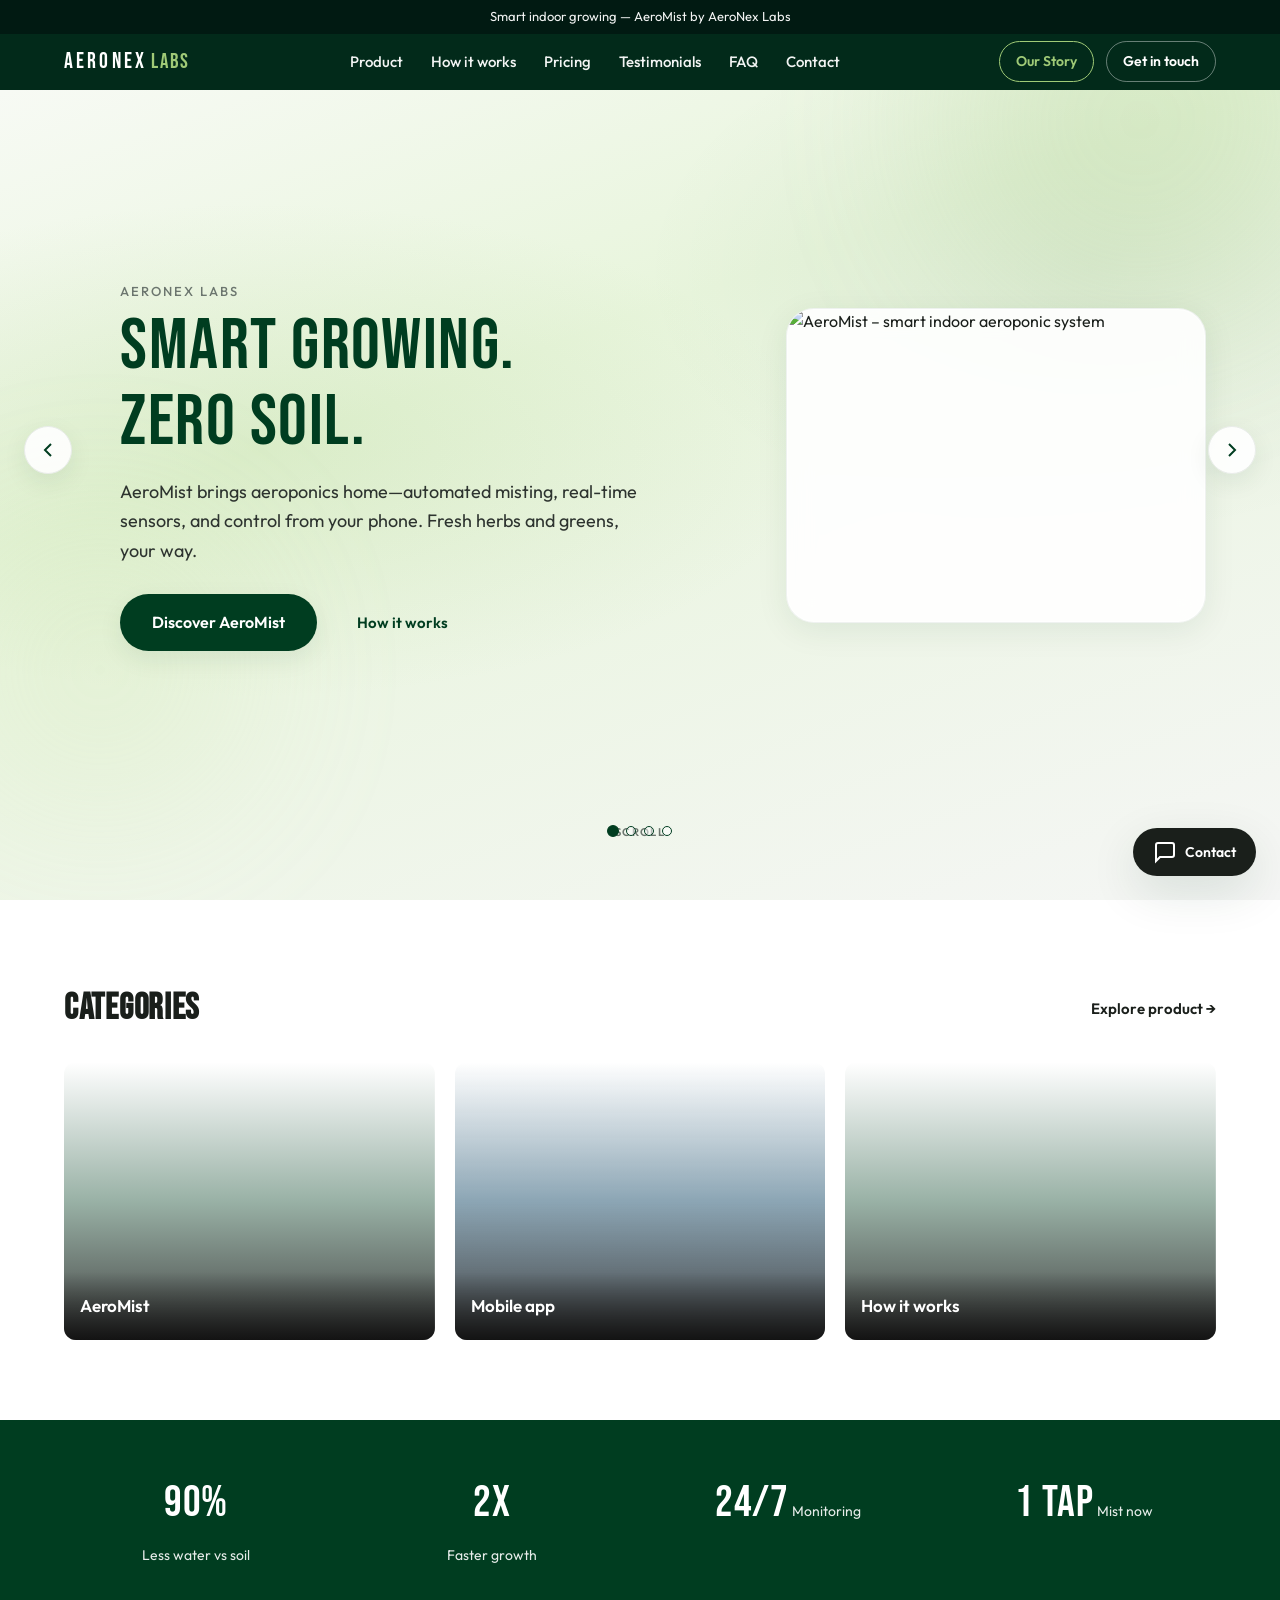
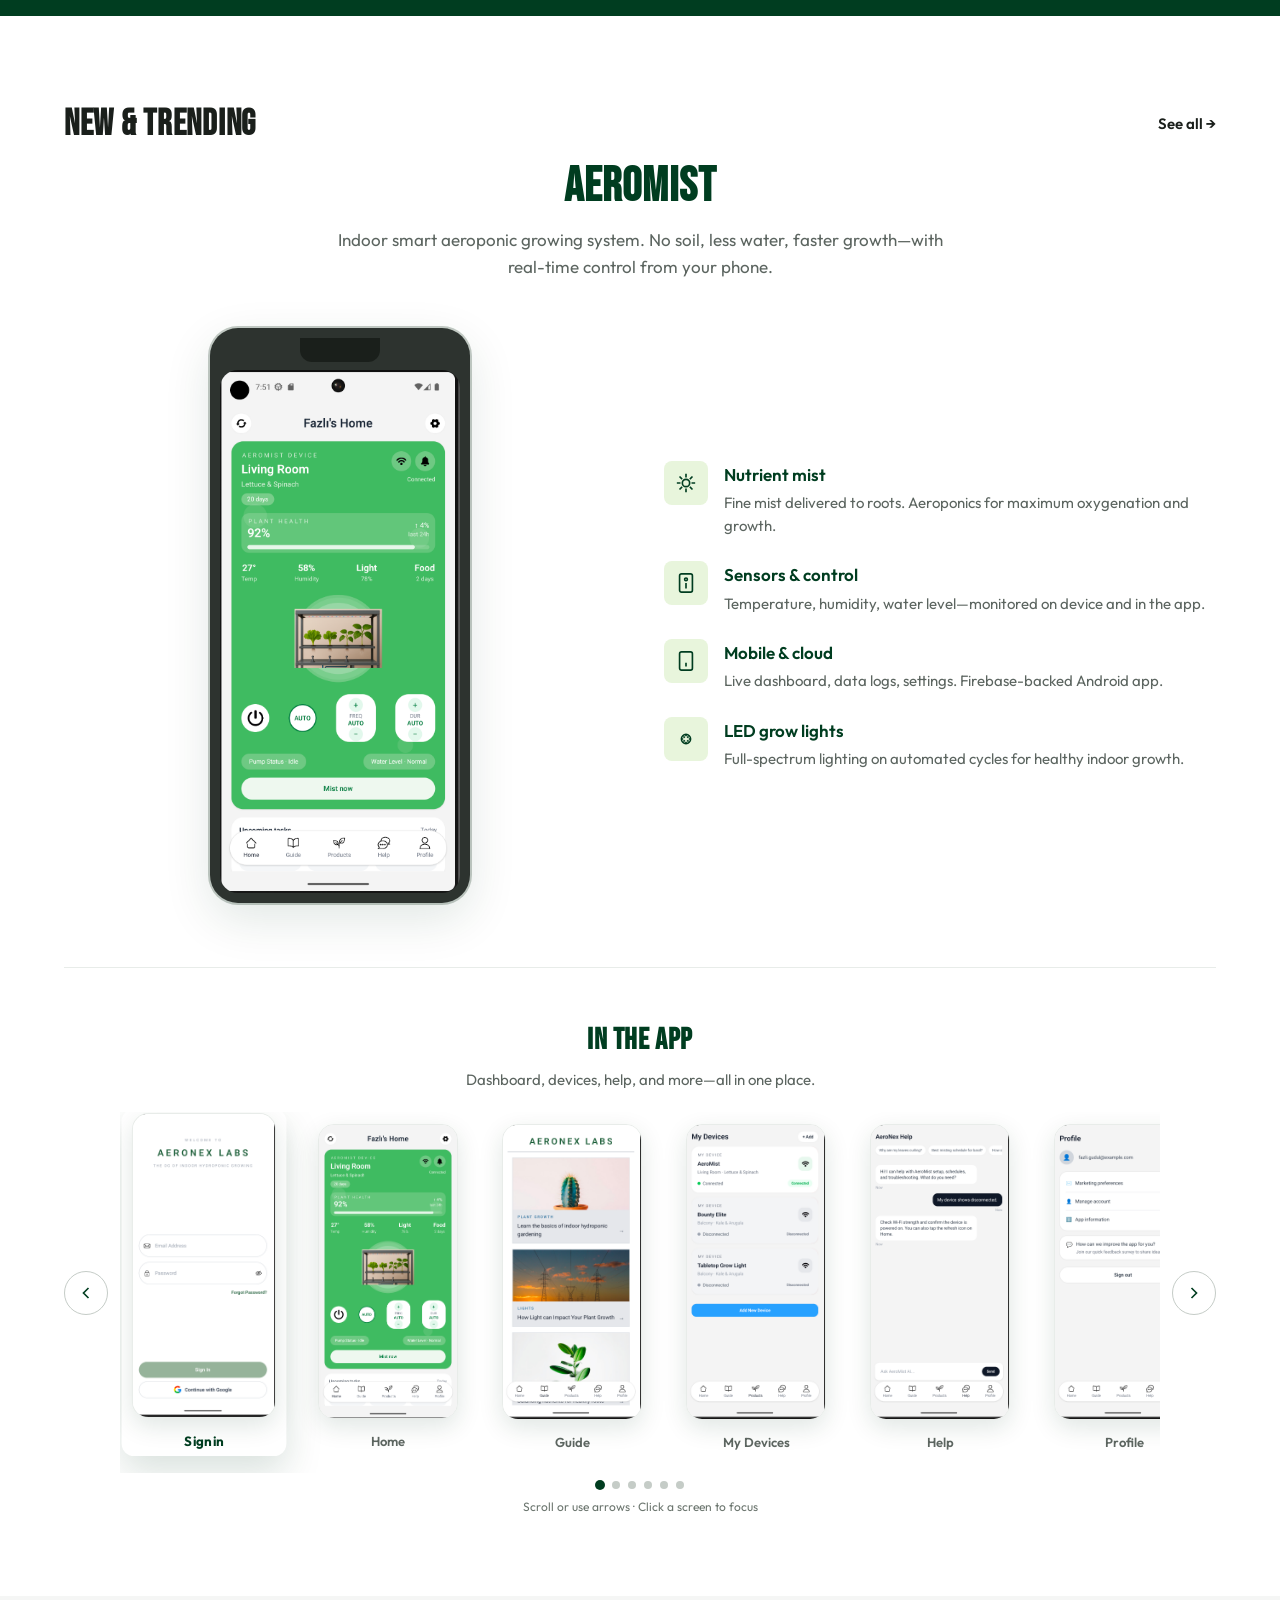
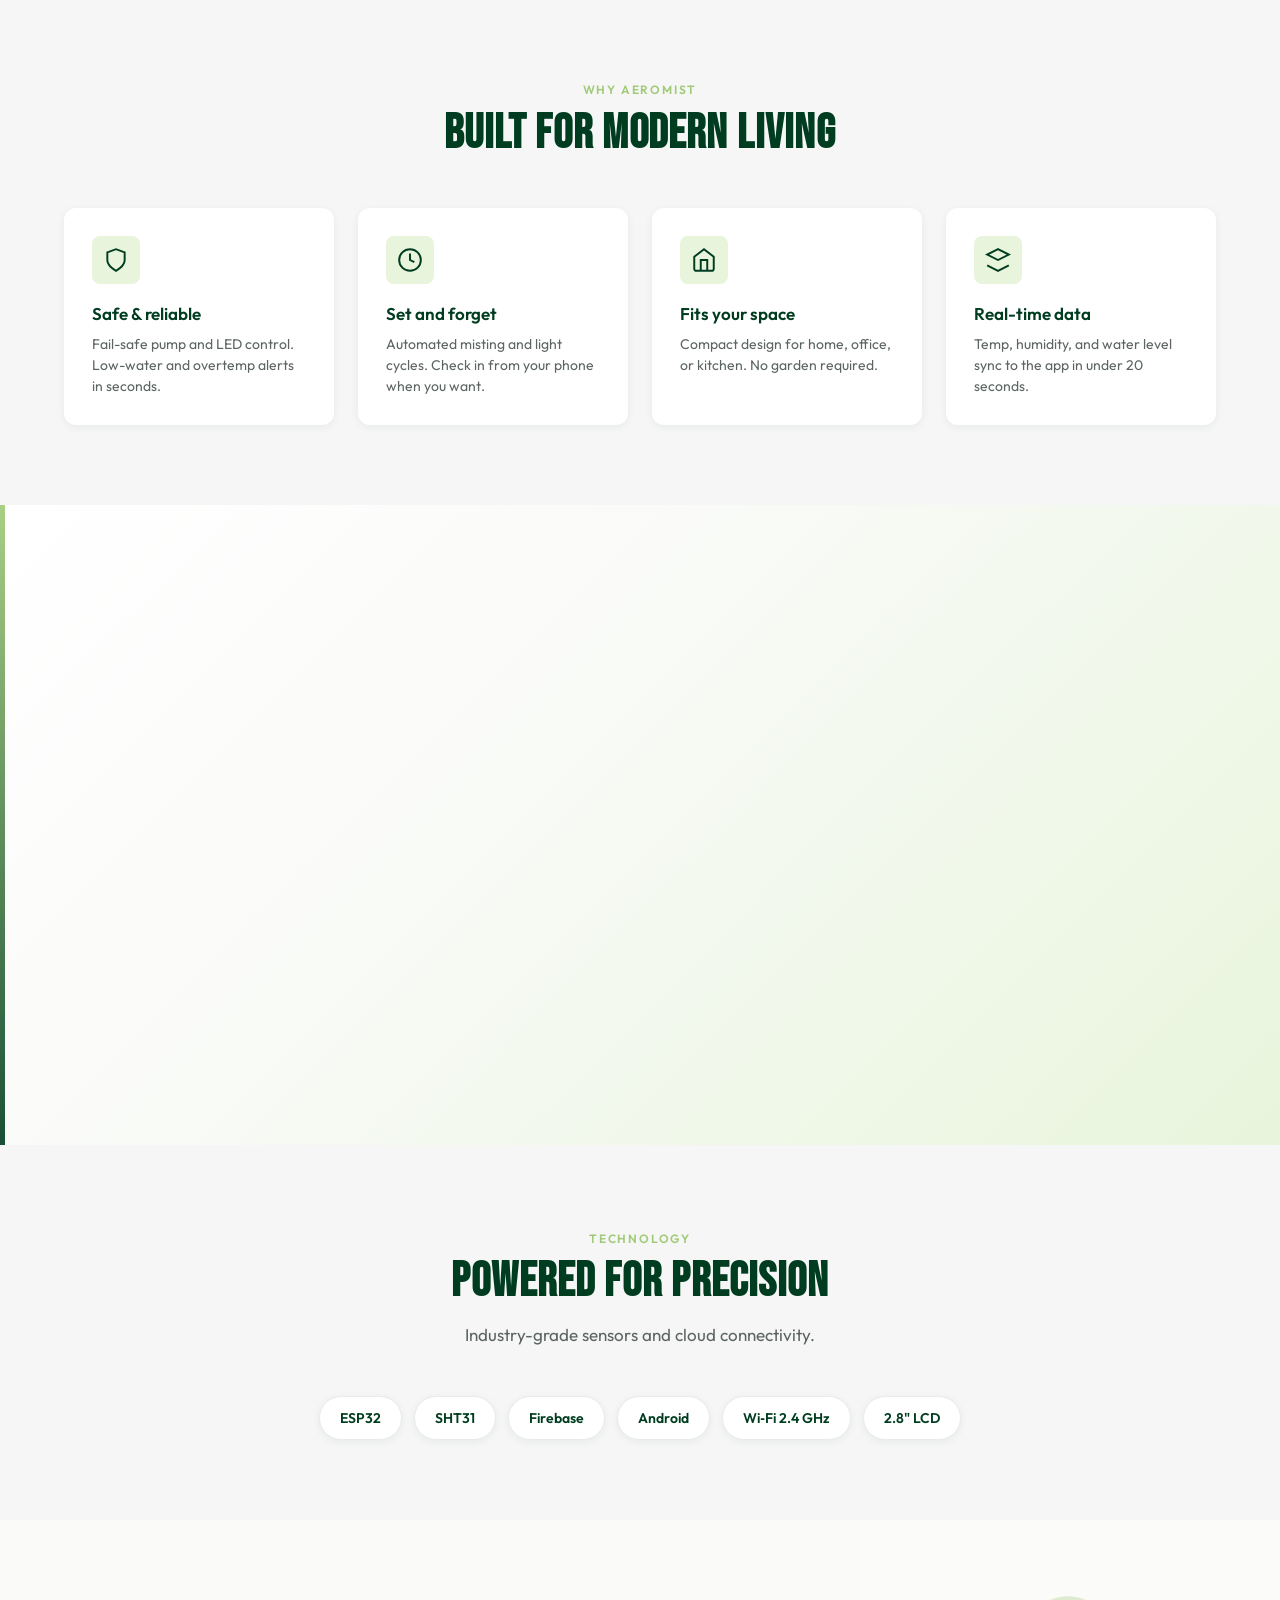
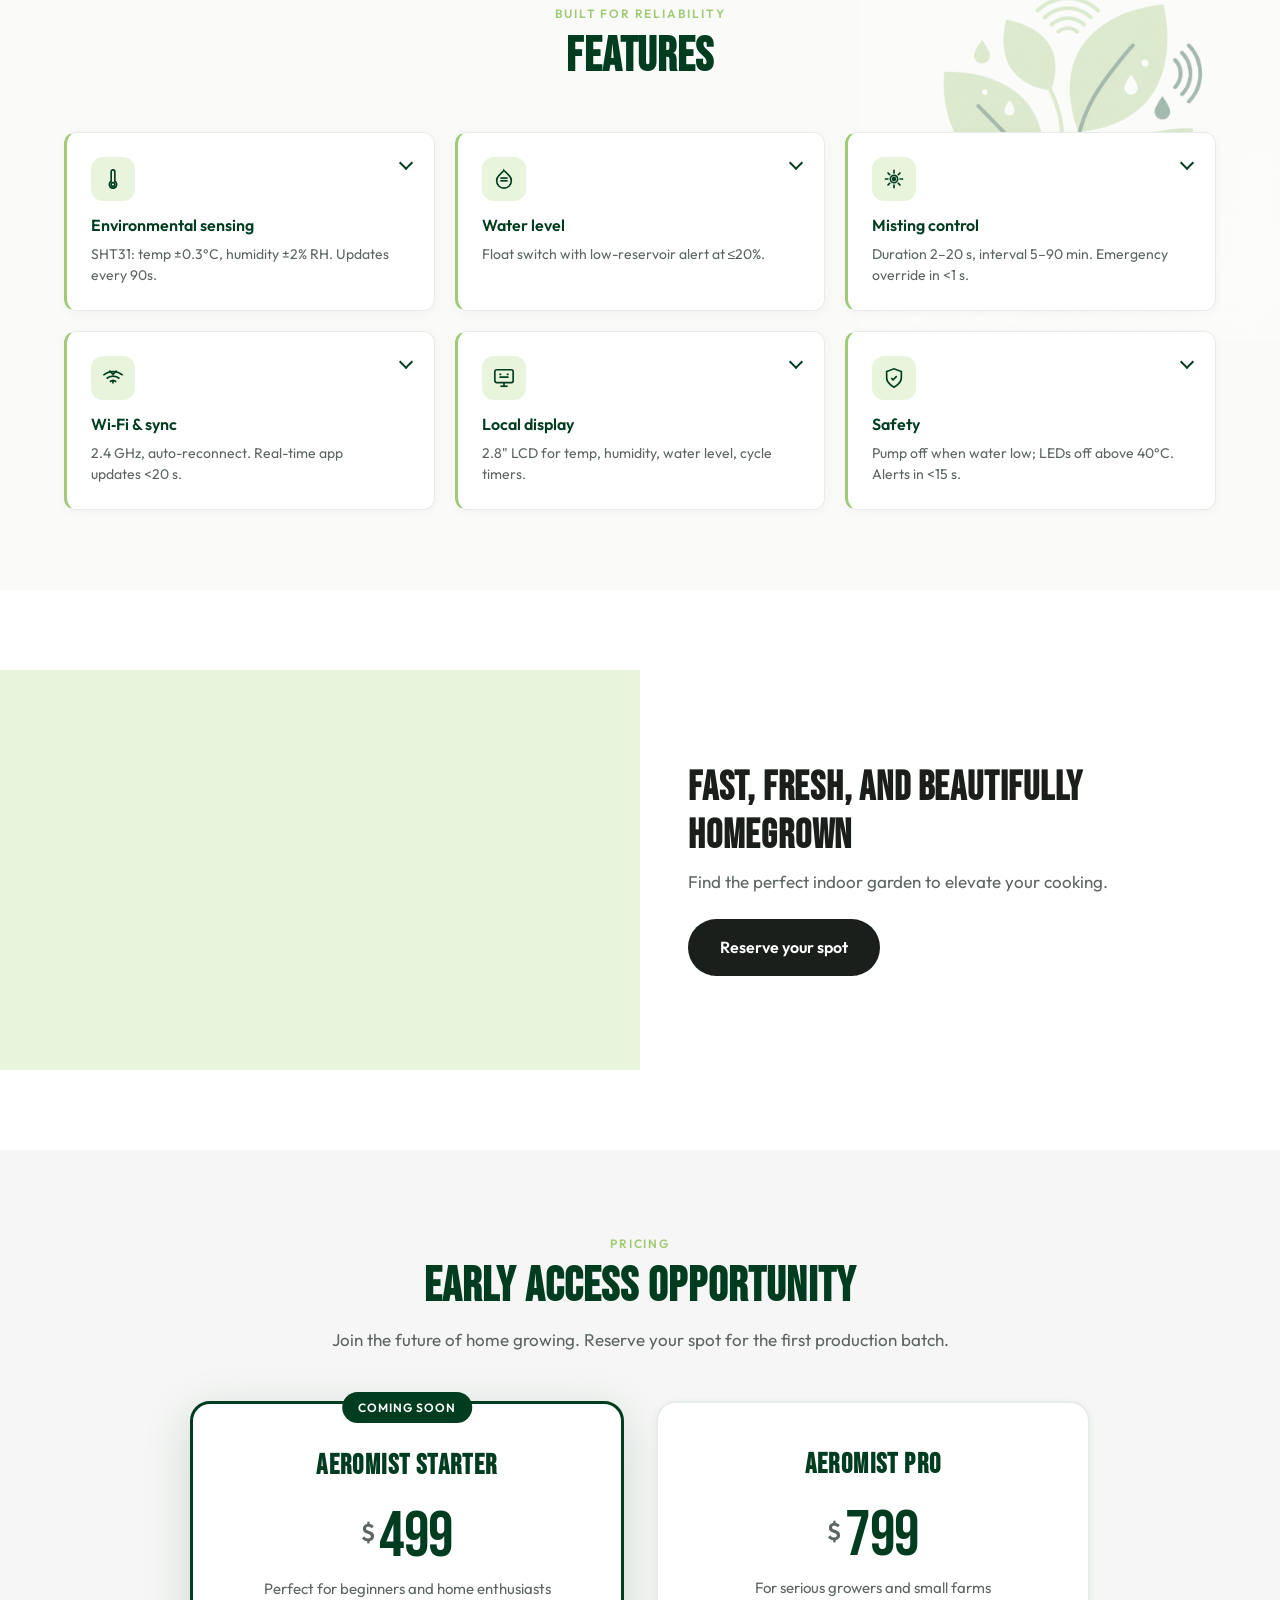
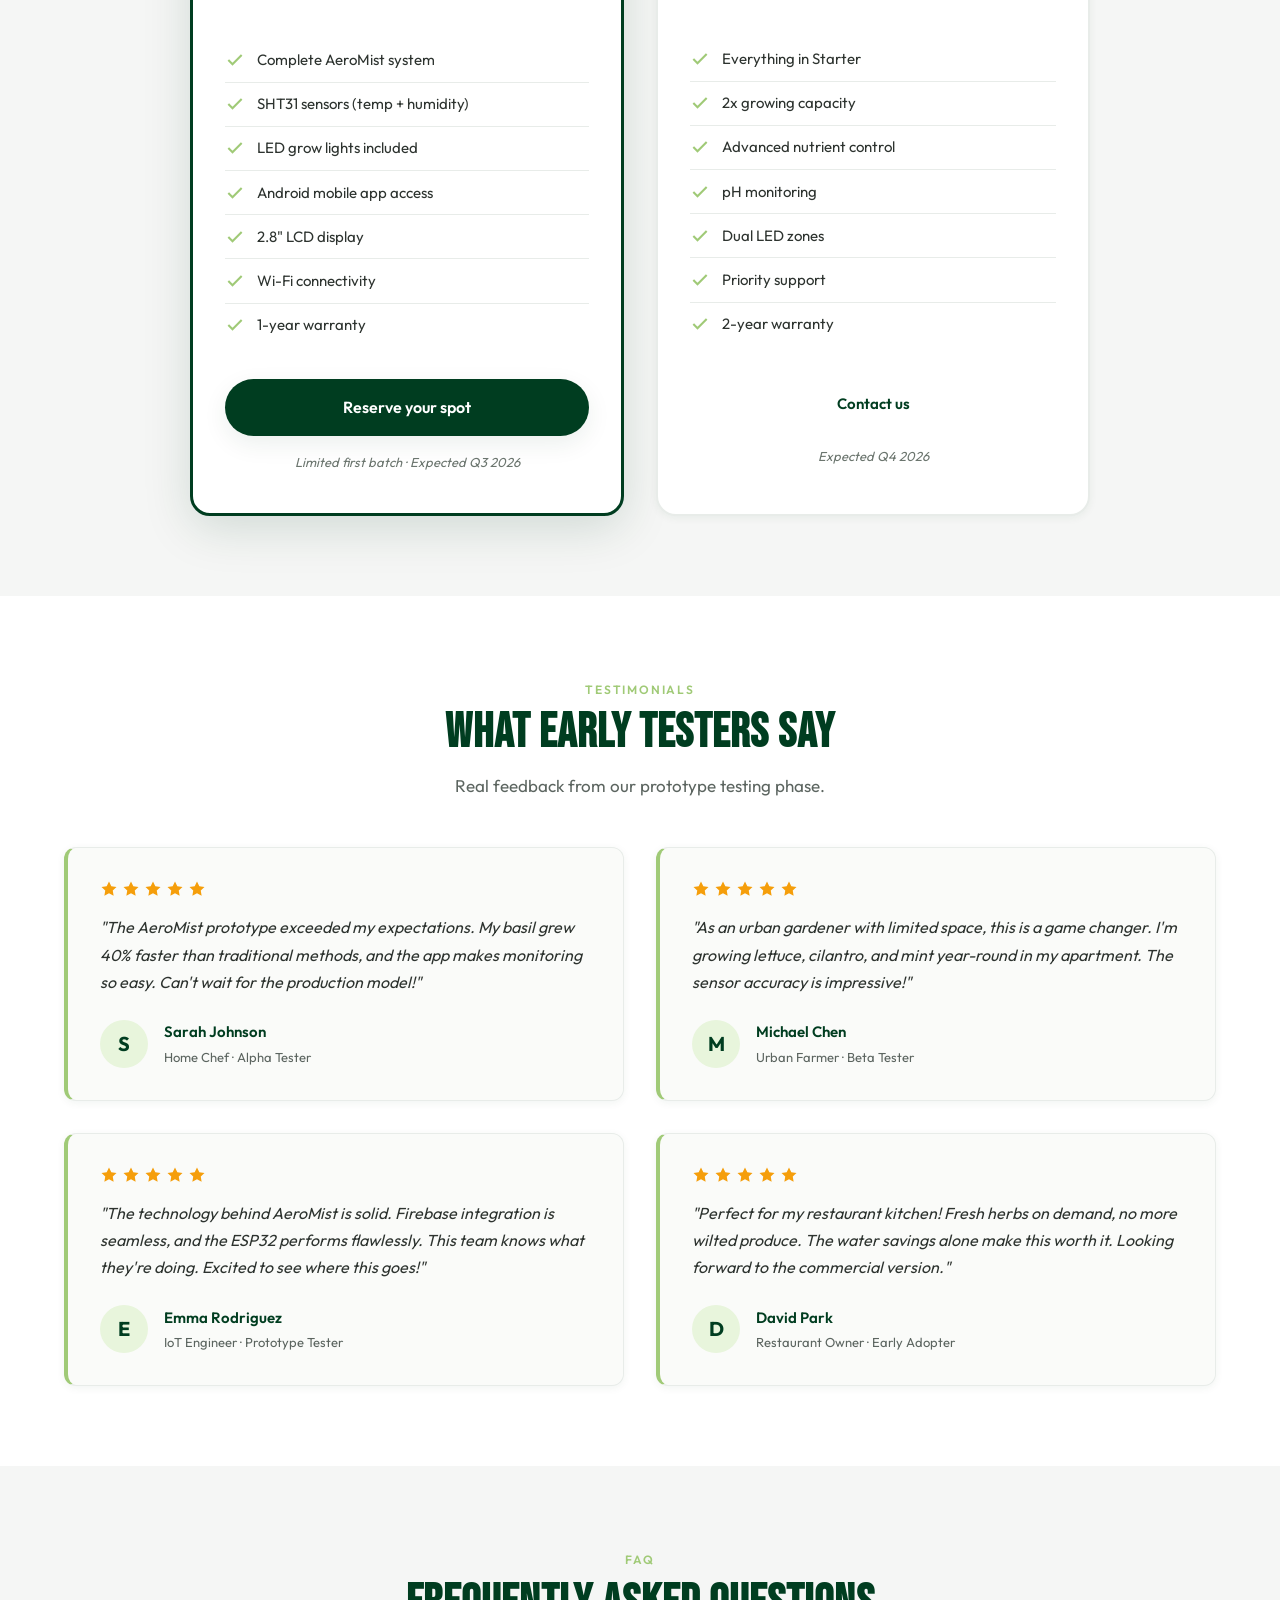
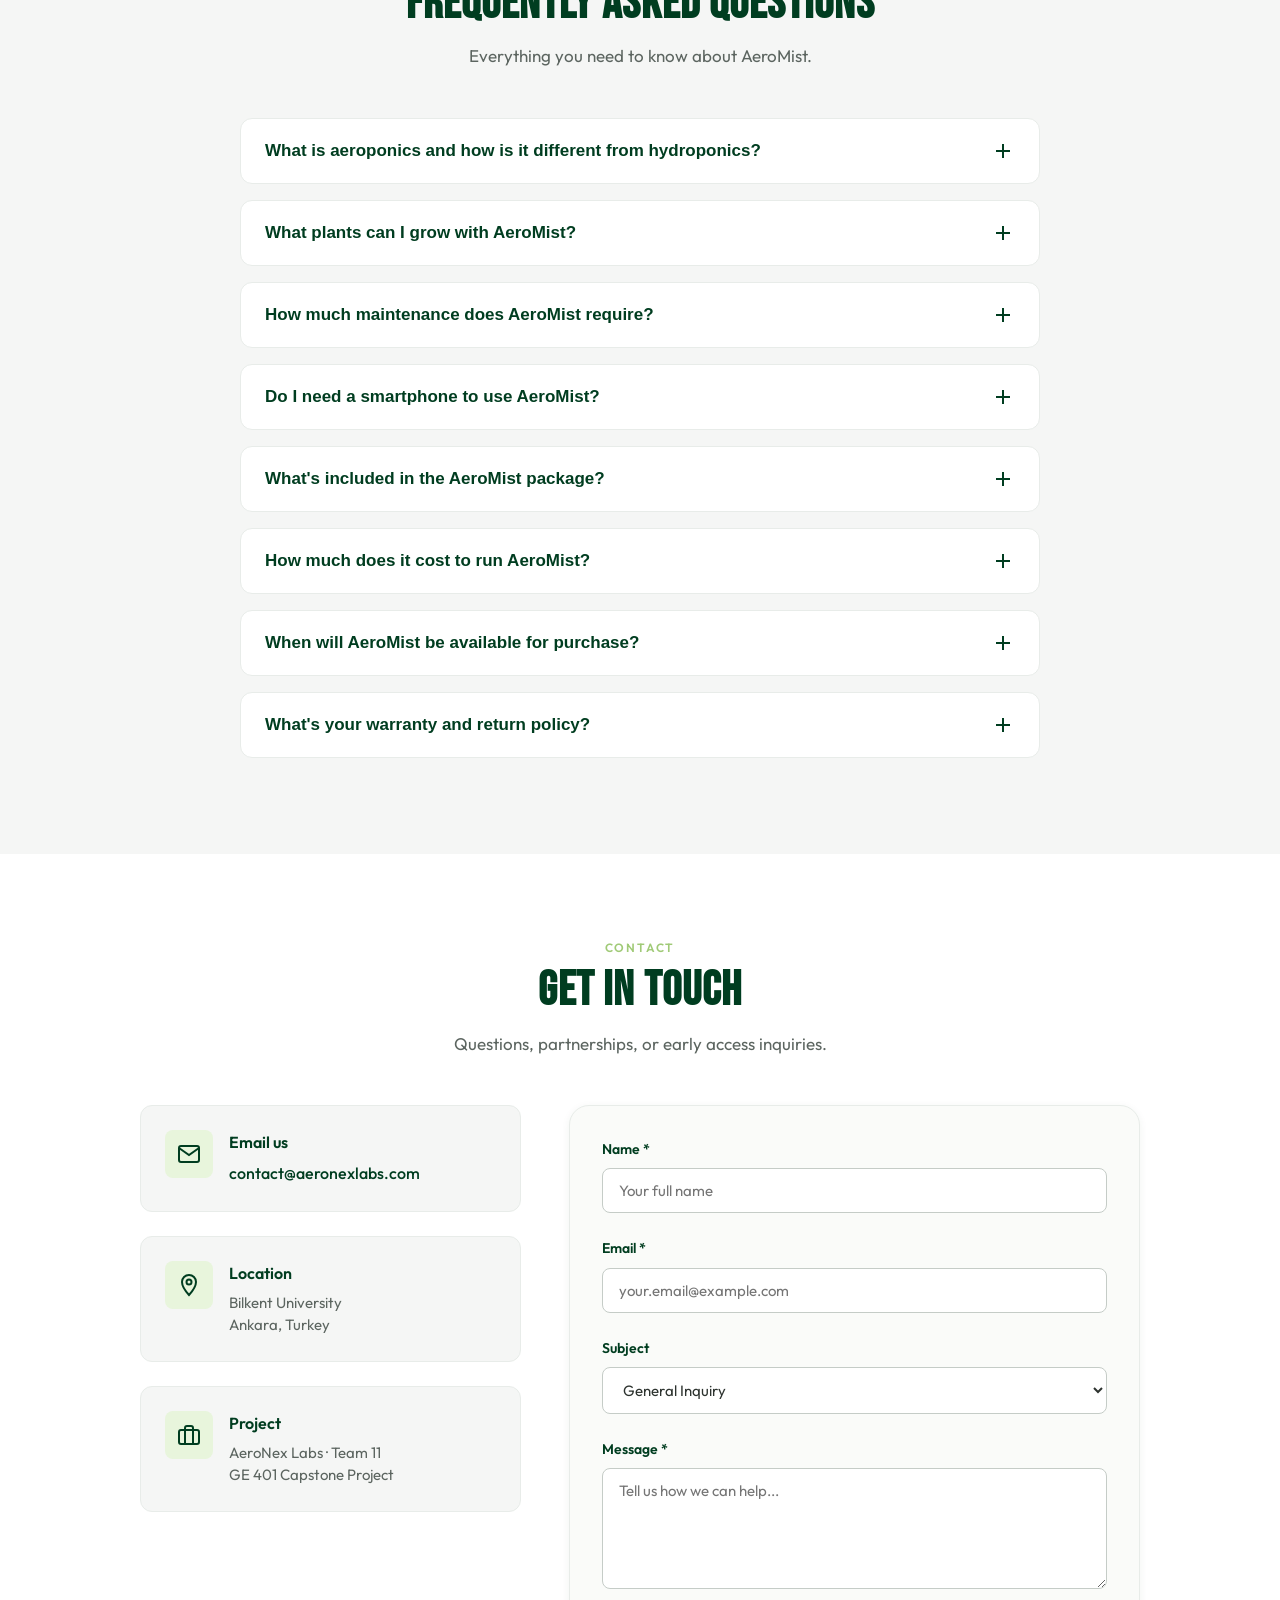
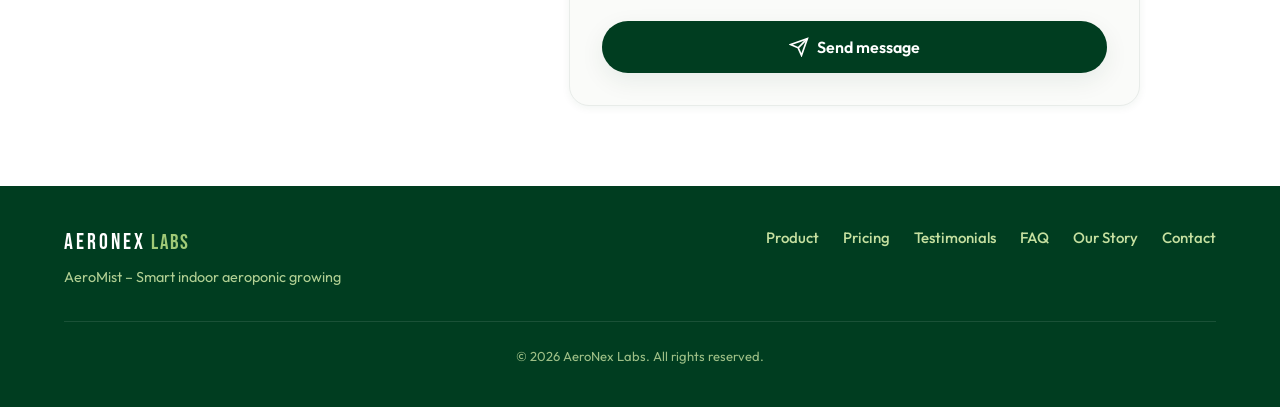
==== index.html @ 07655852 "AeroMist Final Live Version" ====
<!DOCTYPE html>
<html lang="en">
<head>
  <meta charset="UTF-8" />
  <meta name="viewport" content="width=device-width, initial-scale=1.0" />
  <meta name="description" content="AeroNex Labs – AeroMist: Smart indoor aeroponic growing system. Grow plants without soil with automated misting, sensors, and mobile control." />
  <title>AeroNex Labs | AeroMist – Smart Indoor Aeroponic Growing</title>
  <link rel="preconnect" href="https://fonts.googleapis.com" />
  <link rel="preconnect" href="https://fonts.gstatic.com" crossorigin />
  <link href="https://fonts.googleapis.com/css2?family=Bebas+Neue&family=Outfit:wght@300;400;500;600;700&display=swap" rel="stylesheet" />
  <link rel="stylesheet" href="css/style.css" />
</head>
<body>
  <a href="#main-content" class="skip-link">Skip to main content</a>
  <header class="header" id="header">
    <div class="top-bar">
      <div class="container top-bar-inner">
        <span class="top-bar-text">Smart indoor growing — AeroMist by AeroNex Labs</span>
      </div>
    </div>
    <div class="main-nav">
      <div class="container nav-inner">
        <a href="index.html" class="logo">
          <span class="logo-text">AERONEX</span>
          <span class="logo-labs">LABS</span>
        </a>
        <nav class="nav" aria-label="Main navigation">
          <ul class="nav-list">
            <li><a href="#product" class="nav-link">Product</a></li>
            <li><a href="#how-it-works" class="nav-link">How it works</a></li>
            <li><a href="#pricing" class="nav-link">Pricing</a></li>
            <li><a href="#testimonials" class="nav-link">Testimonials</a></li>
            <li><a href="#faq" class="nav-link">FAQ</a></li>
            <li><a href="#contact" class="nav-link">Contact</a></li>
          </ul>
        </nav>
        <div class="nav-cta-group">
          <a href="our-story.html" class="nav-cta nav-cta-secondary">Our Story</a>
          <a href="#contact" class="nav-cta">Get in touch</a>
        </div>
        <button type="button" class="nav-toggle" aria-label="Toggle menu">
          <span></span><span></span><span></span>
        </button>
      </div>
    </div>
  </header>

  <main id="main-content">
    <section class="hero hero-carousel" id="hero-carousel">
      <div class="hero-split-bg">
        <div class="hero-gradient-mesh"></div>
        <div class="hero-shape hero-shape-1" aria-hidden="true"></div>
        <div class="hero-shape hero-shape-2" aria-hidden="true"></div>
      </div>
      <button type="button" class="hero-carousel-prev" aria-label="Önceki" title="Önceki"><svg width="24" height="24" viewBox="0 0 24 24" fill="none" stroke="currentColor" stroke-width="2"><path d="M15 18l-6-6 6-6"/></svg></button>
      <button type="button" class="hero-carousel-next" aria-label="Sonraki" title="Sonraki"><svg width="24" height="24" viewBox="0 0 24 24" fill="none" stroke="currentColor" stroke-width="2"><path d="M9 18l6-6-6-6"/></svg></button>
      <div class="hero-track" id="hero-track">
        <div class="hero-slide">
          <div class="hero-split-inner container">
            <div class="hero-split-content">
              <p class="hero-eyebrow">AeroNex Labs</p>
              <h1 class="hero-title">Smart growing.<br />Zero soil.</h1>
              <p class="hero-tagline">AeroMist brings aeroponics home—automated misting, real-time sensors, and control from your phone. Fresh herbs and greens, your way.</p>
              <div class="hero-actions">
                <a href="#product" class="btn btn-primary btn-lg">Discover AeroMist</a>
                <a href="#how-it-works" class="btn btn-outline">How it works</a>
              </div>
            </div>
            <div class="hero-split-visual">
              <div class="hero-visual-card hero-visual-card-img">
                <img src="assets/hero-aeromist-device.png" alt="AeroMist – smart indoor aeroponic system" class="hero-card-image" />
              </div>
            </div>
          </div>
        </div>
        <div class="hero-slide">
          <div class="hero-split-inner container">
            <div class="hero-split-content">
              <p class="hero-eyebrow">Fresh at home</p>
              <h1 class="hero-title">Herbs & greens.<br />Your kitchen.</h1>
              <p class="hero-tagline">Grow basil, mint, lettuce, and more—no garden needed. Harvest when you need it, right from your counter.</p>
              <div class="hero-actions">
                <a href="#product" class="btn btn-primary btn-lg">See how it works</a>
                <a href="#categories" class="btn btn-outline">Categories</a>
              </div>
            </div>
            <div class="hero-split-visual">
              <div class="hero-visual-card hero-visual-card-img">
                <img src="assets/hero-herbs-4x3.png" alt="Fresh herbs at home" class="hero-card-image" />
              </div>
            </div>
          </div>
        </div>
        <div class="hero-slide">
          <div class="hero-split-inner container">
            <div class="hero-split-content">
              <p class="hero-eyebrow">Control from anywhere</p>
              <h1 class="hero-title">One app.<br />Full control.</h1>
              <p class="hero-tagline">Check plant health, adjust misting, and get alerts—all from your phone. Real-time data, always in sync.</p>
              <div class="hero-actions">
                <a href="#product" class="btn btn-primary btn-lg">Explore the app</a>
                <a href="#contact" class="btn btn-outline">Get in touch</a>
              </div>
            </div>
            <div class="hero-split-visual">
              <div class="hero-visual-card hero-visual-card-img">
                <img src="assets/hero-app-control.png" alt="AeroMist app" class="hero-card-image" />
              </div>
            </div>
          </div>
        </div>
        <div class="hero-slide">
          <div class="hero-split-inner container">
            <div class="hero-split-content">
              <p class="hero-eyebrow">Grow at home</p>
              <h1 class="hero-title">Fresh herbs.<br />Every day.</h1>
              <p class="hero-tagline">Join others who grow basil, thyme, and greens right in the kitchen. Simple, clean, and always within reach—made for everyone who wants to grow at home.</p>
              <div class="hero-actions">
                <a href="#testimonials" class="btn btn-primary btn-lg">See their stories</a>
                <a href="#product" class="btn btn-outline">Discover AeroMist</a>
              </div>
            </div>
            <div class="hero-split-visual">
              <div class="hero-visual-card hero-visual-card-img hero-visual-card-lifestyle">
                <img src="assets/aerogardencust.png" alt="Growing fresh herbs at home with AeroMist" class="hero-card-image" />
              </div>
            </div>
          </div>
        </div>
      </div>
      <div class="hero-carousel-dots" id="hero-dots" aria-hidden="true"></div>
      <div class="hero-scroll-hint" aria-hidden="true">
        <span>Scroll</span>
        <span class="hero-scroll-line"></span>
      </div>
    </section>

    <section id="categories" class="section categories-section">
      <div class="container">
        <div class="categories-head">
          <h2 class="categories-title">Categories</h2>
          <a href="#product" class="categories-link">Explore product →</a>
        </div>
        <div class="categories-grid animate-in">
          <a href="#product" class="category-card">
            <div class="category-card-img category-card-1"></div>
            <span class="category-card-label">AeroMist</span>
          </a>
          <a href="#product" class="category-card">
            <div class="category-card-img category-card-2"></div>
            <span class="category-card-label">Mobile app</span>
          </a>
          <a href="#how-it-works" class="category-card">
            <div class="category-card-img category-card-3"></div>
            <span class="category-card-label">How it works</span>
          </a>
        </div>
      </div>
    </section>

    <section class="stats-strip" id="stats-strip">
      <div class="container">
        <div class="stats-grid">
          <div class="stat" tabindex="0">
            <span class="stat-value" data-count="90" data-suffix="%">0%</span>
            <span class="stat-label">Less water vs soil</span>
            <span class="stat-detail">Aeroponics uses up to 90% less water than traditional soil growing.</span>
          </div>
          <div class="stat" tabindex="0">
            <span class="stat-value" data-count="2" data-suffix="x">0x</span>
            <span class="stat-label">Faster growth</span>
            <span class="stat-detail">Mist-delivered nutrients mean faster uptake and healthier roots.</span>
          </div>
          <div class="stat" tabindex="0">
            <span class="stat-value stat-value-text">24/7</span>
            <span class="stat-label">Monitoring</span>
            <span class="stat-detail">Temperature, humidity & water level—always visible in the app.</span>
          </div>
          <div class="stat" tabindex="0">
            <span class="stat-value stat-value-text">1 tap</span>
            <span class="stat-label">Mist now</span>
            <span class="stat-detail">Instant mist on demand from your phone, anytime.</span>
          </div>
        </div>
      </div>
    </section>

    <section id="product" class="section product-section">
      <div class="container">
        <div class="product-section-head">
          <h2 class="product-section-title">New &amp; trending</h2>
          <a href="#contact" class="product-section-link">See all →</a>
        </div>
        <div class="section-head animate-in">
          <h2 class="section-title">AeroMist</h2>
          <p class="section-subtitle">Indoor smart aeroponic growing system. No soil, less water, faster growth—with real-time control from your phone.</p>
        </div>
        <div class="product-showcase animate-in">
          <div class="app-mockup">
            <div class="phone-frame phone-float">
              <div class="phone-notch"></div>
              <div class="phone-screen">
                <img src="assets/app-screen.png" alt="AeroMist app – dashboard with plant health, metrics and Mist now" class="phone-screen-img" />
              </div>
            </div>
          </div>
          <div class="product-showcase-features">
            <div class="showcase-feature">
              <div class="showcase-feature-icon">
                <svg viewBox="0 0 24 24" fill="none" stroke="currentColor" stroke-width="1.8"><path d="M12 2v4M12 18v4M4.93 4.93l2.83 2.83M16.24 16.24l2.83 2.83M2 12h4M18 12h4M4.93 19.07l2.83-2.83M16.24 7.76l2.83-2.83"/><circle cx="12" cy="12" r="4"/></svg>
              </div>
              <div>
                <h3>Nutrient mist</h3>
                <p>Fine mist delivered to roots. Aeroponics for maximum oxygenation and growth.</p>
              </div>
            </div>
            <div class="showcase-feature">
              <div class="showcase-feature-icon">
                <svg viewBox="0 0 24 24" fill="none" stroke="currentColor" stroke-width="1.8"><rect x="5" y="2" width="14" height="20" rx="2"/><path d="M12 18v-4M12 14v-2"/><circle cx="12" cy="8" r="1.5"/></svg>
              </div>
              <div>
                <h3>Sensors & control</h3>
                <p>Temperature, humidity, water level—monitored on device and in the app.</p>
              </div>
            </div>
            <div class="showcase-feature">
              <div class="showcase-feature-icon">
                <svg viewBox="0 0 24 24" fill="none" stroke="currentColor" stroke-width="1.8"><rect x="5" y="2" width="14" height="20" rx="2"/><path d="M12 18v-4"/></svg>
              </div>
              <div>
                <h3>Mobile & cloud</h3>
                <p>Live dashboard, data logs, settings. Firebase-backed Android app.</p>
              </div>
            </div>
            <div class="showcase-feature">
              <div class="showcase-feature-icon">
                <svg viewBox="0 0 24 24" fill="none" stroke="currentColor" stroke-width="1.8"><circle cx="12" cy="12" r="5"/><path d="M12 7v2M12 15v2M9.22 9.22l1.42 1.42M13.36 13.36l1.42 1.42M7 12h2M15 12h2M9.22 14.78l1.42-1.42M13.36 10.64l1.42-1.42"/></svg>
              </div>
              <div>
                <h3>LED grow lights</h3>
                <p>Full-spectrum lighting on automated cycles for healthy indoor growth.</p>
              </div>
            </div>
          </div>
        </div>
        <div class="app-screens-wrap animate-in">
          <h3 class="app-screens-title">In the app</h3>
          <p class="app-screens-subtitle">Dashboard, devices, help, and more—all in one place.</p>
          <div class="app-screens-controls">
            <button type="button" class="app-screens-btn app-screens-prev" aria-label="Previous screen">
              <svg width="20" height="20" viewBox="0 0 24 24" fill="none" stroke="currentColor" stroke-width="2"><path d="M15 18l-6-6 6-6"/></svg>
            </button>
            <div class="app-screens-track-wrap">
              <div class="app-screens-track" id="app-screens-track">
                <div class="app-screen-card" data-app-screen>
                  <div class="app-screen-img-wrap">
                    <img src="assets/app-login.png" alt="AeroMist app – Sign in" class="app-screen-img" />
                  </div>
                  <span class="app-screen-label">Sign in</span>
                </div>
                <div class="app-screen-card" data-app-screen>
                  <div class="app-screen-img-wrap">
                    <img src="assets/app-home.png" alt="AeroMist app – Home dashboard" class="app-screen-img" />
                  </div>
                  <span class="app-screen-label">Home</span>
                </div>
                <div class="app-screen-card" data-app-screen>
                  <div class="app-screen-img-wrap">
                    <img src="assets/app-guide.png" alt="AeroMist app – Guide" class="app-screen-img" />
                  </div>
                  <span class="app-screen-label">Guide</span>
                </div>
                <div class="app-screen-card" data-app-screen>
                  <div class="app-screen-img-wrap">
                    <img src="assets/app-devices.png" alt="AeroMist app – My Devices" class="app-screen-img" />
                  </div>
                  <span class="app-screen-label">My Devices</span>
                </div>
                <div class="app-screen-card" data-app-screen>
                  <div class="app-screen-img-wrap">
                    <img src="assets/app-help.png" alt="AeroMist app – Help" class="app-screen-img" />
                  </div>
                  <span class="app-screen-label">Help</span>
                </div>
                <div class="app-screen-card" data-app-screen>
                  <div class="app-screen-img-wrap">
                    <img src="assets/app-profile.png" alt="AeroMist app – Profile" class="app-screen-img" />
                  </div>
                  <span class="app-screen-label">Profile</span>
                </div>
              </div>
            </div>
            <button type="button" class="app-screens-btn app-screens-next" aria-label="Next screen">
              <svg width="20" height="20" viewBox="0 0 24 24" fill="none" stroke="currentColor" stroke-width="2"><path d="M9 18l6-6-6-6"/></svg>
            </button>
          </div>
          <div class="app-screens-dots" id="app-screens-dots" aria-hidden="true"></div>
          <p class="app-screens-hint">Scroll or use arrows · Click a screen to focus</p>
        </div>
      </div>
    </section>

    <section class="section benefits-section">
      <div class="container">
        <div class="section-head animate-in">
          <span class="section-label">Why AeroMist</span>
          <h2 class="section-title">Built for modern living</h2>
        </div>
        <div class="benefits-grid animate-in">
          <div class="benefit-card">
            <div class="benefit-icon">
              <svg viewBox="0 0 24 24" fill="none" stroke="currentColor" stroke-width="1.8"><path d="M12 22s8-4 8-10V5l-8-3-8 3v7c0 6 8 10 8 10z"/></svg>
            </div>
            <h3>Safe & reliable</h3>
            <p>Fail-safe pump and LED control. Low-water and overtemp alerts in seconds.</p>
          </div>
          <div class="benefit-card">
            <div class="benefit-icon">
              <svg viewBox="0 0 24 24" fill="none" stroke="currentColor" stroke-width="1.8"><circle cx="12" cy="12" r="10"/><path d="M12 6v6l4 2"/></svg>
            </div>
            <h3>Set and forget</h3>
            <p>Automated misting and light cycles. Check in from your phone when you want.</p>
          </div>
          <div class="benefit-card">
            <div class="benefit-icon">
              <svg viewBox="0 0 24 24" fill="none" stroke="currentColor" stroke-width="1.8"><path d="M3 9l9-7 9 7v11a2 2 0 01-2 2H5a2 2 0 01-2-2z"/><path d="M9 22V12h6v10"/></svg>
            </div>
            <h3>Fits your space</h3>
            <p>Compact design for home, office, or kitchen. No garden required.</p>
          </div>
          <div class="benefit-card">
            <div class="benefit-icon">
              <svg viewBox="0 0 24 24" fill="none" stroke="currentColor" stroke-width="1.8"><path d="M12 2L2 7l10 5 10-5-10-5z"/><path d="M2 17l10 5 10-5"/></svg>
            </div>
            <h3>Real-time data</h3>
            <p>Temp, humidity, and water level sync to the app in under 20 seconds.</p>
          </div>
        </div>
      </div>
    </section>

    <section id="how-it-works" class="section how-split-section">
      <div class="how-split">
        <div class="how-split-content animate-in">
          <span class="how-split-label">How it works</span>
          <h2 class="how-split-title">AeroMist: How it works</h2>
          <p class="how-split-text">Get fresh herbs, veggies, and more right from your countertop.</p>
          <a href="#product" class="btn btn-primary how-split-cta">Learn more</a>
        </div>
        <div class="how-split-visual animate-in">
          <div class="how-split-visual-inner">
            <img src="assets/aeromist-device.png" alt="AeroMist device with plants and grow lights" />
          </div>
        </div>
      </div>
    </section>

    <section class="section tech-section">
      <div class="container">
        <div class="section-head animate-in">
          <span class="section-label">Technology</span>
          <h2 class="section-title">Powered for precision</h2>
          <p class="section-subtitle">Industry-grade sensors and cloud connectivity.</p>
        </div>
        <div class="tech-pills animate-in">
          <span class="tech-pill">ESP32</span>
          <span class="tech-pill">SHT31</span>
          <span class="tech-pill">Firebase</span>
          <span class="tech-pill">Android</span>
          <span class="tech-pill">Wi‑Fi 2.4 GHz</span>
          <span class="tech-pill">2.8" LCD</span>
        </div>
      </div>
    </section>

    <section id="features" class="section features-section">
      <div class="features-section-bg" aria-hidden="true"></div>
      <div class="container">
        <div class="section-head animate-in">
          <span class="section-label">Built for reliability</span>
          <h2 class="section-title">Features</h2>
        </div>
        <ul class="features-grid animate-in">
          <li class="feature-card" tabindex="0" role="button" aria-expanded="false" data-feature>
            <span class="feature-card-icon" aria-hidden="true">
              <svg viewBox="0 0 24 24" fill="none" stroke="currentColor" stroke-width="1.8"><path d="M14 4v10.54a4 4 0 11-4 0V4a2 2 0 014 0z"/><circle cx="12" cy="18" r="2"/></svg>
            </span>
            <h3>Environmental sensing</h3>
            <p class="feature-card-summary">SHT31: temp ±0.3°C, humidity ±2% RH. Updates every 90s.</p>
            <div class="feature-card-detail">
              <p>Precision sensors keep your plants in the ideal range. Data is sent to the app so you can track trends over time.</p>
            </div>
            <span class="feature-card-toggle" aria-hidden="true"></span>
          </li>
          <li class="feature-card" tabindex="0" role="button" aria-expanded="false" data-feature>
            <span class="feature-card-icon" aria-hidden="true">
              <svg viewBox="0 0 24 24" fill="none" stroke="currentColor" stroke-width="1.8"><path d="M12 2.69l5.66 5.66a8 8 0 11-11.32 0L12 2.7z"/><path d="M8 14h8"/><path d="M8 11h8"/></svg>
            </span>
            <h3>Water level</h3>
            <p class="feature-card-summary">Float switch with low-reservoir alert at ≤20%.</p>
            <div class="feature-card-detail">
              <p>Never run dry. The system pauses misting and notifies you on the app when it's time to refill.</p>
            </div>
            <span class="feature-card-toggle" aria-hidden="true"></span>
          </li>
          <li class="feature-card" tabindex="0" role="button" aria-expanded="false" data-feature>
            <span class="feature-card-icon" aria-hidden="true">
              <svg viewBox="0 0 24 24" fill="none" stroke="currentColor" stroke-width="1.8"><path d="M12 2v4M12 18v4M4.93 4.93l2.83 2.83M16.24 16.24l2.83 2.83M2 12h4M18 12h4M4.93 19.07l2.83-2.83M16.24 7.76l2.83-2.83"/><circle cx="12" cy="12" r="4"/><circle cx="12" cy="12" r="1.5" fill="currentColor"/></svg>
            </span>
            <h3>Misting control</h3>
            <p class="feature-card-summary">Duration 2–20 s, interval 5–90 min. Emergency override in &lt;1 s.</p>
            <div class="feature-card-detail">
              <p>Customize cycles per growth stage. One-tap "Mist now" from the app for instant delivery.</p>
            </div>
            <span class="feature-card-toggle" aria-hidden="true"></span>
          </li>
          <li class="feature-card" tabindex="0" role="button" aria-expanded="false" data-feature>
            <span class="feature-card-icon" aria-hidden="true">
              <svg viewBox="0 0 24 24" fill="none" stroke="currentColor" stroke-width="1.8"><path d="M5 12.55a11 11 0 0114.08 0"/><path d="M1.42 9a16 16 0 0121.16 0"/><path d="M8.53 16.11a6 6 0 016.95 0"/><path d="M12 20h.01"/><path d="M12 14v4"/><path d="M8 4l4 4 4-4"/></svg>
            </span>
            <h3>Wi‑Fi & sync</h3>
            <p class="feature-card-summary">2.4 GHz, auto-reconnect. Real-time app updates &lt;20 s.</p>
            <div class="feature-card-detail">
              <p>Stays connected. If Wi‑Fi drops, the device keeps running and syncs when back online.</p>
            </div>
            <span class="feature-card-toggle" aria-hidden="true"></span>
          </li>
          <li class="feature-card" tabindex="0" role="button" aria-expanded="false" data-feature>
            <span class="feature-card-icon" aria-hidden="true">
              <svg viewBox="0 0 24 24" fill="none" stroke="currentColor" stroke-width="1.8"><rect x="2" y="3" width="20" height="14" rx="2"/><path d="M8 21h8"/><path d="M12 17v4"/><path d="M7 8h2M15 8h2M7 11h10"/></svg>
            </span>
            <h3>Local display</h3>
            <p class="feature-card-summary">2.8" LCD for temp, humidity, water level, cycle timers.</p>
            <div class="feature-card-detail">
              <p>Check status at a glance without opening the app. All key metrics on one screen.</p>
            </div>
            <span class="feature-card-toggle" aria-hidden="true"></span>
          </li>
          <li class="feature-card" tabindex="0" role="button" aria-expanded="false" data-feature>
            <span class="feature-card-icon" aria-hidden="true">
              <svg viewBox="0 0 24 24" fill="none" stroke="currentColor" stroke-width="1.8"><path d="M12 22s8-4 8-10V5l-8-3-8 3v7c0 6 8 10 8 10z"/><path d="M9 12l2 2 4-4"/></svg>
            </span>
            <h3>Safety</h3>
            <p class="feature-card-summary">Pump off when water low; LEDs off above 40°C. Alerts in &lt;15 s.</p>
            <div class="feature-card-detail">
              <p>Protection built in. You get push notifications so you can act before plants are affected.</p>
            </div>
            <span class="feature-card-toggle" aria-hidden="true"></span>
          </li>
        </ul>
      </div>
    </section>

    <section class="section cta-split-section">
      <div class="cta-split">
        <div class="cta-split-visual" style="background-image: url('assets/herbs-fresh-banner.png');"></div>
        <div class="cta-split-content">
          <h2 class="cta-split-title">Fast, fresh, and beautifully homegrown</h2>
          <p class="cta-split-text">Find the perfect indoor garden to elevate your cooking.</p>
          <a href="#contact" class="btn btn-black btn-lg">Reserve your spot</a>
        </div>
      </div>
    </section>

    <section id="pricing" class="section pricing-section">
      <div class="container">
        <div class="section-head animate-in">
          <span class="section-label">Pricing</span>
          <h2 class="section-title">Early access opportunity</h2>
          <p class="section-subtitle">Join the future of home growing. Reserve your spot for the first production batch.</p>
        </div>
        <div class="pricing-cards animate-in">
          <div class="pricing-card pricing-card-featured">
            <div class="pricing-badge">Coming Soon</div>
            <h3 class="pricing-card-title">AeroMist Starter</h3>
            <div class="pricing-price">
              <span class="pricing-currency">$</span>
              <span class="pricing-amount">499</span>
            </div>
            <p class="pricing-card-subtitle">Perfect for beginners and home enthusiasts</p>
            <ul class="pricing-features">
              <li><svg viewBox="0 0 24 24" fill="none" stroke="currentColor" stroke-width="2.5"><polyline points="20 6 9 17 4 12"/></svg>Complete AeroMist system</li>
              <li><svg viewBox="0 0 24 24" fill="none" stroke="currentColor" stroke-width="2.5"><polyline points="20 6 9 17 4 12"/></svg>SHT31 sensors (temp + humidity)</li>
              <li><svg viewBox="0 0 24 24" fill="none" stroke="currentColor" stroke-width="2.5"><polyline points="20 6 9 17 4 12"/></svg>LED grow lights included</li>
              <li><svg viewBox="0 0 24 24" fill="none" stroke="currentColor" stroke-width="2.5"><polyline points="20 6 9 17 4 12"/></svg>Android mobile app access</li>
              <li><svg viewBox="0 0 24 24" fill="none" stroke="currentColor" stroke-width="2.5"><polyline points="20 6 9 17 4 12"/></svg>2.8" LCD display</li>
              <li><svg viewBox="0 0 24 24" fill="none" stroke="currentColor" stroke-width="2.5"><polyline points="20 6 9 17 4 12"/></svg>Wi-Fi connectivity</li>
              <li><svg viewBox="0 0 24 24" fill="none" stroke="currentColor" stroke-width="2.5"><polyline points="20 6 9 17 4 12"/></svg>1-year warranty</li>
            </ul>
            <a href="#contact" class="btn btn-primary btn-lg pricing-cta">Reserve your spot</a>
            <p class="pricing-note">Limited first batch · Expected Q3 2026</p>
          </div>
          <div class="pricing-card">
            <h3 class="pricing-card-title">AeroMist Pro</h3>
            <div class="pricing-price">
              <span class="pricing-currency">$</span>
              <span class="pricing-amount">799</span>
            </div>
            <p class="pricing-card-subtitle">For serious growers and small farms</p>
            <ul class="pricing-features">
              <li><svg viewBox="0 0 24 24" fill="none" stroke="currentColor" stroke-width="2.5"><polyline points="20 6 9 17 4 12"/></svg>Everything in Starter</li>
              <li><svg viewBox="0 0 24 24" fill="none" stroke="currentColor" stroke-width="2.5"><polyline points="20 6 9 17 4 12"/></svg>2x growing capacity</li>
              <li><svg viewBox="0 0 24 24" fill="none" stroke="currentColor" stroke-width="2.5"><polyline points="20 6 9 17 4 12"/></svg>Advanced nutrient control</li>
              <li><svg viewBox="0 0 24 24" fill="none" stroke="currentColor" stroke-width="2.5"><polyline points="20 6 9 17 4 12"/></svg>pH monitoring</li>
              <li><svg viewBox="0 0 24 24" fill="none" stroke="currentColor" stroke-width="2.5"><polyline points="20 6 9 17 4 12"/></svg>Dual LED zones</li>
              <li><svg viewBox="0 0 24 24" fill="none" stroke="currentColor" stroke-width="2.5"><polyline points="20 6 9 17 4 12"/></svg>Priority support</li>
              <li><svg viewBox="0 0 24 24" fill="none" stroke="currentColor" stroke-width="2.5"><polyline points="20 6 9 17 4 12"/></svg>2-year warranty</li>
            </ul>
            <a href="#contact" class="btn btn-outline pricing-cta">Contact us</a>
            <p class="pricing-note">Expected Q4 2026</p>
          </div>
        </div>
      </div>
    </section>

    <section id="testimonials" class="section testimonials-section">
      <div class="container">
        <div class="section-head animate-in">
          <span class="section-label">Testimonials</span>
          <h2 class="section-title">What early testers say</h2>
          <p class="section-subtitle">Real feedback from our prototype testing phase.</p>
        </div>
        <div class="testimonials-grid animate-in">
          <div class="testimonial-card">
            <div class="testimonial-stars">
              <svg viewBox="0 0 24 24" fill="currentColor"><path d="M12 2l3.09 6.26L22 9.27l-5 4.87 1.18 6.88L12 17.77l-6.18 3.25L7 14.14 2 9.27l6.91-1.01L12 2z"/></svg>
              <svg viewBox="0 0 24 24" fill="currentColor"><path d="M12 2l3.09 6.26L22 9.27l-5 4.87 1.18 6.88L12 17.77l-6.18 3.25L7 14.14 2 9.27l6.91-1.01L12 2z"/></svg>
              <svg viewBox="0 0 24 24" fill="currentColor"><path d="M12 2l3.09 6.26L22 9.27l-5 4.87 1.18 6.88L12 17.77l-6.18 3.25L7 14.14 2 9.27l6.91-1.01L12 2z"/></svg>
              <svg viewBox="0 0 24 24" fill="currentColor"><path d="M12 2l3.09 6.26L22 9.27l-5 4.87 1.18 6.88L12 17.77l-6.18 3.25L7 14.14 2 9.27l6.91-1.01L12 2z"/></svg>
              <svg viewBox="0 0 24 24" fill="currentColor"><path d="M12 2l3.09 6.26L22 9.27l-5 4.87 1.18 6.88L12 17.77l-6.18 3.25L7 14.14 2 9.27l6.91-1.01L12 2z"/></svg>
            </div>
            <p class="testimonial-text">"The AeroMist prototype exceeded my expectations. My basil grew 40% faster than traditional methods, and the app makes monitoring so easy. Can't wait for the production model!"</p>
            <div class="testimonial-author">
              <div class="testimonial-avatar">S</div>
              <div>
                <div class="testimonial-name">Sarah Johnson</div>
                <div class="testimonial-role">Home Chef · Alpha Tester</div>
              </div>
            </div>
          </div>
          <div class="testimonial-card">
            <div class="testimonial-stars">
              <svg viewBox="0 0 24 24" fill="currentColor"><path d="M12 2l3.09 6.26L22 9.27l-5 4.87 1.18 6.88L12 17.77l-6.18 3.25L7 14.14 2 9.27l6.91-1.01L12 2z"/></svg>
              <svg viewBox="0 0 24 24" fill="currentColor"><path d="M12 2l3.09 6.26L22 9.27l-5 4.87 1.18 6.88L12 17.77l-6.18 3.25L7 14.14 2 9.27l6.91-1.01L12 2z"/></svg>
              <svg viewBox="0 0 24 24" fill="currentColor"><path d="M12 2l3.09 6.26L22 9.27l-5 4.87 1.18 6.88L12 17.77l-6.18 3.25L7 14.14 2 9.27l6.91-1.01L12 2z"/></svg>
              <svg viewBox="0 0 24 24" fill="currentColor"><path d="M12 2l3.09 6.26L22 9.27l-5 4.87 1.18 6.88L12 17.77l-6.18 3.25L7 14.14 2 9.27l6.91-1.01L12 2z"/></svg>
              <svg viewBox="0 0 24 24" fill="currentColor"><path d="M12 2l3.09 6.26L22 9.27l-5 4.87 1.18 6.88L12 17.77l-6.18 3.25L7 14.14 2 9.27l6.91-1.01L12 2z"/></svg>
            </div>
            <p class="testimonial-text">"As an urban gardener with limited space, this is a game changer. I'm growing lettuce, cilantro, and mint year-round in my apartment. The sensor accuracy is impressive!"</p>
            <div class="testimonial-author">
              <div class="testimonial-avatar">M</div>
              <div>
                <div class="testimonial-name">Michael Chen</div>
                <div class="testimonial-role">Urban Farmer · Beta Tester</div>
              </div>
            </div>
          </div>
          <div class="testimonial-card">
            <div class="testimonial-stars">
              <svg viewBox="0 0 24 24" fill="currentColor"><path d="M12 2l3.09 6.26L22 9.27l-5 4.87 1.18 6.88L12 17.77l-6.18 3.25L7 14.14 2 9.27l6.91-1.01L12 2z"/></svg>
              <svg viewBox="0 0 24 24" fill="currentColor"><path d="M12 2l3.09 6.26L22 9.27l-5 4.87 1.18 6.88L12 17.77l-6.18 3.25L7 14.14 2 9.27l6.91-1.01L12 2z"/></svg>
              <svg viewBox="0 0 24 24" fill="currentColor"><path d="M12 2l3.09 6.26L22 9.27l-5 4.87 1.18 6.88L12 17.77l-6.18 3.25L7 14.14 2 9.27l6.91-1.01L12 2z"/></svg>
              <svg viewBox="0 0 24 24" fill="currentColor"><path d="M12 2l3.09 6.26L22 9.27l-5 4.87 1.18 6.88L12 17.77l-6.18 3.25L7 14.14 2 9.27l6.91-1.01L12 2z"/></svg>
              <svg viewBox="0 0 24 24" fill="currentColor"><path d="M12 2l3.09 6.26L22 9.27l-5 4.87 1.18 6.88L12 17.77l-6.18 3.25L7 14.14 2 9.27l6.91-1.01L12 2z"/></svg>
            </div>
            <p class="testimonial-text">"The technology behind AeroMist is solid. Firebase integration is seamless, and the ESP32 performs flawlessly. This team knows what they're doing. Excited to see where this goes!"</p>
            <div class="testimonial-author">
              <div class="testimonial-avatar">E</div>
              <div>
                <div class="testimonial-name">Emma Rodriguez</div>
                <div class="testimonial-role">IoT Engineer · Prototype Tester</div>
              </div>
            </div>
          </div>
          <div class="testimonial-card">
            <div class="testimonial-stars">
              <svg viewBox="0 0 24 24" fill="currentColor"><path d="M12 2l3.09 6.26L22 9.27l-5 4.87 1.18 6.88L12 17.77l-6.18 3.25L7 14.14 2 9.27l6.91-1.01L12 2z"/></svg>
              <svg viewBox="0 0 24 24" fill="currentColor"><path d="M12 2l3.09 6.26L22 9.27l-5 4.87 1.18 6.88L12 17.77l-6.18 3.25L7 14.14 2 9.27l6.91-1.01L12 2z"/></svg>
              <svg viewBox="0 0 24 24" fill="currentColor"><path d="M12 2l3.09 6.26L22 9.27l-5 4.87 1.18 6.88L12 17.77l-6.18 3.25L7 14.14 2 9.27l6.91-1.01L12 2z"/></svg>
              <svg viewBox="0 0 24 24" fill="currentColor"><path d="M12 2l3.09 6.26L22 9.27l-5 4.87 1.18 6.88L12 17.77l-6.18 3.25L7 14.14 2 9.27l6.91-1.01L12 2z"/></svg>
              <svg viewBox="0 0 24 24" fill="currentColor"><path d="M12 2l3.09 6.26L22 9.27l-5 4.87 1.18 6.88L12 17.77l-6.18 3.25L7 14.14 2 9.27l6.91-1.01L12 2z"/></svg>
            </div>
            <p class="testimonial-text">"Perfect for my restaurant kitchen! Fresh herbs on demand, no more wilted produce. The water savings alone make this worth it. Looking forward to the commercial version."</p>
            <div class="testimonial-author">
              <div class="testimonial-avatar">D</div>
              <div>
                <div class="testimonial-name">David Park</div>
                <div class="testimonial-role">Restaurant Owner · Early Adopter</div>
              </div>
            </div>
          </div>
        </div>
      </div>
    </section>

    <section id="faq" class="section faq-section">
      <div class="container">
        <div class="section-head animate-in">
          <span class="section-label">FAQ</span>
          <h2 class="section-title">Frequently asked questions</h2>
          <p class="section-subtitle">Everything you need to know about AeroMist.</p>
        </div>
        <div class="faq-container animate-in">
          <div class="faq-item" data-faq>
            <button type="button" class="faq-question" aria-expanded="false">
              <span>What is aeroponics and how is it different from hydroponics?</span>
              <span class="faq-icon" aria-hidden="true"></span>
            </button>
            <div class="faq-answer">
              <p>Aeroponics is a method of growing plants in an air or mist environment without soil. Unlike hydroponics (which uses water), aeroponics suspends plant roots in the air and delivers nutrients through a fine mist. This provides better oxygenation, uses 90% less water, and promotes 2x faster growth compared to traditional soil methods.</p>
            </div>
          </div>
          <div class="faq-item" data-faq>
            <button type="button" class="faq-question" aria-expanded="false">
              <span>What plants can I grow with AeroMist?</span>
              <span class="faq-icon" aria-hidden="true"></span>
            </button>
            <div class="faq-answer">
              <p>AeroMist is perfect for herbs (basil, mint, cilantro, parsley), leafy greens (lettuce, spinach, kale), and small vegetables (cherry tomatoes, peppers). Best results are with plants that have shallow to medium root systems. The system is optimized for culinary herbs and salad greens.</p>
            </div>
          </div>
          <div class="faq-item" data-faq>
            <button type="button" class="faq-question" aria-expanded="false">
              <span>How much maintenance does AeroMist require?</span>
              <span class="faq-icon" aria-hidden="true"></span>
            </button>
            <div class="faq-answer">
              <p>Very minimal! You'll need to refill the water reservoir every 7-10 days (the app alerts you), add nutrients monthly, and clean the misting nozzles quarterly. The automated system handles misting cycles, lighting, and monitoring. Most users spend less than 15 minutes per week on maintenance.</p>
            </div>
          </div>
          <div class="faq-item" data-faq>
            <button type="button" class="faq-question" aria-expanded="false">
              <span>Do I need a smartphone to use AeroMist?</span>
              <span class="faq-icon" aria-hidden="true"></span>
            </button>
            <div class="faq-answer">
              <p>No! While the Android app provides convenient remote monitoring and control, AeroMist works perfectly as a standalone device. The built-in 2.8" LCD display shows all key metrics (temperature, humidity, water level, misting cycles), and the system runs automated schedules without app connectivity.</p>
            </div>
          </div>
          <div class="faq-item" data-faq>
            <button type="button" class="faq-question" aria-expanded="false">
              <span>What's included in the AeroMist package?</span>
              <span class="faq-icon" aria-hidden="true"></span>
            </button>
            <div class="faq-answer">
              <p>The complete system includes: AeroMist device with ESP32 controller, SHT31 temperature & humidity sensors, ultrasonic misting pump, 2.8" LCD display, full-spectrum LED grow lights, water reservoir with float switch, plant holders, power adapter, quick start guide, and 1-year access to the Android mobile app.</p>
            </div>
          </div>
          <div class="faq-item" data-faq>
            <button type="button" class="faq-question" aria-expanded="false">
              <span>How much does it cost to run AeroMist?</span>
              <span class="faq-icon" aria-hidden="true"></span>
            </button>
            <div class="faq-answer">
              <p>AeroMist is very energy-efficient. Average electricity cost is approximately $3-5 per month (LED lights run 12-16 hours/day, pump runs in short cycles). Water usage is minimal at 1-2 liters per week. Nutrient solution costs about $10-15 per quarter. Total operating cost: ~$8-10/month.</p>
            </div>
          </div>
          <div class="faq-item" data-faq>
            <button type="button" class="faq-question" aria-expanded="false">
              <span>When will AeroMist be available for purchase?</span>
              <span class="faq-icon" aria-hidden="true"></span>
            </button>
            <div class="faq-answer">
              <p>We're currently in the prototype testing phase (GE 401 capstone project). The first production batch is expected in Q3 2026. Early access reservations are open now—contact us to join the waitlist and receive exclusive updates on development progress and launch details.</p>
            </div>
          </div>
          <div class="faq-item" data-faq>
            <button type="button" class="faq-question" aria-expanded="false">
              <span>What's your warranty and return policy?</span>
              <span class="faq-icon" aria-hidden="true"></span>
            </button>
            <div class="faq-answer">
              <p>AeroMist Starter comes with a 1-year limited warranty covering manufacturing defects and hardware failures. AeroMist Pro includes a 2-year warranty. We offer a 30-day satisfaction guarantee—if you're not happy, return it for a full refund (minus shipping). Extended warranty options will be available at launch.</p>
            </div>
          </div>
        </div>
      </div>
    </section>

    <section id="contact" class="section contact-section">
      <div class="container">
        <div class="section-head animate-in">
          <span class="section-label">Contact</span>
          <h2 class="section-title">Get in touch</h2>
          <p class="section-subtitle">Questions, partnerships, or early access inquiries.</p>
        </div>
        <div class="contact-grid animate-in">
          <div class="contact-info">
            <div class="contact-info-card">
              <div class="contact-info-icon">
                <svg viewBox="0 0 24 24" fill="none" stroke="currentColor" stroke-width="2"><path d="M4 4h16c1.1 0 2 .9 2 2v12c0 1.1-.9 2-2 2H4c-1.1 0-2-.9-2-2V6c0-1.1.9-2 2-2z"/><polyline points="22,6 12,13 2,6"/></svg>
              </div>
              <div>
                <h3>Email us</h3>
                <a href="mailto:contact@aeronexlabs.com">contact@aeronexlabs.com</a>
              </div>
            </div>
            <div class="contact-info-card">
              <div class="contact-info-icon">
                <svg viewBox="0 0 24 24" fill="none" stroke="currentColor" stroke-width="2"><path d="M12 2C8.13 2 5 5.13 5 9c0 5.25 7 13 7 13s7-7.75 7-13c0-3.87-3.13-7-7-7z"/><circle cx="12" cy="9" r="2.5"/></svg>
              </div>
              <div>
                <h3>Location</h3>
                <p>Bilkent University<br/>Ankara, Turkey</p>
              </div>
            </div>
            <div class="contact-info-card">
              <div class="contact-info-icon">
                <svg viewBox="0 0 24 24" fill="none" stroke="currentColor" stroke-width="2"><rect x="2" y="7" width="20" height="14" rx="2"/><path d="M16 21V5a2 2 0 00-2-2h-4a2 2 0 00-2 2v16"/></svg>
              </div>
              <div>
                <h3>Project</h3>
                <p>AeroNex Labs · Team 11<br/>GE 401 Capstone Project</p>
              </div>
            </div>
          </div>
          <form class="contact-form" id="contact-form">
            <div class="form-group">
              <label for="contact-name">Name *</label>
              <input type="text" id="contact-name" name="name" required placeholder="Your full name" />
            </div>
            <div class="form-group">
              <label for="contact-email">Email *</label>
              <input type="email" id="contact-email" name="email" required placeholder="your.email@example.com" />
            </div>
            <div class="form-group">
              <label for="contact-subject">Subject</label>
              <select id="contact-subject" name="subject">
                <option value="general">General Inquiry</option>
                <option value="partnership">Partnership Opportunity</option>
                <option value="early-access">Early Access / Pre-order</option>
                <option value="technical">Technical Question</option>
                <option value="demo">Request Demo</option>
                <option value="other">Other</option>
              </select>
            </div>
            <div class="form-group">
              <label for="contact-message">Message *</label>
              <textarea id="contact-message" name="message" required rows="5" placeholder="Tell us how we can help..."></textarea>
            </div>
            <button type="submit" class="btn btn-primary btn-lg btn-submit">
              <svg class="btn-icon" width="20" height="20" viewBox="0 0 24 24" fill="none" stroke="currentColor" stroke-width="2"><path d="M22 2L11 13"/><path d="M22 2l-7 20-4-9-9-4 20-7z"/></svg>
              Send message
            </button>
            <div class="form-status" id="form-status"></div>
          </form>
        </div>
      </div>
    </section>
  </main>

  <button type="button" class="back-to-top" aria-label="Back to top" title="Back to top">
    <svg width="20" height="20" viewBox="0 0 24 24" fill="none" stroke="currentColor" stroke-width="2"><path d="M18 15l-6-6-6 6"/></svg>
  </button>

  <footer class="footer">
    <div class="container footer-inner">
      <div class="footer-grid">
        <div class="footer-brand-block">
          <div class="footer-brand">
            <span class="logo-text">AERONEX</span>
            <span class="logo-labs">LABS</span>
          </div>
          <p class="footer-product">AeroMist – Smart indoor aeroponic growing</p>
        </div>
        <div class="footer-links">
          <a href="index.html#product">Product</a>
          <a href="index.html#pricing">Pricing</a>
          <a href="index.html#testimonials">Testimonials</a>
          <a href="index.html#faq">FAQ</a>
          <a href="our-story.html">Our Story</a>
          <a href="index.html#contact">Contact</a>
        </div>
      </div>
      <div class="footer-bottom">
        <p class="footer-copy">&copy; 2026 AeroNex Labs. All rights reserved.</p>
      </div>
    </div>
  </footer>

  <a href="#contact" class="chat-fab" aria-label="Contact / Chat">
    <svg width="24" height="24" viewBox="0 0 24 24" fill="none" stroke="currentColor" stroke-width="2"><path d="M21 15a2 2 0 01-2 2H7l-4 4V5a2 2 0 012-2h14a2 2 0 012 2z"/></svg>
    <span>Contact</span>
  </a>

  <script src="js/main.js"></script>
</body>
</html>
---- css/style.css ----
/* AeroNex Labs – AeroMist | Modern, AeroGarden-inspired
   Brand: Deep Aero Green #003D20, Mist Green #A0CA77
   Fonts: Bebas Neue (display), Outfit (body) */

:root {
  --deep-green: #003D20;
  --deep-green-soft: #004d28;
  --nav-dark: #022a1a;
  --nav-dark-bar: #011a12;
  --mist-green: #A0CA77;
  --mist-green-light: #c5e0a0;
  --mist-green-pale: #e8f5dc;
  --white: #ffffff;
  --off-white: #fafbf9;
  --gray-50: #f5f6f5;
  --gray-100: #e8ece9;
  --gray-200: #c5ccc7;
  --gray-500: #6b756e;
  --gray-600: #5c6560;
  --gray-700: #475451;
  --gray-800: #2d332f;
  --black: #1a1f1b;
  --shadow-sm: 0 2px 8px rgba(0, 61, 32, 0.06);
  --shadow-md: 0 8px 24px rgba(0, 61, 32, 0.08);
  --shadow-lg: 0 16px 48px rgba(0, 61, 32, 0.12);
  --radius-sm: 8px;
  --radius-md: 12px;
  --radius-lg: 20px;
  --radius-xl: 28px;
  --radius-full: 9999px;
  --transition: 0.25s cubic-bezier(0.4, 0, 0.2, 1);
}

*,
*::before,
*::after {
  box-sizing: border-box;
}

html {
  scroll-behavior: smooth;
}

@media (prefers-reduced-motion: reduce) {
  html { scroll-behavior: auto; }
  .animate-in,
  .hero-shape,
  .phone-float,
  .stat,
  .benefit-card,
  .feature-card,
  .tech-pill,
  .category-card,
  .how-split-content .how-split-label,
  .how-split-content .how-split-title,
  .how-split-content .how-split-text,
  .how-split-content .how-split-cta,
  .how-split-visual-inner { animation: none !important; transition-duration: 0.01ms !important; }
  .animate-in { opacity: 1; transform: none; }
}

body {
  margin: 0;
  font-family: "Outfit", -apple-system, sans-serif;
  font-size: 1rem;
  line-height: 1.6;
  color: var(--black);
  background: var(--white);
  -webkit-font-smoothing: antialiased;
}

/* Skip link (accessibility) */
.skip-link {
  position: absolute;
  top: -100px;
  left: 1rem;
  z-index: 200;
  padding: 0.75rem 1.25rem;
  background: var(--deep-green);
  color: var(--white);
  font-weight: 600;
  font-size: 0.9375rem;
  text-decoration: none;
  border-radius: var(--radius-sm);
  transition: top var(--transition);
}
.skip-link:focus {
  top: 1rem;
  outline: 3px solid var(--mist-green);
  outline-offset: 2px;
}

/* Focus visible (keyboard users) */
a:focus-visible,
button:focus-visible {
  outline: 2px solid var(--deep-green);
  outline-offset: 2px;
}
.nav-list a:focus-visible,
.nav-cta:focus-visible {
  outline-color: var(--mist-green);
}
.chat-fab:focus-visible,
.back-to-top:focus-visible {
  outline-color: var(--white);
}

.container {
  width: 100%;
  max-width: 1200px;
  margin: 0 auto;
  padding: 0 1.5rem;
}

/* ---- Header (AeroGarden-style: top bar + dark nav) ---- */
.header {
  position: fixed;
  top: 0;
  left: 0;
  right: 0;
  z-index: 100;
  transition: box-shadow var(--transition);
}
.header.is-scrolled {
  box-shadow: 0 4px 20px rgba(0, 61, 32, 0.15);
}
.nav-list a.nav-link.is-active {
  color: var(--mist-green);
  opacity: 1;
}

.top-bar {
  background: var(--nav-dark-bar);
  color: var(--white);
  padding: 0.4rem 0;
  font-size: 0.8125rem;
  text-align: center;
}
.top-bar-inner { max-width: 1200px; margin: 0 auto; padding: 0 1.5rem; }
.top-bar-text { opacity: 0.95; }

.main-nav {
  background: var(--nav-dark);
  padding: 0 0;
}
.nav-inner {
  display: flex;
  align-items: center;
  justify-content: space-between;
  min-height: 56px;
  max-width: 1200px;
  margin: 0 auto;
  padding: 0 1.5rem;
}

.logo {
  display: inline-flex;
  align-items: baseline;
  gap: 0.25rem;
  text-decoration: none;
  color: var(--white);
  font-family: "Bebas Neue", sans-serif;
  font-size: 1.4rem;
  letter-spacing: 0.12em;
  font-weight: 400;
}
.logo-text {
  font-weight: 400;
  letter-spacing: 0.14em;
}
.logo-labs {
  font-weight: 400;
  color: var(--mist-green);
  letter-spacing: 0.1em;
  font-size: 0.95em;
}

.nav-list {
  display: flex;
  gap: 1.75rem;
  list-style: none;
  margin: 0;
  padding: 0;
}
.nav-list a {
  color: var(--white);
  text-decoration: none;
  font-weight: 500;
  font-size: 0.9375rem;
  opacity: 0.95;
  transition: opacity var(--transition);
}
.nav-list a:hover { opacity: 1; }

.nav-cta-group {
  display: flex;
  align-items: center;
  gap: 0.75rem;
}

.nav-cta {
  padding: 0.5rem 1rem;
  background: transparent;
  color: var(--white);
  border: 1px solid rgba(255,255,255,0.4);
  border-radius: var(--radius-full);
  font-size: 0.875rem;
  font-weight: 600;
  text-decoration: none;
  transition: background var(--transition), border-color var(--transition);
}
.nav-cta:hover {
  background: rgba(255,255,255,0.1);
  border-color: rgba(255,255,255,0.6);
}
.nav-cta-secondary {
  background: transparent;
  border-color: var(--mist-green);
  color: var(--mist-green);
}
.nav-cta-secondary:hover {
  background: var(--mist-green);
  color: var(--deep-green);
  border-color: var(--mist-green);
}

.nav-toggle {
  display: none;
  flex-direction: column;
  gap: 5px;
  background: none;
  border: none;
  cursor: pointer;
  padding: 0.5rem;
}
.nav-toggle span {
  width: 22px;
  height: 2px;
  background: var(--white);
  transition: var(--transition);
}

/* ---- Hero carousel ---- */
.hero-carousel {
  position: relative;
  min-height: 90vh;
  padding: 6rem 0 4rem;
  overflow: hidden;
}
.hero-carousel .hero-track {
  display: flex;
  transition: transform 0.5s cubic-bezier(0.4, 0, 0.2, 1);
  min-height: 70vh;
}
.hero-slide {
  min-width: 100%;
  flex-shrink: 0;
  display: flex;
  align-items: center;
}
.hero-carousel-prev,
.hero-carousel-next {
  position: absolute;
  top: 50%;
  transform: translateY(-50%);
  z-index: 20;
  width: 48px;
  height: 48px;
  display: flex;
  align-items: center;
  justify-content: center;
  background: rgba(255, 255, 255, 0.9);
  border: 1px solid var(--gray-100);
  border-radius: 50%;
  color: var(--deep-green);
  cursor: pointer;
  box-shadow: var(--shadow-md);
  transition: background 0.2s ease, transform 0.2s ease;
}
.hero-carousel-prev { left: 1.5rem; }
.hero-carousel-next { right: 1.5rem; }
.hero-carousel-prev:hover,
.hero-carousel-next:hover {
  background: var(--white);
  transform: translateY(-50%) scale(1.05);
}
.hero-carousel-prev:focus-visible,
.hero-carousel-next:focus-visible {
  outline: 2px solid var(--deep-green);
  outline-offset: 2px;
}
.hero-carousel-dots {
  position: absolute;
  bottom: 4rem;
  left: 50%;
  transform: translateX(-50%);
  display: flex;
  gap: 0.5rem;
  z-index: 20;
}
.hero-carousel-dot {
  width: 10px;
  height: 10px;
  border-radius: 50%;
  background: rgba(255, 255, 255, 0.5);
  border: 1px solid var(--deep-green);
  padding: 0;
  cursor: pointer;
  transition: background 0.25s ease, transform 0.25s ease;
}
.hero-carousel-dot:hover {
  background: rgba(255, 255, 255, 0.8);
}
.hero-carousel-dot.is-active {
  background: var(--deep-green);
  transform: scale(1.2);
}
@media (max-width: 768px) {
  .hero-carousel-prev { left: 0.75rem; }
  .hero-carousel-next { right: 0.75rem; }
  .hero-carousel-prev,
  .hero-carousel-next { width: 40px; height: 40px; }
}

/* ---- Hero (split, own brand – no stock photo) ---- */
.hero-split {
  position: relative;
  min-height: 90vh;
  display: flex;
  align-items: center;
  padding: 6rem 0 4rem;
  overflow: hidden;
}
.hero-split-bg {
  position: absolute;
  inset: 0;
  z-index: 0;
}
.hero-gradient-mesh {
  position: absolute;
  inset: 0;
  background:
    radial-gradient(ellipse 80% 50% at 20% 50%, rgba(160, 202, 119, 0.2) 0%, transparent 55%),
    radial-gradient(ellipse 70% 60% at 85% 30%, rgba(0, 61, 32, 0.06) 0%, transparent 50%),
    linear-gradient(160deg, var(--off-white) 0%, var(--mist-green-pale) 40%, var(--gray-50) 100%);
}
.hero-shape {
  position: absolute;
  border-radius: 50%;
  filter: blur(90px);
  opacity: 0.2;
  pointer-events: none;
}
.hero-shape-1 {
  width: 400px;
  height: 400px;
  background: var(--mist-green);
  top: -80px;
  right: -60px;
  animation: heroShapeFloat 15s ease-in-out infinite;
}
.hero-shape-2 {
  width: 280px;
  height: 280px;
  background: var(--mist-green-light);
  bottom: 10%;
  left: -40px;
  animation: heroShapeFloat 12s ease-in-out infinite reverse;
}

/* Hero scroll hint */
.hero-scroll-hint {
  position: absolute;
  bottom: 1.5rem;
  left: 50%;
  transform: translateX(-50%);
  display: flex;
  flex-direction: column;
  align-items: center;
  gap: 0.35rem;
  color: var(--gray-500);
  font-size: 0.7rem;
  font-weight: 600;
  text-transform: uppercase;
  letter-spacing: 0.12em;
  pointer-events: none;
}
.hero-scroll-hint .hero-scroll-line {
  width: 1px;
  height: 28px;
  background: linear-gradient(to bottom, var(--gray-300), transparent);
  border-radius: var(--radius-full);
  animation: scrollHint 2s ease-in-out infinite;
}
@keyframes scrollHint {
  0%, 100% { opacity: 0.4; transform: scaleY(0.6); }
  50% { opacity: 1; transform: scaleY(1); }
}
@media (max-width: 768px) {
  .hero-scroll-hint { display: none; }
}

@keyframes heroShapeFloat {
  0%, 100% { transform: translate(0, 0) scale(1); }
  50% { transform: translate(15px, -15px) scale(1.08); }
}
.hero-split-inner {
  position: relative;
  z-index: 1;
  display: grid;
  grid-template-columns: 1fr 1fr;
  gap: 3rem;
  align-items: center;
}
.hero-split-content {
  max-width: 520px;
}
.hero-eyebrow {
  font-size: 0.8125rem;
  font-weight: 600;
  text-transform: uppercase;
  letter-spacing: 0.2em;
  color: var(--deep-green);
  margin: 0 0 0.75rem;
}
.hero-split .hero-title {
  font-family: "Bebas Neue", sans-serif;
  font-size: clamp(2.75rem, 6vw, 4rem);
  font-weight: 400;
  color: var(--deep-green);
  letter-spacing: 0.02em;
  line-height: 1.08;
  margin: 0 0 1rem;
}
.hero-split .hero-tagline {
  font-size: 1.0625rem;
  color: var(--gray-800);
  line-height: 1.65;
  margin: 0 0 1.5rem;
}
.hero-actions {
  display: flex;
  flex-wrap: wrap;
  gap: 0.75rem;
  align-items: center;
}
.btn-outline {
  background: transparent;
  color: var(--deep-green);
  border: 2px solid var(--deep-green);
  padding: 0.75rem 1.25rem;
  font-family: inherit;
  font-weight: 600;
  font-size: 0.9375rem;
  text-decoration: none;
  border-radius: var(--radius-full);
  transition: border-color var(--transition), color var(--transition), background var(--transition);
}
.btn-outline:hover {
  border-color: var(--deep-green-soft);
  color: var(--white);
  background: var(--deep-green);
}
.hero-split-visual {
  display: flex;
  justify-content: center;
  align-items: center;
}
.hero-visual-card {
  position: relative;
  width: 100%;
  max-width: 420px;
  display: flex;
  align-items: center;
  justify-content: center;
  background: rgba(255, 255, 255, 0.9);
  backdrop-filter: blur(12px);
  -webkit-backdrop-filter: blur(12px);
  border-radius: var(--radius-xl);
  border: 1px solid rgba(0, 61, 32, 0.06);
  box-shadow:
    0 8px 32px rgba(0, 61, 32, 0.08),
    0 0 0 1px rgba(255, 255, 255, 0.6) inset;
  overflow: hidden;
}
.hero-visual-card-img {
  padding: 0;
  aspect-ratio: 4/3;
}
.hero-card-image {
  width: 100%;
  height: 100%;
  object-fit: cover;
  display: block;
}
.hero-visual-card-lifestyle {
  aspect-ratio: 4/3;
  overflow: hidden;
  border-radius: var(--radius-lg);
  box-shadow: var(--shadow-lg);
}
.hero-visual-card-lifestyle .hero-card-image {
  object-position: center center;
}
.hero-visual-glow {
  position: absolute;
  inset: -30%;
  background: radial-gradient(circle, rgba(160, 202, 119, 0.15) 0%, transparent 65%);
  border-radius: 50%;
  pointer-events: none;
}
.hero-visual-content {
  position: relative;
  z-index: 1;
  display: flex;
  flex-direction: column;
  align-items: center;
  justify-content: center;
  gap: 0.75rem;
  padding: 2rem;
}
.hero-visual-icon {
  width: 140px;
  height: 140px;
  color: var(--deep-green);
}
.hero-visual-label {
  font-family: "Bebas Neue", sans-serif;
  font-size: 1.75rem;
  letter-spacing: 0.12em;
  color: var(--deep-green);
}
.hero-visual-tagline {
  font-size: 0.8125rem;
  font-weight: 500;
  letter-spacing: 0.15em;
  text-transform: uppercase;
  color: var(--gray-500);
}
@media (max-width: 900px) {
  .hero-split-inner { grid-template-columns: 1fr; text-align: center; }
  .hero-split-content { max-width: none; }
  .hero-split .hero-tagline { margin-left: auto; margin-right: auto; }
  .hero-actions { justify-content: center; }
  .hero-split-visual { order: -1; }
  .hero-visual-card { max-width: 320px; }
}
.btn-black {
  background: var(--black);
  color: var(--white);
  padding: 0.875rem 1.75rem;
  font-family: inherit;
  font-weight: 600;
  font-size: 0.9375rem;
  text-decoration: none;
  border-radius: var(--radius-full);
  transition: transform 0.2s, background var(--transition);
}
.btn-black:hover { transform: translateY(-1px); background: var(--gray-800); }

/* ---- Categories ---- */
.categories-section { padding: 4rem 0; background: var(--white); }
.categories-head { display: flex; align-items: center; justify-content: space-between; margin-bottom: 1.5rem; }
.categories-title { font-family: "Bebas Neue", sans-serif; font-size: clamp(1.75rem, 4vw, 2.25rem); color: var(--black); letter-spacing: 0.02em; margin: 0; }
.categories-link { color: var(--black); font-weight: 600; font-size: 0.9375rem; text-decoration: none; }
.categories-link:hover { color: var(--deep-green); }
.categories-grid { display: grid; grid-template-columns: repeat(3, 1fr); gap: 1.25rem; }
.category-card {
  position: relative;
  border-radius: var(--radius-md);
  overflow: hidden;
  aspect-ratio: 4/3;
  text-decoration: none;
  color: var(--white);
  display: block;
  transition: transform var(--transition);
}
.category-card:hover { transform: scale(1.02); }
.category-card-img { position: absolute; inset: 0; background-size: cover; background-position: center; }
.category-card-1 {
  background-image: linear-gradient(to top, rgba(0, 0, 0, 0.75) 0%, rgba(0, 61, 32, 0.4) 50%, transparent 100%),
    url('../assets/category-aeromist.jpg');
  background-size: cover;
  background-position: center;
}
.category-card-2 {
  background-image: linear-gradient(to top, rgba(0, 0, 0, 0.75) 0%, rgba(26, 77, 107, 0.5) 50%, transparent 100%),
    url('../assets/category-mobile-app.jpg');
  background-size: cover;
  background-position: center;
}
.category-card-3 {
  background-image: linear-gradient(to top, rgba(0, 0, 0, 0.75) 0%, rgba(0, 61, 32, 0.4) 50%, transparent 100%),
    url('../assets/category-how-it-works.jpg');
  background-size: cover;
  background-position: center;
}
.category-card-label {
  position: absolute;
  bottom: 0;
  left: 0;
  right: 0;
  padding: 1.25rem 1rem;
  background: linear-gradient(to top, rgba(0,0,0,0.7), transparent);
  font-weight: 600;
  font-size: 1.0625rem;
}
.categories-grid.visible .category-card {
  animation: fadeInUp 0.5s ease-out backwards;
}
.categories-grid.visible .category-card:nth-child(1) { animation-delay: 0.1s; }
.categories-grid.visible .category-card:nth-child(2) { animation-delay: 0.2s; }
.categories-grid.visible .category-card:nth-child(3) { animation-delay: 0.3s; }
@media (max-width: 768px) { .categories-grid { grid-template-columns: 1fr; } }

/* ---- How split (modern, interactive) ---- */
.how-split-section {
  padding: 0;
  background: linear-gradient(135deg, var(--white) 0%, var(--off-white) 35%, var(--mist-green-pale) 100%);
  position: relative;
  overflow: hidden;
}
.how-split-section::before {
  content: '';
  position: absolute;
  left: 0;
  top: 0;
  bottom: 0;
  width: 5px;
  background: linear-gradient(to bottom, var(--mist-green), var(--deep-green));
  opacity: 0.9;
}
.how-split { display: grid; grid-template-columns: 1fr 1fr; min-height: 480px; align-items: center; }
.how-split-content {
  background: transparent;
  padding: 3.5rem 3rem 3.5rem max(3.5rem, 7vw);
  display: flex;
  flex-direction: column;
  justify-content: center;
  border-left: none;
}
.how-split-content.visible .how-split-label { animation: fadeInUp 0.5s ease-out backwards; animation-delay: 0.05s; }
.how-split-content.visible .how-split-title { animation: fadeInUp 0.5s ease-out backwards; animation-delay: 0.15s; }
.how-split-content.visible .how-split-text { animation: fadeInUp 0.5s ease-out backwards; animation-delay: 0.25s; }
.how-split-content.visible .how-split-cta { animation: fadeInUp 0.5s ease-out backwards; animation-delay: 0.35s; }
.how-split-label {
  display: inline-block;
  font-size: 0.75rem;
  font-weight: 600;
  text-transform: uppercase;
  letter-spacing: 0.18em;
  color: var(--mist-green);
  margin-bottom: 0.5rem;
}
.how-split-title {
  font-family: "Bebas Neue", sans-serif;
  font-size: clamp(1.875rem, 4vw, 2.75rem);
  color: var(--deep-green);
  letter-spacing: 0.02em;
  margin: 0 0 0.75rem;
  line-height: 1.2;
}
.how-split-text {
  font-size: 1.0625rem;
  color: var(--gray-600);
  margin: 0 0 1.75rem;
  line-height: 1.7;
  max-width: 30ch;
}
.how-split-content .btn { align-self: flex-start; transition: transform 0.2s ease, box-shadow 0.2s ease; }
.how-split-cta:hover { transform: translateY(-2px); box-shadow: 0 8px 24px rgba(0, 61, 32, 0.25); }
.how-split-visual {
  background: transparent;
  display: flex;
  align-items: center;
  justify-content: center;
  padding: 2.5rem;
}
.how-split-visual.visible .how-split-visual-inner { animation: howVisualIn 0.7s cubic-bezier(0.4, 0, 0.2, 1) backwards; }
@keyframes howVisualIn {
  from { opacity: 0; transform: scale(0.96) translateX(20px); }
  to { opacity: 1; transform: scale(1) translateX(0); }
}
.how-split-visual-inner {
  position: relative;
  border-radius: var(--radius-xl);
  overflow: hidden;
  box-shadow: 0 24px 56px rgba(0, 61, 32, 0.12), 0 0 0 1px rgba(0, 61, 32, 0.06);
  background: var(--white);
  padding: 1.25rem;
  transition: transform 0.4s ease, box-shadow 0.4s ease;
}
.how-split-visual-inner:hover {
  transform: translateY(-6px) scale(1.02);
  box-shadow: 0 32px 64px rgba(0, 61, 32, 0.18), 0 0 0 1px rgba(0, 61, 32, 0.08);
}
.how-split-visual-inner::before {
  content: '';
  position: absolute;
  inset: -20%;
  background: radial-gradient(circle, rgba(160, 202, 119, 0.22) 0%, transparent 55%);
  pointer-events: none;
}
.how-split-visual img {
  position: relative;
  max-width: 100%;
  width: 340px;
  height: auto;
  border-radius: var(--radius-md);
  display: block;
  transition: transform 0.4s ease;
}
.how-split-visual-inner:hover img { transform: scale(1.02); }
@media (max-width: 900px) {
  .how-split-section::before { width: 4px; }
  .how-split { grid-template-columns: 1fr; min-height: auto; padding: 0; }
  .how-split-content { padding: 2.5rem 1.5rem; border-left: none; border-top: 4px solid var(--mist-green); }
  .how-split-text { max-width: none; }
  .how-split-visual { min-height: 280px; padding: 2rem; }
  .how-split-visual-inner { padding: 0.75rem; }
  .how-split-visual-inner:hover { transform: none; }
  .how-split-visual img { width: 280px; }
}

/* ---- CTA split ---- */
.cta-split-section { padding: 0; }
.cta-split { display: grid; grid-template-columns: 1fr 1fr; min-height: 400px; }
.cta-split-visual { background-size: cover; background-position: center; background-color: var(--mist-green-pale); }
.cta-split-content {
  background: var(--white);
  padding: 3rem max(3rem, 5vw) 3rem 3rem;
  display: flex;
  flex-direction: column;
  justify-content: center;
}
.cta-split-title { font-family: "Bebas Neue", sans-serif; font-size: clamp(1.75rem, 4vw, 2.5rem); color: var(--black); letter-spacing: 0.02em; margin: 0 0 0.5rem; line-height: 1.2; }
.cta-split-text { font-size: 1.0625rem; color: var(--gray-600); margin: 0 0 1.5rem; }
.cta-split-content .btn { align-self: flex-start; }
@media (max-width: 900px) { .cta-split { grid-template-columns: 1fr; } .cta-split-visual { min-height: 220px; order: -1; } .cta-split-content { padding: 2rem 1.5rem; } }

/* ---- Product section head ---- */
.product-section-head { display: flex; align-items: center; justify-content: space-between; margin-bottom: 0.5rem; }
.product-section-title { font-family: "Bebas Neue", sans-serif; font-size: clamp(1.75rem, 4vw, 2.25rem); color: var(--black); letter-spacing: 0.02em; margin: 0; }
.product-section-link { color: var(--black); font-weight: 600; font-size: 0.9375rem; text-decoration: none; }
.product-section-link:hover { color: var(--deep-green); }

/* ---- Chat FAB ---- */
.chat-fab {
  position: fixed;
  bottom: 1.5rem;
  right: 1.5rem;
  z-index: 90;
  display: inline-flex;
  align-items: center;
  gap: 0.5rem;
  padding: 0.75rem 1.25rem;
  background: var(--black);
  color: var(--white);
  border-radius: var(--radius-full);
  font-weight: 600;
  font-size: 0.875rem;
  text-decoration: none;
  box-shadow: var(--shadow-lg);
  transition: transform var(--transition), box-shadow var(--transition);
}
.chat-fab:hover { transform: scale(1.05); box-shadow: 0 12px 32px rgba(0,0,0,0.25); }

/* ---- Hero (legacy) ---- */
.hero {
  position: relative;
  min-height: 100vh;
  display: flex;
  align-items: center;
  padding: 6rem 0 4rem;
  overflow: hidden;
}

.hero-bg {
  position: absolute;
  inset: 0;
  z-index: 0;
}

.hero-gradient {
  position: absolute;
  inset: 0;
  background: linear-gradient(135deg, var(--mist-green-pale) 0%, var(--off-white) 40%, var(--white) 70%);
}

.hero-pattern {
  position: absolute;
  inset: 0;
  opacity: 0.35;
  background-image: radial-gradient(circle at 1px 1px, var(--gray-200) 1px, transparent 0);
  background-size: 28px 28px;
}

.hero-blob {
  position: absolute;
  border-radius: 50%;
  filter: blur(80px);
  opacity: 0.2;
  pointer-events: none;
}
.hero-blob-1 {
  width: 400px;
  height: 400px;
  background: var(--mist-green);
  top: -100px;
  right: -80px;
  animation: blobFloat 12s ease-in-out infinite;
}
.hero-blob-2 {
  width: 300px;
  height: 300px;
  background: var(--deep-green);
  bottom: 10%;
  left: -60px;
  animation: blobFloat 14s ease-in-out infinite reverse;
}
@keyframes blobFloat {
  0%, 100% { transform: translate(0, 0) scale(1); }
  50% { transform: translate(20px, -20px) scale(1.05); }
}

.hero-inner {
  position: relative;
  z-index: 1;
  display: grid;
  grid-template-columns: 1fr 1fr;
  gap: 3rem;
  align-items: center;
}

.hero-content {
  max-width: 520px;
}

.hero-eyebrow {
  font-size: 0.8125rem;
  font-weight: 500;
  text-transform: uppercase;
  letter-spacing: 0.15em;
  color: var(--gray-500);
  margin: 0 0 0.5rem;
}

.hero-title {
  font-family: "Bebas Neue", sans-serif;
  font-size: clamp(3rem, 7vw, 4.5rem);
  font-weight: 400;
  color: var(--deep-green);
  letter-spacing: 0.02em;
  line-height: 1.05;
  margin: 0 0 1rem;
}

.hero-tagline {
  font-size: 1.125rem;
  line-height: 1.65;
  color: var(--gray-800);
  margin: 0 0 1.75rem;
  font-weight: 400;
}

.hero-actions {
  display: flex;
  flex-wrap: wrap;
  gap: 1rem;
  align-items: center;
}

.btn {
  display: inline-flex;
  align-items: center;
  gap: 0.5rem;
  padding: 0.875rem 1.5rem;
  font-family: inherit;
  font-weight: 600;
  font-size: 0.9375rem;
  text-decoration: none;
  border-radius: var(--radius-full);
  border: none;
  cursor: pointer;
  transition: transform 0.2s, box-shadow var(--transition), background var(--transition), color var(--transition);
}

.btn:hover {
  transform: translateY(-1px);
}

.btn-primary {
  background: var(--deep-green);
  color: var(--white);
  box-shadow: var(--shadow-md);
}

.btn-primary:hover {
  background: var(--deep-green-soft);
  box-shadow: var(--shadow-lg);
}

.hero-actions .btn-primary {
  animation: btnGlow 3s ease-in-out infinite;
}
@keyframes btnGlow {
  0%, 100% { box-shadow: var(--shadow-md); }
  50% { box-shadow: 0 8px 28px rgba(0, 61, 32, 0.3); }
}

.btn-ghost {
  background: transparent;
  color: var(--deep-green);
}

.btn-ghost:hover {
  color: var(--deep-green-soft);
}

.btn-lg {
  padding: 1rem 2rem;
  font-size: 1rem;
}

.hero-visual {
  display: flex;
  flex-direction: column;
  align-items: center;
  gap: 1.5rem;
}

.hero-image-wrap {
  position: relative;
}

.hero-image {
  position: relative;
  z-index: 1;
  max-width: 100%;
  width: 420px;
  height: auto;
  border-radius: var(--radius-lg);
  box-shadow: var(--shadow-lg);
  animation: heroImageIn 1.2s cubic-bezier(0.4, 0, 0.2, 1) forwards;
}
@keyframes heroImageIn {
  from { opacity: 0; transform: scale(0.96); }
  to { opacity: 1; transform: scale(1); }
}

.hero-image-glow {
  position: absolute;
  top: 50%;
  left: 50%;
  transform: translate(-50%, -50%);
  width: 80%;
  height: 60%;
  background: var(--mist-green);
  filter: blur(60px);
  opacity: 0.25;
  border-radius: 50%;
  z-index: 0;
}

.hero-card {
  background: var(--deep-green);
  color: var(--white);
  padding: 1.25rem 1.5rem;
  border-radius: var(--radius-md);
  text-align: left;
  max-width: 320px;
  width: 100%;
  box-shadow: var(--shadow-md);
}

.hero-card-label {
  display: block;
  font-size: 0.7rem;
  font-weight: 600;
  text-transform: uppercase;
  letter-spacing: 0.12em;
  color: var(--mist-green);
  margin-bottom: 0.25rem;
}

.hero-card-place {
  display: block;
  font-family: "Bebas Neue", sans-serif;
  font-size: 1.35rem;
  letter-spacing: 0.02em;
}

.hero-card-crop {
  display: block;
  font-size: 0.875rem;
  color: var(--mist-green-light);
  margin-bottom: 0.75rem;
}

.hero-card-health {
  margin-bottom: 0.6rem;
}
.hero-card-health-label {
  font-size: 0.65rem;
  text-transform: uppercase;
  letter-spacing: 0.08em;
  color: var(--mist-green);
  opacity: 0.9;
}
.hero-card-bar-wrap {
  height: 6px;
  background: rgba(255,255,255,0.2);
  border-radius: var(--radius-full);
  overflow: hidden;
  margin: 0.25rem 0;
}
.hero-card-bar {
  height: 100%;
  width: 0;
  background: var(--mist-green);
  border-radius: var(--radius-full);
  animation: fillBar 1.4s cubic-bezier(0.4, 0, 0.2, 1) 0.6s forwards;
}
@keyframes fillBar {
  to { width: 92%; }
}
.hero-card-health-pct {
  font-size: 0.75rem;
  font-weight: 700;
  color: var(--white);
}
.hero-card-metrics {
  display: flex;
  flex-direction: column;
  gap: 0.25rem;
  font-size: 0.8125rem;
  margin-bottom: 0.5rem;
  opacity: 0.95;
}

.hero-card-status {
  display: flex;
  align-items: center;
  gap: 0.5rem;
  font-size: 0.8rem;
  color: var(--mist-green);
}

.status-dot {
  width: 8px;
  height: 8px;
  border-radius: 50%;
  background: var(--mist-green);
  animation: pulse 2s ease-in-out infinite;
}

@keyframes pulse {
  0%, 100% { opacity: 1; }
  50% { opacity: 0.5; }
}

.hero-scroll {
  position: absolute;
  bottom: 2rem;
  left: 50%;
  transform: translateX(-50%);
  display: flex;
  flex-direction: column;
  align-items: center;
  gap: 0.5rem;
  color: var(--gray-500);
  font-size: 0.75rem;
  font-weight: 500;
  text-transform: uppercase;
  letter-spacing: 0.1em;
}

.hero-scroll-line {
  width: 1px;
  height: 40px;
  background: linear-gradient(to bottom, var(--gray-300), transparent);
  background: var(--gray-200);
  animation: scrollLine 2s ease-in-out infinite;
}

@keyframes scrollLine {
  0%, 100% { opacity: 0.3; transform: scaleY(0.8); }
  50% { opacity: 1; transform: scaleY(1); }
}

/* ---- Stats strip ---- */
.stats-strip {
  background: var(--deep-green);
  color: var(--white);
  padding: 2rem 0;
}
.stats-grid {
  display: grid;
  grid-template-columns: repeat(4, 1fr);
  gap: 2rem;
  text-align: center;
}
.stat {
  position: relative;
  padding: 1rem 0.75rem;
  border-radius: var(--radius-md);
  cursor: default;
  transition: transform 0.3s cubic-bezier(0.4, 0, 0.2, 1), background 0.25s ease, box-shadow 0.25s ease;
  outline: none;
  animation: statPop 0.6s cubic-bezier(0.34, 1.56, 0.64, 1) backwards;
}
.stat:nth-child(1) { animation-delay: 0.1s; }
.stat:nth-child(2) { animation-delay: 0.2s; }
.stat:nth-child(3) { animation-delay: 0.3s; }
.stat:nth-child(4) { animation-delay: 0.4s; }
.stat:hover,
.stat:focus-visible {
  transform: scale(1.06);
  background: rgba(255, 255, 255, 0.08);
  box-shadow: 0 8px 24px rgba(0, 0, 0, 0.2);
}
.stat:hover .stat-detail,
.stat:focus-visible .stat-detail {
  opacity: 1;
  transform: translateY(0);
}
@keyframes statPop {
  from { opacity: 0; transform: scale(0.8) translateY(10px); }
  to { opacity: 1; transform: scale(1) translateY(0); }
}
.stat-value {
  display: block;
  font-family: "Bebas Neue", sans-serif;
  font-size: clamp(2rem, 4vw, 2.75rem);
  letter-spacing: 0.02em;
  margin-bottom: 0.25rem;
}
.stat-value-text {
  display: inline-block;
  transition: transform 0.35s cubic-bezier(0.34, 1.56, 0.64, 1);
}
.stats-strip .stat:hover .stat-value-text,
.stats-strip .stat:focus-visible .stat-value-text {
  transform: scale(1.1);
}
.stat-label {
  font-size: 0.875rem;
  opacity: 0.9;
  margin-bottom: 0.25rem;
}
.stat-detail {
  display: block;
  font-size: 0.75rem;
  line-height: 1.4;
  opacity: 0;
  max-height: 0;
  overflow: hidden;
  transform: translateY(-4px);
  transition: opacity 0.3s ease, transform 0.3s ease, max-height 0.35s ease;
  color: rgba(255, 255, 255, 0.85);
}
.stat:hover .stat-detail,
.stat:focus-visible .stat-detail {
  max-height: 4em;
}
@media (max-width: 640px) {
  .stats-grid { grid-template-columns: repeat(2, 1fr); gap: 1.5rem; }
  .stats-strip { padding: 1.5rem 0; }
  .stat-detail { font-size: 0.7rem; }
  .stat:hover .stat-detail { max-height: 5em; }
}

/* ---- Section head ---- */
.section-head {
  text-align: center;
  max-width: 640px;
  margin: 0 auto 3rem;
}

.section-label {
  display: inline-block;
  font-size: 0.75rem;
  font-weight: 600;
  text-transform: uppercase;
  letter-spacing: 0.15em;
  color: var(--mist-green);
  margin-bottom: 0.5rem;
}

.section-title {
  font-family: "Bebas Neue", sans-serif;
  font-size: clamp(2.25rem, 5vw, 3rem);
  color: var(--deep-green);
  letter-spacing: 0.02em;
  margin: 0 0 0.75rem;
  line-height: 1.1;
}

.section-subtitle {
  font-size: 1.0625rem;
  color: var(--gray-600);
  margin: 0;
  line-height: 1.6;
}

/* ---- Animate in ---- */
.animate-in {
  opacity: 0;
  transform: translateY(24px);
  transition: opacity 0.6s ease-out, transform 0.6s ease-out;
}

.animate-in.visible {
  opacity: 1;
  transform: translateY(0);
}

/* Staggered children when parent becomes visible */
.product-showcase.visible .showcase-feature {
  animation: fadeInUp 0.5s ease-out backwards;
}
.product-showcase.visible .showcase-feature:nth-child(1) { animation-delay: 0.15s; }
.product-showcase.visible .showcase-feature:nth-child(2) { animation-delay: 0.25s; }
.product-showcase.visible .showcase-feature:nth-child(3) { animation-delay: 0.35s; }
.product-showcase.visible .showcase-feature:nth-child(4) { animation-delay: 0.45s; }
@keyframes fadeInUp {
  from { opacity: 0; transform: translateY(16px); }
  to { opacity: 1; transform: translateY(0); }
}

.benefits-grid.visible .benefit-card {
  animation: fadeInUp 0.5s ease-out backwards;
}
.benefits-grid.visible .benefit-card:nth-child(1) { animation-delay: 0.1s; }
.benefits-grid.visible .benefit-card:nth-child(2) { animation-delay: 0.2s; }
.benefits-grid.visible .benefit-card:nth-child(3) { animation-delay: 0.3s; }
.benefits-grid.visible .benefit-card:nth-child(4) { animation-delay: 0.4s; }

/* ---- Product section ---- */
.section {
  padding: 5rem 0;
}

.product-section {
  background: var(--white);
}

.product-showcase {
  display: grid;
  grid-template-columns: 1fr 1fr;
  gap: 3rem;
  align-items: center;
}

/* App mockup (no duplicate photo) */
.app-mockup {
  display: flex;
  justify-content: center;
  align-items: center;
}
.phone-frame {
  width: 260px;
  background: var(--gray-800);
  border-radius: 28px;
  padding: 10px;
  box-shadow: var(--shadow-lg), 0 0 0 2px var(--gray-200);
}
.phone-float {
  animation: phoneFloat 4s ease-in-out infinite;
}
@keyframes phoneFloat {
  0%, 100% { transform: translateY(0); }
  50% { transform: translateY(-10px); }
}
.phone-notch {
  height: 24px;
  width: 80px;
  margin: 0 auto 8px;
  background: var(--black);
  border-radius: 0 0 12px 12px;
}
.phone-screen {
  background: var(--black);
  border-radius: 18px;
  overflow: hidden;
  min-height: 420px;
  position: relative;
}
.phone-screen-img {
  width: 100%;
  height: auto;
  display: block;
  vertical-align: top;
}

.product-showcase-features {
  display: flex;
  flex-direction: column;
  gap: 1.5rem;
}

.showcase-feature {
  display: flex;
  gap: 1rem;
  align-items: flex-start;
}

.showcase-feature-icon {
  flex-shrink: 0;
  width: 44px;
  height: 44px;
  display: flex;
  align-items: center;
  justify-content: center;
  background: var(--mist-green-pale);
  color: var(--deep-green);
  border-radius: var(--radius-sm);
}

.showcase-feature-icon svg {
  width: 22px;
  height: 22px;
}

.showcase-feature h3 {
  font-size: 1.0625rem;
  font-weight: 600;
  color: var(--deep-green);
  margin: 0 0 0.25rem;
}

.showcase-feature p {
  font-size: 0.9375rem;
  color: var(--gray-600);
  margin: 0;
  line-height: 1.5;
}

/* ---- App screens gallery (product section) ---- */
.app-screens-wrap {
  margin-top: 4rem;
  padding-top: 3rem;
  border-top: 1px solid var(--gray-100);
}
.app-screens-title {
  font-family: "Bebas Neue", sans-serif;
  font-size: clamp(1.5rem, 3vw, 1.875rem);
  color: var(--deep-green);
  letter-spacing: 0.02em;
  margin: 0 0 0.25rem;
  text-align: center;
}
.app-screens-subtitle {
  font-size: 0.9375rem;
  color: var(--gray-600);
  text-align: center;
  margin: 0 0 1.25rem;
}
.app-screens-controls {
  display: flex;
  align-items: center;
  gap: 0.75rem;
  margin-bottom: 0.5rem;
}
.app-screens-track-wrap {
  flex: 1;
  min-width: 0;
  overflow: hidden;
}
.app-screens-track {
  display: flex;
  gap: 1.5rem;
  overflow-x: auto;
  scroll-snap-type: x mandatory;
  padding: 0.5rem 0.25rem 1rem;
  scrollbar-width: thin;
  -webkit-overflow-scrolling: touch;
  scroll-behavior: smooth;
}
.app-screens-track::-webkit-scrollbar {
  height: 8px;
}
.app-screens-track::-webkit-scrollbar-track {
  background: var(--gray-100);
  border-radius: var(--radius-full);
}
.app-screens-track::-webkit-scrollbar-thumb {
  background: var(--mist-green);
  border-radius: var(--radius-full);
}
.app-screens-btn {
  flex-shrink: 0;
  width: 44px;
  height: 44px;
  display: flex;
  align-items: center;
  justify-content: center;
  background: var(--white);
  border: 1px solid var(--gray-200);
  border-radius: 50%;
  color: var(--deep-green);
  cursor: pointer;
  transition: background 0.2s ease, border-color 0.2s ease, transform 0.2s ease, box-shadow 0.2s ease;
}
.app-screens-btn:hover {
  background: var(--mist-green-pale);
  border-color: var(--mist-green);
  transform: scale(1.05);
  box-shadow: var(--shadow-sm);
}
.app-screens-btn:focus-visible {
  outline: 2px solid var(--deep-green);
  outline-offset: 2px;
}
.app-screens-dots {
  display: flex;
  justify-content: center;
  gap: 0.5rem;
  margin-bottom: 0.5rem;
}
.app-screens-dot {
  width: 8px;
  height: 8px;
  border-radius: 50%;
  background: var(--gray-200);
  border: none;
  padding: 0;
  cursor: pointer;
  transition: background 0.25s ease, transform 0.25s ease;
}
.app-screens-dot:hover {
  background: var(--mist-green);
  transform: scale(1.2);
}
.app-screens-dot.is-active {
  background: var(--deep-green);
  transform: scale(1.25);
}
.app-screen-card {
  flex: 0 0 auto;
  width: 160px;
  scroll-snap-align: center;
  display: flex;
  flex-direction: column;
  align-items: center;
  gap: 0.75rem;
  transition: transform 0.3s ease, box-shadow 0.3s ease;
  cursor: pointer;
  border-radius: var(--radius-md);
  padding: 0.25rem;
}
.app-screen-card:hover {
  transform: translateY(-6px);
  box-shadow: 0 12px 28px rgba(0, 61, 32, 0.12);
}
.app-screen-card.is-focused {
  transform: translateY(-6px) scale(1.03);
  box-shadow: 0 16px 36px rgba(0, 61, 32, 0.15);
}
.app-screen-card.is-focused .app-screen-label {
  color: var(--deep-green);
  font-weight: 700;
}
.app-screen-img-wrap {
  width: 140px;
  border-radius: 16px;
  overflow: hidden;
  box-shadow: 0 8px 24px rgba(0, 61, 32, 0.12);
  background: var(--white);
  border: 1px solid var(--gray-100);
}
.app-screen-img {
  width: 100%;
  height: auto;
  display: block;
  vertical-align: top;
}
.app-screen-label {
  font-size: 0.8125rem;
  font-weight: 600;
  color: var(--gray-600);
  text-align: center;
}
.app-screens-hint {
  font-size: 0.75rem;
  color: var(--gray-500);
  text-align: center;
  margin: 0;
}
@media (max-width: 768px) {
  .app-screens-wrap { margin-top: 3rem; padding-top: 2rem; }
  .app-screens-btn { width: 38px; height: 38px; }
  .app-screen-card { width: 140px; }
  .app-screen-img-wrap { width: 120px; border-radius: 12px; }
}

/* ---- Benefits ---- */
.benefits-section {
  background: var(--gray-50);
}
.benefits-grid {
  display: grid;
  grid-template-columns: repeat(4, 1fr);
  gap: 1.5rem;
}
.benefit-card {
  background: var(--white);
  padding: 1.75rem;
  border-radius: var(--radius-md);
  box-shadow: var(--shadow-sm);
  transition: transform var(--transition), box-shadow var(--transition);
}
.benefit-card:hover {
  transform: translateY(-3px);
  box-shadow: var(--shadow-md);
}
.benefit-icon {
  width: 48px;
  height: 48px;
  display: flex;
  align-items: center;
  justify-content: center;
  background: var(--mist-green-pale);
  color: var(--deep-green);
  border-radius: var(--radius-sm);
  margin-bottom: 1rem;
}
.benefit-icon svg { width: 26px; height: 26px; }
.benefit-card h3 {
  font-size: 1.0625rem;
  font-weight: 600;
  color: var(--deep-green);
  margin: 0 0 0.4rem;
}
.benefit-card p {
  font-size: 0.875rem;
  color: var(--gray-600);
  margin: 0;
  line-height: 1.5;
}
@media (max-width: 900px) {
  .benefits-grid { grid-template-columns: repeat(2, 1fr); }
}
@media (max-width: 500px) {
  .benefits-grid { grid-template-columns: 1fr; }
}

/* ---- How it works ---- */
.how-section {
  background: var(--white);
}

.steps {
  display: grid;
  grid-template-columns: repeat(3, 1fr);
  gap: 2rem;
  margin-bottom: 2.5rem;
}

.step {
  text-align: center;
  padding: 2rem 1.5rem;
  background: var(--white);
  border-radius: var(--radius-md);
  box-shadow: var(--shadow-sm);
  transition: transform var(--transition), box-shadow var(--transition);
}

.steps.visible .step {
  animation: fadeInUp 0.5s ease-out backwards;
}
.steps.visible .step:nth-child(1) { animation-delay: 0.1s; }
.steps.visible .step:nth-child(2) { animation-delay: 0.25s; }
.steps.visible .step:nth-child(3) { animation-delay: 0.4s; }
.step:hover {
  transform: translateY(-4px);
  box-shadow: var(--shadow-md);
}

.step-icon {
  margin-bottom: 1.25rem;
}

.step-num {
  display: inline-flex;
  align-items: center;
  justify-content: center;
  width: 3.5rem;
  height: 3.5rem;
  background: var(--deep-green);
  color: var(--white);
  font-family: "Bebas Neue", sans-serif;
  font-size: 1.5rem;
  border-radius: 50%;
}

.step h3 {
  font-size: 1.125rem;
  font-weight: 600;
  color: var(--deep-green);
  margin: 0 0 0.5rem;
}

.step p {
  font-size: 0.9375rem;
  color: var(--gray-600);
  margin: 0;
  line-height: 1.5;
}

.how-cta {
  text-align: center;
}

/* ---- Tech section ---- */
.tech-section {
  background: var(--gray-50);
}
.tech-pills {
  display: flex;
  flex-wrap: wrap;
  justify-content: center;
  gap: 0.75rem;
}
.tech-pill {
  display: inline-block;
  padding: 0.6rem 1.25rem;
  background: var(--white);
  color: var(--deep-green);
  font-size: 0.875rem;
  font-weight: 600;
  border-radius: var(--radius-full);
  border: 1px solid var(--gray-100);
  box-shadow: var(--shadow-sm);
  transition: transform var(--transition), border-color var(--transition), box-shadow var(--transition);
}
.tech-pills.visible .tech-pill {
  animation: fadeInUp 0.4s ease-out backwards;
}
.tech-pills.visible .tech-pill:nth-child(1) { animation-delay: 0.05s; }
.tech-pills.visible .tech-pill:nth-child(2) { animation-delay: 0.1s; }
.tech-pills.visible .tech-pill:nth-child(3) { animation-delay: 0.15s; }
.tech-pills.visible .tech-pill:nth-child(4) { animation-delay: 0.2s; }
.tech-pills.visible .tech-pill:nth-child(5) { animation-delay: 0.25s; }
.tech-pills.visible .tech-pill:nth-child(6) { animation-delay: 0.3s; }
.tech-pill:hover {
  transform: translateY(-2px);
  border-color: var(--mist-green);
  box-shadow: var(--shadow-md);
}

/* ---- Features ---- */
.features-section {
  position: relative;
  background: var(--off-white);
  overflow: hidden;
}

.features-section-bg {
  position: absolute;
  top: 0;
  right: 0;
  width: min(55%, 420px);
  height: 100%;
  background: url('../assets/features-visual-bg.png') no-repeat top right;
  background-size: contain;
  opacity: 0.35;
  pointer-events: none;
}

.features-section .container {
  position: relative;
  z-index: 1;
}

.features-grid {
  display: grid;
  grid-template-columns: repeat(auto-fit, minmax(280px, 1fr));
  gap: 1.25rem;
  list-style: none;
  margin: 0;
  padding: 0;
}

.feature-card {
  position: relative;
  background: var(--white);
  border: 1px solid var(--gray-100);
  border-radius: var(--radius-md);
  border-left: 3px solid var(--mist-green);
  padding: 1.5rem 2.5rem 1.5rem 1.5rem;
  cursor: pointer;
  transition: transform 0.3s cubic-bezier(0.4, 0, 0.2, 1), box-shadow 0.3s ease, border-color 0.25s ease, background 0.25s ease;
  outline: none;
  box-shadow: 0 2px 12px rgba(0, 61, 32, 0.04);
}

.feature-card:hover,
.feature-card:focus-visible {
  transform: translateY(-4px);
  box-shadow: 0 12px 32px rgba(0, 61, 32, 0.12);
  border-color: var(--mist-green);
  background: var(--white);
}

.feature-card:hover .feature-card-icon,
.feature-card:focus-visible .feature-card-icon {
  transform: scale(1.08);
  background: var(--mist-green);
  color: var(--white);
}

.feature-card.is-expanded {
  border-left-color: var(--deep-green);
  border-color: var(--mist-green);
  box-shadow: 0 12px 32px rgba(0, 61, 32, 0.14);
  background: var(--white);
}

.feature-card.is-expanded .feature-card-detail {
  max-height: 120px;
  opacity: 1;
  margin-top: 0.75rem;
}

.feature-card.is-expanded .feature-card-toggle {
  transform: rotate(180deg);
}

.features-grid.visible .feature-card {
  animation: fadeInUp 0.45s ease-out backwards;
}
.features-grid.visible .feature-card:nth-child(1) { animation-delay: 0.05s; }
.features-grid.visible .feature-card:nth-child(2) { animation-delay: 0.1s; }
.features-grid.visible .feature-card:nth-child(3) { animation-delay: 0.15s; }
.features-grid.visible .feature-card:nth-child(4) { animation-delay: 0.2s; }
.features-grid.visible .feature-card:nth-child(5) { animation-delay: 0.25s; }
.features-grid.visible .feature-card:nth-child(6) { animation-delay: 0.3s; }

.feature-card-icon {
  display: inline-flex;
  align-items: center;
  justify-content: center;
  width: 44px;
  height: 44px;
  background: var(--mist-green-pale);
  color: var(--deep-green);
  border-radius: var(--radius-md);
  margin-bottom: 0.75rem;
  transition: transform 0.25s ease, background 0.25s ease, color 0.25s ease;
}
.feature-card-icon svg {
  width: 22px;
  height: 22px;
  flex-shrink: 0;
}

.feature-card h3 {
  font-size: 1rem;
  font-weight: 600;
  color: var(--deep-green);
  margin: 0 0 0.35rem;
}

.feature-card-summary,
.feature-card p {
  font-size: 0.875rem;
  color: var(--gray-600);
  margin: 0;
  line-height: 1.5;
}

.feature-card-detail {
  max-height: 0;
  overflow: hidden;
  opacity: 0;
  transition: max-height 0.35s ease, opacity 0.3s ease, margin-top 0.25s ease;
}

.feature-card-detail p {
  font-size: 0.8125rem;
  color: var(--gray-500);
  padding-top: 0.5rem;
  border-top: 1px solid var(--gray-100);
}

.feature-card-toggle {
  position: absolute;
  top: 1.25rem;
  right: 1rem;
  width: 24px;
  height: 24px;
  display: flex;
  align-items: center;
  justify-content: center;
  color: var(--deep-green);
  transition: transform 0.3s ease;
}

.feature-card-toggle::before {
  content: '';
  width: 10px;
  height: 10px;
  border-right: 2px solid currentColor;
  border-bottom: 2px solid currentColor;
  transform: rotate(45deg);
  margin-bottom: 4px;
}

/* ---- CTA section ---- */
.cta-section {
  padding: 4rem 0;
}

.cta-block {
  text-align: center;
  padding: 3rem 2rem;
  background: linear-gradient(135deg, var(--deep-green) 0%, var(--deep-green-soft) 100%);
  border-radius: var(--radius-xl);
  color: var(--white);
}

.cta-title {
  font-family: "Bebas Neue", sans-serif;
  font-size: clamp(1.75rem, 4vw, 2.5rem);
  font-weight: 400;
  letter-spacing: 0.02em;
  margin: 0 0 0.5rem;
  line-height: 1.2;
}

.cta-text {
  font-size: 1.0625rem;
  opacity: 0.9;
  margin: 0 0 1.5rem;
}

.cta-block .btn-primary {
  background: var(--white);
  color: var(--deep-green);
  animation: ctaPulse 2.5s ease-in-out infinite;
}
@keyframes ctaPulse {
  0%, 100% { transform: translateY(-1px); box-shadow: 0 8px 24px rgba(0,0,0,0.12); }
  50% { transform: translateY(-2px); box-shadow: 0 12px 32px rgba(0,0,0,0.18); }
}
.cta-block .btn-primary:hover {
  background: var(--mist-green-pale);
  color: var(--deep-green);
  animation: none;
}

/* ---- Our Story (page) ---- */
.page-main-story {
  padding-top: 6rem;
}
.our-story-section {
  position: relative;
  background: linear-gradient(180deg, var(--white) 0%, var(--off-white) 25%, var(--mist-green-pale) 100%);
  padding-top: 2rem;
  overflow: hidden;
}
.our-story-section .section-title {
  color: var(--deep-green);
}
.story-section-bg {
  position: absolute;
  inset: 0;
  z-index: 0;
  background: url('../assets/our-story-visual-bg.png') no-repeat center center;
  background-size: min(75%, 680px) auto;
  opacity: 0.45;
  pointer-events: none;
}
.our-story-section .container {
  position: relative;
  z-index: 1;
}

/* Story hero */
.story-hero {
  text-align: center;
  margin-bottom: 2.5rem;
  padding-top: 1rem;
}
.story-hero .section-label {
  display: inline-block;
  font-size: 0.8125rem;
  font-weight: 600;
  text-transform: uppercase;
  letter-spacing: 0.18em;
  color: var(--mist-green);
  margin-bottom: 0.5rem;
}
.story-hero-title {
  font-family: "Bebas Neue", sans-serif;
  font-size: clamp(2.25rem, 5vw, 3.25rem);
  font-weight: 400;
  letter-spacing: 0.02em;
  color: var(--deep-green);
  margin: 0 0 0.75rem;
  line-height: 1.1;
}
.story-hero-line {
  display: block;
  width: 60px;
  height: 3px;
  margin: 0 auto 1rem;
  background: linear-gradient(90deg, var(--mist-green), var(--deep-green));
  border-radius: 3px;
}
.story-hero-subtitle {
  font-size: 1.0625rem;
  color: var(--gray-600);
  margin: 0;
}
@media (max-width: 768px) {
  .page-main-story { padding-top: 5rem; }
}

.story-origin-wrap {
  max-width: 720px;
  margin: 0 auto 3rem;
}
.story-origin-card {
  background: linear-gradient(135deg, var(--white) 0%, var(--off-white) 100%);
  padding: 2.5rem 3rem;
  border-radius: var(--radius-xl);
  box-shadow: 0 4px 24px rgba(0, 61, 32, 0.06), 0 0 0 1px rgba(160, 202, 119, 0.15);
  border: 1px solid var(--gray-100);
  position: relative;
  overflow: hidden;
  transition: transform 0.35s ease, box-shadow 0.35s ease, border-color 0.25s ease;
}
.story-origin-card::before {
  content: '';
  position: absolute;
  top: 0;
  left: 0;
  width: 5px;
  height: 100%;
  background: linear-gradient(180deg, var(--mist-green), var(--deep-green));
  border-radius: 5px 0 0 5px;
}
.story-origin-card::after {
  content: '';
  position: absolute;
  top: -60px;
  right: -60px;
  width: 160px;
  height: 160px;
  background: radial-gradient(circle, rgba(160, 202, 119, 0.08) 0%, transparent 70%);
  border-radius: 50%;
  pointer-events: none;
}
.story-origin-card:hover {
  transform: translateY(-6px);
  box-shadow: 0 24px 56px rgba(0, 61, 32, 0.1), 0 0 0 1px rgba(160, 202, 119, 0.2);
  border-color: rgba(160, 202, 119, 0.3);
}
.story-origin-badge {
  display: inline-block;
  font-size: 0.75rem;
  font-weight: 600;
  text-transform: uppercase;
  letter-spacing: 0.12em;
  color: var(--mist-green);
  margin-bottom: 1.25rem;
  padding: 0.35rem 0.85rem;
  background: rgba(160, 202, 119, 0.12);
  border-radius: var(--radius-full);
}
.story-origin-text {
  font-size: 1.0625rem;
  line-height: 1.85;
  color: var(--gray-800);
  margin: 0;
  position: relative;
  z-index: 1;
}
.story-origin-text strong {
  color: var(--deep-green);
}
.story-values {
  margin-bottom: 2.5rem;
}
.story-values-title {
  font-family: "Bebas Neue", sans-serif;
  font-size: clamp(1.25rem, 2.5vw, 1.5rem);
  font-weight: 400;
  letter-spacing: 0.08em;
  color: var(--deep-green);
  margin: 0 0 1.5rem;
  text-align: center;
}
.values-list {
  list-style: none;
  margin: 0;
  padding: 0;
  display: grid;
  grid-template-columns: repeat(2, 1fr);
  gap: 1.5rem;
}
.value-card {
  display: flex;
  gap: 1.25rem;
  align-items: flex-start;
  padding: 1.75rem 2rem;
  background: var(--white);
  border-radius: var(--radius-lg);
  border: 1px solid var(--gray-100);
  box-shadow: 0 4px 20px rgba(0, 61, 32, 0.06);
  transition: transform 0.35s cubic-bezier(0.4, 0, 0.2, 1), box-shadow 0.35s ease, border-color 0.25s ease;
  cursor: default;
}
.value-card:hover {
  transform: translateY(-4px) scale(1.01);
  box-shadow: 0 16px 40px rgba(0, 61, 32, 0.12), 0 0 0 1px rgba(160, 202, 119, 0.3);
  border-color: var(--mist-green);
}
.value-card-icon {
  flex-shrink: 0;
  width: 52px;
  height: 52px;
  display: flex;
  align-items: center;
  justify-content: center;
  background: linear-gradient(135deg, var(--mist-green-pale), rgba(160, 202, 119, 0.35));
  color: var(--deep-green);
  border-radius: var(--radius-md);
  transition: transform 0.35s ease, background 0.35s ease, color 0.35s ease;
}
.value-card:hover .value-card-icon {
  transform: scale(1.08);
  background: var(--deep-green);
  color: var(--white);
}
.value-card-icon svg {
  width: 26px;
  height: 26px;
}
.value-card-body {
  min-width: 0;
}
.value-card-name {
  display: block;
  font-size: 1.0625rem;
  font-weight: 600;
  color: var(--deep-green);
  margin-bottom: 0.35rem;
}
.value-card-desc {
  font-size: 0.9375rem;
  color: var(--gray-600);
  line-height: 1.55;
  margin: 0;
}
/* Value cards: stagger when section visible */
.story-values.visible .value-card {
  animation: fadeInUp 0.5s ease-out backwards;
}
.story-values.visible .value-card:nth-child(1) { animation-delay: 0.1s; }
.story-values.visible .value-card:nth-child(2) { animation-delay: 0.2s; }
.story-values.visible .value-card:nth-child(3) { animation-delay: 0.3s; }
.story-values.visible .value-card:nth-child(4) { animation-delay: 0.4s; }
@media (max-width: 640px) {
  .values-list { grid-template-columns: 1fr; }
  .story-origin-card { padding: 1.5rem 1.75rem; }
}
.story-team-preview {
  text-align: center;
  padding: 2rem;
  background: var(--white);
  border-radius: var(--radius-md);
  box-shadow: var(--shadow-sm);
}
.story-team-preview-title {
  font-size: 1.125rem;
  font-weight: 600;
  color: var(--deep-green);
  margin: 0 0 0.35rem;
}
.story-team-preview-text {
  font-size: 0.9375rem;
  color: var(--gray-600);
  margin: 0 0 1rem;
}
.btn-outline-dark {
  display: inline-block;
  padding: 0.75rem 1.25rem;
  background: transparent;
  color: var(--deep-green);
  border: 2px solid var(--deep-green);
  border-radius: var(--radius-full);
  font-weight: 600;
  font-size: 0.9375rem;
  text-decoration: none;
  transition: background var(--transition), color var(--transition);
}
.btn-outline-dark:hover {
  background: var(--deep-green);
  color: var(--white);
}

/* ---- Team intro (Our Story page) ---- */
.team-intro {
  text-align: center;
  max-width: 640px;
  margin: 0 auto 3rem;
}
.team-intro-title {
  font-family: "Bebas Neue", sans-serif;
  font-size: clamp(2rem, 4vw, 2.5rem);
  font-weight: 400;
  color: var(--deep-green);
  letter-spacing: 0.05em;
  margin: 0 0 0.5rem;
}
.team-intro-tagline {
  font-size: 1rem;
  font-weight: 600;
  color: var(--mist-green);
  letter-spacing: 0.08em;
  margin: 0 0 1rem;
}
.team-intro-text {
  font-size: 1.0625rem;
  line-height: 1.8;
  color: var(--gray-700);
  margin: 0;
}

/* ---- Team (Our Story page: photo, position, LinkedIn) ---- */
.team-page-section {
  background: var(--white);
  padding-top: 2rem;
}
.team-members-grid {
  display: grid;
  grid-template-columns: repeat(5, 1fr);
  gap: 2rem;
  list-style: none;
  margin: 0 auto;
  padding: 0;
  max-width: 1000px;
}
.team-member-card:nth-child(6) { grid-column: 2; transform: translateX(50%); }
.team-member-card:nth-child(7) { grid-column: 3; transform: translateX(50%); }
.team-member-card {
  display: flex;
  flex-direction: column;
  align-items: center;
  text-align: center;
  padding: 0;
  min-height: 280px;
}
.team-member-photo {
  width: 140px;
  height: 140px;
  margin: 0 auto 1rem;
  border-radius: 50%;
  overflow: hidden;
  background: var(--gray-100);
  display: flex;
  align-items: center;
  justify-content: center;
  position: relative;
  flex-shrink: 0;
}
.team-member-photo::before {
  content: attr(data-initial);
  font-family: "Bebas Neue", sans-serif;
  font-size: 3rem;
  color: var(--deep-green);
  opacity: 0.7;
}
.team-member-photo img {
  position: absolute;
  inset: 0;
  width: 100%;
  height: 100%;
  object-fit: cover;
}
.team-member-name {
  display: block;
  font-weight: 600;
  font-size: 1rem;
  color: var(--deep-green);
  margin-bottom: 0.25rem;
}
.team-member-role {
  display: block;
  font-size: 0.8125rem;
  color: var(--gray-600);
  margin-bottom: 0.5rem;
  line-height: 1.4;
  flex: 1;
  min-height: 2.5em;
}
.team-member-linkedin {
  display: inline-flex;
  align-items: center;
  justify-content: center;
  width: 40px;
  height: 40px;
  margin-top: auto;
  flex-shrink: 0;
  color: var(--deep-green);
  text-decoration: none;
  border-radius: 50%;
  transition: color var(--transition), background var(--transition), transform var(--transition);
}
.team-member-linkedin:hover {
  color: var(--white);
  background: var(--deep-green);
  transform: scale(1.08);
}
.team-member-linkedin:focus-visible {
  outline: 2px solid var(--deep-green);
  outline-offset: 2px;
}
.team-member-linkedin svg {
  width: 22px;
  height: 22px;
}
@media (max-width: 500px) {
  .team-members-grid { grid-template-columns: repeat(2, 1fr); gap: 1.5rem; max-width: none; }
  .team-member-card:nth-child(6),
  .team-member-card:nth-child(7) { grid-column: auto; }
  .team-member-photo { width: 100px; height: 100px; }
  .team-member-photo::before { font-size: 2.25rem; }
}

/* ---- Team (index inline grid - kept for any legacy) ---- */
.team-section {
  background: var(--gray-50);
}

.team-grid {
  display: grid;
  grid-template-columns: repeat(auto-fill, minmax(160px, 1fr));
  gap: 1rem;
}

.team-card {
  background: var(--white);
  border-radius: var(--radius-md);
  padding: 1.5rem;
  text-align: center;
  box-shadow: var(--shadow-sm);
  transition: transform var(--transition), box-shadow var(--transition);
}

.team-card:hover {
  transform: translateY(-2px);
  box-shadow: var(--shadow-md);
}

.team-name {
  display: block;
  font-weight: 600;
  font-size: 0.9375rem;
  color: var(--deep-green);
  margin-bottom: 0.25rem;
}

.team-role {
  display: block;
  font-size: 0.75rem;
  text-transform: uppercase;
  letter-spacing: 0.06em;
  color: var(--gray-500);
}

/* ---- Pricing ---- */
.pricing-section {
  background: var(--gray-50);
}
.pricing-cards {
  display: grid;
  grid-template-columns: repeat(2, 1fr);
  gap: 2rem;
  max-width: 900px;
  margin: 0 auto;
}
.pricing-card {
  position: relative;
  background: var(--white);
  border: 2px solid var(--gray-100);
  border-radius: var(--radius-lg);
  padding: 2.5rem 2rem;
  text-align: center;
  box-shadow: var(--shadow-sm);
  transition: transform 0.3s ease, box-shadow 0.3s ease, border-color 0.3s ease;
}
.pricing-card:hover {
  transform: translateY(-8px);
  box-shadow: var(--shadow-lg);
  border-color: var(--mist-green);
}
.pricing-card-featured {
  border-color: var(--deep-green);
  border-width: 3px;
  box-shadow: 0 12px 48px rgba(0, 61, 32, 0.15);
}
.pricing-card-featured:hover {
  box-shadow: 0 20px 60px rgba(0, 61, 32, 0.25);
}
.pricing-badge {
  position: absolute;
  top: -12px;
  left: 50%;
  transform: translateX(-50%);
  background: var(--deep-green);
  color: var(--white);
  padding: 0.35rem 1rem;
  border-radius: var(--radius-full);
  font-size: 0.75rem;
  font-weight: 600;
  text-transform: uppercase;
  letter-spacing: 0.08em;
}
.pricing-card-title {
  font-family: "Bebas Neue", sans-serif;
  font-size: 1.75rem;
  color: var(--deep-green);
  letter-spacing: 0.05em;
  margin: 0 0 1rem;
}
.pricing-price {
  display: flex;
  align-items: flex-start;
  justify-content: center;
  margin-bottom: 0.5rem;
}
.pricing-currency {
  font-size: 1.5rem;
  font-weight: 600;
  color: var(--gray-600);
  margin-top: 0.5rem;
  margin-right: 0.25rem;
}
.pricing-amount {
  font-family: "Bebas Neue", sans-serif;
  font-size: 4rem;
  line-height: 1;
  color: var(--deep-green);
  letter-spacing: -0.02em;
}
.pricing-card-subtitle {
  font-size: 0.9375rem;
  color: var(--gray-600);
  margin: 0 0 1.5rem;
  min-height: 2.5em;
}
.pricing-features {
  list-style: none;
  margin: 0 0 2rem;
  padding: 0;
  text-align: left;
}
.pricing-features li {
  display: flex;
  align-items: center;
  gap: 0.75rem;
  padding: 0.6rem 0;
  font-size: 0.9375rem;
  color: var(--gray-800);
  border-bottom: 1px solid var(--gray-100);
}
.pricing-features li:last-child {
  border-bottom: none;
}
.pricing-features svg {
  flex-shrink: 0;
  width: 20px;
  height: 20px;
  color: var(--mist-green);
}
.pricing-cta {
  width: 100%;
  justify-content: center;
  margin-bottom: 1rem;
}
.pricing-note {
  font-size: 0.8125rem;
  color: var(--gray-500);
  margin: 0;
  font-style: italic;
}
@media (max-width: 768px) {
  .pricing-cards {
    grid-template-columns: 1fr;
    max-width: 400px;
  }
}

/* ---- Testimonials ---- */
.testimonials-section {
  background: var(--white);
}
.testimonials-grid {
  display: grid;
  grid-template-columns: repeat(2, 1fr);
  gap: 2rem;
}
.testimonial-card {
  background: var(--off-white);
  border: 1px solid var(--gray-100);
  border-left: 4px solid var(--mist-green);
  border-radius: var(--radius-md);
  padding: 2rem;
  box-shadow: var(--shadow-sm);
  transition: transform 0.3s ease, box-shadow 0.3s ease, border-color 0.3s ease;
}
.testimonial-card:hover {
  transform: translateY(-6px);
  box-shadow: var(--shadow-md);
  border-left-color: var(--deep-green);
}
.testimonial-stars {
  display: flex;
  gap: 0.25rem;
  margin-bottom: 1rem;
}
.testimonial-stars svg {
  width: 18px;
  height: 18px;
  color: #f59e0b;
}
.testimonial-text {
  font-size: 1rem;
  line-height: 1.7;
  color: var(--gray-800);
  margin: 0 0 1.5rem;
  font-style: italic;
}
.testimonial-author {
  display: flex;
  align-items: center;
  gap: 1rem;
}
.testimonial-avatar {
  width: 48px;
  height: 48px;
  border-radius: 50%;
  background: var(--mist-green-pale);
  color: var(--deep-green);
  display: flex;
  align-items: center;
  justify-content: center;
  font-weight: 700;
  font-size: 1.25rem;
  flex-shrink: 0;
}
.testimonial-name {
  font-weight: 600;
  font-size: 0.9375rem;
  color: var(--deep-green);
  margin-bottom: 0.15rem;
}
.testimonial-role {
  font-size: 0.8125rem;
  color: var(--gray-600);
}
.testimonials-grid.visible .testimonial-card {
  animation: fadeInUp 0.5s ease-out backwards;
}
.testimonials-grid.visible .testimonial-card:nth-child(1) { animation-delay: 0.1s; }
.testimonials-grid.visible .testimonial-card:nth-child(2) { animation-delay: 0.2s; }
.testimonials-grid.visible .testimonial-card:nth-child(3) { animation-delay: 0.3s; }
.testimonials-grid.visible .testimonial-card:nth-child(4) { animation-delay: 0.4s; }
@media (max-width: 768px) {
  .testimonials-grid {
    grid-template-columns: 1fr;
  }
}

/* ---- FAQ ---- */
.faq-section {
  background: var(--gray-50);
}
.faq-container {
  max-width: 800px;
  margin: 0 auto;
}
.faq-item {
  background: var(--white);
  border: 1px solid var(--gray-100);
  border-radius: var(--radius-md);
  margin-bottom: 1rem;
  overflow: hidden;
  transition: box-shadow 0.3s ease;
}
.faq-item:hover {
  box-shadow: var(--shadow-sm);
}
.faq-question {
  width: 100%;
  display: flex;
  align-items: center;
  justify-content: space-between;
  gap: 1rem;
  padding: 1.25rem 1.5rem;
  background: transparent;
  border: none;
  text-align: left;
  font-size: 1.0625rem;
  font-weight: 600;
  color: var(--deep-green);
  cursor: pointer;
  transition: background 0.2s ease;
}
.faq-question:hover {
  background: var(--gray-50);
}
.faq-icon {
  position: relative;
  width: 24px;
  height: 24px;
  flex-shrink: 0;
  display: flex;
  align-items: center;
  justify-content: center;
  transition: transform 0.3s ease;
}
.faq-icon::before,
.faq-icon::after {
  content: '';
  position: absolute;
  background: var(--deep-green);
  transition: transform 0.3s ease;
}
.faq-icon::before {
  width: 14px;
  height: 2px;
}
.faq-icon::after {
  width: 2px;
  height: 14px;
}
.faq-item.is-open .faq-icon {
  transform: rotate(45deg);
}
.faq-answer {
  max-height: 0;
  overflow: hidden;
  transition: max-height 0.4s ease, padding 0.4s ease;
}
.faq-item.is-open .faq-answer {
  max-height: 500px;
  padding: 0 1.5rem 1.5rem;
}
.faq-answer p {
  font-size: 0.9375rem;
  line-height: 1.7;
  color: var(--gray-700);
  margin: 0;
}
.faq-container.visible .faq-item {
  animation: fadeInUp 0.4s ease-out backwards;
}
.faq-container.visible .faq-item:nth-child(1) { animation-delay: 0.05s; }
.faq-container.visible .faq-item:nth-child(2) { animation-delay: 0.1s; }
.faq-container.visible .faq-item:nth-child(3) { animation-delay: 0.15s; }
.faq-container.visible .faq-item:nth-child(4) { animation-delay: 0.2s; }
.faq-container.visible .faq-item:nth-child(5) { animation-delay: 0.25s; }
.faq-container.visible .faq-item:nth-child(6) { animation-delay: 0.3s; }
.faq-container.visible .faq-item:nth-child(7) { animation-delay: 0.35s; }
.faq-container.visible .faq-item:nth-child(8) { animation-delay: 0.4s; }

/* ---- Contact ---- */
.contact-section {
  background: var(--white);
}
.contact-grid {
  display: grid;
  grid-template-columns: 1fr 1.5fr;
  gap: 3rem;
  max-width: 1000px;
  margin: 0 auto;
}
.contact-info {
  display: flex;
  flex-direction: column;
  gap: 1.5rem;
}
.contact-info-card {
  display: flex;
  align-items: flex-start;
  gap: 1rem;
  padding: 1.5rem;
  background: var(--gray-50);
  border-radius: var(--radius-md);
  border: 1px solid var(--gray-100);
  transition: transform 0.3s ease, box-shadow 0.3s ease;
}
.contact-info-card:hover {
  transform: translateY(-2px);
  box-shadow: var(--shadow-sm);
}
.contact-info-icon {
  flex-shrink: 0;
  width: 48px;
  height: 48px;
  display: flex;
  align-items: center;
  justify-content: center;
  background: var(--mist-green-pale);
  color: var(--deep-green);
  border-radius: var(--radius-sm);
}
.contact-info-icon svg {
  width: 24px;
  height: 24px;
}
.contact-info-card h3 {
  font-size: 1rem;
  font-weight: 600;
  color: var(--deep-green);
  margin: 0 0 0.35rem;
}
.contact-info-card p {
  font-size: 0.9375rem;
  color: var(--gray-600);
  line-height: 1.5;
  margin: 0;
}
.contact-info-card a {
  color: var(--deep-green);
  text-decoration: none;
  font-weight: 500;
  transition: color 0.2s ease;
}
.contact-info-card a:hover {
  color: var(--deep-green-soft);
}
.contact-form {
  background: var(--off-white);
  border: 1px solid var(--gray-100);
  border-radius: var(--radius-lg);
  padding: 2rem;
  box-shadow: var(--shadow-sm);
}
.form-group {
  margin-bottom: 1.5rem;
}
.form-group label {
  display: block;
  font-size: 0.875rem;
  font-weight: 600;
  color: var(--deep-green);
  margin-bottom: 0.5rem;
}
.form-group input,
.form-group select,
.form-group textarea {
  width: 100%;
  padding: 0.75rem 1rem;
  font-family: inherit;
  font-size: 0.9375rem;
  color: var(--gray-800);
  background: var(--white);
  border: 1px solid var(--gray-200);
  border-radius: var(--radius-sm);
  transition: border-color 0.2s ease, box-shadow 0.2s ease;
}
.form-group input:focus,
.form-group select:focus,
.form-group textarea:focus {
  outline: none;
  border-color: var(--mist-green);
  box-shadow: 0 0 0 3px rgba(160, 202, 119, 0.15);
}
.form-group textarea {
  resize: vertical;
  min-height: 120px;
}
.btn-submit {
  width: 100%;
  justify-content: center;
  cursor: pointer;
}
.btn-submit:disabled {
  opacity: 0.6;
  cursor: not-allowed;
}
.form-status {
  margin-top: 1rem;
  padding: 0.875rem 1rem;
  border-radius: var(--radius-sm);
  font-size: 0.9375rem;
  text-align: center;
  display: none;
}
.form-status.show {
  display: block;
}
.form-status.success {
  background: #d1fae5;
  color: #065f46;
  border: 1px solid #6ee7b7;
}
.form-status.error {
  background: #fee2e2;
  color: #991b1b;
  border: 1px solid #fca5a5;
}
@media (max-width: 900px) {
  .contact-grid {
    grid-template-columns: 1fr;
    gap: 2rem;
  }
}
.btn-icon {
  flex-shrink: 0;
}

/* Back to top */
.back-to-top {
  position: fixed;
  bottom: 5rem;
  right: 1.5rem;
  z-index: 85;
  width: 48px;
  height: 48px;
  display: flex;
  align-items: center;
  justify-content: center;
  background: var(--deep-green);
  color: var(--white);
  border: none;
  border-radius: 50%;
  cursor: pointer;
  box-shadow: var(--shadow-md);
  opacity: 0;
  visibility: hidden;
  transform: translateY(10px);
  transition: opacity var(--transition), visibility var(--transition), transform var(--transition), background var(--transition);
}
.back-to-top.is-visible {
  opacity: 1;
  visibility: visible;
  transform: translateY(0);
}
.back-to-top:hover {
  background: var(--deep-green-soft);
  transform: translateY(-2px);
}
@media (max-width: 768px) {
  .back-to-top { bottom: 4.5rem; right: 1rem; width: 44px; height: 44px; }
}

/* ---- Footer ---- */
.footer {
  background: var(--deep-green);
  color: var(--mist-green-light);
  padding: 2.5rem 0;
}

.footer-inner {
  max-width: 1200px;
  margin: 0 auto;
  padding: 0 1.5rem;
}

.footer-grid {
  display: grid;
  grid-template-columns: 1fr auto;
  gap: 2rem;
  align-items: start;
  margin-bottom: 2rem;
}

.footer-brand-block {
  max-width: 280px;
}

.footer-brand {
  font-family: "Bebas Neue", sans-serif;
  font-size: 1.35rem;
  letter-spacing: 0.05em;
  margin-bottom: 0.35rem;
}

.footer-brand .logo-text { color: var(--white); }
.footer-brand .logo-labs { color: var(--mist-green); }

.footer-product {
  font-size: 0.9rem;
  opacity: 0.9;
  margin: 0;
}

.footer-links {
  display: flex;
  gap: 1.5rem;
  flex-wrap: wrap;
}
.footer-links a {
  color: var(--mist-green-light);
  text-decoration: none;
  font-size: 0.9375rem;
  font-weight: 500;
  transition: color var(--transition);
}
.footer-links a:hover {
  color: var(--white);
}

.footer-bottom {
  text-align: center;
  padding-top: 1.5rem;
  border-top: 1px solid rgba(255, 255, 255, 0.1);
}

.footer-copy {
  font-size: 0.8125rem;
  opacity: 0.8;
  margin: 0;
}

/* ---- Responsive ---- */
@media (max-width: 900px) {
  .hero-inner {
    grid-template-columns: 1fr;
    text-align: center;
  }

  .hero-content {
    max-width: none;
  }

  .hero-tagline {
    max-width: 36ch;
    margin-left: auto;
    margin-right: auto;
  }

  .hero-actions {
    justify-content: center;
  }

  .hero-visual {
    align-items: center;
  }

  .product-showcase {
    grid-template-columns: 1fr;
  }

  .app-mockup {
    order: -1;
  }

  .steps {
    grid-template-columns: 1fr;
  }
}

@media (max-width: 768px) {
  .nav {
    position: fixed;
    top: 92px;
    left: 0;
    right: 0;
    background: var(--nav-dark);
    padding: 1rem;
    transform: translateY(-120%);
    transition: transform 0.3s ease;
    border-bottom: 1px solid rgba(255,255,255,0.1);
  }

  .nav.is-open {
    transform: translateY(0);
  }

  .nav-list {
    flex-direction: column;
    gap: 0;
  }

  .nav-list a {
    display: block;
    padding: 0.875rem 0;
    border-bottom: 1px solid rgba(255,255,255,0.1);
  }
  .nav-cta-group { display: none; }

  .nav-toggle {
    display: flex;
  }

  .hero {
    min-height: auto;
    padding: 5.5rem 0 3rem;
  }

  .hero-scroll {
    display: none;
  }

  .section {
    padding: 3.5rem 0;
  }

  .section-head {
    margin-bottom: 2rem;
  }

  .footer-grid {
    grid-template-columns: 1fr;
    text-align: center;
  }

  .footer-brand-block {
    max-width: none;
  }

  .footer-links {
    justify-content: center;
  }
}
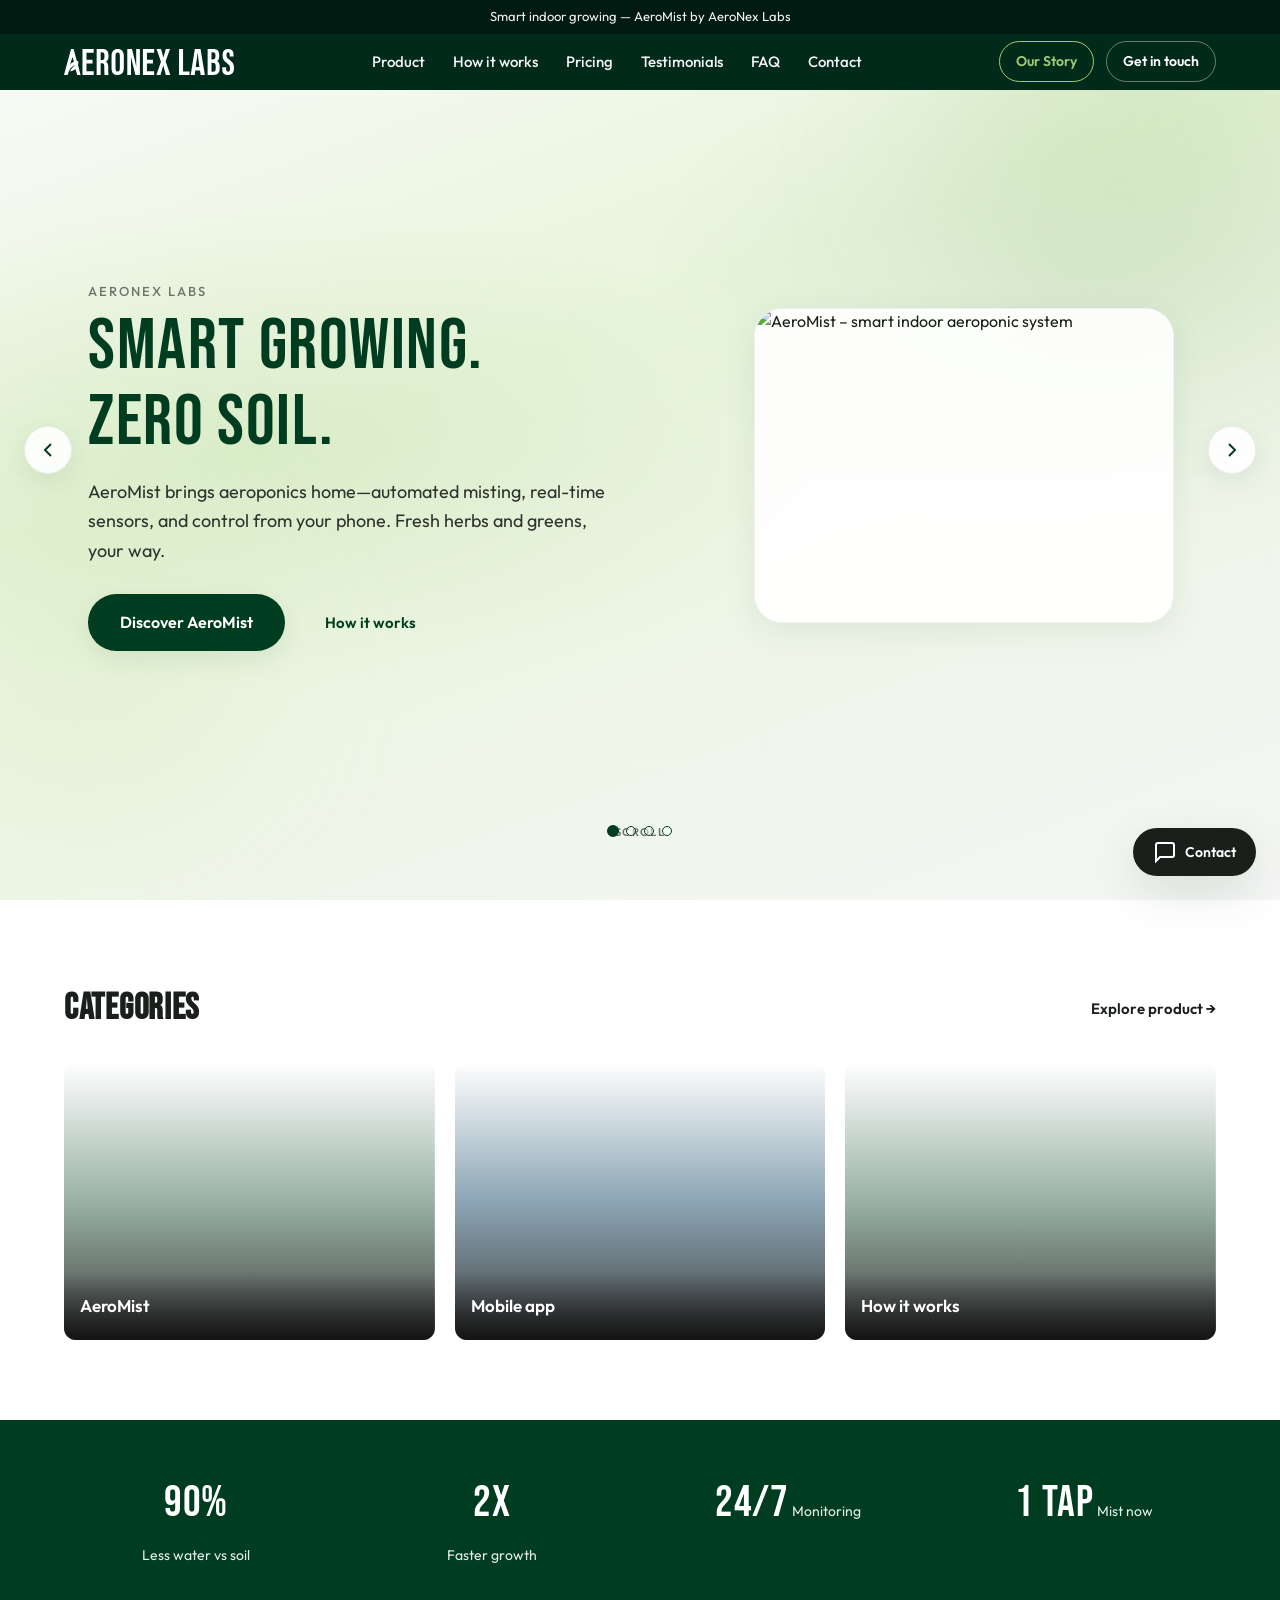
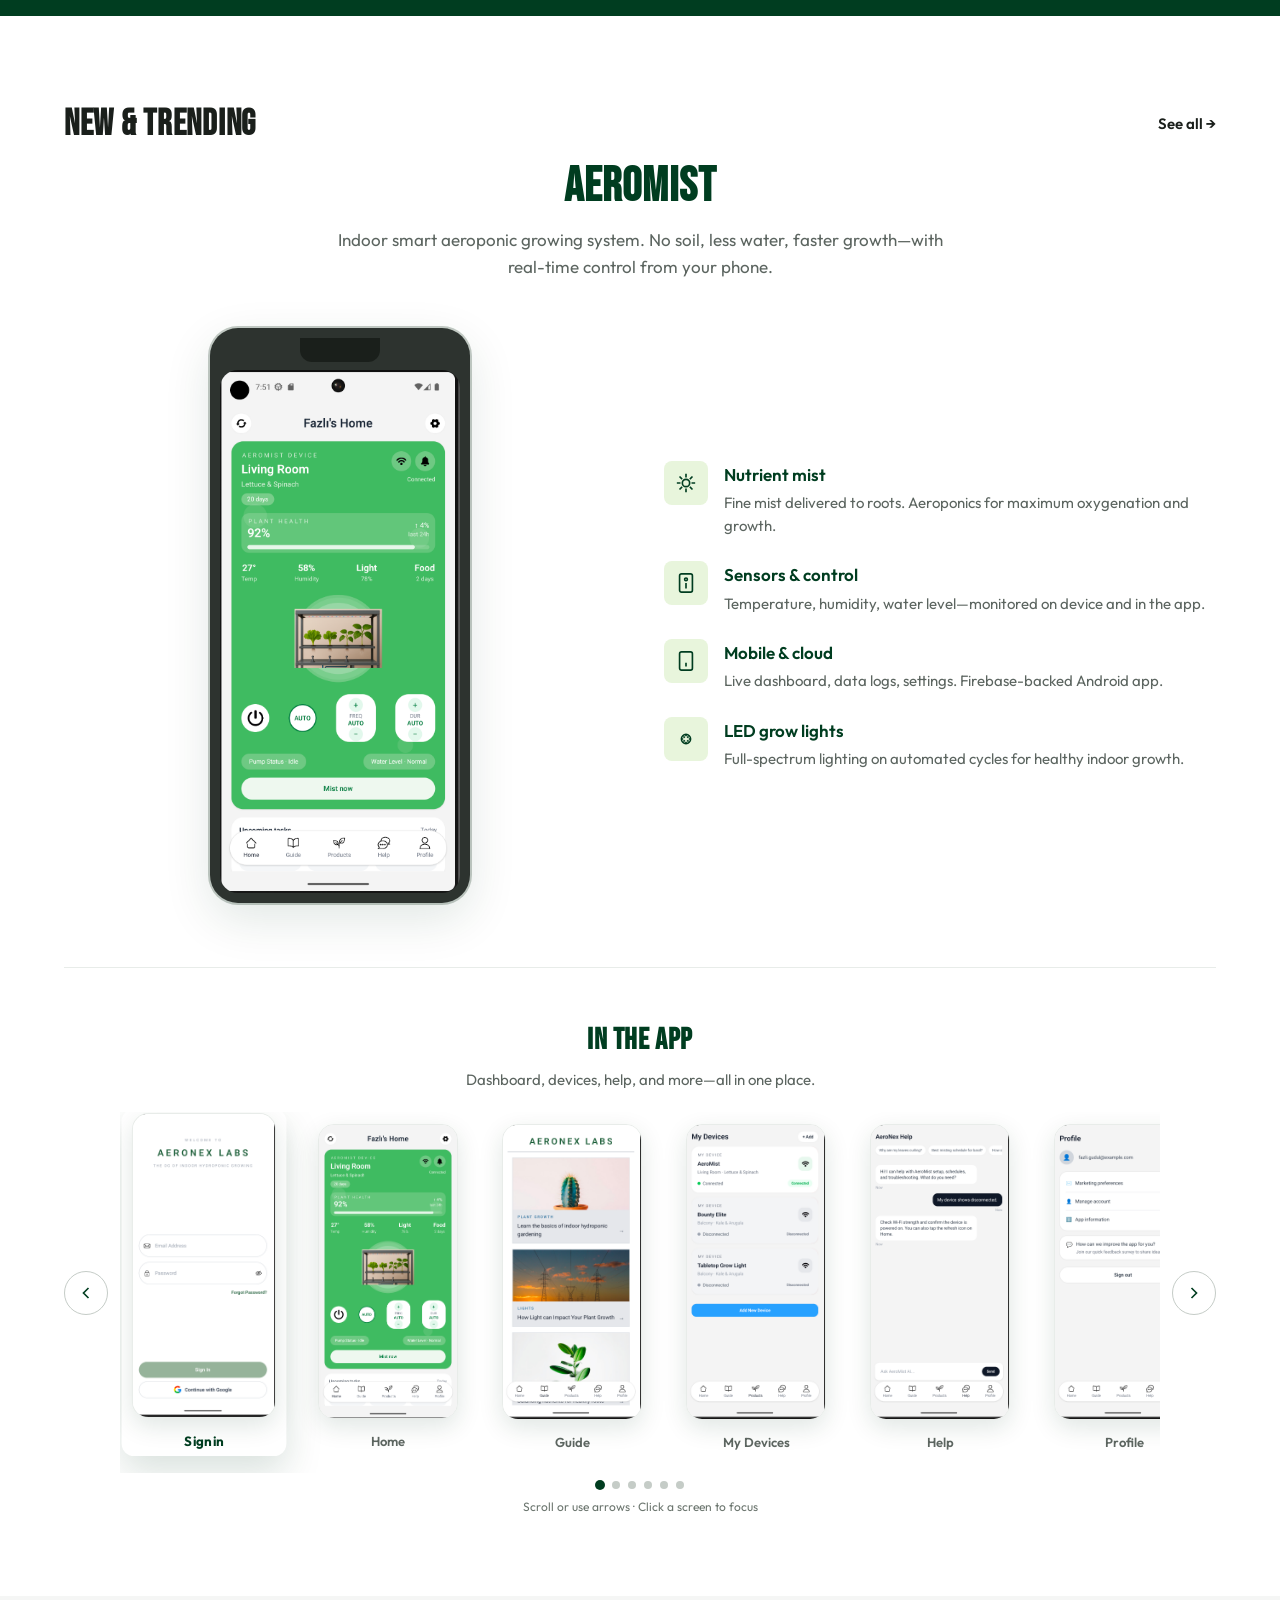
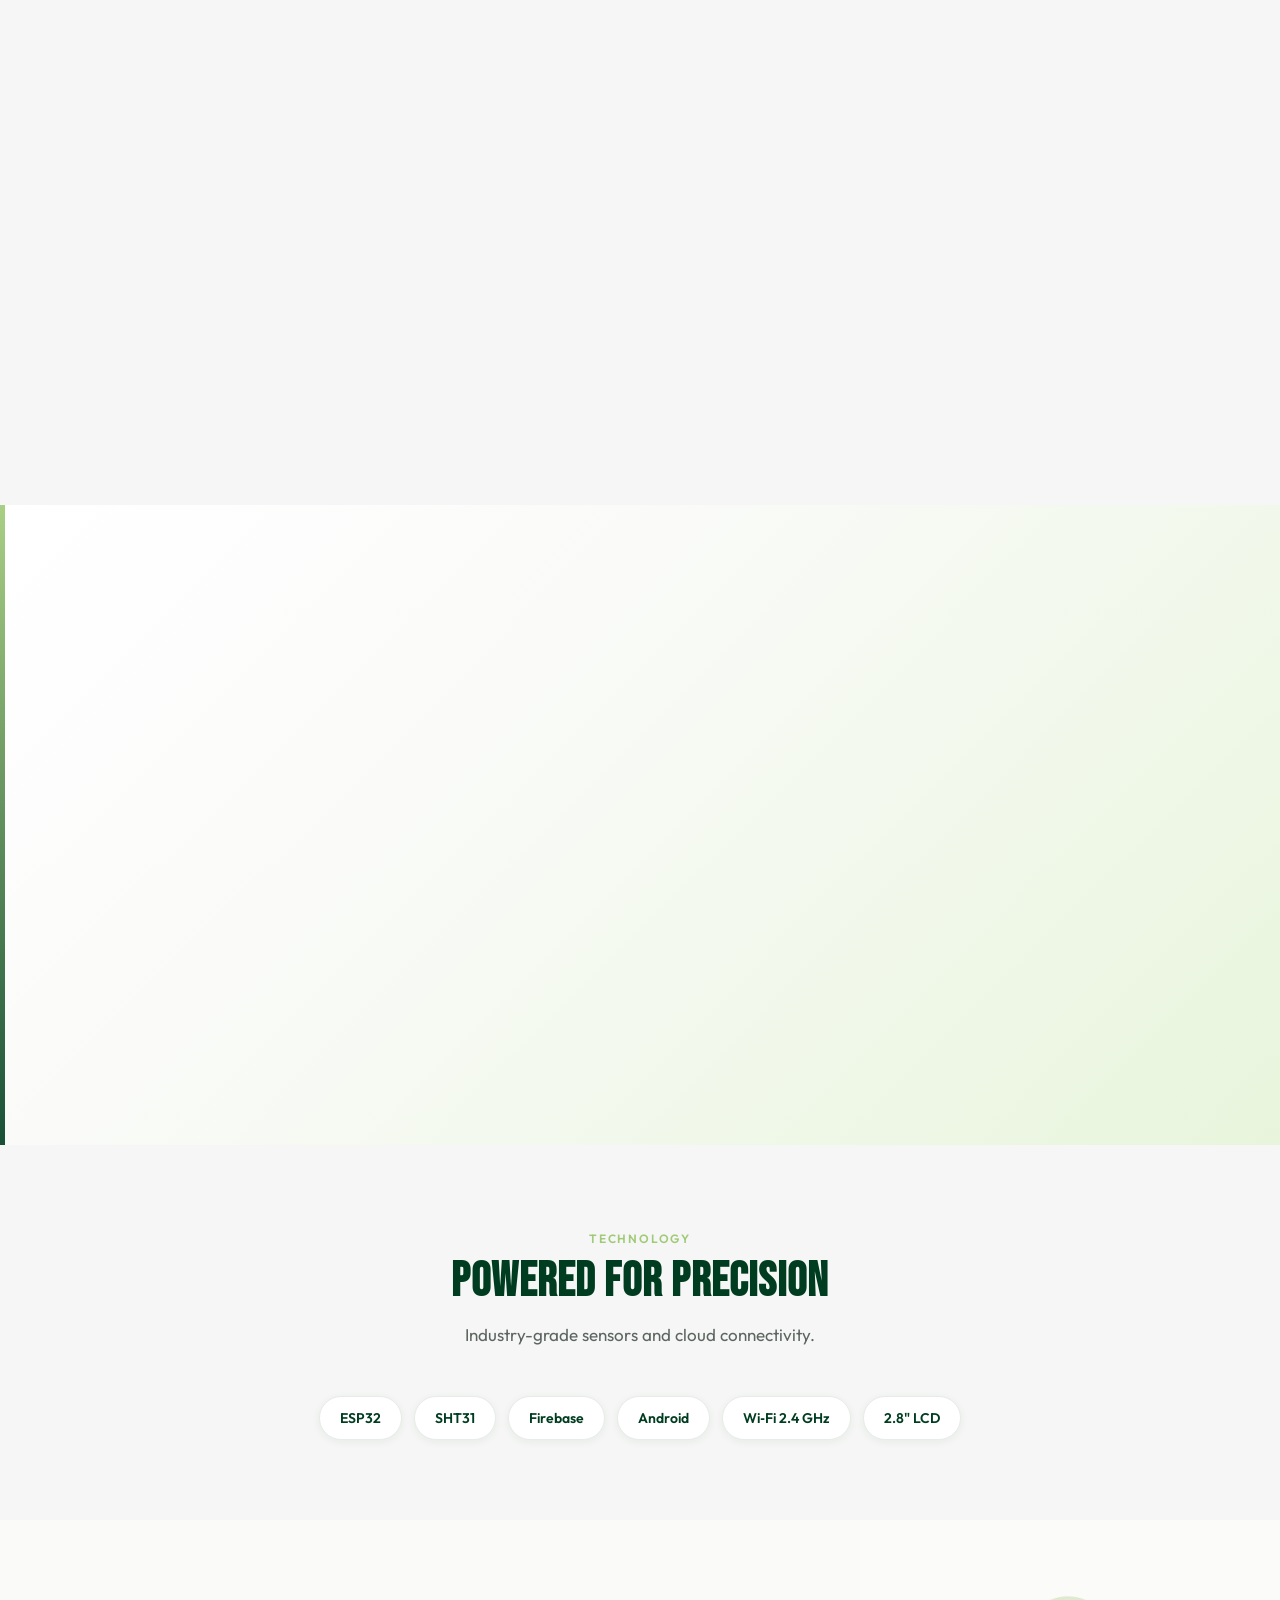
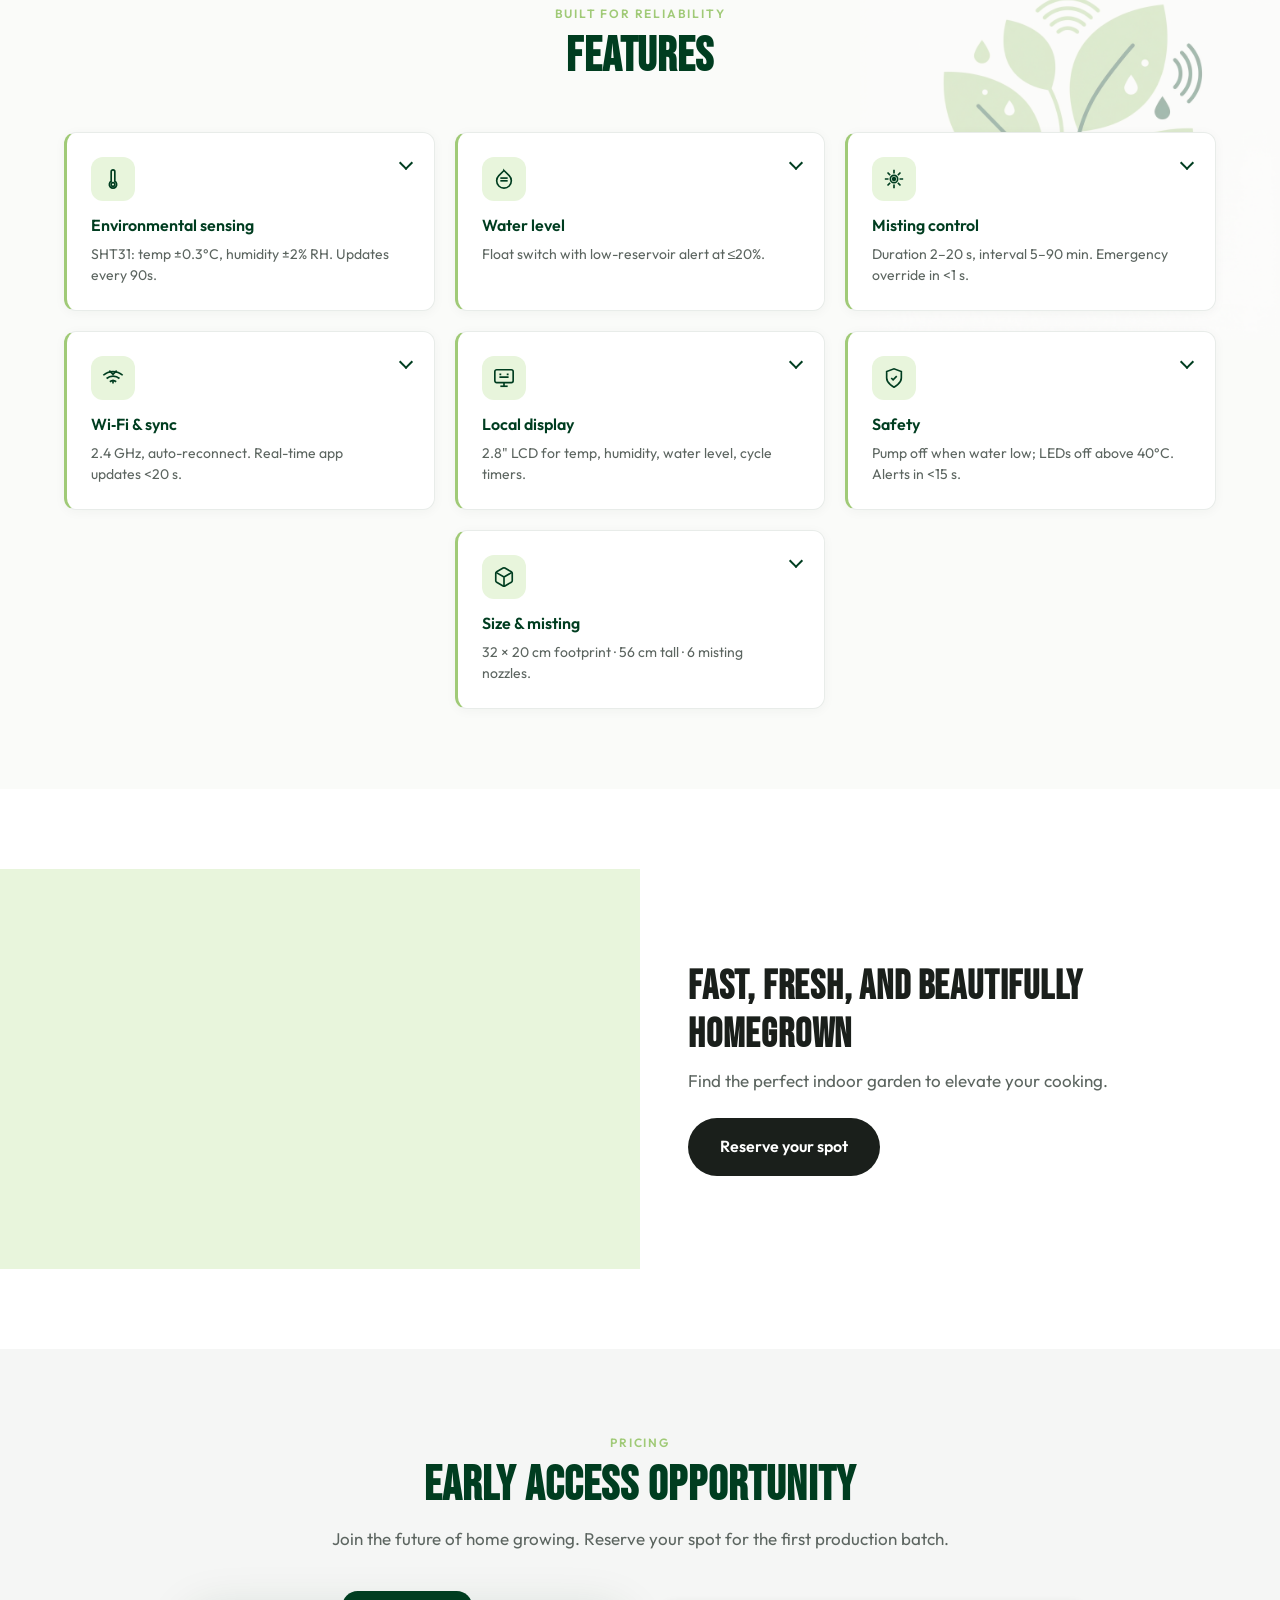
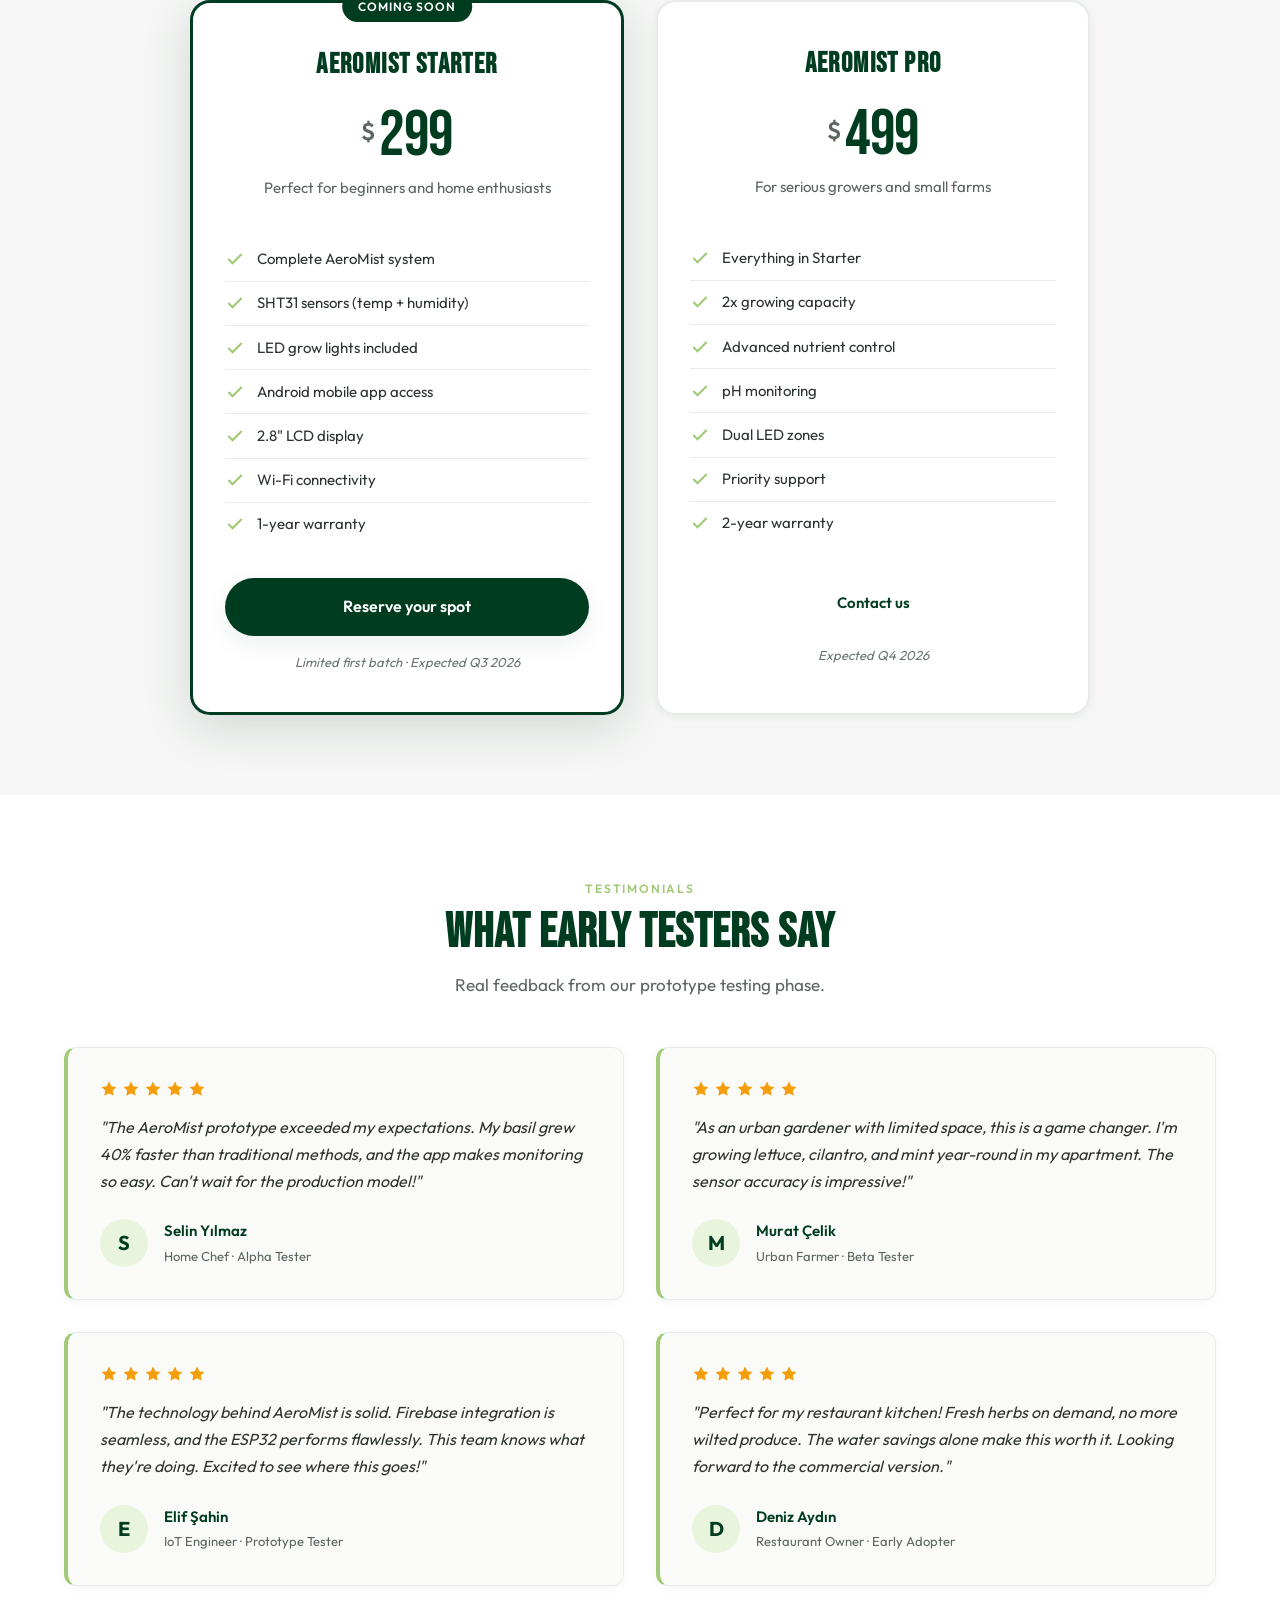
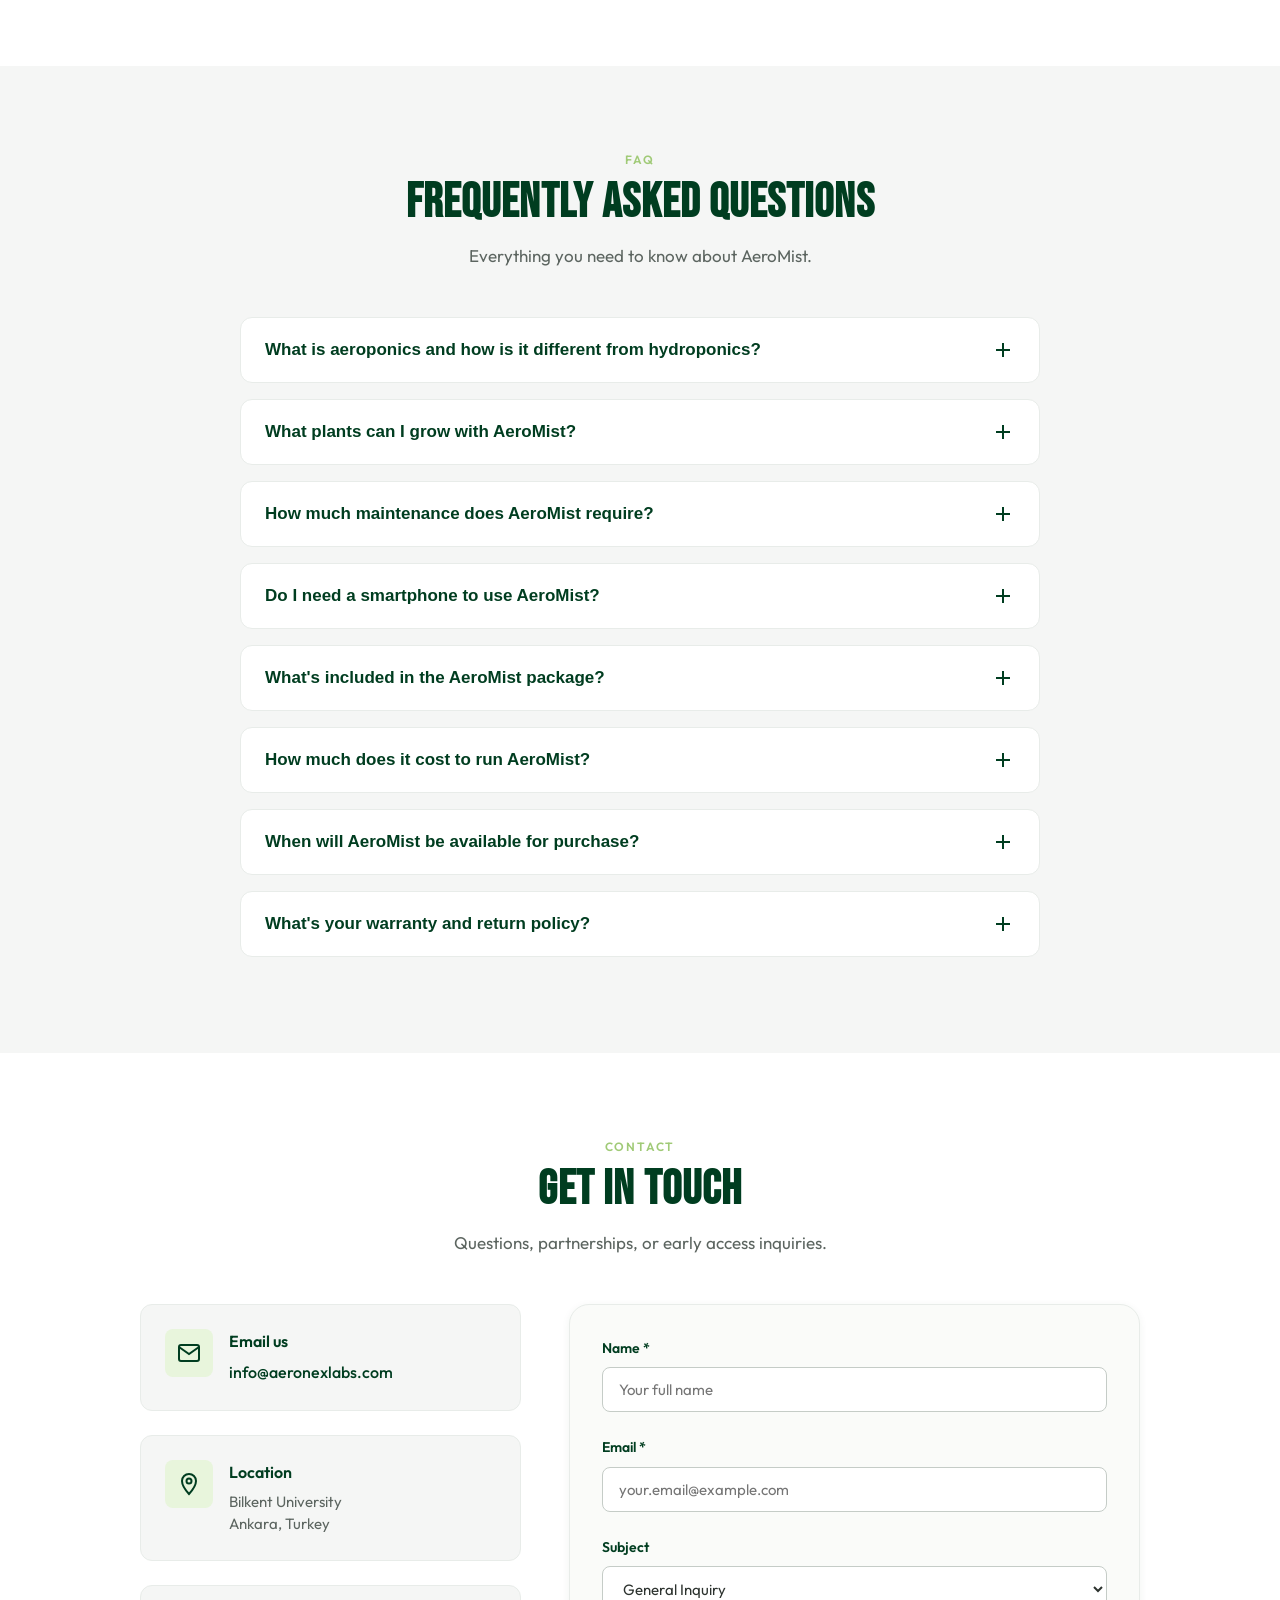
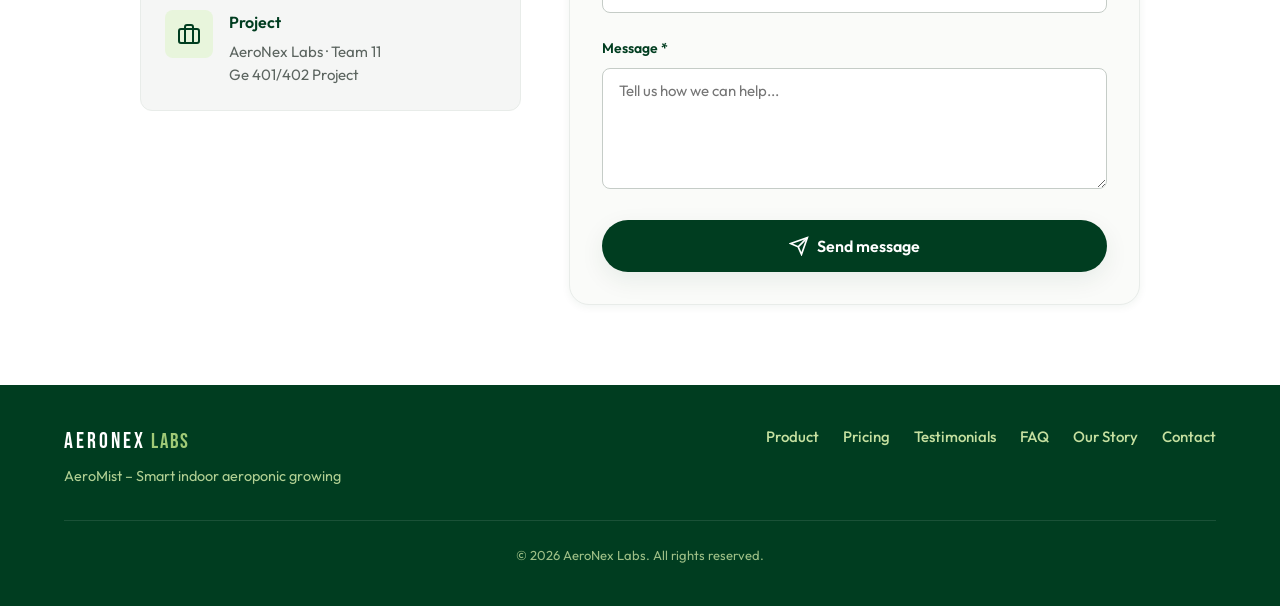
==== commit 25889c06: "updated upon feedback" ====
--- a/index.html
+++ b/index.html
@@ -20,9 +20,10 @@
     </div>
     <div class="main-nav">
       <div class="container nav-inner">
-        <a href="index.html" class="logo">
-          <span class="logo-text">AERONEX</span>
-          <span class="logo-labs">LABS</span>
+        <a href="index.html" class="logo logo--svg" aria-label="AeroNex Labs">
+          <span class="logo-svg-wrap" aria-hidden="true">
+            <img src="assets/aeronex-labs-wordmark.svg" alt="" class="logo-svg" />
+          </span>
         </a>
         <nav class="nav" aria-label="Main navigation">
           <ul class="nav-list">
@@ -104,7 +105,7 @@
             </div>
             <div class="hero-split-visual">
               <div class="hero-visual-card hero-visual-card-img">
-                <img src="assets/hero-app-control.png" alt="AeroMist app" class="hero-card-image" />
+                <img src="assets/phone.png" alt="AeroMist app on phone" class="hero-card-image" />
               </div>
             </div>
           </div>
@@ -340,16 +341,67 @@
     </section>
 
     <section id="how-it-works" class="section how-split-section">
-      <div class="how-split">
+      <div id="how-split-hero" class="how-split">
         <div class="how-split-content animate-in">
           <span class="how-split-label">How it works</span>
           <h2 class="how-split-title">AeroMist: How it works</h2>
           <p class="how-split-text">Get fresh herbs, veggies, and more right from your countertop.</p>
-          <a href="#product" class="btn btn-primary how-split-cta">Learn more</a>
+          <button
+            type="button"
+            class="btn btn-primary how-split-cta"
+            id="how-learn-more-btn"
+            aria-expanded="false"
+            aria-controls="how-split-steps"
+          >
+            Learn more
+          </button>
         </div>
         <div class="how-split-visual animate-in">
           <div class="how-split-visual-inner">
             <img src="assets/aeromist-device.png" alt="AeroMist device with plants and grow lights" />
+          </div>
+        </div>
+      </div>
+      <div id="how-split-steps" class="how-steps-wrap" role="region" aria-labelledby="how-steps-title" hidden>
+        <div class="how-steps-inner">
+          <div class="how-steps-header">
+            <h2 class="how-steps-title" id="how-steps-title">How to use AeroMist</h2>
+            <button type="button" class="btn btn-outline how-steps-back" id="how-steps-close">Back</button>
+          </div>
+          <div class="how-steps-body">
+            <ol class="how-steps-list" role="list">
+              <li class="how-steps-item">
+                <span class="how-steps-num" aria-hidden="true">1</span>
+                <div class="how-steps-copy">
+                  <h3 class="how-steps-heading">Connect your Android phone</h3>
+                  <p>Get the AeroMist app on <strong>Google Play</strong>, sign in, and connect your unit over Wi‑Fi. Sensors, schedules, and history stay with you wherever you open the app.</p>
+                </div>
+              </li>
+              <li class="how-steps-item">
+                <span class="how-steps-num" aria-hidden="true">2</span>
+                <div class="how-steps-copy">
+                  <h3 class="how-steps-heading">Set misting &amp; lights</h3>
+                  <p>Pick how often and how long it mists, line up the grow lights with your plants, or switch to Auto when you want it to run itself. Tap <strong>Mist now</strong> whenever you want an extra burst.</p>
+                </div>
+              </li>
+              <li class="how-steps-item">
+                <span class="how-steps-num" aria-hidden="true">3</span>
+                <div class="how-steps-copy">
+                  <h3 class="how-steps-heading">Monitor on the app or the LED</h3>
+                  <p>See temperature, humidity, water, and mist status on your Android phone, or check the same kind of readout on the <strong>built-in LED screen</strong> on the front when you are next to the unit.</p>
+                </div>
+              </li>
+            </ol>
+            <figure class="how-steps-figure">
+              <div class="how-split-visual-inner how-steps-figure-card">
+                <img
+                  src="assets/how-it-works-steps.png"
+                  alt="AeroMist hexagonal tower with top grow canopy and front LED display, Android phone with green dashboard beside it"
+                  loading="lazy"
+                  decoding="async"
+                />
+              </div>
+            </figure>
           </div>
         </div>
       </div>
@@ -447,6 +499,18 @@
             </div>
             <span class="feature-card-toggle" aria-hidden="true"></span>
           </li>
+          <li class="feature-card feature-card--physical" tabindex="0" role="button" aria-expanded="false" data-feature>
+            <span class="feature-card-icon" aria-hidden="true">
+              <svg viewBox="0 0 24 24" fill="none" stroke="currentColor" stroke-width="1.8"><path d="M21 16V8a2 2 0 00-1-1.73l-7-4a2 2 0 00-2 0l-7 4A2 2 0 003 8v8a2 2 0 001 1.73l7 4a2 2 0 002 0l7-4A2 2 0 0021 16z"/><path d="M3.27 6.96L12 12.01l8.73-5.05M12 22.08V12"/></svg>
+            </span>
+            <h3>Size &amp; misting</h3>
+            <p class="feature-card-summary">32 × 20 cm footprint · 56 cm tall · 6 misting nozzles.</p>
+            <div class="feature-card-detail">
+              <p><strong>Dimensions:</strong> Compact for a counter or shelf—32 × 20 cm footprint, 56 cm height.</p>
+              <p><strong>Nozzles:</strong> Six misting nozzles spread fine mist evenly across the grow area.</p>
+            </div>
+            <span class="feature-card-toggle" aria-hidden="true"></span>
+          </li>
         </ul>
       </div>
     </section>
@@ -475,7 +539,7 @@
             <h3 class="pricing-card-title">AeroMist Starter</h3>
             <div class="pricing-price">
               <span class="pricing-currency">$</span>
-              <span class="pricing-amount">499</span>
+              <span class="pricing-amount">299</span>
             </div>
             <p class="pricing-card-subtitle">Perfect for beginners and home enthusiasts</p>
             <ul class="pricing-features">
@@ -494,7 +558,7 @@
             <h3 class="pricing-card-title">AeroMist Pro</h3>
             <div class="pricing-price">
               <span class="pricing-currency">$</span>
-              <span class="pricing-amount">799</span>
+              <span class="pricing-amount">499</span>
             </div>
             <p class="pricing-card-subtitle">For serious growers and small farms</p>
             <ul class="pricing-features">
@@ -533,7 +597,7 @@
             <div class="testimonial-author">
               <div class="testimonial-avatar">S</div>
               <div>
-                <div class="testimonial-name">Sarah Johnson</div>
+                <div class="testimonial-name">Selin Yılmaz</div>
                 <div class="testimonial-role">Home Chef · Alpha Tester</div>
               </div>
             </div>
@@ -550,7 +614,7 @@
             <div class="testimonial-author">
               <div class="testimonial-avatar">M</div>
               <div>
-                <div class="testimonial-name">Michael Chen</div>
+                <div class="testimonial-name">Murat Çelik</div>
                 <div class="testimonial-role">Urban Farmer · Beta Tester</div>
               </div>
             </div>
@@ -567,7 +631,7 @@
             <div class="testimonial-author">
               <div class="testimonial-avatar">E</div>
               <div>
-                <div class="testimonial-name">Emma Rodriguez</div>
+                <div class="testimonial-name">Elif Şahin</div>
                 <div class="testimonial-role">IoT Engineer · Prototype Tester</div>
               </div>
             </div>
@@ -584,7 +648,7 @@
             <div class="testimonial-author">
               <div class="testimonial-avatar">D</div>
               <div>
-                <div class="testimonial-name">David Park</div>
+                <div class="testimonial-name">Deniz Aydın</div>
                 <div class="testimonial-role">Restaurant Owner · Early Adopter</div>
               </div>
             </div>
@@ -643,7 +707,7 @@
               <span class="faq-icon" aria-hidden="true"></span>
             </button>
             <div class="faq-answer">
-              <p>The complete system includes: AeroMist device with ESP32 controller, SHT31 temperature & humidity sensors, ultrasonic misting pump, 2.8" LCD display, full-spectrum LED grow lights, water reservoir with float switch, plant holders, power adapter, quick start guide, and 1-year access to the Android mobile app.</p>
+              <p>The complete system includes: AeroMist device with ESP32 controller, SHT31 temperature & humidity sensors, ultrasonic misting pump, 2.8" LCD display, full-spectrum LED grow lights, water reservoir with float switch, plant holders, power adapter, quick start guide, and access to the Android mobile app.</p>
             </div>
           </div>
           <div class="faq-item" data-faq>
@@ -692,7 +756,7 @@
               </div>
               <div>
                 <h3>Email us</h3>
-                <a href="mailto:contact@aeronexlabs.com">contact@aeronexlabs.com</a>
+                <a href="mailto:info@aeronexlabs.com">info@aeronexlabs.com</a>
               </div>
             </div>
             <div class="contact-info-card">
@@ -710,7 +774,7 @@
               </div>
               <div>
                 <h3>Project</h3>
-                <p>AeroNex Labs · Team 11<br/>GE 401 Capstone Project</p>
+                <p>AeroNex Labs · Team 11<br/>Ge 401/402 Project</p>
               </div>
             </div>
           </div>
--- a/css/style.css
+++ b/css/style.css
@@ -164,6 +164,34 @@
   letter-spacing: 0.12em;
   font-weight: 400;
 }
+.logo--svg {
+  align-items: center;
+  gap: 0;
+  letter-spacing: normal;
+  font-size: 1rem;
+}
+.logo-svg-wrap {
+  display: inline-flex;
+  width: 170px;
+  height: 36px;
+  overflow: hidden;
+  position: relative;
+}
+.logo-svg {
+  width: 100%;
+  height: 100%;
+  object-fit: contain;
+  display: block;
+}
+.logo-svg-wrap,
+.logo-svg {
+  /* Bazı tarayıcılarda SVG img içeriğini daha stabil render eder */
+  max-width: 100%;
+}
+.main-nav .logo-svg {
+  /* Wordmark SVG zaten beyaz dolduruldu */
+  filter: none;
+}
 .logo-text {
   font-weight: 400;
   letter-spacing: 0.14em;
@@ -579,7 +607,7 @@
 .category-card-img { position: absolute; inset: 0; background-size: cover; background-position: center; }
 .category-card-1 {
   background-image: linear-gradient(to top, rgba(0, 0, 0, 0.75) 0%, rgba(0, 61, 32, 0.4) 50%, transparent 100%),
-    url('../assets/category-aeromist.jpg');
+    url('../assets/aeroo.png');
   background-size: cover;
   background-position: center;
 }
@@ -720,6 +748,104 @@
   .how-split-visual-inner { padding: 0.75rem; }
   .how-split-visual-inner:hover { transform: none; }
   .how-split-visual img { width: 280px; }
+}
+
+/* ---- How it works: expanded 3-step guide ---- */
+.how-steps-wrap {
+  padding: 3rem max(1.5rem, 7vw) 3.5rem;
+  max-width: 1200px;
+  margin: 0 auto;
+}
+.how-steps-inner {
+  max-width: 1100px;
+  margin: 0 auto;
+}
+.how-steps-header {
+  display: flex;
+  flex-wrap: wrap;
+  align-items: center;
+  justify-content: space-between;
+  gap: 1rem;
+  margin-bottom: 2rem;
+}
+.how-steps-title {
+  font-family: "Bebas Neue", sans-serif;
+  font-size: clamp(1.75rem, 4vw, 2.5rem);
+  color: var(--deep-green);
+  margin: 0;
+  letter-spacing: 0.02em;
+  line-height: 1.15;
+}
+.how-steps-body {
+  display: grid;
+  grid-template-columns: 1fr 1fr;
+  gap: 2.5rem 3rem;
+  align-items: start;
+}
+.how-steps-list {
+  list-style: none;
+  padding: 0;
+  margin: 0;
+}
+.how-steps-item {
+  display: flex;
+  gap: 1rem;
+  margin-bottom: 1.75rem;
+}
+.how-steps-item:last-child {
+  margin-bottom: 0;
+}
+.how-steps-num {
+  flex-shrink: 0;
+  width: 2.25rem;
+  height: 2.25rem;
+  border-radius: var(--radius-full);
+  background: var(--deep-green);
+  color: var(--white);
+  font-weight: 700;
+  font-size: 0.9375rem;
+  display: flex;
+  align-items: center;
+  justify-content: center;
+  line-height: 1;
+}
+.how-steps-heading {
+  font-size: 1.125rem;
+  font-weight: 600;
+  color: var(--black);
+  margin: 0 0 0.35rem;
+}
+.how-steps-copy p {
+  margin: 0;
+  color: var(--gray-600);
+  font-size: 0.98rem;
+  line-height: 1.65;
+}
+.how-steps-figure {
+  margin: 0;
+}
+.how-steps-figure-card {
+  max-width: 560px;
+  margin-left: auto;
+  margin-right: auto;
+}
+.how-steps-figure-card img {
+  width: 100%;
+  max-width: 560px;
+  height: auto;
+  display: block;
+}
+@media (max-width: 900px) {
+  .how-steps-body {
+    grid-template-columns: 1fr;
+  }
+  .how-steps-figure {
+    order: -1;
+  }
+  .how-steps-wrap {
+    padding-top: 2rem;
+    padding-bottom: 2.5rem;
+  }
 }
 
 /* ---- CTA split ---- */
@@ -1682,6 +1808,13 @@
   padding: 0;
 }
 
+/* Single combined card: align under “Local display” when grid is 3 columns */
+@media (min-width: 992px) {
+  .features-grid .feature-card--physical {
+    grid-column: 2;
+  }
+}
+
 .feature-card {
   position: relative;
   background: var(--white);
@@ -1723,6 +1856,10 @@
   margin-top: 0.75rem;
 }
 
+.feature-card--physical.is-expanded .feature-card-detail {
+  max-height: 220px;
+}
+
 .feature-card.is-expanded .feature-card-toggle {
   transform: rotate(180deg);
 }
@@ -1736,6 +1873,7 @@
 .features-grid.visible .feature-card:nth-child(4) { animation-delay: 0.2s; }
 .features-grid.visible .feature-card:nth-child(5) { animation-delay: 0.25s; }
 .features-grid.visible .feature-card:nth-child(6) { animation-delay: 0.3s; }
+.features-grid.visible .feature-card:nth-child(7) { animation-delay: 0.35s; }
 
 .feature-card-icon {
   display: inline-flex;
@@ -1867,9 +2005,11 @@
   position: absolute;
   inset: 0;
   z-index: 0;
-  background: url('../assets/our-story-visual-bg.png') no-repeat center center;
-  background-size: min(75%, 680px) auto;
-  opacity: 0.45;
+  background:
+    linear-gradient(180deg, rgba(250, 251, 249, 0.92) 0%, rgba(232, 245, 220, 0.62) 68%, rgba(232, 245, 220, 0.75) 100%),
+    url('../assets/our-story-illustration-v2.png') no-repeat center 82%;
+  background-size: cover, min(980px, 90vw) auto;
+  opacity: 0.95;
   pointer-events: none;
 }
 .our-story-section .container {
@@ -1910,18 +2050,107 @@
   border-radius: 3px;
 }
 .story-hero-subtitle {
-  font-size: 1.0625rem;
-  color: var(--gray-600);
-  margin: 0;
+  font-size: 1.125rem;
+  color: var(--gray-700);
+  margin: 0 auto;
+  max-width: 38rem;
+  line-height: 1.68;
 }
 @media (max-width: 768px) {
   .page-main-story { padding-top: 5rem; }
 }
 
 .story-origin-wrap {
-  max-width: 720px;
-  margin: 0 auto 3rem;
-}
+  max-width: 1100px;
+  margin: 0 auto 3.5rem;
+}
+
+.story-origin-layout {
+  display: grid;
+  grid-template-columns: minmax(0, 0.95fr) minmax(0, 1.08fr);
+  gap: clamp(1.75rem, 4vw, 3rem);
+  align-items: start;
+}
+
+.story-origin-visual-column {
+  position: relative;
+}
+
+@media (min-width: 901px) {
+  .story-origin-visual-column {
+    position: sticky;
+    top: 5.5rem;
+  }
+}
+
+.story-origin-visual-stack {
+  position: relative;
+  display: flex;
+  flex-direction: column;
+  gap: 0;
+  padding: 0.5rem 0 1rem;
+}
+
+.story-origin-photo {
+  margin: 0;
+  border-radius: var(--radius-lg);
+  overflow: hidden;
+  box-shadow: 0 14px 40px rgba(0, 61, 32, 0.12);
+  border: 1px solid rgba(160, 202, 119, 0.35);
+  background: var(--white);
+  line-height: 0;
+  transition: transform 0.35s ease, box-shadow 0.35s ease;
+}
+
+.story-origin-photo img {
+  display: block;
+  width: 100%;
+  height: auto;
+  object-fit: cover;
+  aspect-ratio: 720 / 402;
+}
+
+.story-origin-photo--1 {
+  width: 94%;
+  transform: rotate(-1.5deg);
+  z-index: 1;
+}
+
+.story-origin-photo--2 {
+  width: 88%;
+  margin: -1.25rem 0 0 auto;
+  transform: rotate(1.25deg);
+  z-index: 2;
+}
+
+.story-origin-photo--3 {
+  width: 90%;
+  margin: -1rem auto 0 0;
+  transform: rotate(-0.75deg);
+  z-index: 3;
+}
+
+.story-origin-visual-column:hover .story-origin-photo {
+  box-shadow: 0 18px 48px rgba(0, 61, 32, 0.14);
+}
+
+.story-origin-visual-tagline {
+  text-align: center;
+  font-size: 0.6875rem;
+  font-weight: 600;
+  letter-spacing: 0.22em;
+  text-transform: uppercase;
+  color: var(--deep-green);
+  opacity: 0.72;
+  margin: 0.35rem 0 0;
+}
+
+@media (prefers-reduced-motion: reduce) {
+  .story-origin-photo {
+    transform: none !important;
+  }
+}
+
 .story-origin-card {
   background: linear-gradient(135deg, var(--white) 0%, var(--off-white) 100%);
   padding: 2.5rem 3rem;
@@ -1970,6 +2199,54 @@
   background: rgba(160, 202, 119, 0.12);
   border-radius: var(--radius-full);
 }
+
+.story-origin-heading {
+  font-family: "Outfit", -apple-system, sans-serif;
+  font-size: 1.125rem;
+  font-weight: 700;
+  color: var(--deep-green);
+  margin: 0 0 0.65rem;
+  line-height: 1.35;
+  letter-spacing: -0.01em;
+}
+
+.story-origin-card .story-origin-heading ~ .story-origin-heading {
+  margin-top: 1.5rem;
+  padding-top: 1.35rem;
+  border-top: 1px solid var(--gray-100);
+}
+
+.story-origin-highlights {
+  list-style: none;
+  margin: 1rem 0 0;
+  padding: 0;
+}
+
+.story-origin-highlights li {
+  position: relative;
+  padding-left: 1.35rem;
+  margin-bottom: 0.5rem;
+  font-size: 1rem;
+  line-height: 1.55;
+  color: var(--gray-700);
+}
+
+.story-origin-highlights li:last-child {
+  margin-bottom: 0;
+}
+
+.story-origin-highlights li::before {
+  content: "";
+  position: absolute;
+  left: 0;
+  top: 0.55em;
+  width: 7px;
+  height: 7px;
+  border-radius: 50%;
+  background: var(--mist-green);
+  box-shadow: 0 0 0 3px rgba(160, 202, 119, 0.28);
+}
+
 .story-origin-text {
   font-size: 1.0625rem;
   line-height: 1.85;
@@ -1977,9 +2254,55 @@
   margin: 0;
   position: relative;
   z-index: 1;
-}
+  max-width: none;
+}
+
+.story-origin-text + .story-origin-text {
+  margin-top: 1.35rem;
+}
+
 .story-origin-text strong {
   color: var(--deep-green);
+  font-weight: 600;
+}
+
+@media (max-width: 900px) {
+  .story-section-bg {
+    background-size: cover, 130% auto;
+    background-position: center top, center 82%;
+  }
+
+  .story-origin-layout {
+    grid-template-columns: 1fr;
+  }
+
+  .story-origin-visual-column {
+    max-width: 420px;
+    margin: 0 auto;
+  }
+
+  .story-origin-photo--1,
+  .story-origin-photo--2,
+  .story-origin-photo--3 {
+    width: 100%;
+    margin-left: 0;
+    margin-right: 0;
+    transform: none;
+  }
+
+  .story-origin-photo--2 {
+    margin-top: 0.85rem;
+  }
+
+  .story-origin-photo--3 {
+    margin-top: 0.85rem;
+  }
+}
+
+@media (max-width: 640px) {
+  .story-values .values-list { grid-template-columns: 1fr; }
+  .story-origin-card { padding: 1.5rem 1.75rem; }
+  .story-origin-text { font-size: 1.0625rem; }
 }
 .story-values {
   margin-bottom: 2.5rem;
@@ -1993,7 +2316,7 @@
   margin: 0 0 1.5rem;
   text-align: center;
 }
-.values-list {
+.story-values .values-list {
   list-style: none;
   margin: 0;
   padding: 0;
@@ -2001,7 +2324,8 @@
   grid-template-columns: repeat(2, 1fr);
   gap: 1.5rem;
 }
-.value-card {
+
+.story-values .value-card {
   display: flex;
   gap: 1.25rem;
   align-items: flex-start;
@@ -2013,12 +2337,14 @@
   transition: transform 0.35s cubic-bezier(0.4, 0, 0.2, 1), box-shadow 0.35s ease, border-color 0.25s ease;
   cursor: default;
 }
-.value-card:hover {
-  transform: translateY(-4px) scale(1.01);
+
+.story-values .value-card:hover {
+  transform: translateY(-4px);
   box-shadow: 0 16px 40px rgba(0, 61, 32, 0.12), 0 0 0 1px rgba(160, 202, 119, 0.3);
   border-color: var(--mist-green);
 }
-.value-card-icon {
+
+.story-values .value-card-icon {
   flex-shrink: 0;
   width: 52px;
   height: 52px;
@@ -2030,26 +2356,31 @@
   border-radius: var(--radius-md);
   transition: transform 0.35s ease, background 0.35s ease, color 0.35s ease;
 }
-.value-card:hover .value-card-icon {
+
+.story-values .value-card:hover .value-card-icon {
   transform: scale(1.08);
   background: var(--deep-green);
   color: var(--white);
 }
-.value-card-icon svg {
+
+.story-values .value-card-icon svg {
   width: 26px;
   height: 26px;
 }
-.value-card-body {
+
+.story-values .value-card-body {
   min-width: 0;
 }
-.value-card-name {
+
+.story-values .value-card-name {
   display: block;
   font-size: 1.0625rem;
   font-weight: 600;
   color: var(--deep-green);
   margin-bottom: 0.35rem;
 }
-.value-card-desc {
+
+.story-values .value-card-desc {
   font-size: 0.9375rem;
   color: var(--gray-600);
   line-height: 1.55;
@@ -2063,10 +2394,6 @@
 .story-values.visible .value-card:nth-child(2) { animation-delay: 0.2s; }
 .story-values.visible .value-card:nth-child(3) { animation-delay: 0.3s; }
 .story-values.visible .value-card:nth-child(4) { animation-delay: 0.4s; }
-@media (max-width: 640px) {
-  .values-list { grid-template-columns: 1fr; }
-  .story-origin-card { padding: 1.5rem 1.75rem; }
-}
 .story-team-preview {
   text-align: center;
   padding: 2rem;
@@ -2132,9 +2459,11 @@
 
 /* ---- Team (Our Story page: photo, position, LinkedIn) ---- */
 .team-page-section {
-  background: var(--white);
-  padding-top: 2rem;
-}
+  background: linear-gradient(180deg, rgba(232, 245, 220, 0.62) 0%, rgba(248, 251, 247, 0.38) 28%, var(--white) 62%);
+  padding-top: 2.5rem;
+  padding-bottom: 3rem;
+}
+
 .team-members-grid {
   display: grid;
   grid-template-columns: repeat(5, 1fr);
@@ -2181,6 +2510,12 @@
   height: 100%;
   object-fit: cover;
 }
+
+/* Face slightly off-center in source — nudge crop for better balance */
+.team-member-photo--gorkem img {
+  object-position: 34% 48%;
+}
+
 .team-member-name {
   display: block;
   font-weight: 600;
@@ -2189,13 +2524,123 @@
   margin-bottom: 0.25rem;
 }
 .team-member-role {
+  position: relative;
   display: block;
   font-size: 0.8125rem;
   color: var(--gray-600);
   margin-bottom: 0.5rem;
-  line-height: 1.4;
+  line-height: 1.45;
   flex: 1;
-  min-height: 2.5em;
+  min-height: 0;
+  max-width: 11.5rem;
+  margin-left: auto;
+  margin-right: auto;
+}
+
+.team-member-dept {
+  display: block;
+  transition: opacity 0.32s ease, transform 0.32s ease;
+}
+
+.team-member-title {
+  display: block;
+  position: absolute;
+  left: 0;
+  right: 0;
+  top: 0;
+  font-weight: 600;
+  color: var(--deep-green);
+  letter-spacing: 0.02em;
+  opacity: 0;
+  pointer-events: none;
+  transform: translateY(0.45rem);
+  transition: opacity 0.34s ease 0.06s, transform 0.34s cubic-bezier(0.22, 1, 0.36, 1) 0.06s;
+}
+
+.team-member-title::after {
+  content: "";
+  display: block;
+  height: 2px;
+  width: 2rem;
+  margin: 0.4rem auto 0;
+  border-radius: 2px;
+  background: linear-gradient(90deg, var(--mist-green), var(--deep-green));
+  transform: scaleX(0);
+  transform-origin: center;
+  transition: transform 0.38s cubic-bezier(0.22, 1, 0.36, 1) 0.12s;
+}
+
+.team-member-card .team-member-photo {
+  transition: box-shadow 0.35s ease, transform 0.35s ease;
+}
+
+.team-member-card:hover .team-member-photo {
+  box-shadow: 0 0 0 2px var(--mist-green), 0 10px 28px rgba(0, 61, 32, 0.14);
+}
+
+.team-member-card:hover .team-member-dept {
+  opacity: 0;
+  transform: translateY(-0.35rem);
+}
+
+.team-member-card:hover .team-member-title {
+  opacity: 1;
+  transform: translateY(0);
+}
+
+.team-member-card:hover .team-member-title::after {
+  transform: scaleX(1);
+}
+
+/* Touch / no-hover: show department and role together */
+@media (hover: none) {
+  .team-member-title {
+    position: static;
+    opacity: 1;
+    pointer-events: auto;
+    margin-top: 0.25rem;
+    transform: none;
+    color: var(--deep-green);
+  }
+
+  .team-member-title::after {
+    transform: scaleX(1);
+    margin-top: 0.35rem;
+  }
+
+  .team-member-card:hover .team-member-photo {
+    box-shadow: none;
+  }
+}
+
+@media (prefers-reduced-motion: reduce) {
+  .team-member-dept,
+  .team-member-title,
+  .team-member-title::after,
+  .team-member-card .team-member-photo {
+    transition-duration: 0.01ms;
+  }
+
+  .team-member-title {
+    position: static;
+    opacity: 1;
+    pointer-events: auto;
+    margin-top: 0.25rem;
+    transform: none;
+  }
+
+  .team-member-title::after {
+    transform: scaleX(1);
+  }
+
+  .team-member-card:hover .team-member-dept {
+    opacity: 1;
+    transform: none;
+  }
+
+  .team-member-card:hover .team-member-photo {
+    box-shadow: none;
+  }
 }
 .team-member-linkedin {
   display: inline-flex;
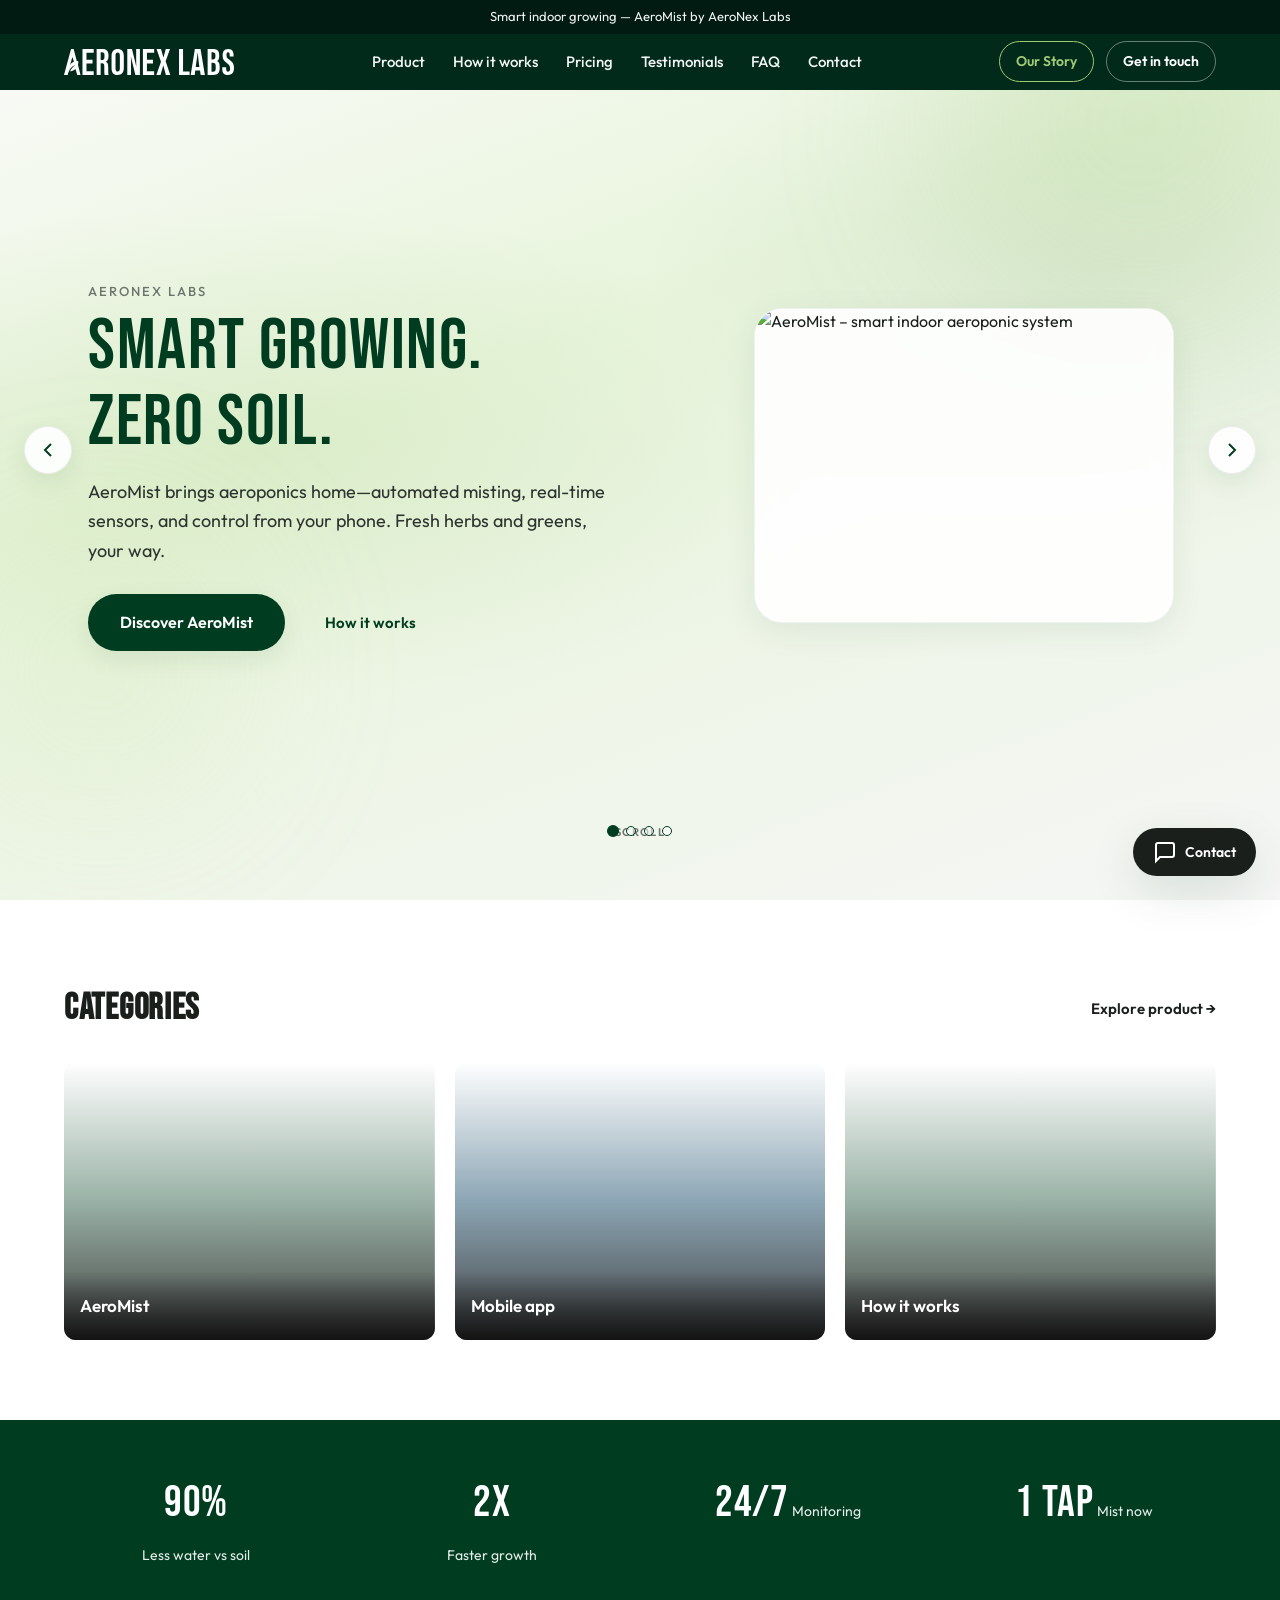
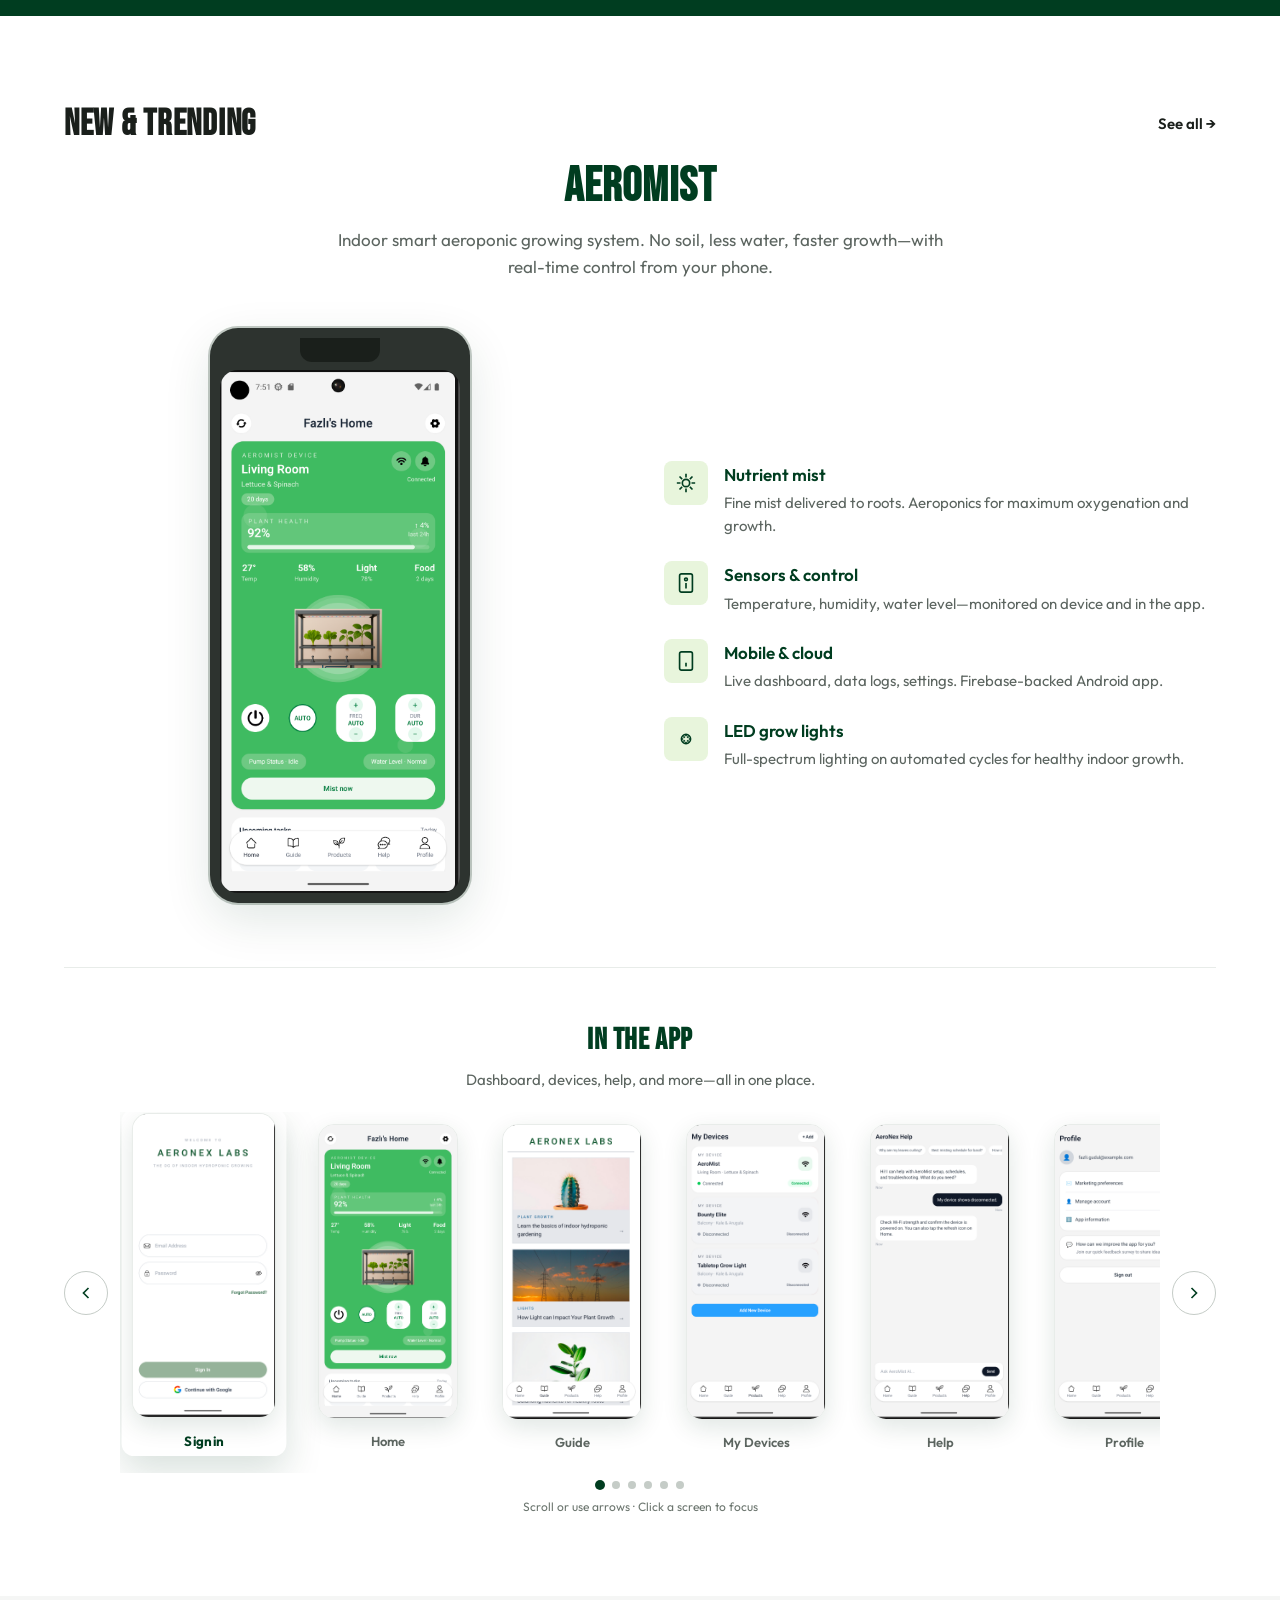
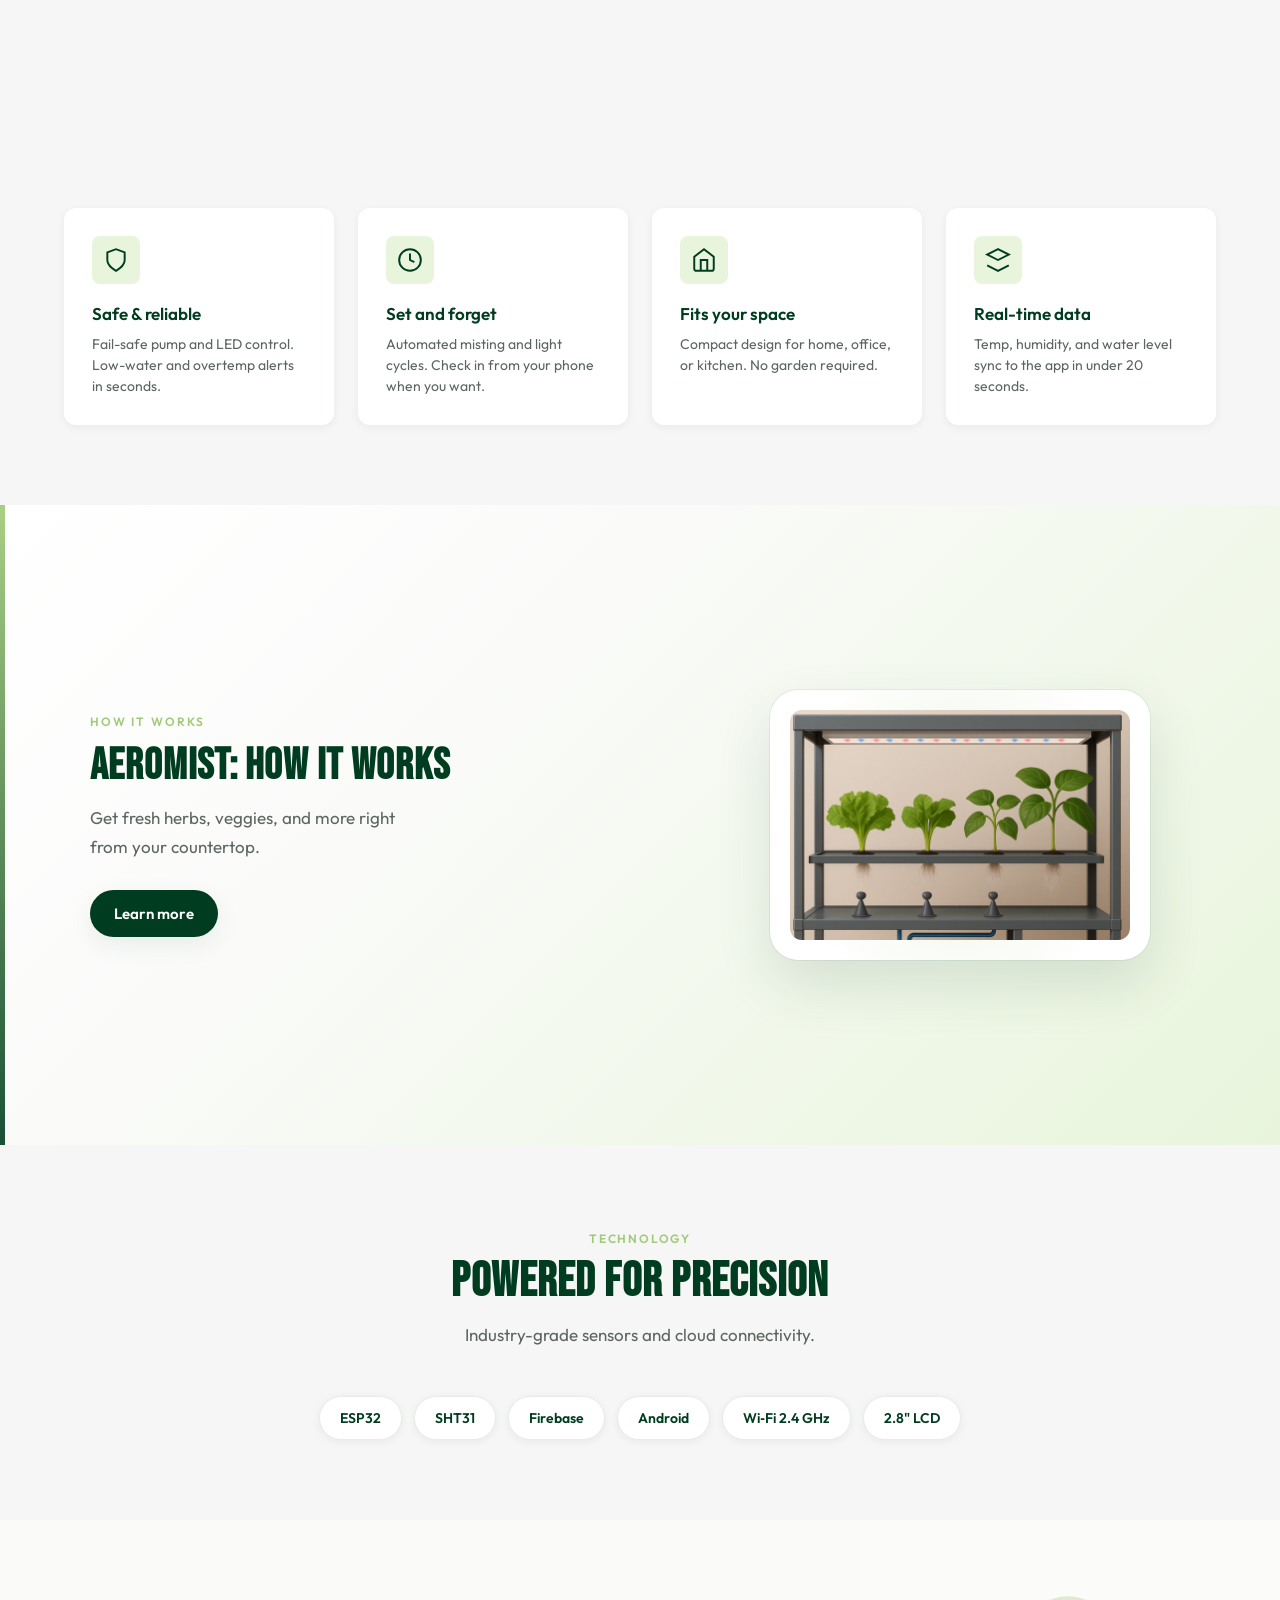
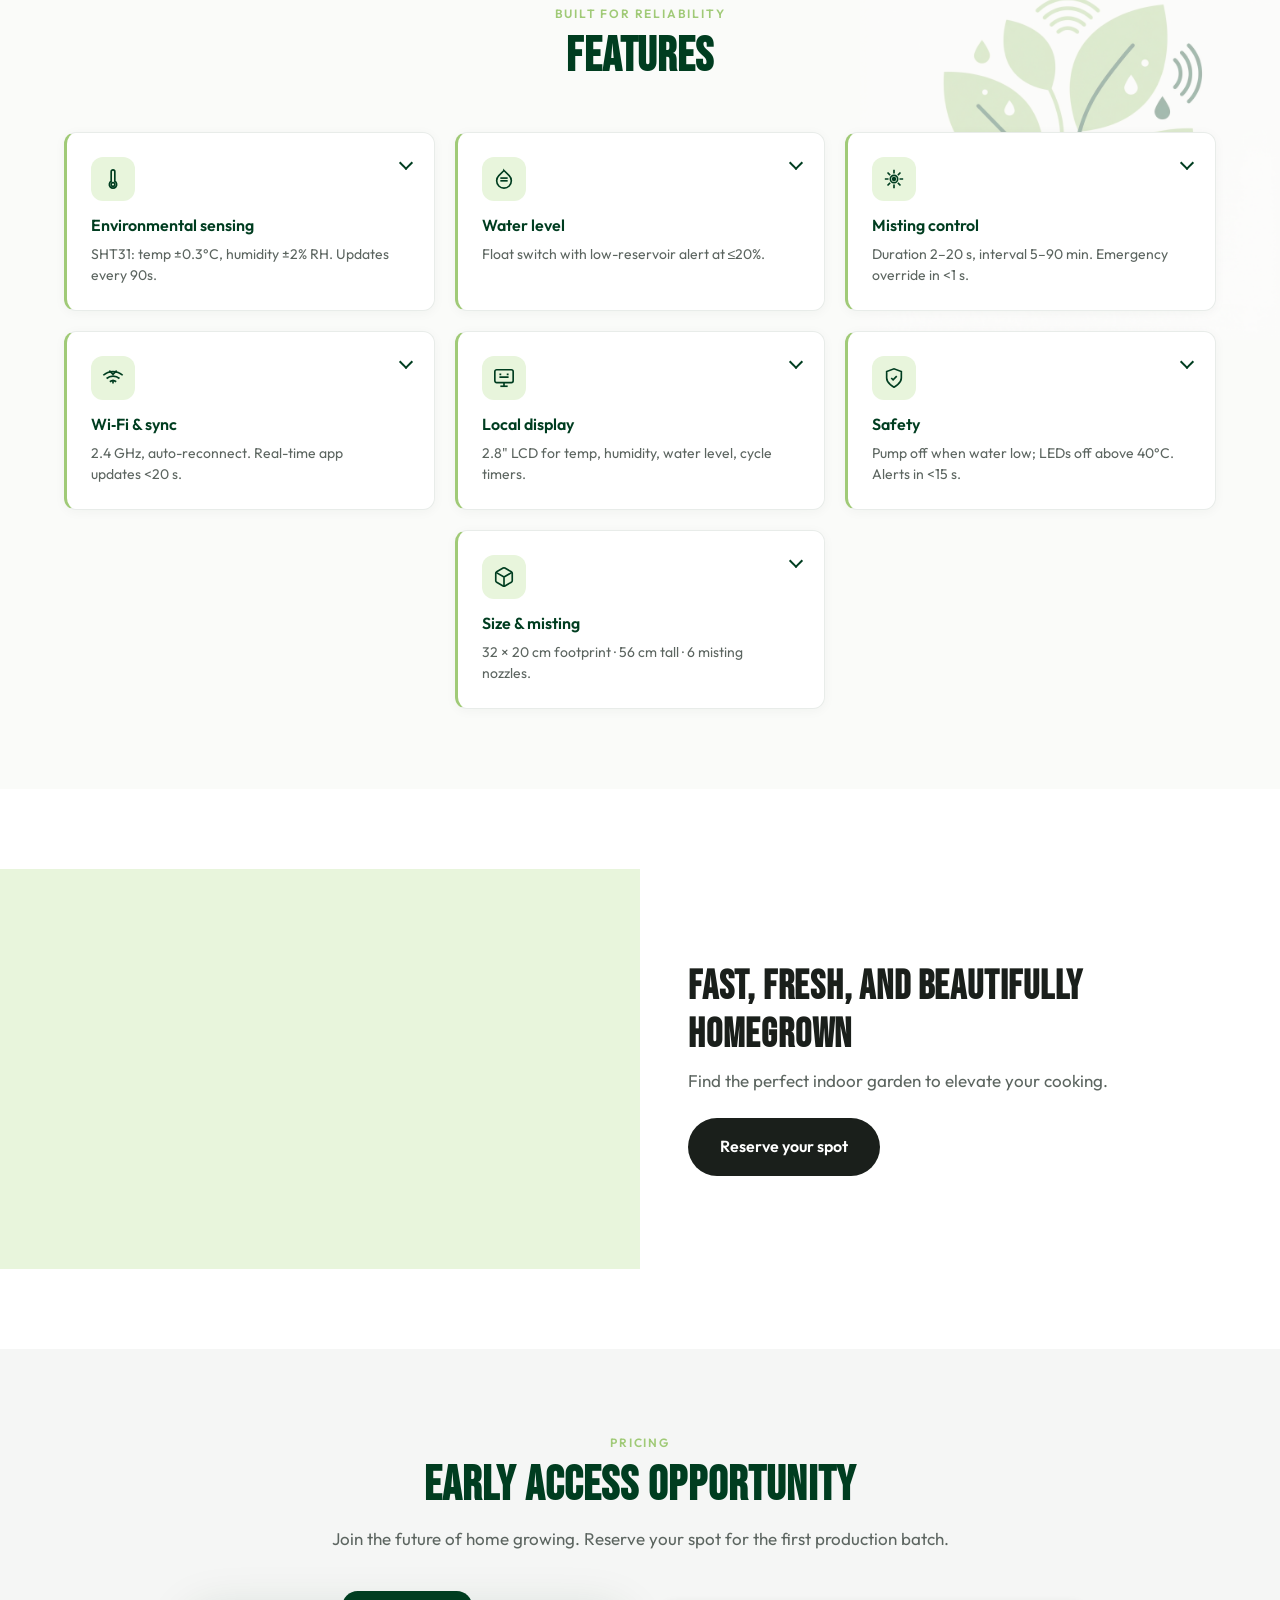
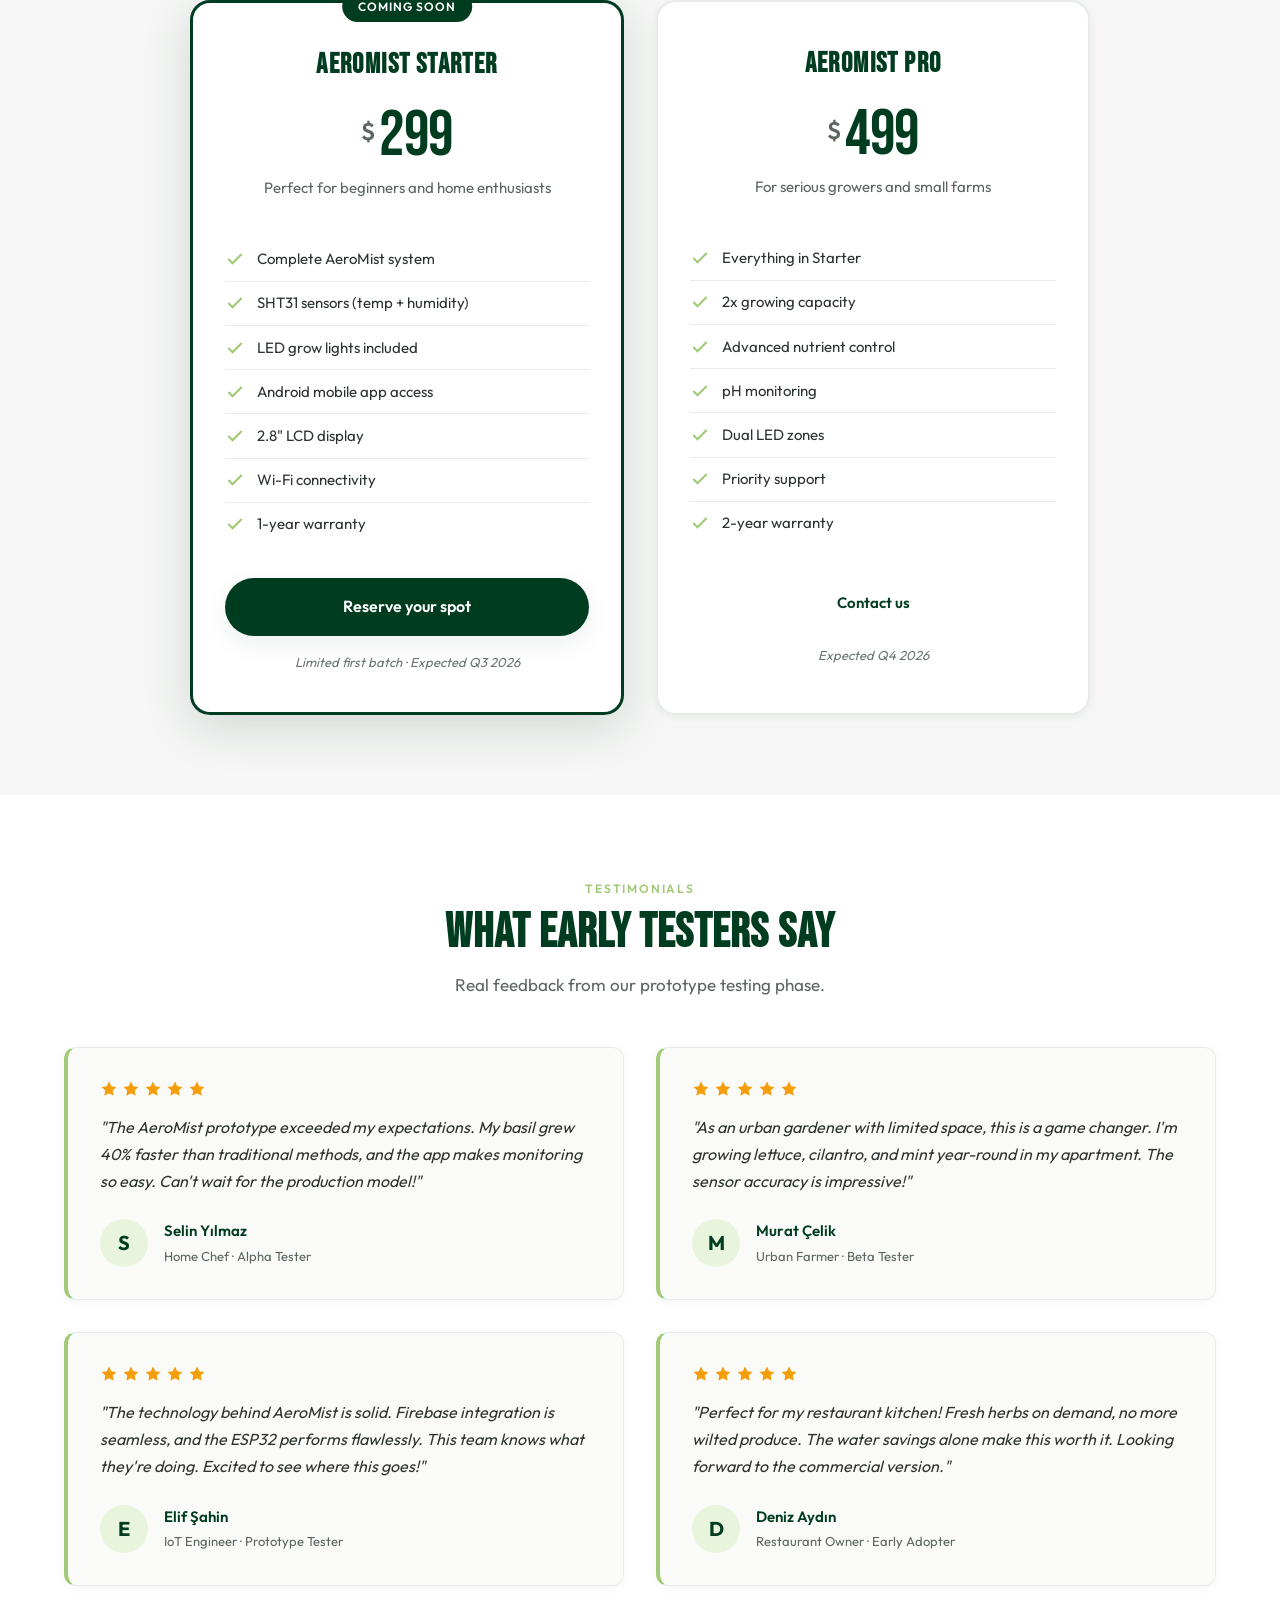
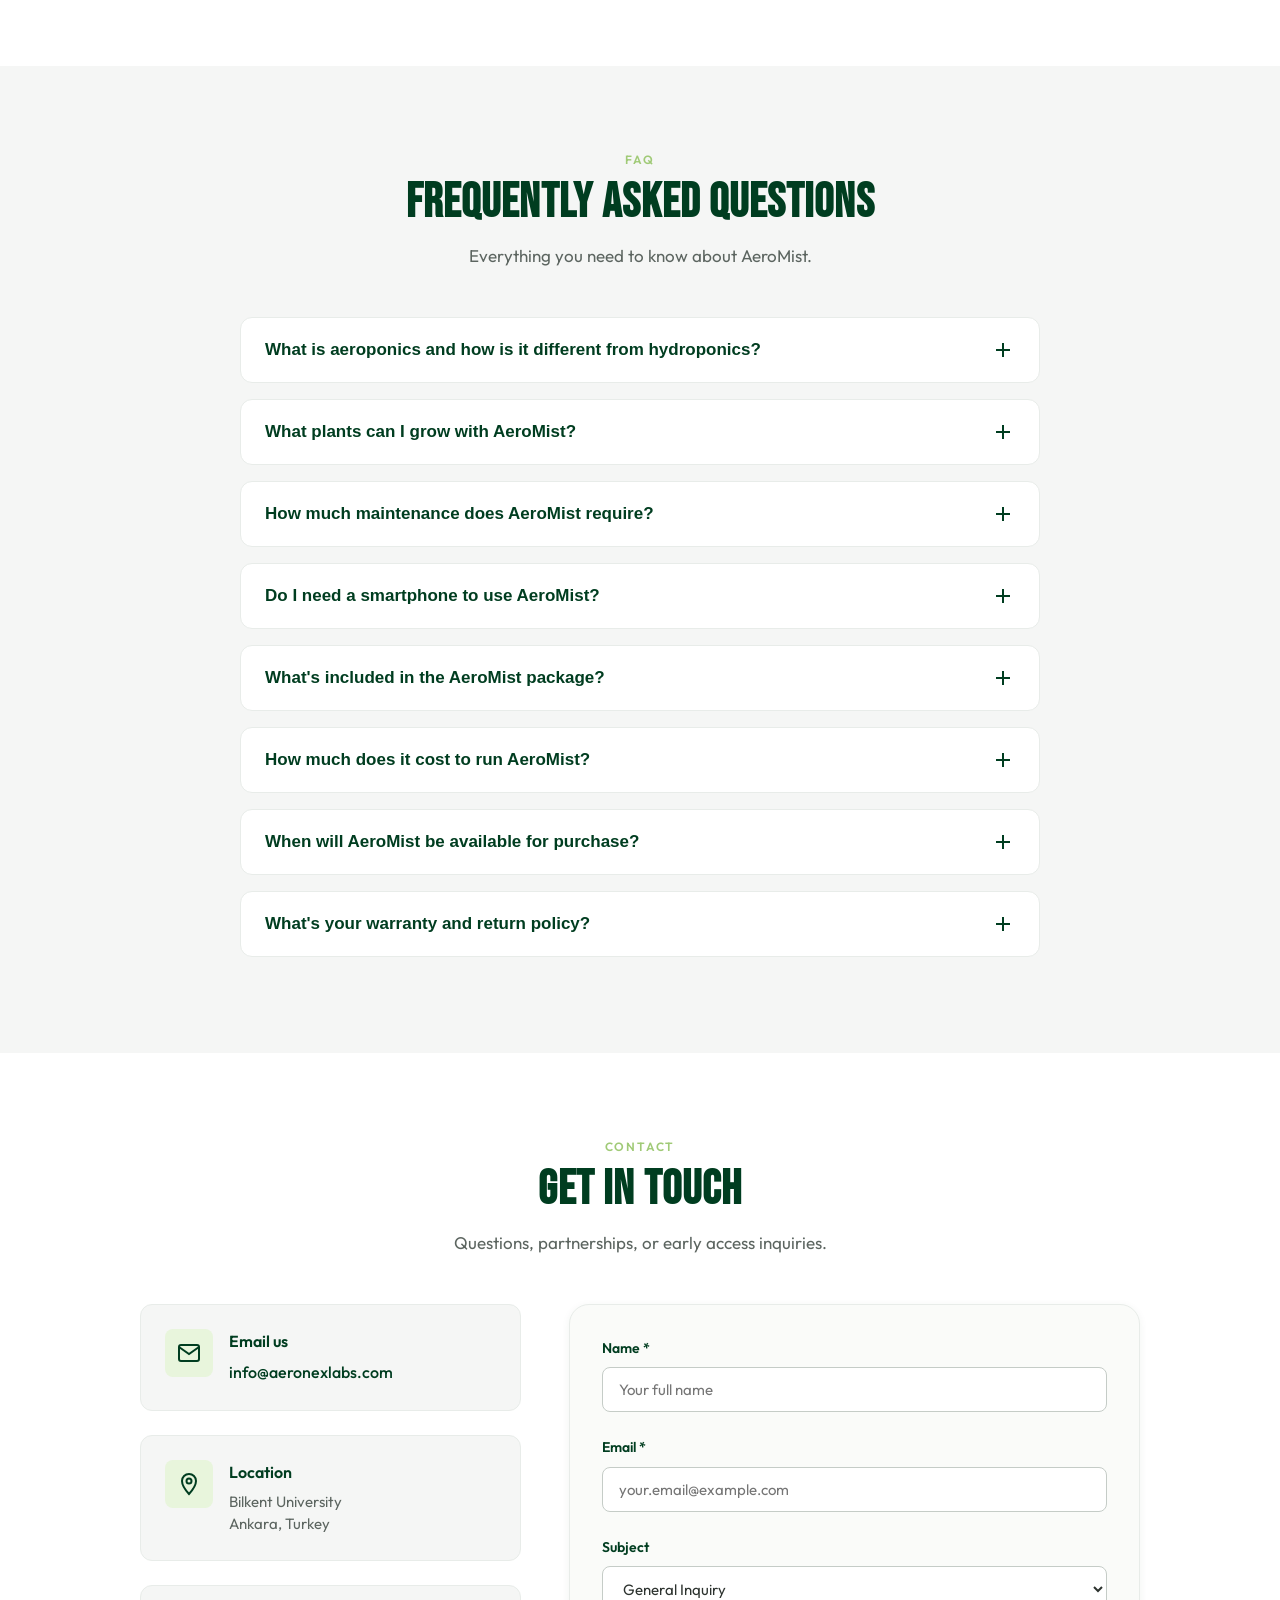
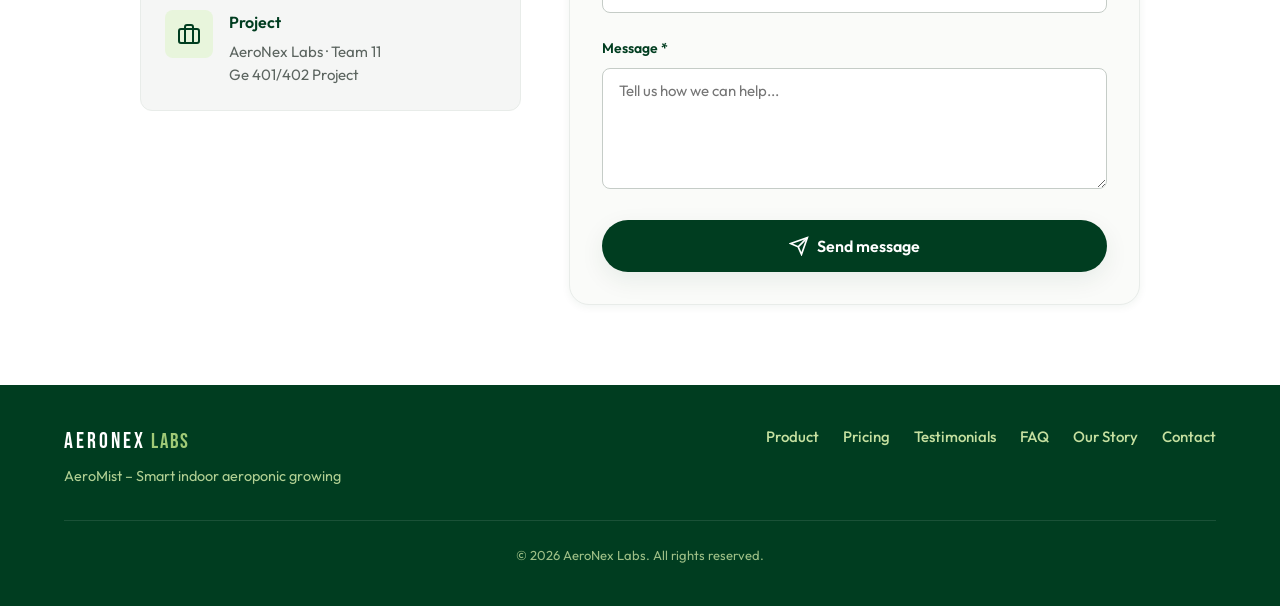
==== commit 9b963cc9: "a" ====
--- a/index.html
+++ b/index.html
@@ -2,7 +2,7 @@
 <html lang="en">
 <head>
   <meta charset="UTF-8" />
-  <meta name="viewport" content="width=device-width, initial-scale=1.0" />
+  <meta name="viewport" content="width=device-width, initial-scale=1.0, viewport-fit=cover" />
   <meta name="description" content="AeroNex Labs – AeroMist: Smart indoor aeroponic growing system. Grow plants without soil with automated misting, sensors, and mobile control." />
   <title>AeroNex Labs | AeroMist – Smart Indoor Aeroponic Growing</title>
   <link rel="preconnect" href="https://fonts.googleapis.com" />
--- a/css/style.css
+++ b/css/style.css
@@ -566,12 +566,135 @@
   color: var(--gray-500);
 }
 @media (max-width: 900px) {
-  .hero-split-inner { grid-template-columns: 1fr; text-align: center; }
-  .hero-split-content { max-width: none; }
-  .hero-split .hero-tagline { margin-left: auto; margin-right: auto; }
-  .hero-actions { justify-content: center; }
-  .hero-split-visual { order: -1; }
-  .hero-visual-card { max-width: 320px; }
+  /* Hero carousel: narrow viewports only — rules above 901px untouched */
+  html,
+  body {
+    overflow-x: hidden;
+    width: 100%;
+    max-width: 100%;
+    overscroll-behavior-x: none;
+  }
+  #main-content {
+    overflow-x: hidden;
+    max-width: 100%;
+  }
+  /* Fixed header: full bleed — safe-area on bars (header itself has no bg; padding there showed body white) */
+  .header {
+    width: 100%;
+    max-width: 100%;
+    box-sizing: border-box;
+  }
+  .top-bar,
+  .main-nav {
+    width: 100%;
+    max-width: 100%;
+    box-sizing: border-box;
+    padding-left: env(safe-area-inset-left, 0px);
+    padding-right: env(safe-area-inset-right, 0px);
+  }
+
+  .hero.hero-carousel {
+    display: block;
+    min-height: 0;
+    padding: 5.5rem 0 4rem;
+    overflow-x: hidden;
+    width: 100%;
+    max-width: 100%;
+    box-sizing: border-box;
+  }
+  .hero-carousel {
+    min-height: 0;
+  }
+  /* Clip row wider than screen; flex % width is ambiguous on WebKit */
+  .hero-carousel .hero-track {
+    min-height: 0;
+    width: 100%;
+    max-width: 100%;
+    overflow-x: hidden;
+    touch-action: pan-y pinch-zoom;
+  }
+  .hero-carousel .hero-slide {
+    flex: 0 0 100%;
+    width: 100%;
+    max-width: 100%;
+    min-width: 0;
+    box-sizing: border-box;
+    justify-content: center;
+  }
+  /* minmax(0,1fr) lets grid shrink below min-content (long headings / letter-spacing) */
+  .hero-carousel .hero-slide > .hero-split-inner {
+    min-width: 0;
+    width: 100%;
+    max-width: 100%;
+    grid-template-columns: minmax(0, 1fr);
+    text-align: center;
+  }
+  .hero-split-inner {
+    grid-template-columns: 1fr;
+    text-align: center;
+    min-width: 0;
+  }
+  .hero-split-content {
+    max-width: none;
+    min-width: 0;
+  }
+  .hero-carousel .hero-split-content {
+    max-width: 100%;
+    overflow-wrap: break-word;
+  }
+  .hero-carousel .hero-eyebrow {
+    letter-spacing: 0.12em;
+  }
+  .hero-split .hero-tagline {
+    margin-left: auto;
+    margin-right: auto;
+  }
+  .hero-actions {
+    justify-content: center;
+  }
+  .hero-split-visual {
+    order: -1;
+    min-width: 0;
+  }
+  .hero-visual-card {
+    max-width: min(100%, 320px);
+  }
+  .hero-split .hero-title {
+    overflow-wrap: anywhere;
+    word-wrap: break-word;
+  }
+  .hero-split .hero-tagline {
+    overflow-wrap: break-word;
+  }
+  /* Keep text clear of arrow hit area */
+  .hero-carousel .container {
+    padding-left: max(1rem, calc(env(safe-area-inset-left, 0px) + 2.75rem));
+    padding-right: max(1rem, calc(env(safe-area-inset-right, 0px) + 2.75rem));
+  }
+  .hero-carousel-prev {
+    left: max(0.35rem, env(safe-area-inset-left, 0px));
+  }
+  .hero-carousel-next {
+    right: max(0.35rem, env(safe-area-inset-right, 0px));
+  }
+  .hero-carousel-prev,
+  .hero-carousel-next {
+    width: 40px;
+    height: 40px;
+  }
+  .hero-carousel-dots {
+    bottom: 1.75rem;
+  }
+  .hero-carousel-dot {
+    -webkit-appearance: none;
+    appearance: none;
+    flex-shrink: 0;
+  }
+
+  .chat-fab {
+    right: max(1.5rem, calc(env(safe-area-inset-right, 0px) + 0.75rem));
+    bottom: max(1.5rem, calc(env(safe-area-inset-bottom, 0px) + 0.5rem));
+  }
 }
 .btn-black {
   background: var(--black);
@@ -3309,8 +3432,13 @@
     top: 92px;
     left: 0;
     right: 0;
+    width: 100%;
+    max-width: 100%;
+    box-sizing: border-box;
     background: var(--nav-dark);
     padding: 1rem;
+    padding-left: max(1rem, env(safe-area-inset-left, 0px));
+    padding-right: max(1rem, env(safe-area-inset-right, 0px));
     transform: translateY(-120%);
     transition: transform 0.3s ease;
     border-bottom: 1px solid rgba(255,255,255,0.1);
@@ -3341,6 +3469,10 @@
     padding: 5.5rem 0 3rem;
   }
 
+  .hero.hero-carousel {
+    padding: 5.5rem 0 3rem;
+  }
+
   .hero-scroll {
     display: none;
   }
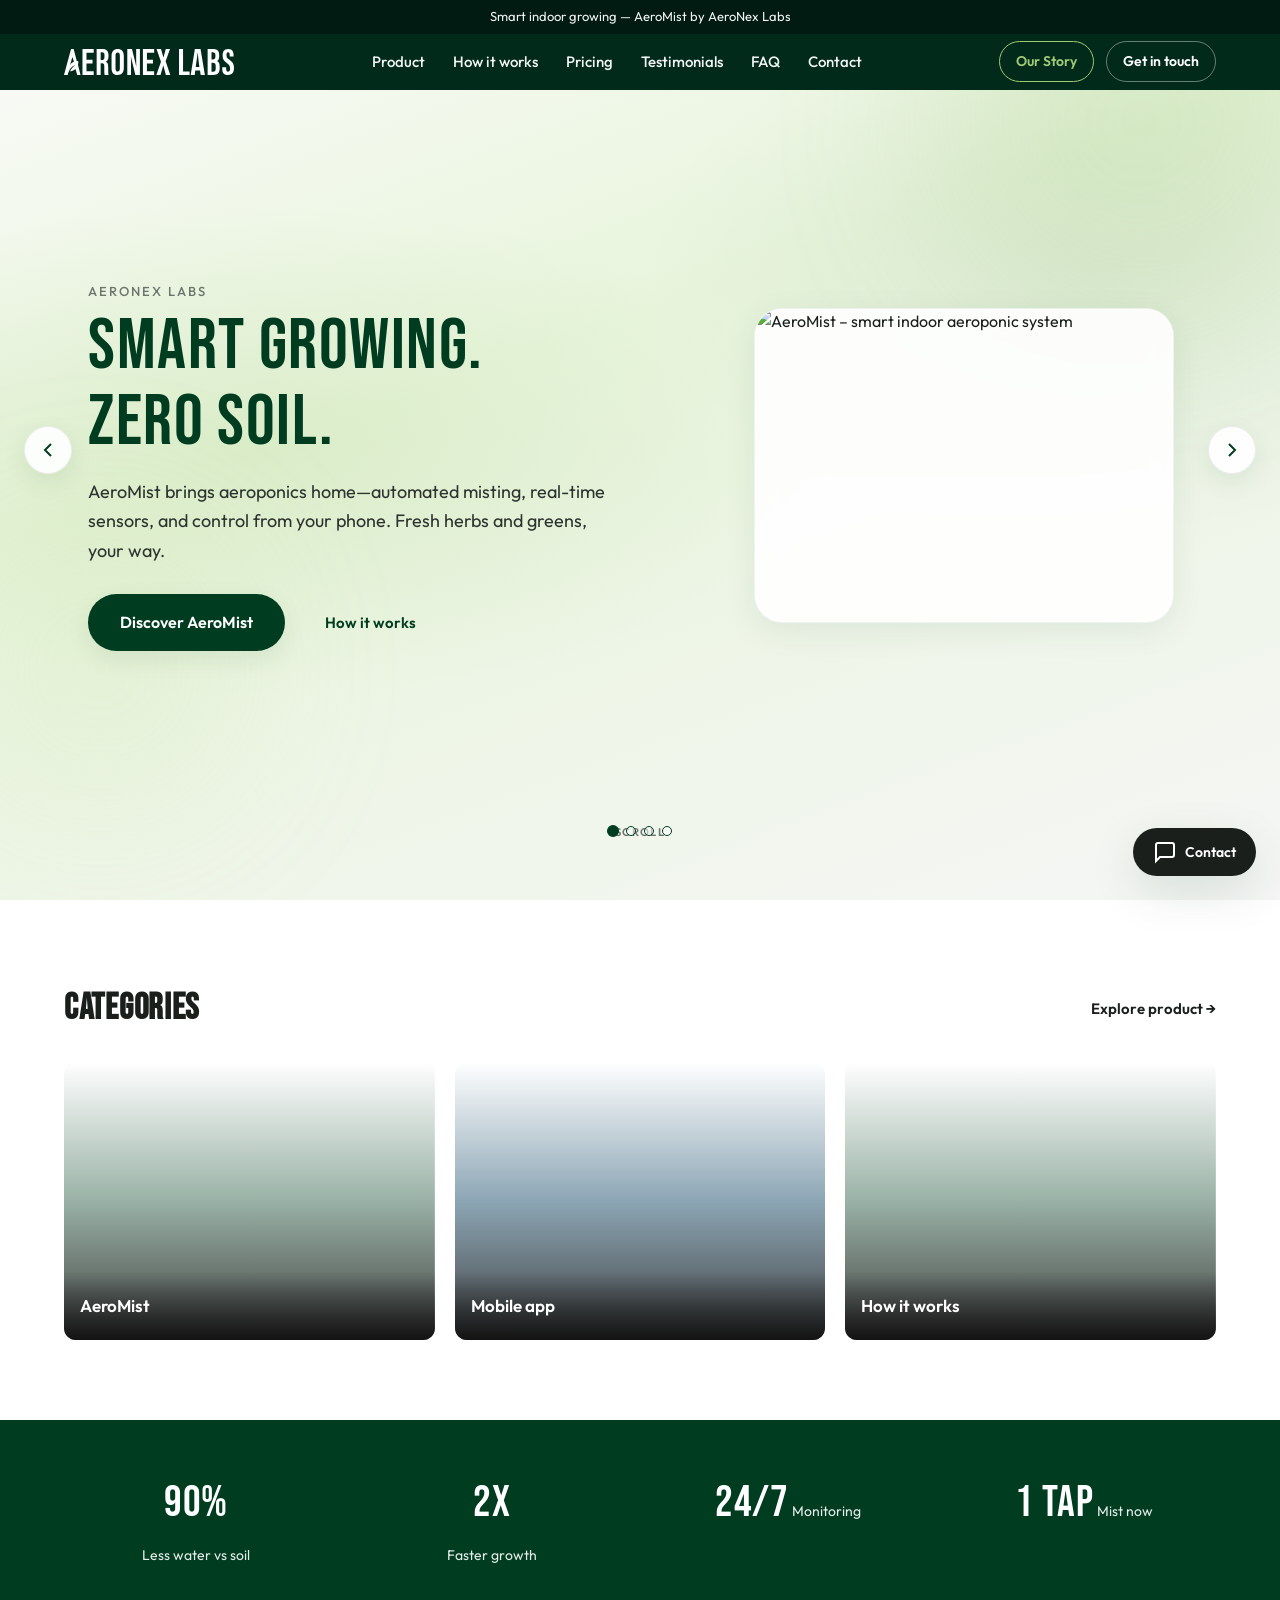
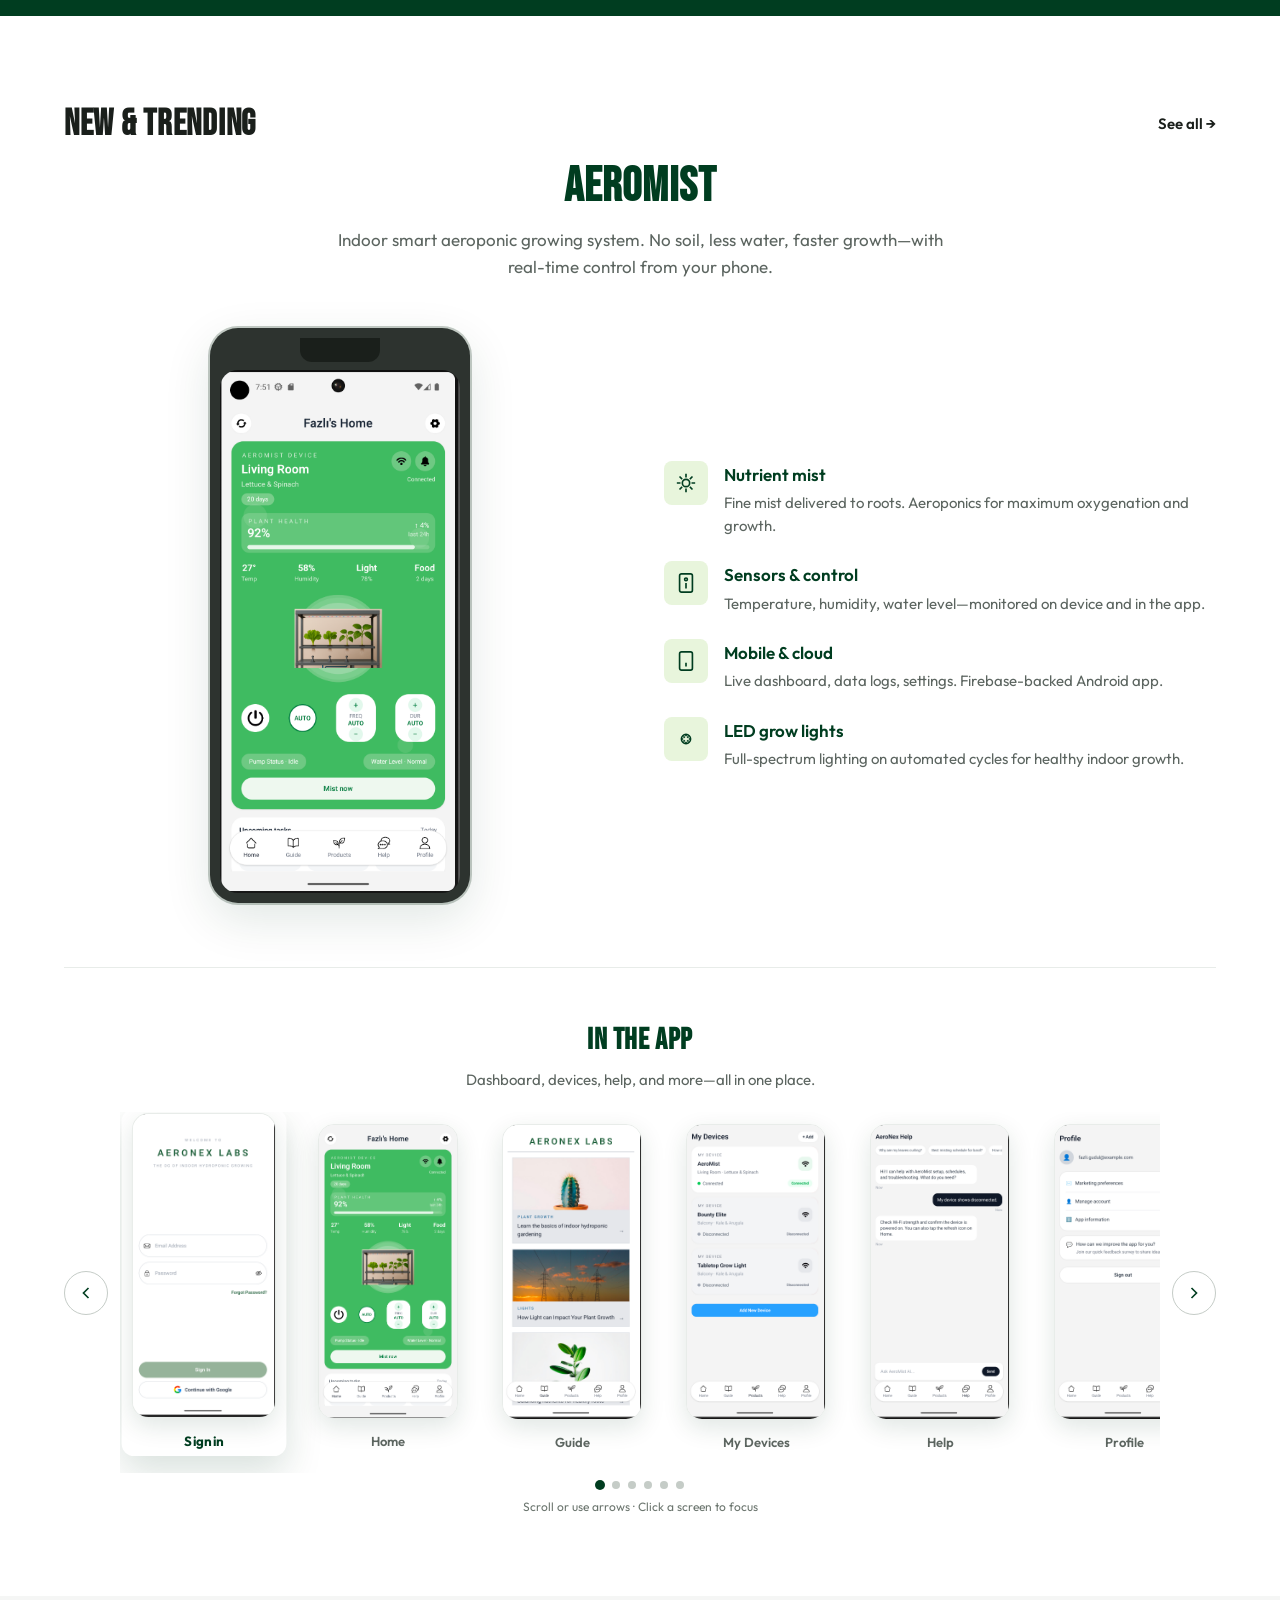
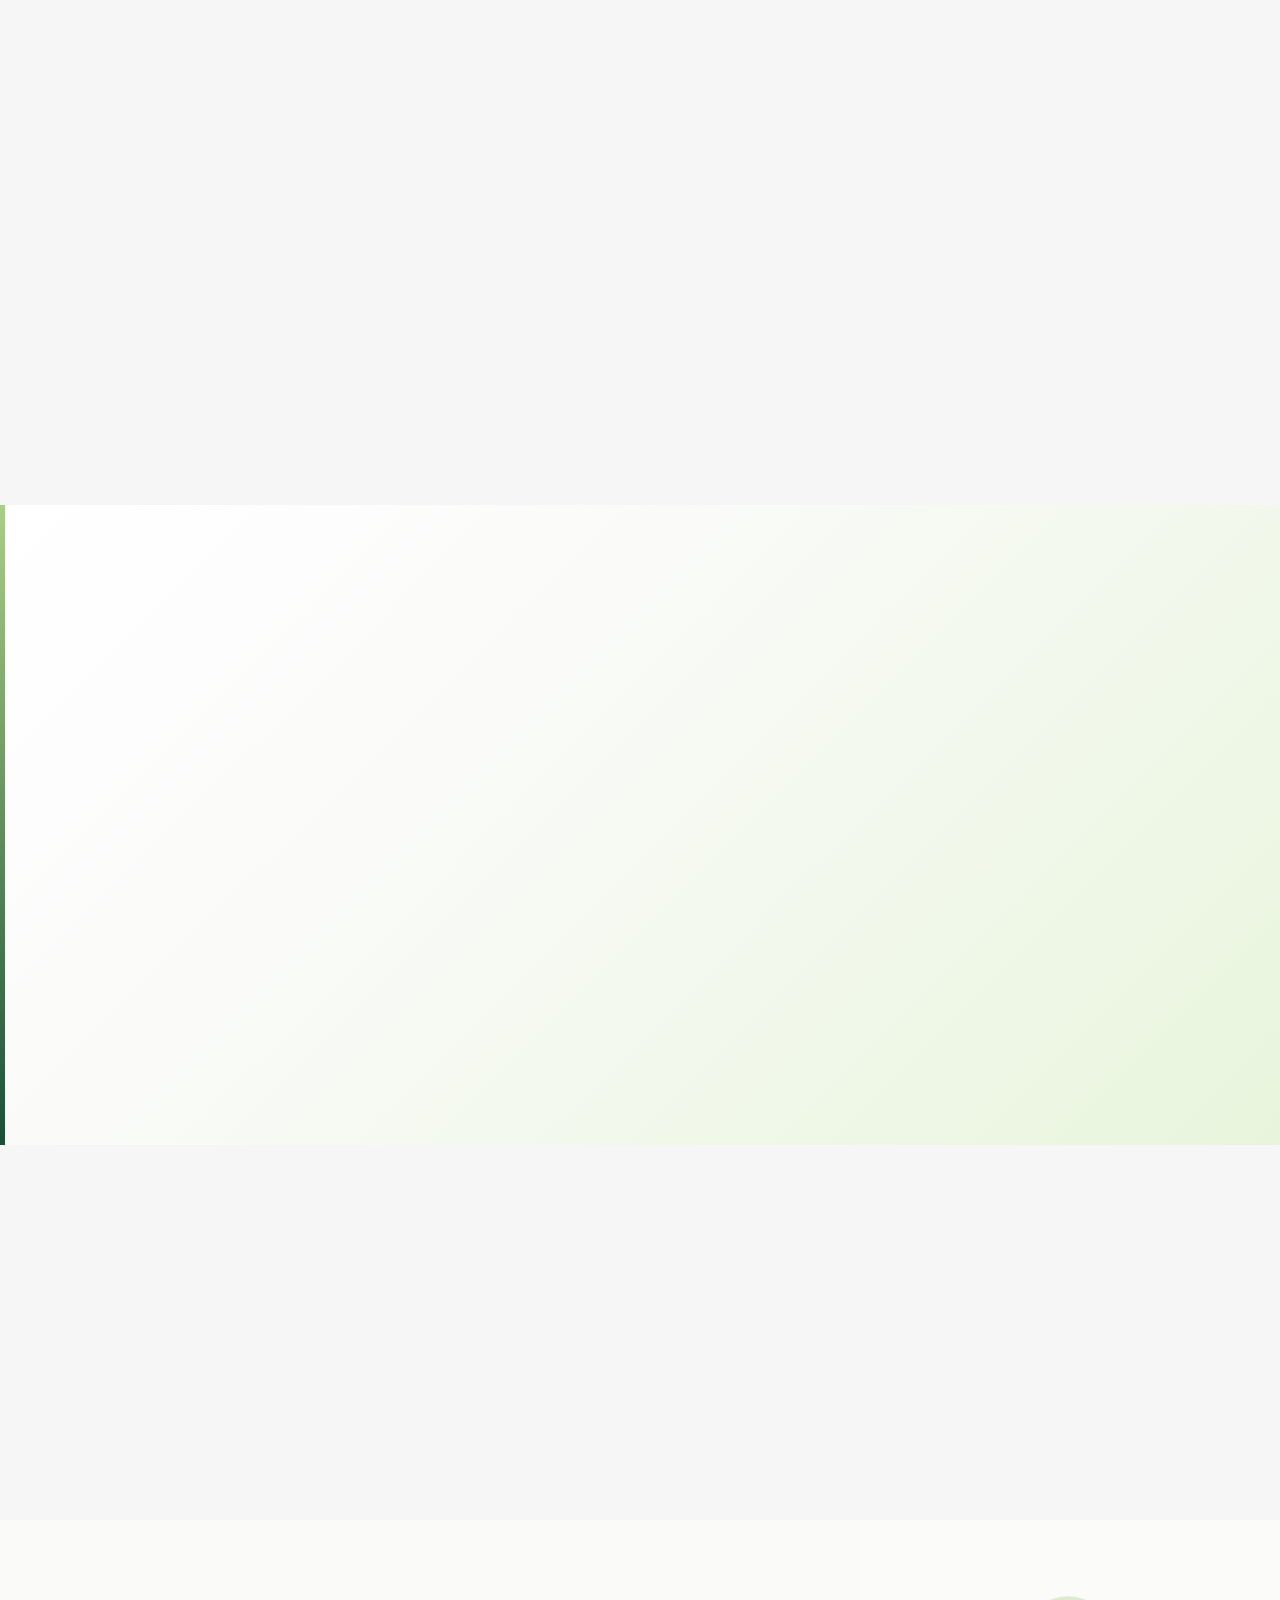
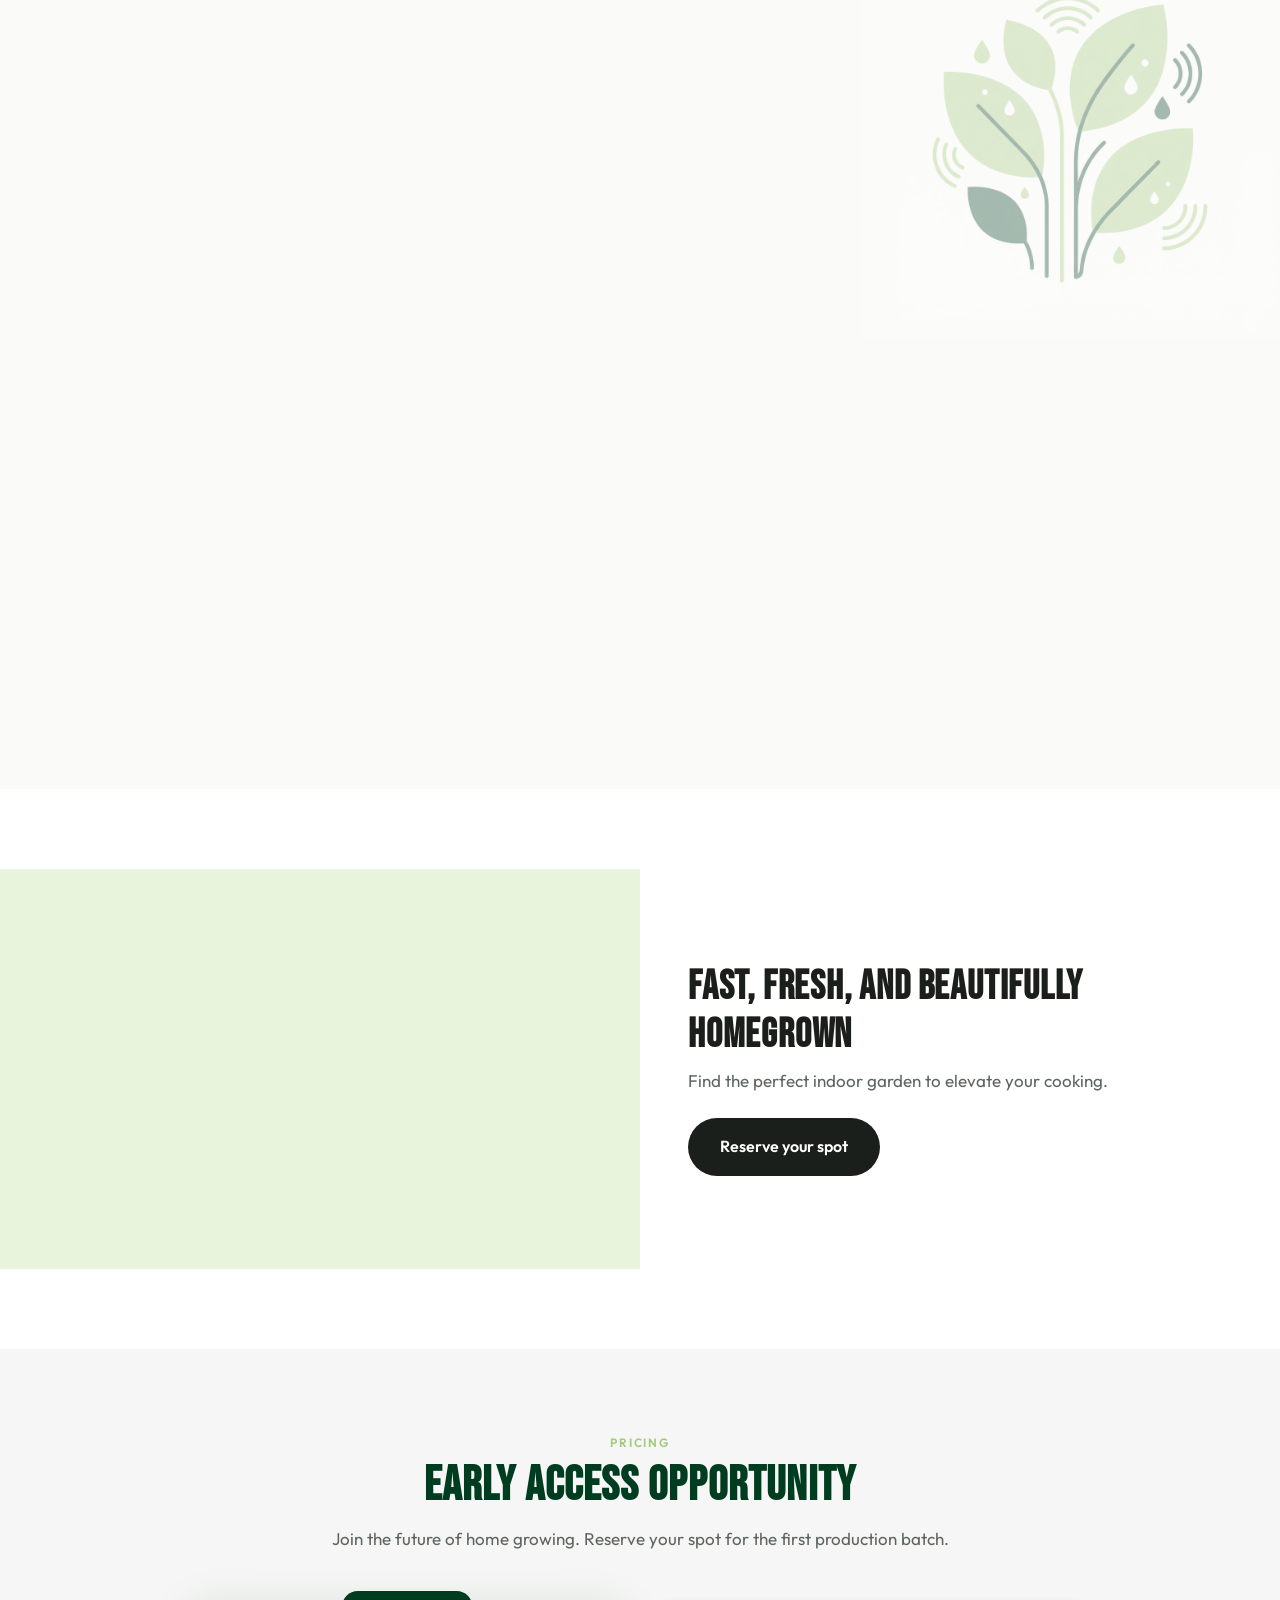
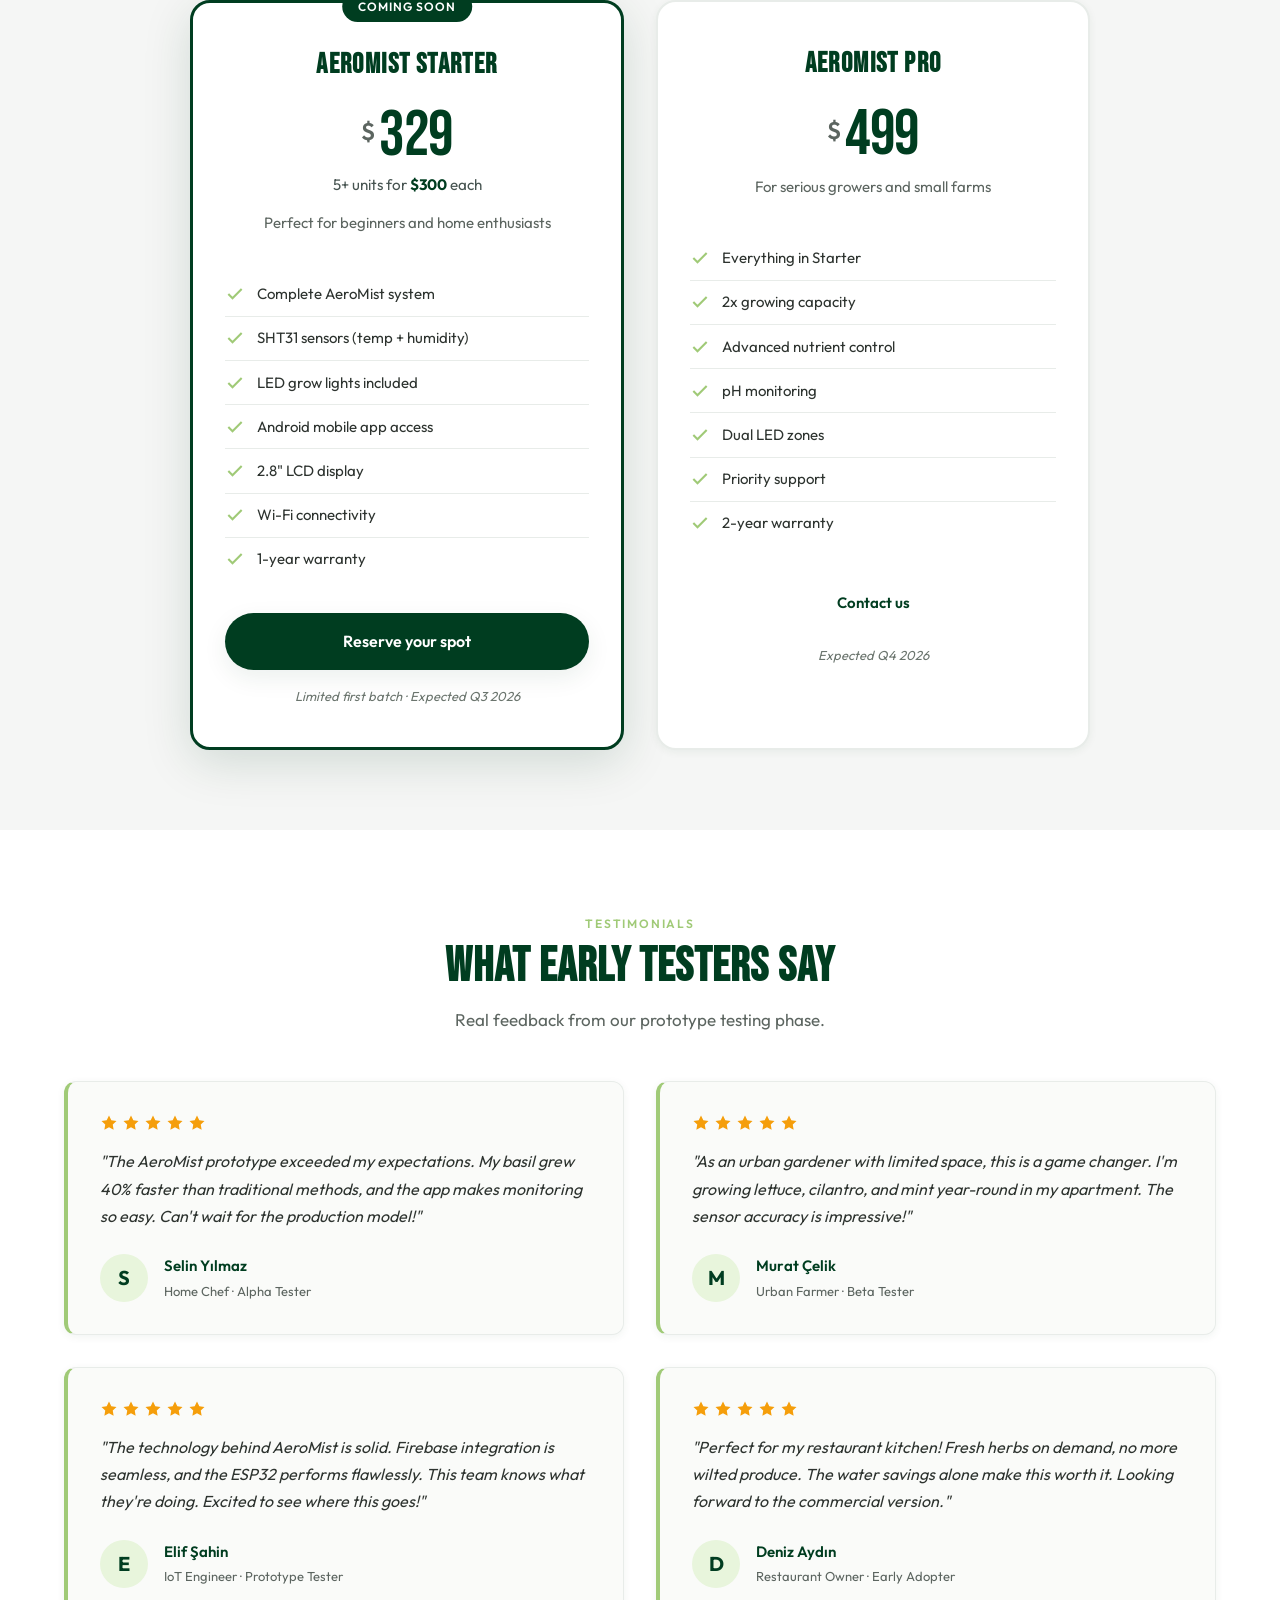
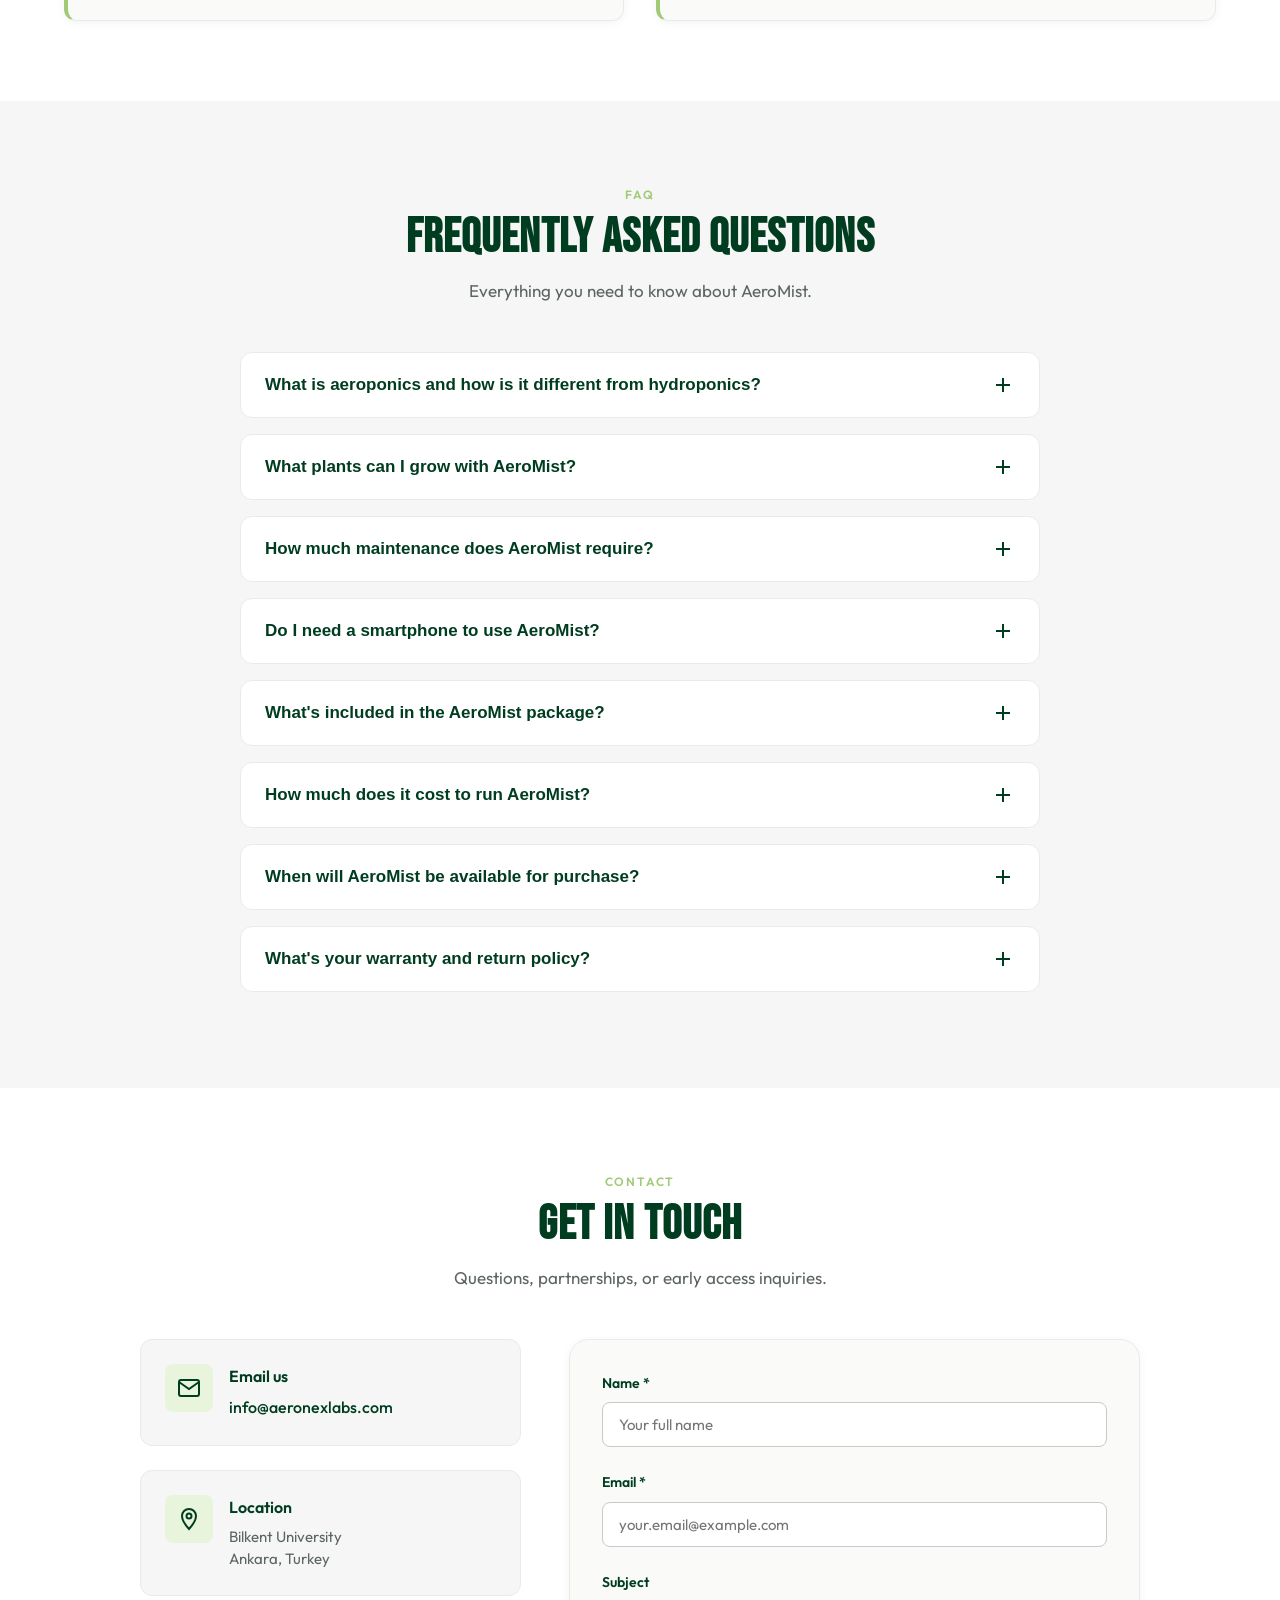
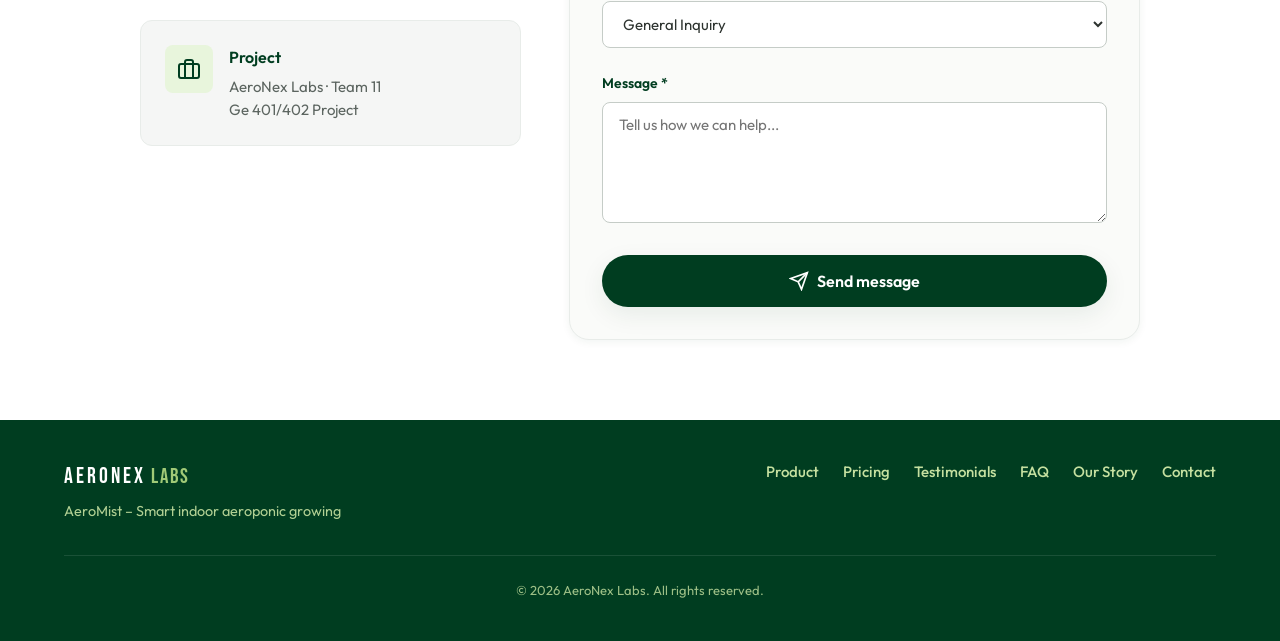
==== commit 9bbbf3e7: "Price tags changed" ====
--- a/index.html
+++ b/index.html
@@ -46,7 +46,7 @@
     </div>
   </header>
 
-  <main id="main-content">
+  <main id="main-content" class="page-main page-main-home">
     <section class="hero hero-carousel" id="hero-carousel">
       <div class="hero-split-bg">
         <div class="hero-gradient-mesh"></div>
@@ -539,8 +539,9 @@
             <h3 class="pricing-card-title">AeroMist Starter</h3>
             <div class="pricing-price">
               <span class="pricing-currency">$</span>
-              <span class="pricing-amount">299</span>
-            </div>
+              <span class="pricing-amount">329</span>
+            </div>
+            <p class="pricing-volume-note">5+ units for <strong>$300</strong> each</p>
             <p class="pricing-card-subtitle">Perfect for beginners and home enthusiasts</p>
             <ul class="pricing-features">
               <li><svg viewBox="0 0 24 24" fill="none" stroke="currentColor" stroke-width="2.5"><polyline points="20 6 9 17 4 12"/></svg>Complete AeroMist system</li>
--- a/css/style.css
+++ b/css/style.css
@@ -578,6 +578,9 @@
     overflow-x: hidden;
     max-width: 100%;
   }
+  .page-main-home {
+    padding-top: var(--mobile-header-offset, 92px);
+  }
   /* Fixed header: full bleed — safe-area on bars (header itself has no bg; padding there showed body white) */
   .header {
     width: 100%;
@@ -595,38 +598,55 @@
 
   .hero.hero-carousel {
     display: block;
-    min-height: 0;
-    padding: 5.5rem 0 4rem;
-    overflow-x: hidden;
+    min-height: auto;
+    padding: 5.5rem 0 2rem;
+    overflow-x: clip;
     width: 100%;
     max-width: 100%;
     box-sizing: border-box;
   }
+  .page-main-home .hero.hero-carousel {
+    padding-top: 1rem;
+  }
   .hero-carousel {
-    min-height: 0;
-  }
-  /* Clip row wider than screen; flex % width is ambiguous on WebKit */
+    min-height: auto;
+    overflow: clip;
+  }
   .hero-carousel .hero-track {
     min-height: 0;
     width: 100%;
     max-width: 100%;
-    overflow-x: hidden;
-    touch-action: pan-y pinch-zoom;
+    overflow-x: auto;
+    overflow-y: hidden;
+    -webkit-overflow-scrolling: touch;
+    scroll-snap-type: x mandatory;
+    scrollbar-width: none;
+    -ms-overflow-style: none;
+    touch-action: pan-x pan-y pinch-zoom;
+    overscroll-behavior-x: contain;
+    transition: none;
+  }
+  .hero-carousel .hero-track::-webkit-scrollbar {
+    display: none;
   }
   .hero-carousel .hero-slide {
     flex: 0 0 100%;
     width: 100%;
     max-width: 100%;
-    min-width: 0;
+    min-width: 100%;
     box-sizing: border-box;
     justify-content: center;
-  }
-  /* minmax(0,1fr) lets grid shrink below min-content (long headings / letter-spacing) */
+    scroll-snap-align: start;
+    scroll-snap-stop: always;
+  }
   .hero-carousel .hero-slide > .hero-split-inner {
     min-width: 0;
     width: 100%;
     max-width: 100%;
     grid-template-columns: minmax(0, 1fr);
+    gap: 1.5rem;
+    padding-top: 0.5rem;
+    padding-bottom: 0.5rem;
     text-align: center;
   }
   .hero-split-inner {
@@ -637,6 +657,7 @@
   .hero-split-content {
     max-width: none;
     min-width: 0;
+    margin: 0 auto;
   }
   .hero-carousel .hero-split-content {
     max-width: 100%;
@@ -650,26 +671,41 @@
     margin-right: auto;
   }
   .hero-actions {
+    flex-direction: column;
     justify-content: center;
+    align-items: stretch;
+    width: 100%;
+    max-width: 320px;
+    margin-left: auto;
+    margin-right: auto;
+  }
+  .hero-actions .btn {
+    justify-content: center;
+    width: 100%;
   }
   .hero-split-visual {
     order: -1;
     min-width: 0;
   }
   .hero-visual-card {
-    max-width: min(100%, 320px);
+    width: min(100%, 320px);
+    max-width: 320px;
+    margin: 0 auto;
   }
   .hero-split .hero-title {
+    font-size: clamp(2.6rem, 12vw, 3.7rem);
+    line-height: 1;
     overflow-wrap: anywhere;
     word-wrap: break-word;
   }
   .hero-split .hero-tagline {
+    font-size: 1rem;
+    line-height: 1.6;
     overflow-wrap: break-word;
   }
-  /* Keep text clear of arrow hit area */
   .hero-carousel .container {
-    padding-left: max(1rem, calc(env(safe-area-inset-left, 0px) + 2.75rem));
-    padding-right: max(1rem, calc(env(safe-area-inset-right, 0px) + 2.75rem));
+    padding-left: max(1rem, env(safe-area-inset-left, 0px));
+    padding-right: max(1rem, env(safe-area-inset-right, 0px));
   }
   .hero-carousel-prev {
     left: max(0.35rem, env(safe-area-inset-left, 0px));
@@ -679,16 +715,24 @@
   }
   .hero-carousel-prev,
   .hero-carousel-next {
-    width: 40px;
-    height: 40px;
+    display: none;
   }
   .hero-carousel-dots {
-    bottom: 1.75rem;
+    position: static;
+    left: auto;
+    bottom: auto;
+    transform: none;
+    justify-content: center;
+    margin: 0.75rem auto 0;
+    padding-bottom: max(0px, env(safe-area-inset-bottom, 0px));
   }
   .hero-carousel-dot {
     -webkit-appearance: none;
     appearance: none;
     flex-shrink: 0;
+  }
+  .hero-scroll-hint {
+    display: none;
   }
 
   .chat-fab {
@@ -2423,7 +2467,6 @@
 }
 
 @media (max-width: 640px) {
-  .story-values .values-list { grid-template-columns: 1fr; }
   .story-origin-card { padding: 1.5rem 1.75rem; }
   .story-origin-text { font-size: 1.0625rem; }
 }
@@ -2791,12 +2834,99 @@
   width: 22px;
   height: 22px;
 }
+@media (max-width: 900px) {
+  .story-values .values-list {
+    gap: 1.125rem;
+  }
+
+  .team-members-grid {
+    grid-template-columns: repeat(2, minmax(0, 1fr));
+    gap: 1.75rem 1.25rem;
+    max-width: 680px;
+  }
+
+  .team-member-card:nth-child(6),
+  .team-member-card:nth-child(7) {
+    grid-column: auto;
+    transform: none;
+  }
+}
+
+@media (max-width: 768px) {
+  .story-values {
+    max-width: 460px;
+    margin-left: auto;
+    margin-right: auto;
+  }
+
+  .story-values .values-list {
+    grid-template-columns: 1fr;
+    gap: 1rem;
+  }
+
+  .story-values .value-card {
+    padding: 1.25rem 1.125rem;
+    gap: 1rem;
+  }
+
+  .story-values .value-card-icon {
+    width: 48px;
+    height: 48px;
+  }
+
+  .story-values .value-card-icon svg {
+    width: 24px;
+    height: 24px;
+  }
+
+  .team-page-section {
+    padding-top: 2rem;
+    padding-bottom: 2.5rem;
+  }
+
+  .team-members-grid {
+    grid-template-columns: 1fr;
+    gap: 2rem;
+    max-width: 340px;
+  }
+
+  .team-member-card {
+    min-height: auto;
+  }
+
+  .team-member-photo {
+    width: 112px;
+    height: 112px;
+  }
+
+  .team-member-photo::before {
+    font-size: 2.4rem;
+  }
+
+  .team-member-role {
+    max-width: none;
+    width: 100%;
+  }
+
+  .team-member-linkedin {
+    margin-top: 0.4rem;
+  }
+}
+
 @media (max-width: 500px) {
-  .team-members-grid { grid-template-columns: repeat(2, 1fr); gap: 1.5rem; max-width: none; }
-  .team-member-card:nth-child(6),
-  .team-member-card:nth-child(7) { grid-column: auto; }
-  .team-member-photo { width: 100px; height: 100px; }
-  .team-member-photo::before { font-size: 2.25rem; }
+  .team-members-grid {
+    max-width: 300px;
+    gap: 1.75rem;
+  }
+
+  .team-member-photo {
+    width: 100px;
+    height: 100px;
+  }
+
+  .team-member-photo::before {
+    font-size: 2.25rem;
+  }
 }
 
 /* ---- Team (index inline grid - kept for any legacy) ---- */
@@ -2915,6 +3045,16 @@
   color: var(--deep-green);
   letter-spacing: -0.02em;
 }
+.pricing-volume-note {
+  margin: -0.1rem 0 1rem;
+  font-size: 0.95rem;
+  color: var(--gray-700);
+  line-height: 1.35;
+}
+.pricing-volume-note strong {
+  color: var(--deep-green);
+  font-weight: 700;
+}
 .pricing-card-subtitle {
   font-size: 0.9375rem;
   color: var(--gray-600);
@@ -2960,6 +3100,9 @@
   .pricing-cards {
     grid-template-columns: 1fr;
     max-width: 400px;
+  }
+  .pricing-volume-note {
+    font-size: 0.9rem;
   }
 }
 
@@ -3427,9 +3570,37 @@
 }
 
 @media (max-width: 768px) {
+  .top-bar {
+    padding: 0.3rem 0;
+  }
+
+  .top-bar-inner,
+  .nav-inner {
+    padding-left: max(1rem, env(safe-area-inset-left, 0px));
+    padding-right: max(1rem, env(safe-area-inset-right, 0px));
+  }
+
+  .top-bar-text {
+    display: block;
+    font-size: 0.7rem;
+    line-height: 1.35;
+    text-wrap: balance;
+  }
+
+  .nav-inner {
+    min-height: 56px;
+    gap: 0.75rem;
+  }
+
+  .logo-svg-wrap {
+    width: min(170px, calc(100vw - 88px));
+    height: auto;
+    aspect-ratio: 170 / 36;
+  }
+
   .nav {
     position: fixed;
-    top: 92px;
+    top: var(--mobile-header-offset, 92px);
     left: 0;
     right: 0;
     width: 100%;
@@ -3442,6 +3613,9 @@
     transform: translateY(-120%);
     transition: transform 0.3s ease;
     border-bottom: 1px solid rgba(255,255,255,0.1);
+    max-height: calc(100dvh - var(--mobile-header-offset, 92px));
+    overflow-y: auto;
+    overscroll-behavior: contain;
   }
 
   .nav.is-open {
@@ -3462,6 +3636,7 @@
 
   .nav-toggle {
     display: flex;
+    flex: 0 0 auto;
   }
 
   .hero {
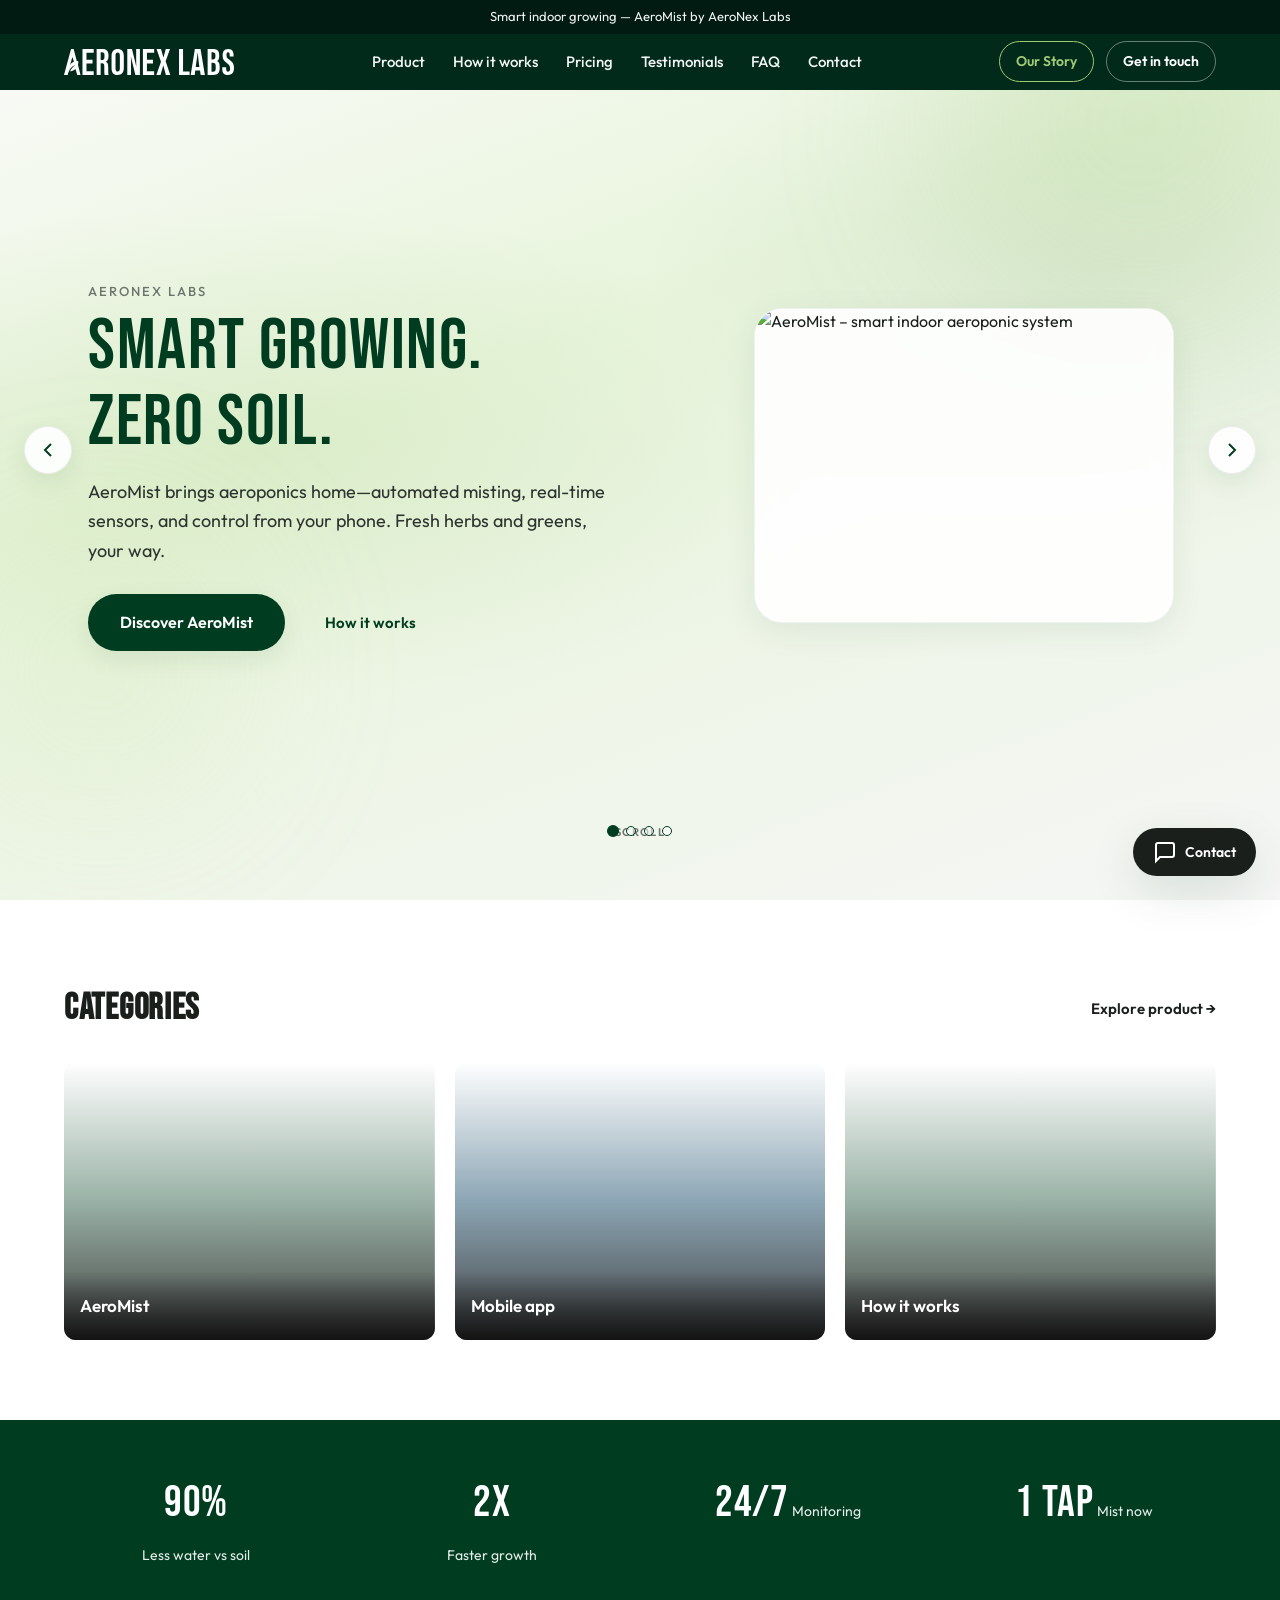
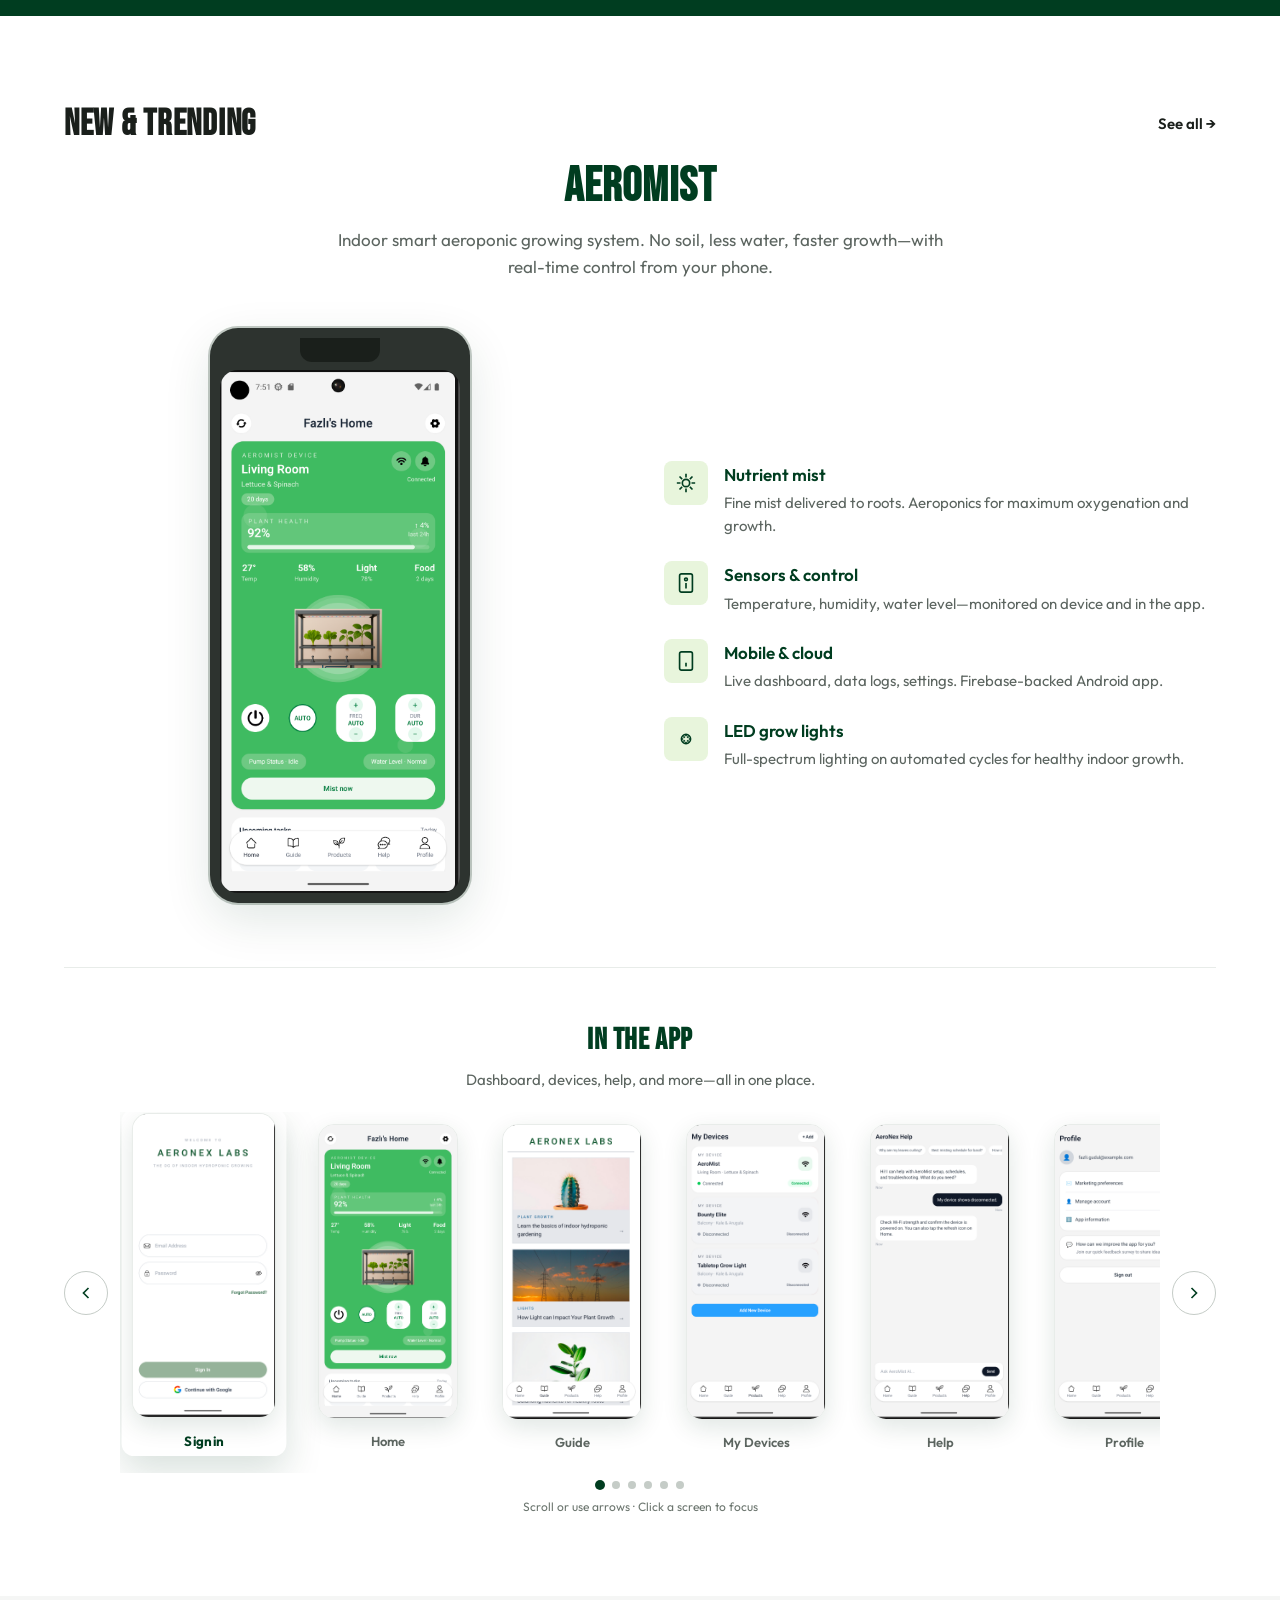
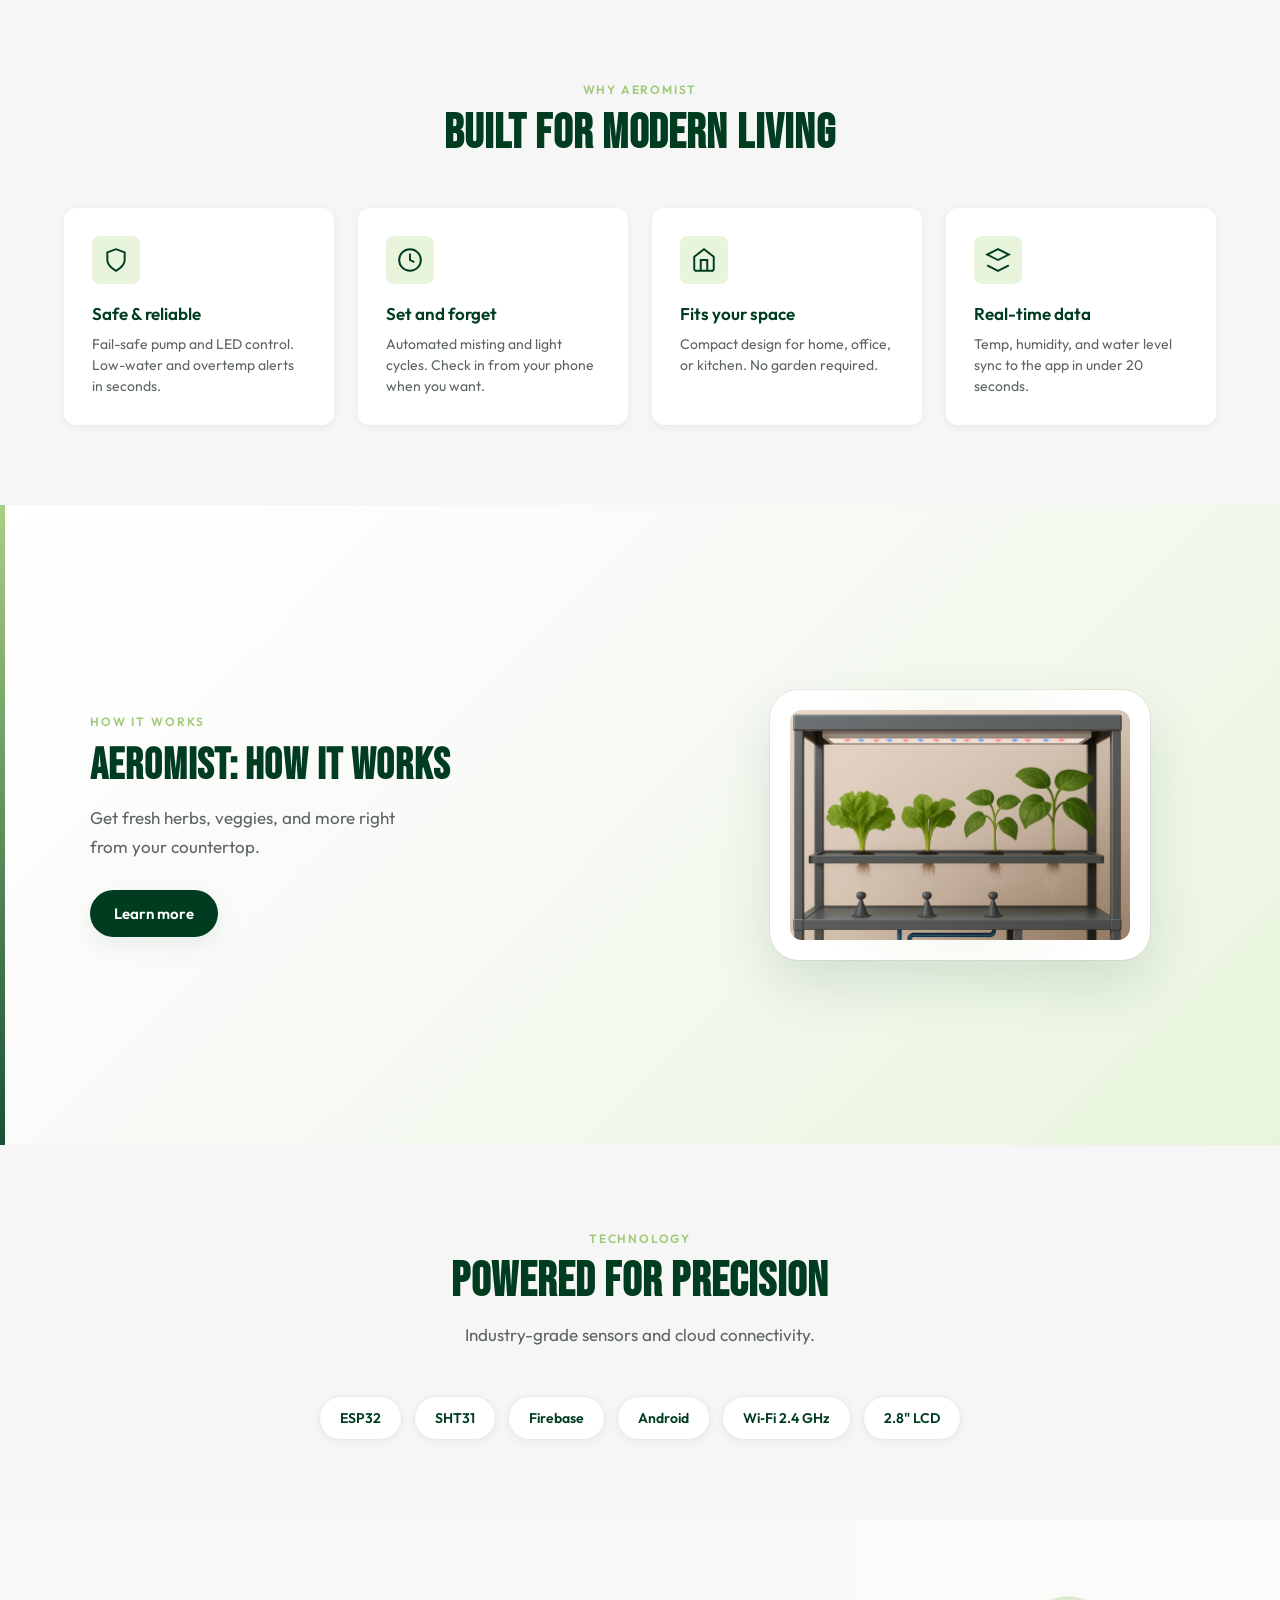
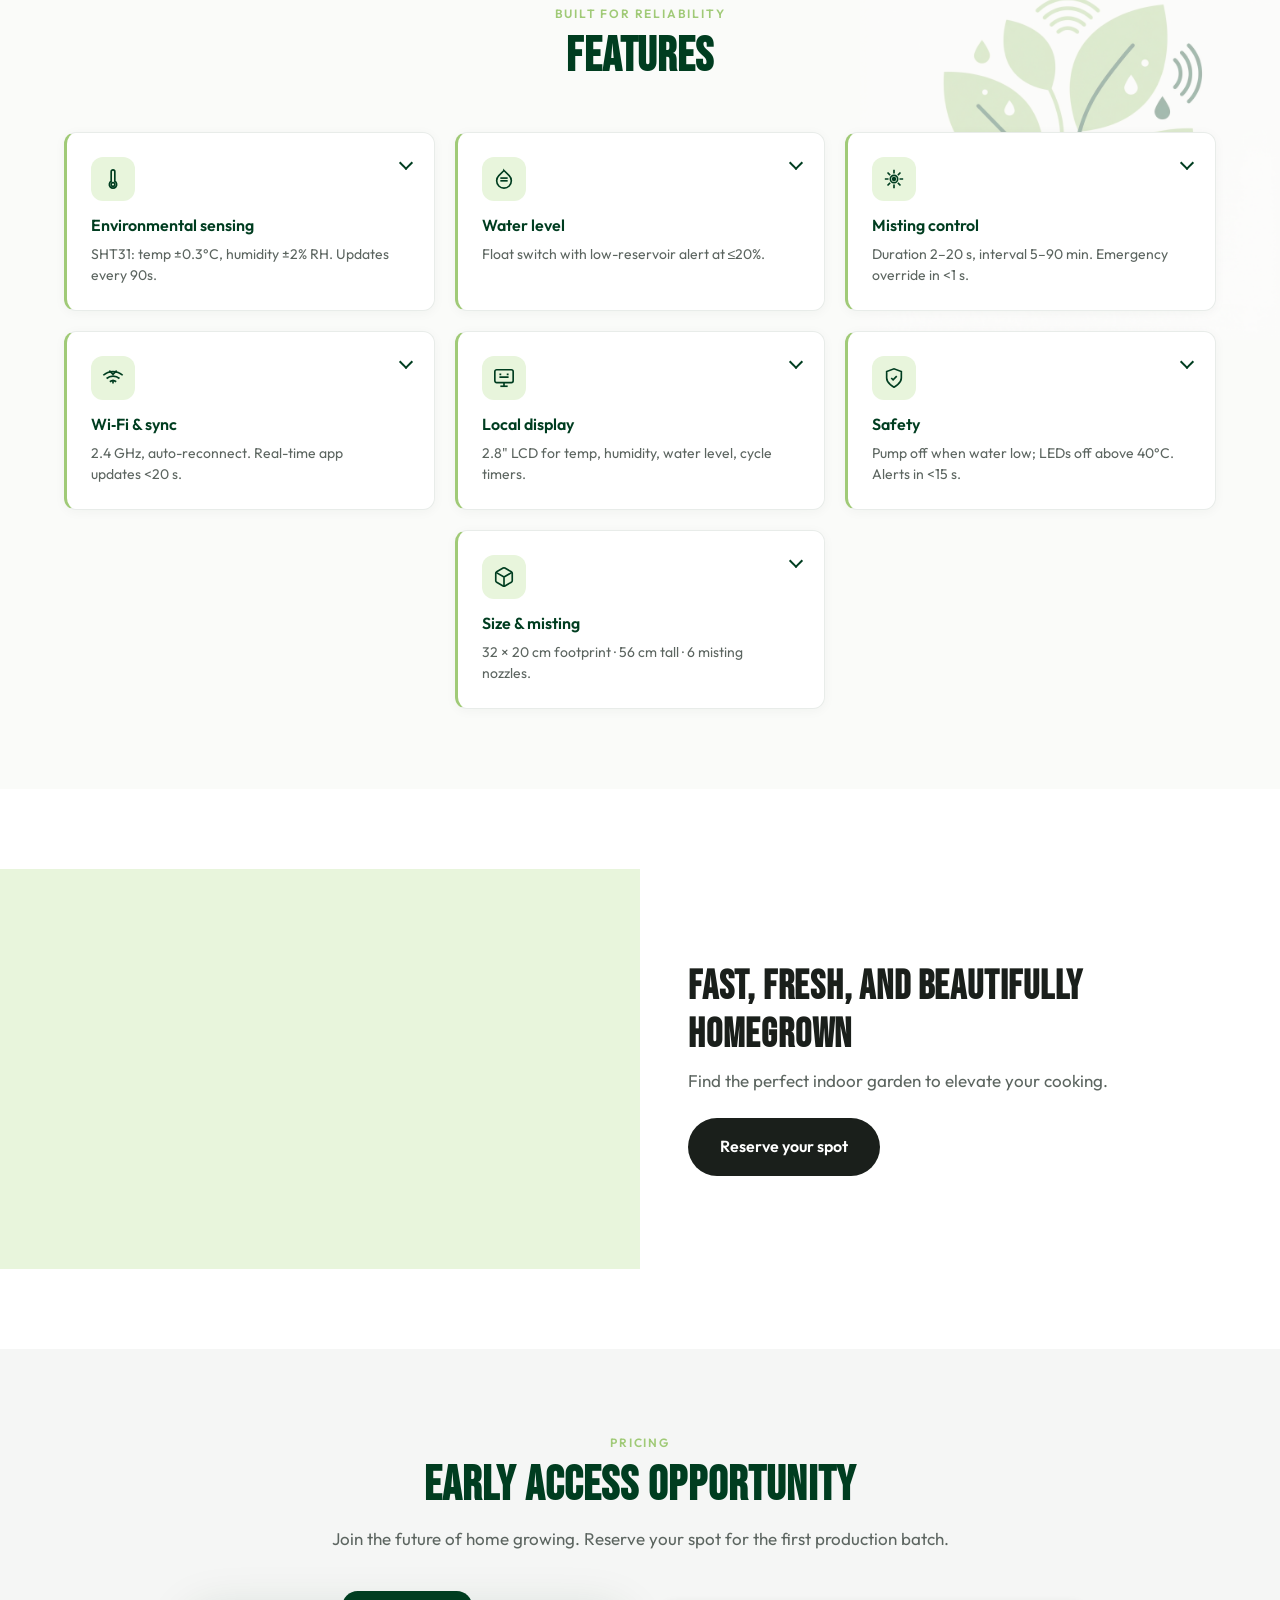
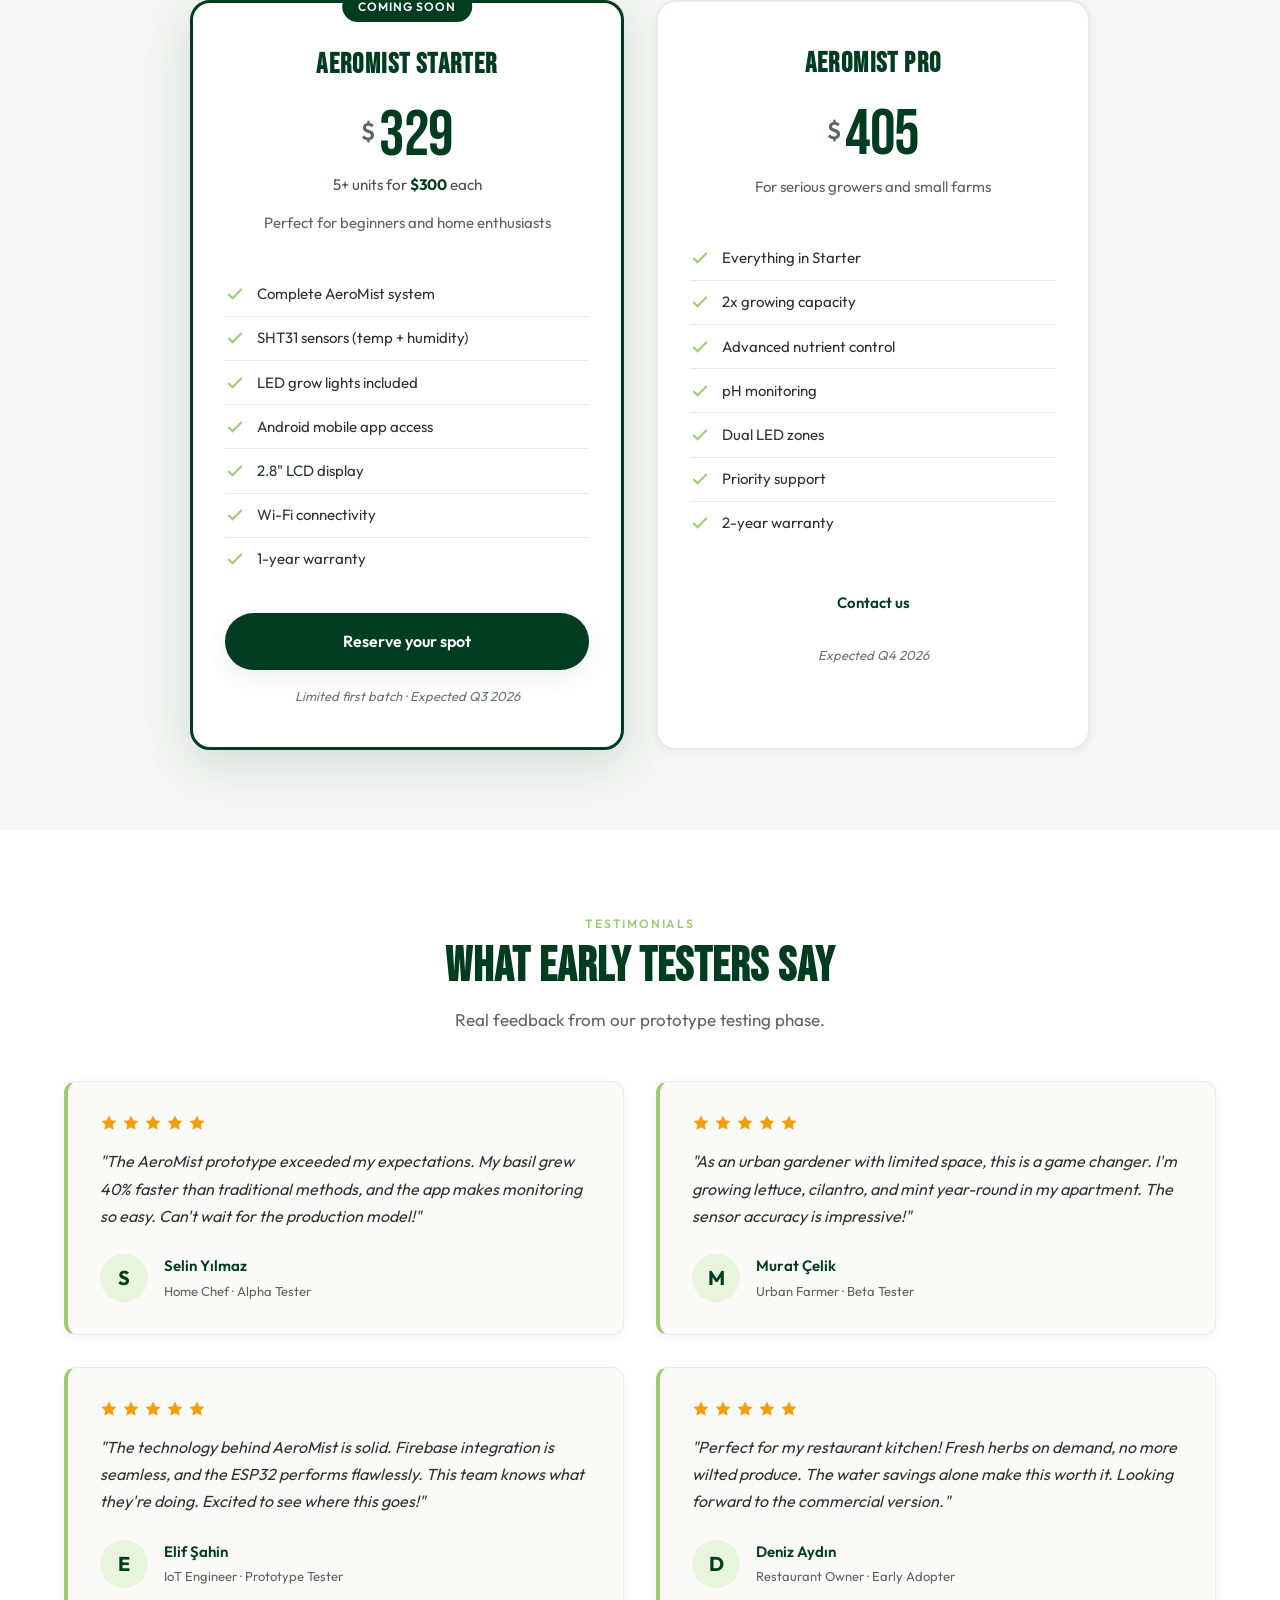
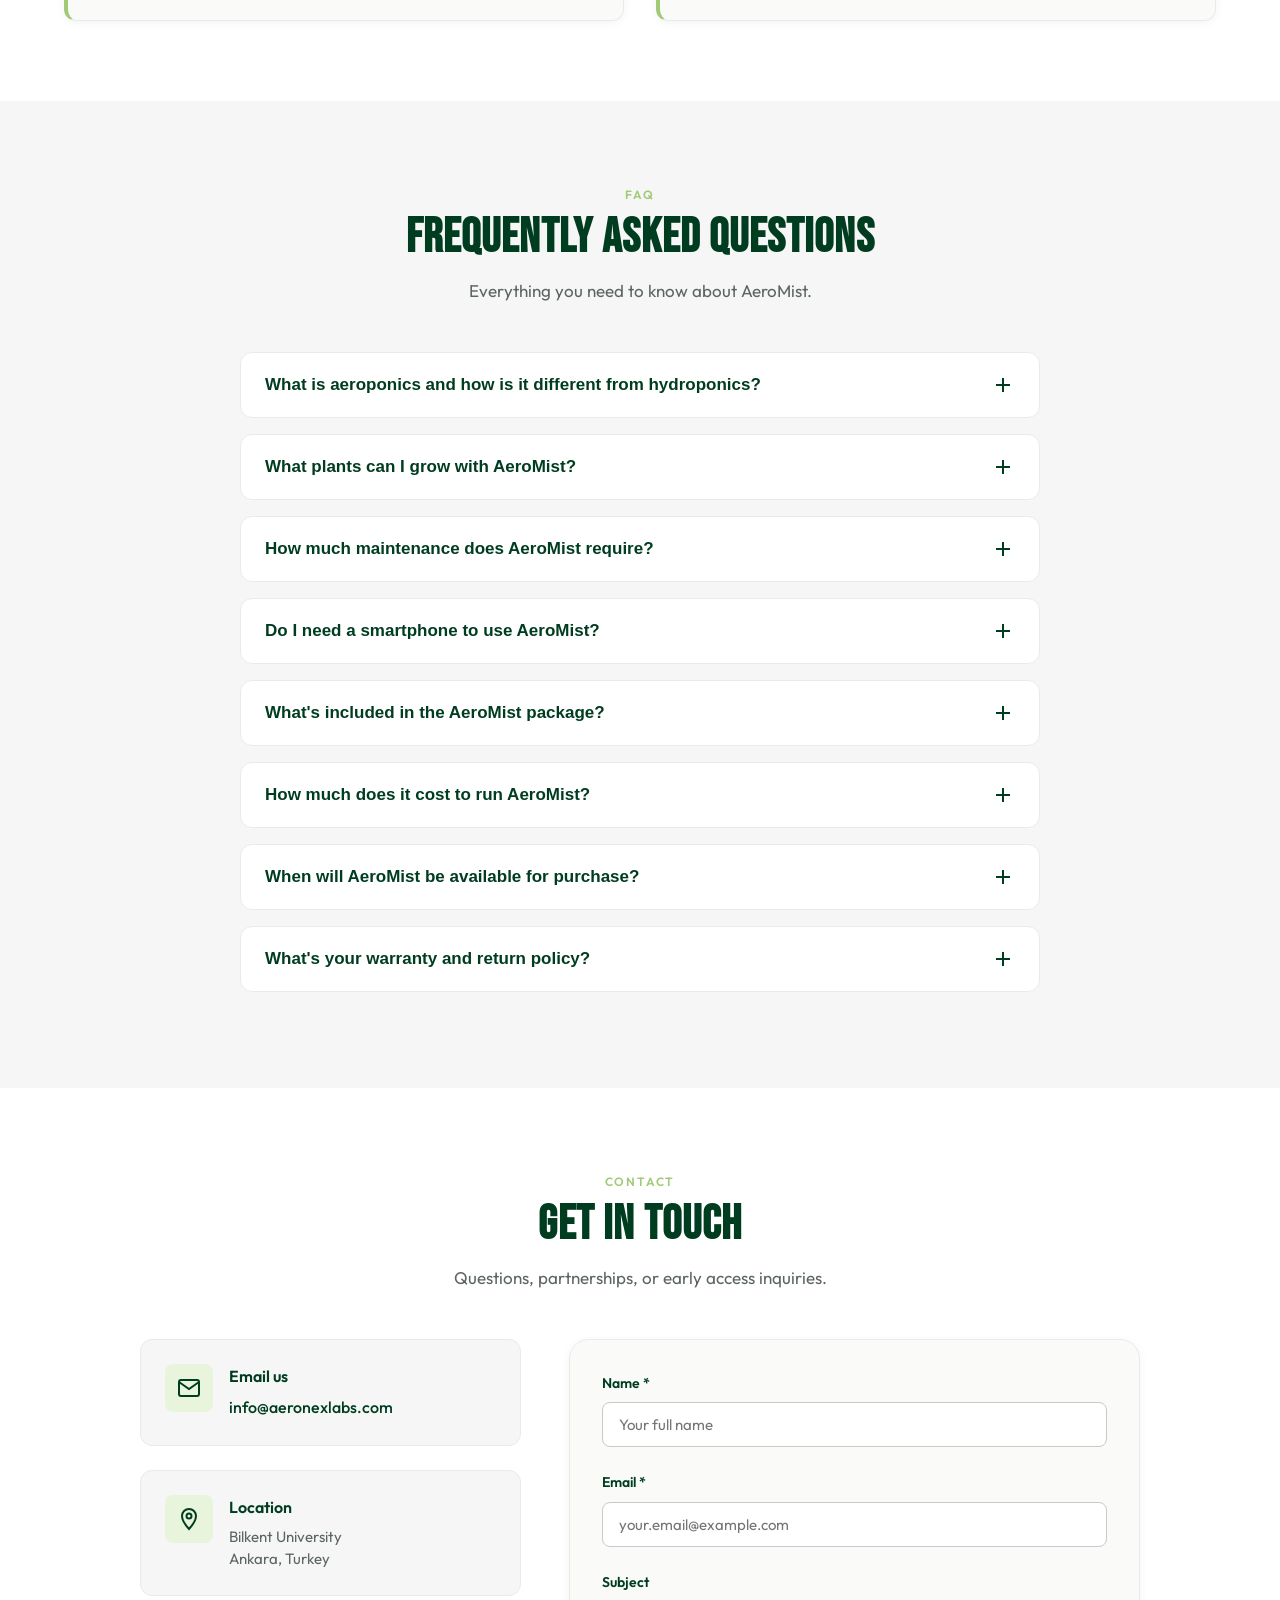
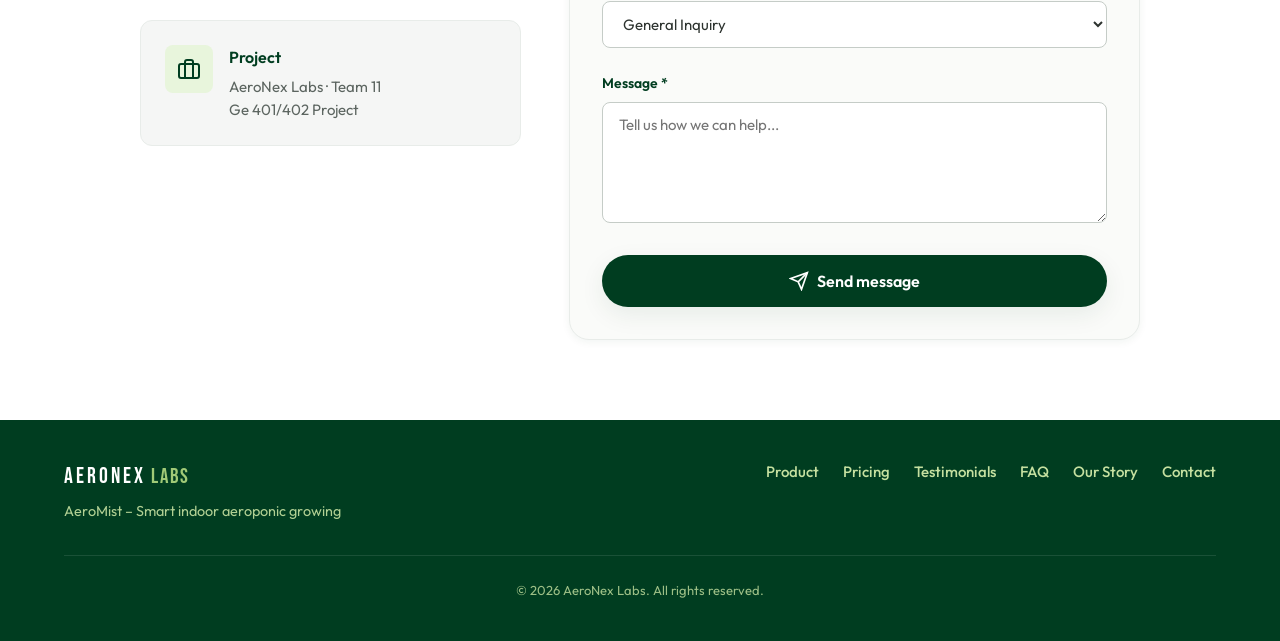
==== commit 0c190f2e: "price fixed" ====
--- a/index.html
+++ b/index.html
@@ -559,7 +559,7 @@
             <h3 class="pricing-card-title">AeroMist Pro</h3>
             <div class="pricing-price">
               <span class="pricing-currency">$</span>
-              <span class="pricing-amount">499</span>
+              <span class="pricing-amount">405</span>
             </div>
             <p class="pricing-card-subtitle">For serious growers and small farms</p>
             <ul class="pricing-features">
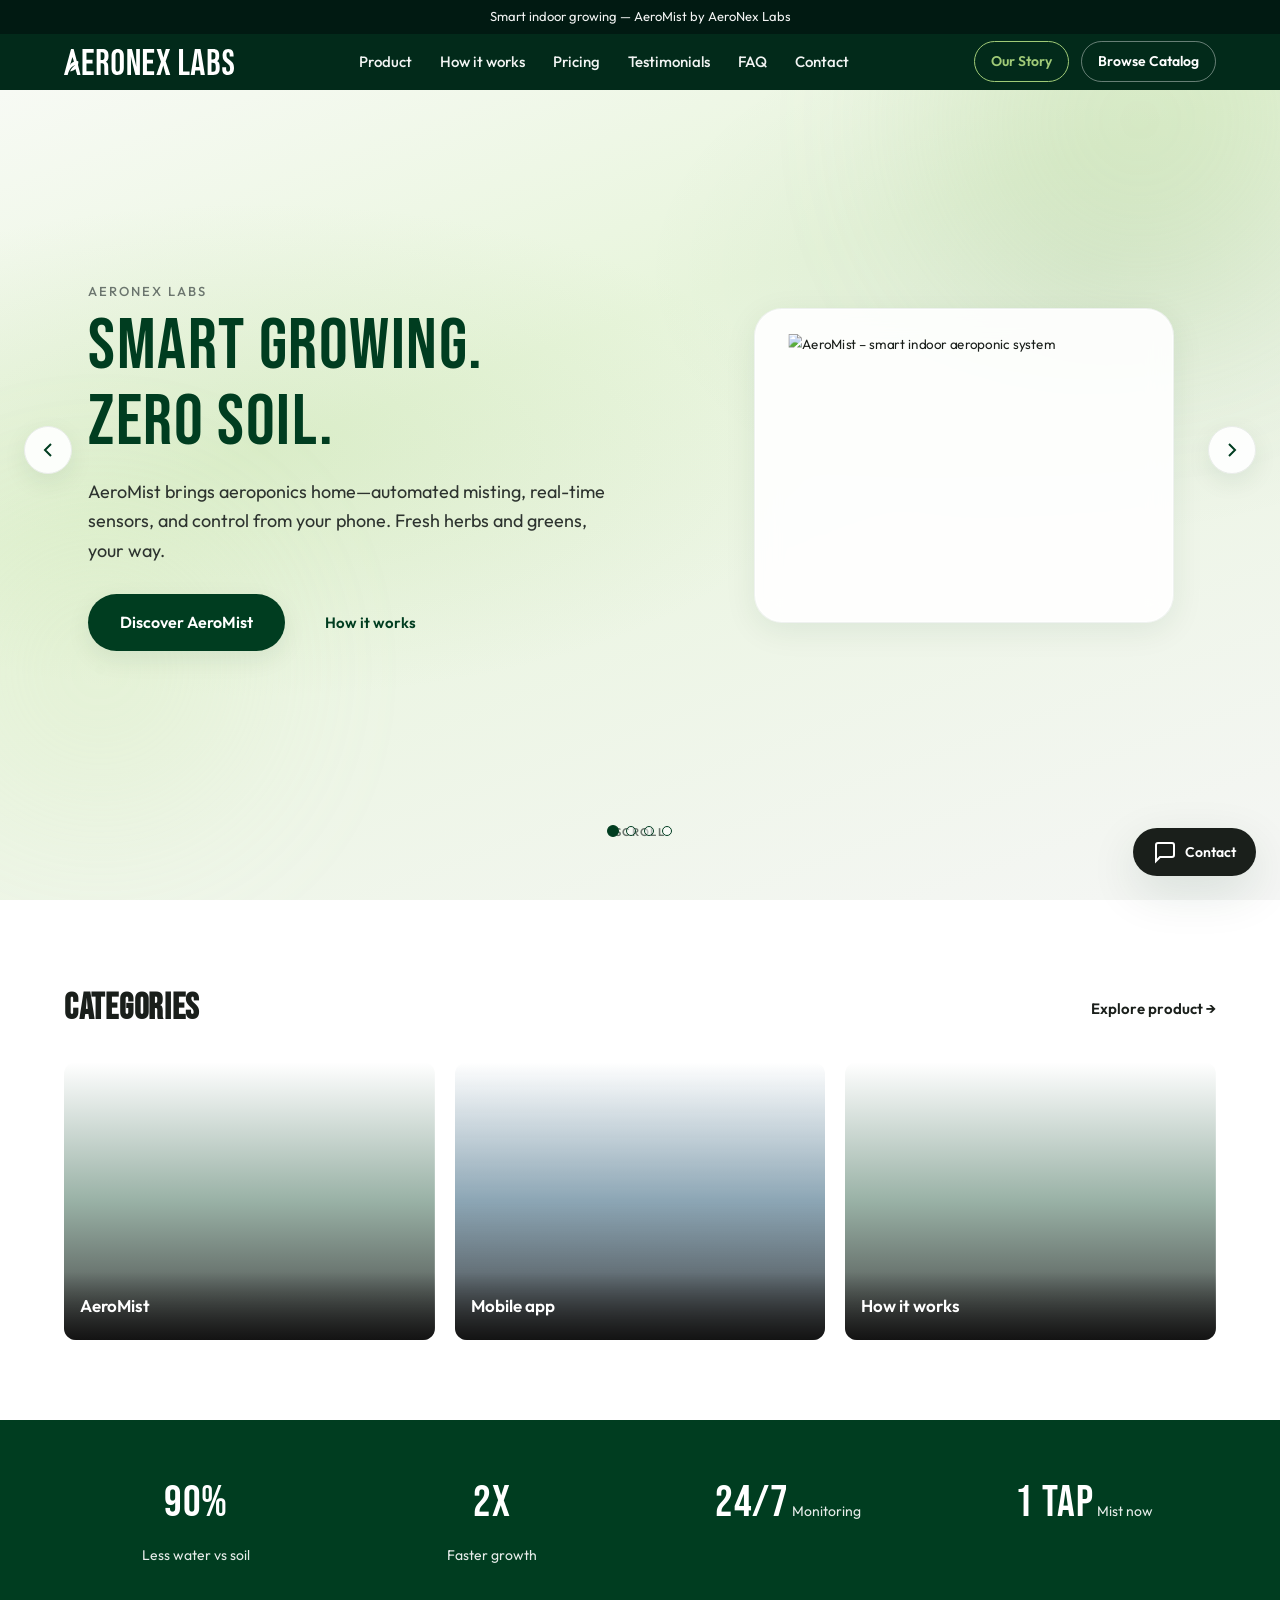
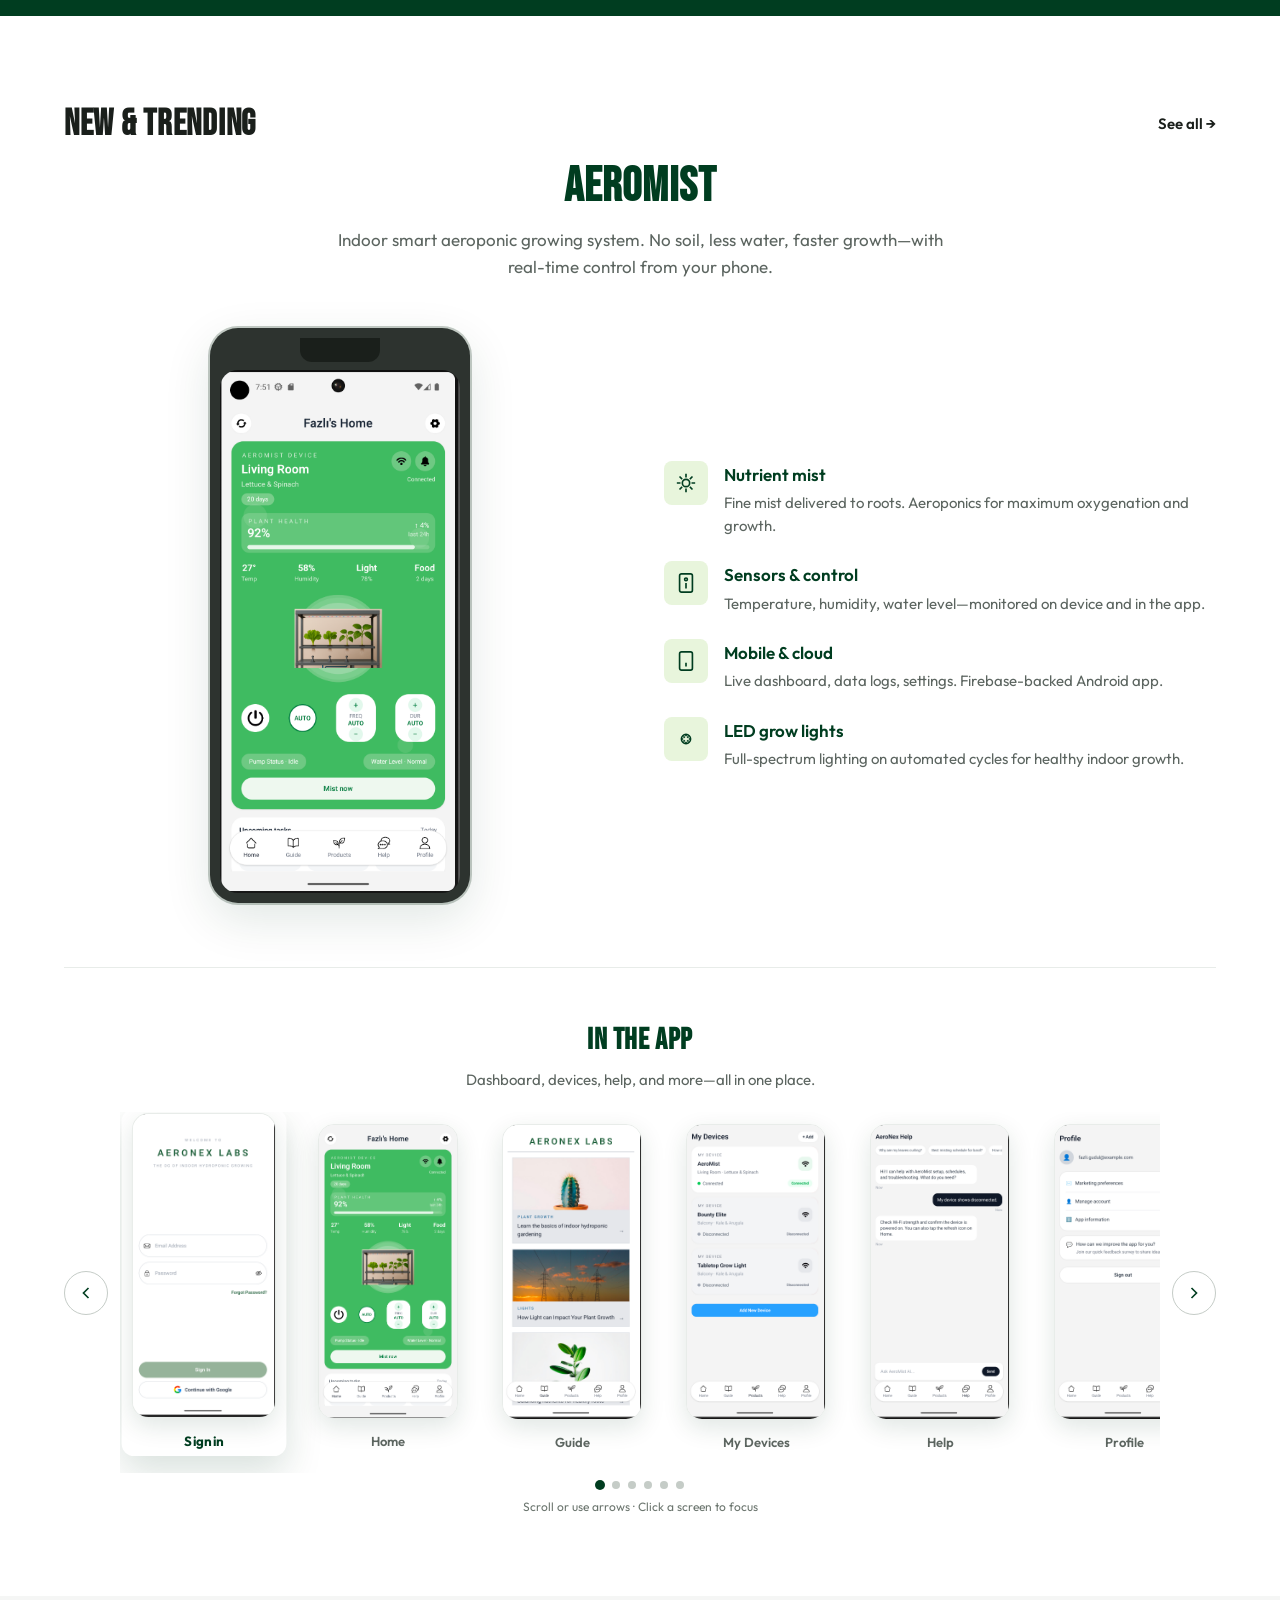
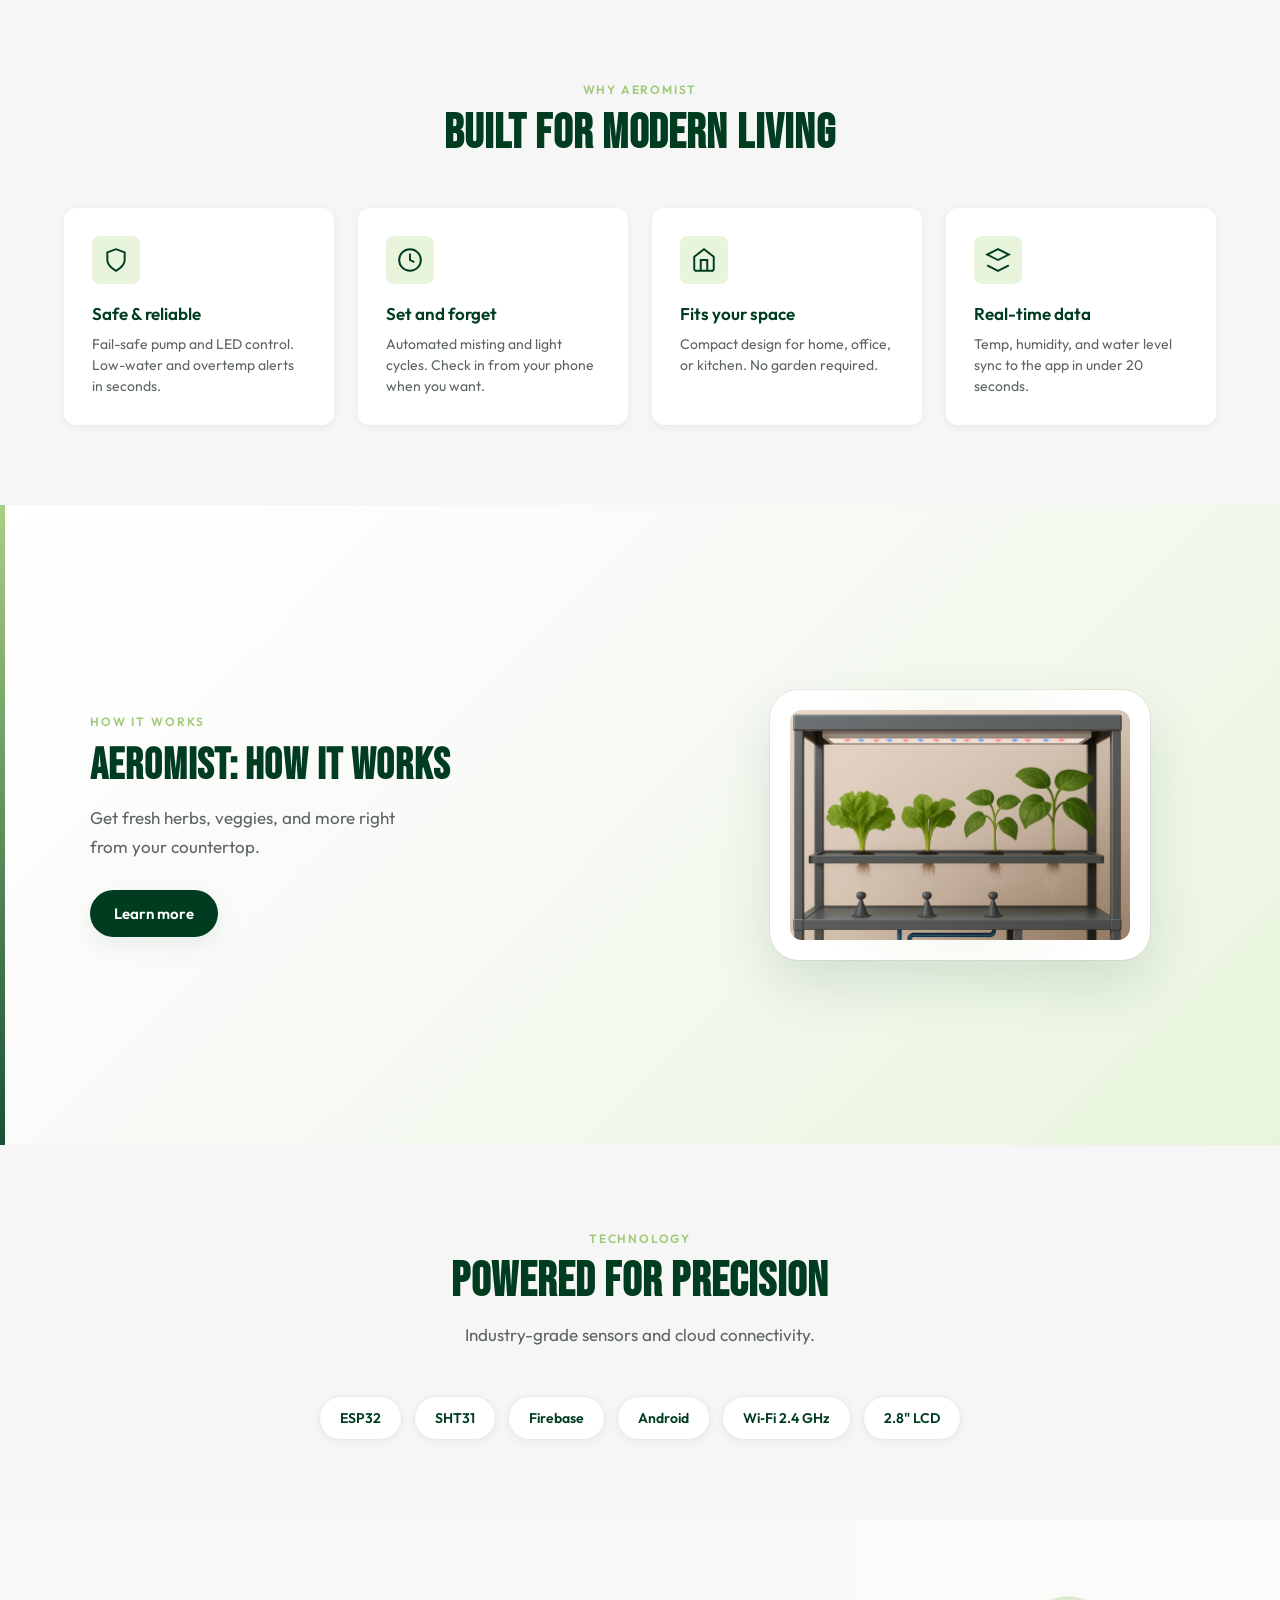
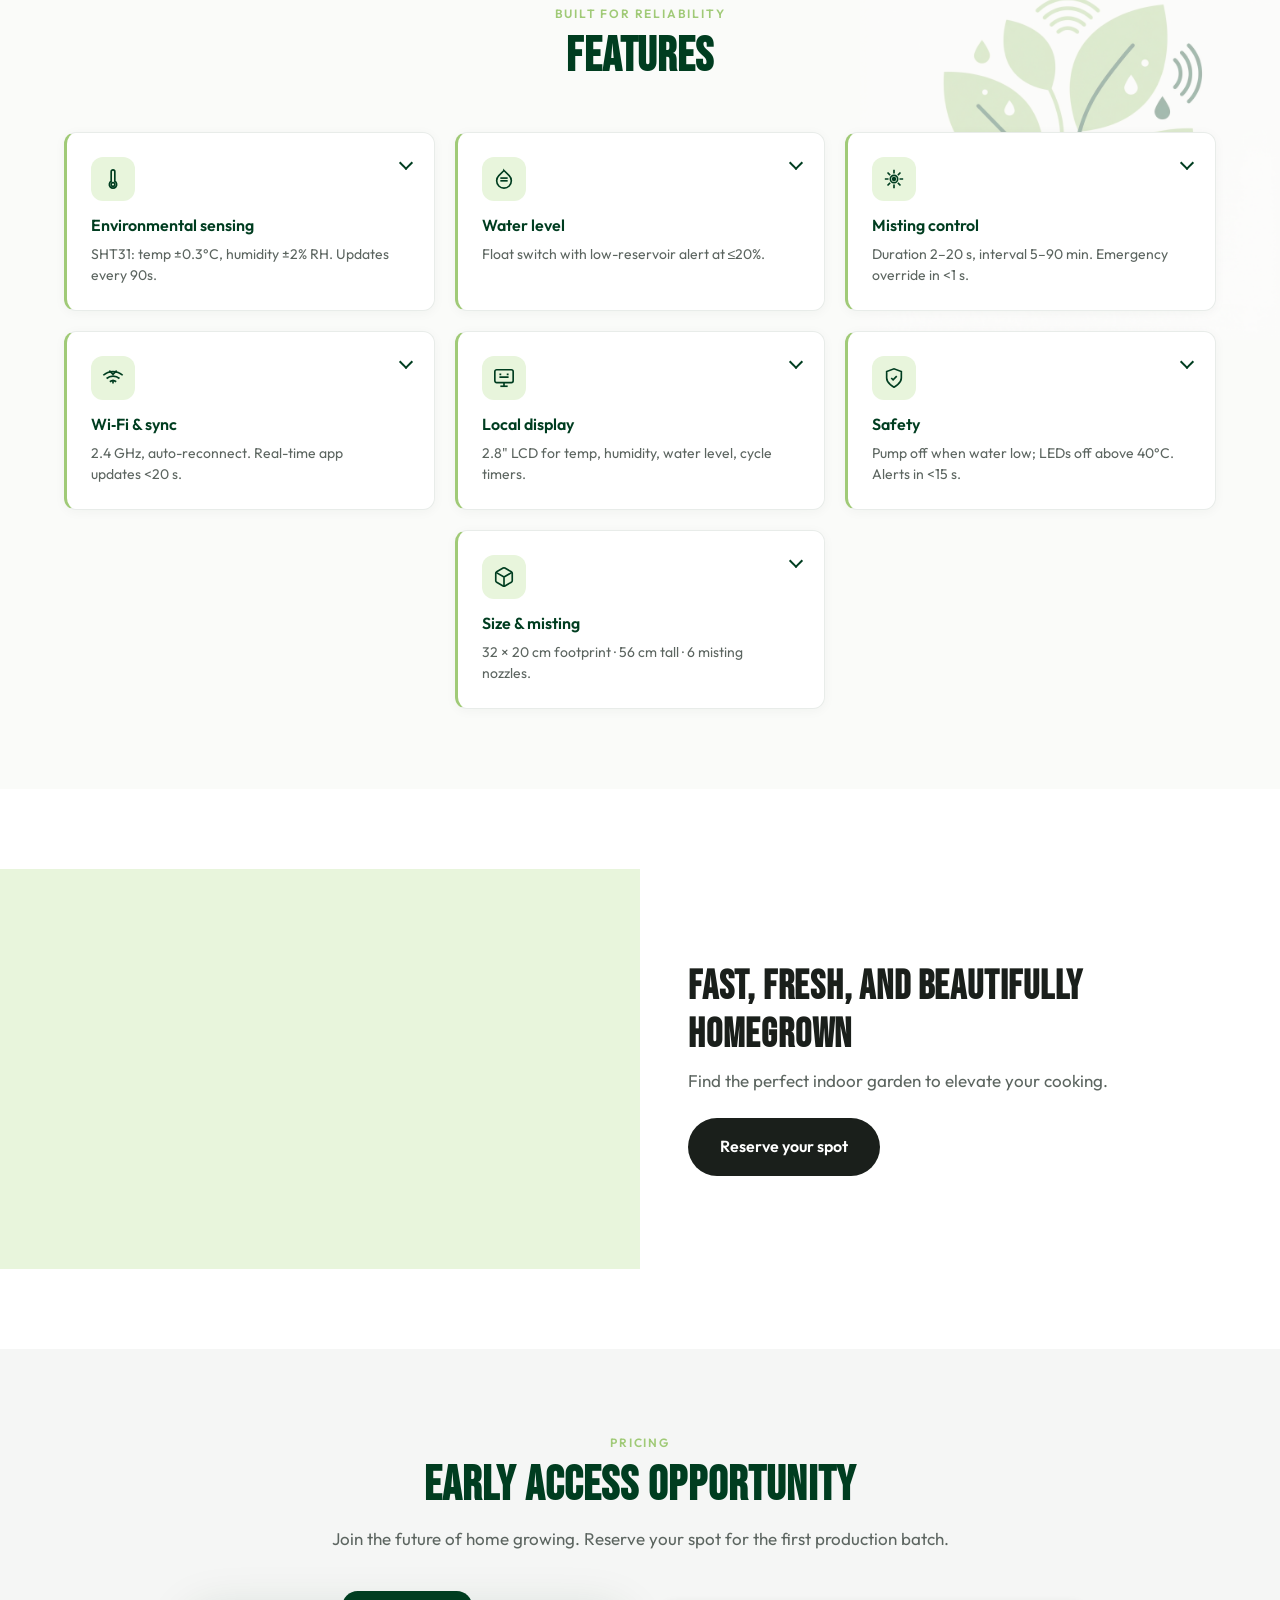
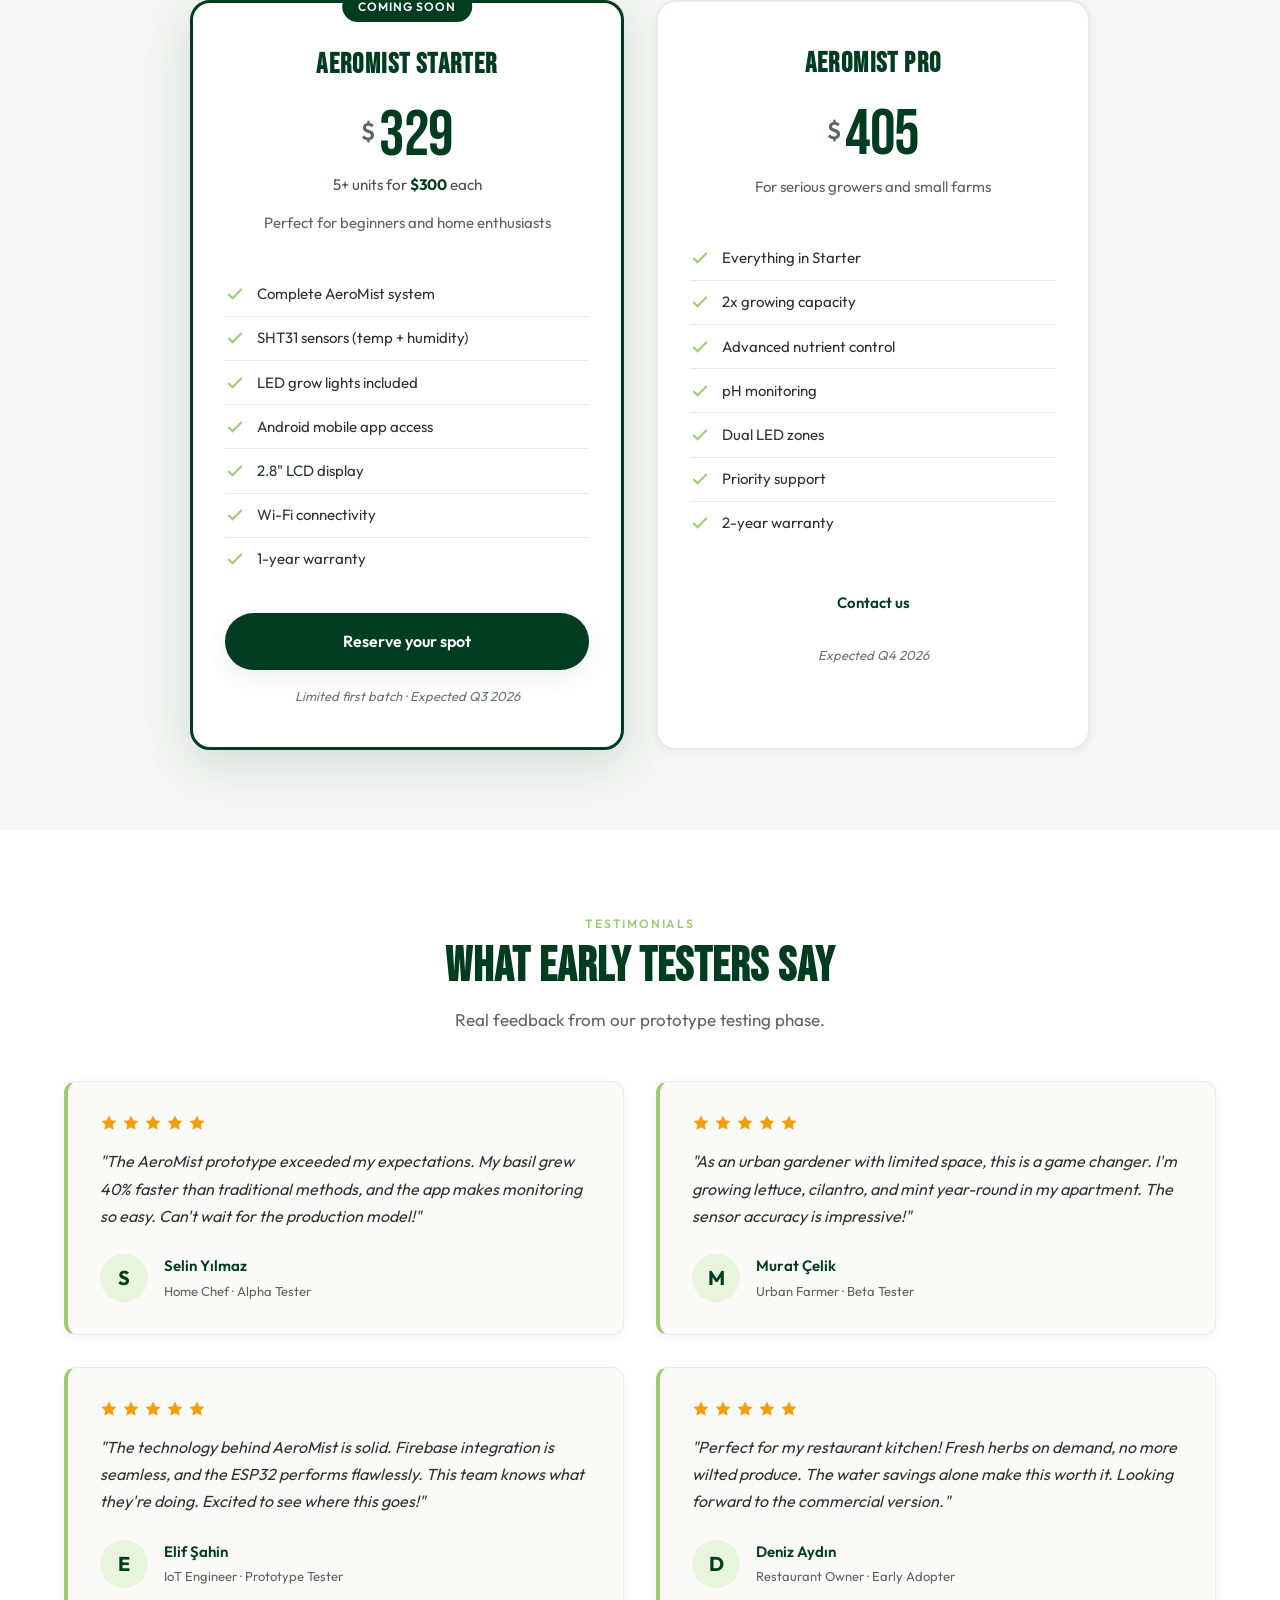
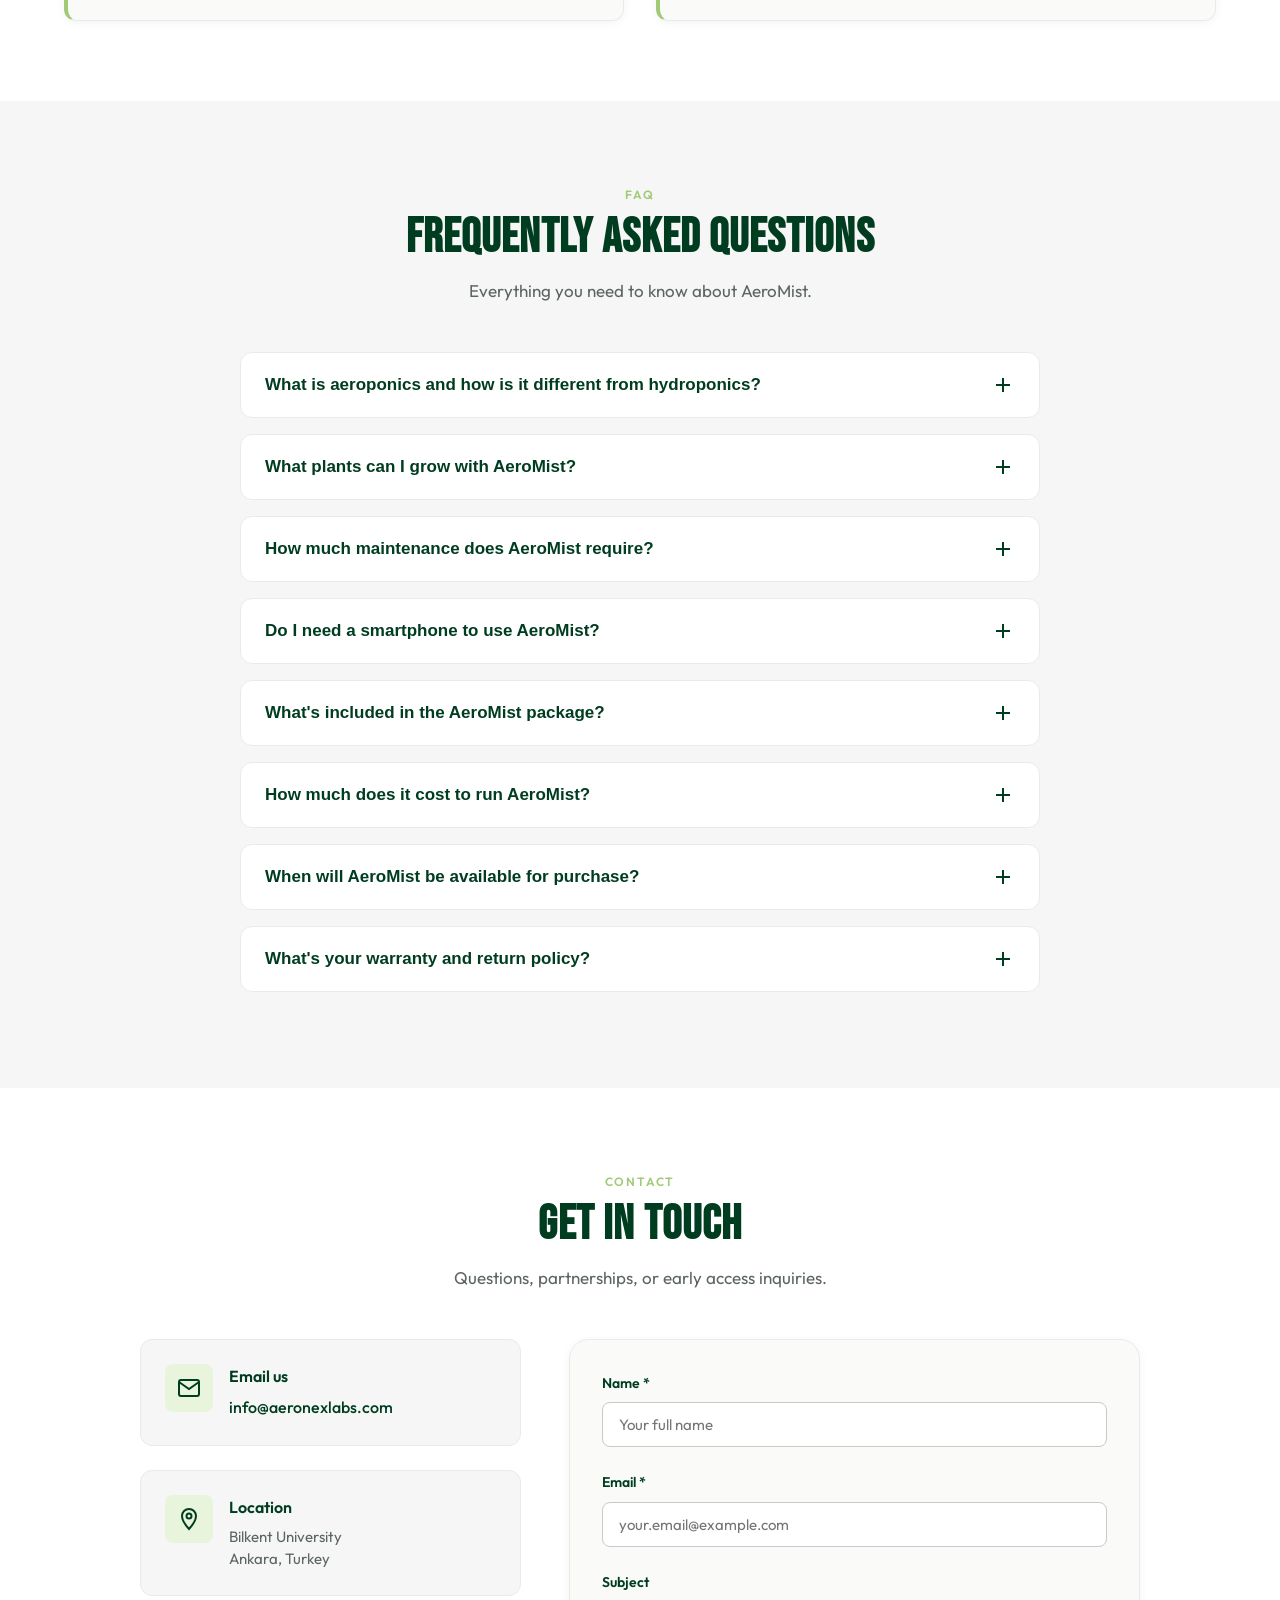
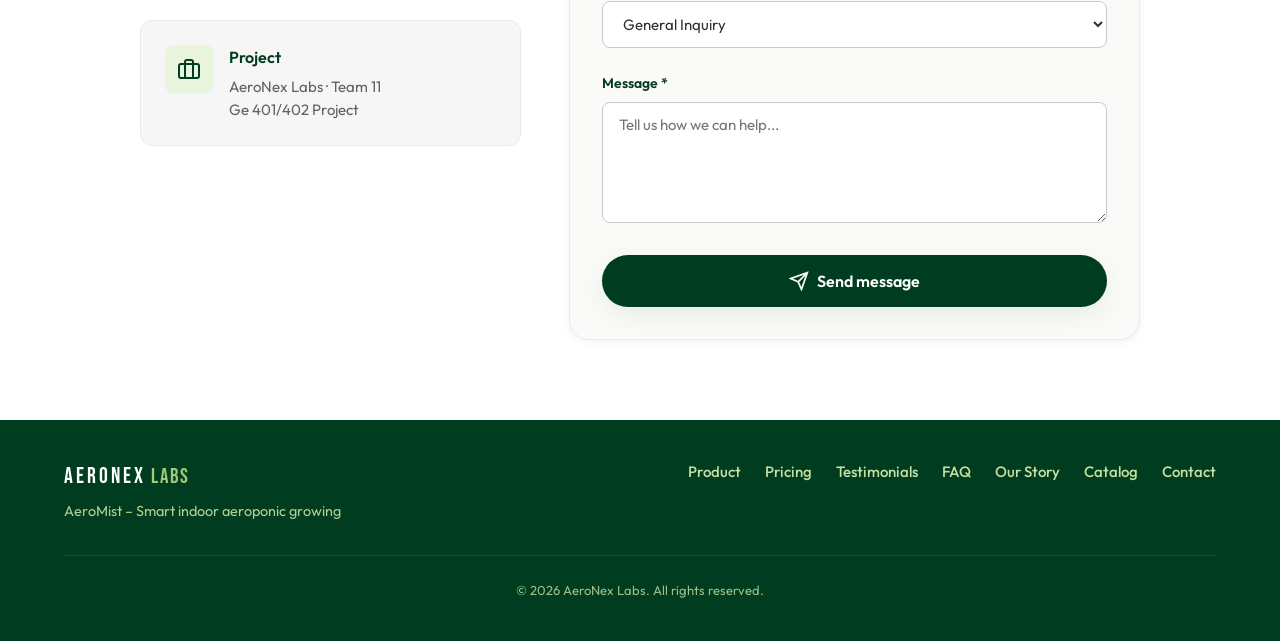
==== commit 2b2d59ef: "catalog page is made" ====
--- a/index.html
+++ b/index.html
@@ -9,6 +9,7 @@
   <link rel="preconnect" href="https://fonts.gstatic.com" crossorigin />
   <link href="https://fonts.googleapis.com/css2?family=Bebas+Neue&family=Outfit:wght@300;400;500;600;700&display=swap" rel="stylesheet" />
   <link rel="stylesheet" href="css/style.css" />
+  <script defer src="/_vercel/insights/script.js"></script>
 </head>
 <body>
   <a href="#main-content" class="skip-link">Skip to main content</a>
@@ -37,7 +38,7 @@
         </nav>
         <div class="nav-cta-group">
           <a href="our-story.html" class="nav-cta nav-cta-secondary">Our Story</a>
-          <a href="#contact" class="nav-cta">Get in touch</a>
+          <a href="catalog.html" class="nav-cta">Browse Catalog</a>
         </div>
         <button type="button" class="nav-toggle" aria-label="Toggle menu">
           <span></span><span></span><span></span>
@@ -69,7 +70,7 @@
             </div>
             <div class="hero-split-visual">
               <div class="hero-visual-card hero-visual-card-img">
-                <img src="assets/hero-aeromist-device.png" alt="AeroMist – smart indoor aeroponic system" class="hero-card-image" />
+                <img src="assets/hero-aeromist-device.png" alt="AeroMist – smart indoor aeroponic system" class="hero-card-image hero-card-image--device" />
               </div>
             </div>
           </div>
@@ -100,7 +101,7 @@
               <p class="hero-tagline">Check plant health, adjust misting, and get alerts—all from your phone. Real-time data, always in sync.</p>
               <div class="hero-actions">
                 <a href="#product" class="btn btn-primary btn-lg">Explore the app</a>
-                <a href="#contact" class="btn btn-outline">Get in touch</a>
+                <a href="catalog.html" class="btn btn-outline">Browse Catalog</a>
               </div>
             </div>
             <div class="hero-split-visual">
@@ -834,6 +835,7 @@
           <a href="index.html#testimonials">Testimonials</a>
           <a href="index.html#faq">FAQ</a>
           <a href="our-story.html">Our Story</a>
+          <a href="catalog.html">Catalog</a>
           <a href="index.html#contact">Contact</a>
         </div>
       </div>
--- a/css/style.css
+++ b/css/style.css
@@ -521,6 +521,11 @@
   object-fit: cover;
   display: block;
 }
+.hero-card-image--device {
+  object-fit: contain;
+  object-position: center center;
+  transform: scale(0.84);
+}
 .hero-visual-card-lifestyle {
   aspect-ratio: 4/3;
   overflow: hidden;
@@ -3673,3 +3678,586 @@
     justify-content: center;
   }
 }
+
+/* ---- Catalog page ---- */
+.page-main-catalog {
+  padding-top: 6rem;
+  background:
+    radial-gradient(ellipse 55% 30% at 15% 18%, rgba(160, 202, 119, 0.16) 0%, transparent 70%),
+    radial-gradient(ellipse 46% 28% at 86% 24%, rgba(160, 202, 119, 0.18) 0%, transparent 72%),
+    linear-gradient(180deg, #fbfcfa 0%, #f5faef 38%, #ffffff 100%);
+}
+
+.catalog-hero-section {
+  padding-top: 2rem;
+  padding-bottom: 1.5rem;
+}
+
+.catalog-hero-shell {
+  position: relative;
+  display: grid;
+  grid-template-columns: minmax(0, 1.05fr) minmax(300px, 0.95fr);
+  gap: 2.25rem;
+  align-items: center;
+  padding: 0;
+}
+
+.catalog-hero-shell::before {
+  content: none;
+}
+
+.catalog-hero-copy,
+.catalog-hero-panel {
+  position: relative;
+  z-index: 1;
+}
+
+.catalog-hero-copy {
+  padding: 0.75rem 0 0.75rem 0.25rem;
+}
+
+.catalog-hero-copy .section-title,
+.catalog-section .section-title {
+  max-width: 12ch;
+}
+
+.catalog-hero-copy .section-subtitle {
+  max-width: 38rem;
+}
+
+.catalog-section-note {
+  max-width: 42rem;
+  margin: 0.85rem auto 0;
+  color: var(--gray-600);
+  font-size: 0.95rem;
+  line-height: 1.65;
+}
+
+.catalog-section-note--after-grid {
+  margin: 1.65rem auto 1.1rem;
+  text-align: center;
+}
+
+.catalog-section--nutrients .section-head {
+  max-width: 760px;
+  margin: 0 auto 2.2rem;
+}
+
+.catalog-section--nutrients .section-title {
+  max-width: none;
+  white-space: nowrap;
+  margin-bottom: 0.6rem;
+}
+
+.catalog-section--nutrients .section-subtitle {
+  max-width: 42rem;
+  margin-left: auto;
+  margin-right: auto;
+}
+
+.catalog-section--nutrients .catalog-section-note {
+  max-width: 42rem;
+  margin-top: 0.65rem;
+  color: var(--gray-600);
+}
+
+.catalog-hero-actions {
+  display: flex;
+  flex-wrap: wrap;
+  gap: 0.75rem;
+  margin-top: 1.5rem;
+}
+
+.catalog-hero-panel {
+  display: grid;
+  gap: 1rem;
+  padding-left: 1.5rem;
+  border-left: 1px solid rgba(0, 61, 32, 0.12);
+}
+
+.catalog-hero-stat,
+.catalog-hero-note {
+  background: rgba(255, 255, 255, 0.92);
+  border: 1px solid rgba(160, 202, 119, 0.3);
+  border-radius: 22px;
+  padding: 1.2rem 1.25rem;
+  box-shadow: 0 10px 26px rgba(0, 61, 32, 0.06);
+}
+
+.catalog-hero-stat-label {
+  display: inline-block;
+  margin-bottom: 0.45rem;
+  font-size: 0.75rem;
+  font-weight: 700;
+  letter-spacing: 0.1em;
+  text-transform: uppercase;
+  color: var(--mist-green);
+}
+
+.catalog-hero-stat strong {
+  display: block;
+  margin-bottom: 0.45rem;
+  color: var(--deep-green);
+  font-size: 1.2rem;
+}
+
+.catalog-hero-stat p,
+.catalog-hero-note {
+  color: var(--gray-700);
+  font-size: 0.95rem;
+  line-height: 1.6;
+  margin: 0;
+}
+
+.catalog-section {
+  position: relative;
+}
+
+.catalog-grid {
+  display: grid;
+  grid-template-columns: repeat(3, minmax(0, 1fr));
+  gap: 1.5rem;
+}
+
+.catalog-section--crops .catalog-grid {
+  grid-template-columns: repeat(3, minmax(0, 1fr));
+  gap: 1.25rem;
+}
+
+.catalog-grid--solutions {
+  grid-template-columns: repeat(3, minmax(0, 1fr));
+}
+
+.catalog-card {
+  display: flex;
+  flex-direction: column;
+  min-width: 0;
+  height: 100%;
+  background: rgba(255, 255, 255, 0.94);
+  border: 1px solid rgba(160, 202, 119, 0.28);
+  border-radius: 24px;
+  box-shadow: 0 12px 34px rgba(0, 61, 32, 0.06);
+  overflow: hidden;
+  transition: transform 0.28s ease, box-shadow 0.28s ease, border-color 0.28s ease;
+}
+
+.catalog-card:hover {
+  transform: translateY(-6px);
+  box-shadow: 0 18px 40px rgba(0, 61, 32, 0.1);
+  border-color: rgba(0, 61, 32, 0.2);
+}
+
+.catalog-card-visual {
+  position: relative;
+  display: flex;
+  align-items: flex-start;
+  justify-content: space-between;
+  min-height: 156px;
+  padding: 1.25rem;
+  background:
+    radial-gradient(circle at 20% 20%, rgba(255, 255, 255, 0.72), transparent 34%),
+    linear-gradient(135deg, rgba(232, 245, 220, 0.98) 0%, rgba(245, 250, 239, 0.96) 52%, rgba(255, 255, 255, 0.96) 100%);
+}
+
+.catalog-card-visual::after {
+  content: "";
+  position: absolute;
+  right: -8%;
+  bottom: -24%;
+  width: 150px;
+  height: 150px;
+  border-radius: 50%;
+  background: radial-gradient(circle, rgba(160, 202, 119, 0.2) 0%, transparent 72%);
+}
+
+.catalog-card-visual--image {
+  min-height: 300px;
+  padding: 0.9rem 0.9rem 0.75rem;
+  align-items: stretch;
+}
+
+.catalog-card-visual--image .catalog-badge {
+  display: none;
+}
+
+/* Crop photos are already on white; keep the card top fully white */
+.catalog-card-visual--image {
+  background: #ffffff;
+}
+.catalog-card-visual--image::after {
+  display: none;
+}
+
+/* Blend photos: match crop image area scale */
+.catalog-card-visual--blend {
+  height: 195px;
+  min-height: 195px;
+  padding: 0.75rem;
+  background: #ffffff;
+  overflow: hidden;
+}
+.catalog-card-visual--blend::after {
+  display: none;
+}
+.catalog-blend-image {
+  width: 100%;
+  height: 100%;
+  display: block;
+  object-fit: contain;
+  object-position: center;
+}
+
+.catalog-badge {
+  position: relative;
+  z-index: 1;
+  display: inline-flex;
+  align-items: center;
+  padding: 0.35rem 0.7rem;
+  border-radius: var(--radius-full);
+  background: rgba(255, 255, 255, 0.82);
+  border: 1px solid rgba(0, 61, 32, 0.08);
+  color: var(--deep-green);
+  font-size: 0.72rem;
+  font-weight: 700;
+  letter-spacing: 0.08em;
+  text-transform: uppercase;
+}
+
+.catalog-icon {
+  position: relative;
+  z-index: 1;
+  width: 64px;
+  height: 64px;
+  border-radius: 20px;
+  display: inline-flex;
+  align-items: center;
+  justify-content: center;
+  color: var(--deep-green);
+  background: rgba(255, 255, 255, 0.84);
+  box-shadow: 0 10px 22px rgba(0, 61, 32, 0.08);
+}
+
+.catalog-icon svg {
+  width: 34px;
+  height: 34px;
+}
+
+.catalog-crop-media {
+  position: absolute;
+  inset: 0.8rem 0.8rem 0.6rem;
+  display: flex;
+  align-items: center;
+  justify-content: center;
+  z-index: 1;
+}
+
+.catalog-crop-image {
+  position: absolute;
+  inset: 0;
+  width: 100%;
+  height: 100%;
+  object-fit: contain;
+  object-position: center center;
+  display: block;
+  transition: opacity 0.35s ease, transform 0.35s ease;
+}
+
+.catalog-crop-image--primary {
+  opacity: 1;
+  transform: scale(1.04);
+}
+
+.catalog-crop-image--secondary {
+  opacity: 0;
+  transform: scale(1.0);
+}
+
+.catalog-card:hover .catalog-crop-image--primary {
+  opacity: 0;
+  transform: scale(1.06);
+}
+
+.catalog-card:hover .catalog-crop-image--secondary {
+  opacity: 1;
+  transform: scale(1.04);
+}
+
+.catalog-card-body {
+  display: flex;
+  flex-direction: column;
+  gap: 0.9rem;
+  flex: 1;
+  padding: 1.35rem 1.35rem 1.45rem;
+}
+
+.catalog-card-title {
+  margin: 0;
+  font-family: "Bebas Neue", sans-serif;
+  font-size: 1.55rem;
+  letter-spacing: 0.04em;
+  color: var(--deep-green);
+}
+
+.catalog-card-text {
+  margin: 0;
+  color: var(--gray-700);
+  font-size: 0.95rem;
+  line-height: 1.65;
+}
+
+.catalog-chip-row {
+  display: flex;
+  flex-wrap: wrap;
+  gap: 0.5rem;
+}
+
+.catalog-chip {
+  display: inline-flex;
+  align-items: center;
+  padding: 0.38rem 0.72rem;
+  border-radius: var(--radius-full);
+  background: var(--gray-50);
+  border: 1px solid rgba(160, 202, 119, 0.28);
+  color: var(--gray-700);
+  font-size: 0.78rem;
+  font-weight: 600;
+}
+
+.catalog-card-details {
+  margin-top: auto;
+  padding-top: 0.15rem;
+  border-top: 1px solid rgba(0, 61, 32, 0.06);
+}
+
+.catalog-card-details summary {
+  cursor: pointer;
+  list-style: none;
+  color: var(--deep-green);
+  font-size: 0.9rem;
+  font-weight: 600;
+}
+
+.catalog-card-details summary::-webkit-details-marker {
+  display: none;
+}
+
+.catalog-card-details[open] summary {
+  margin-bottom: 0.75rem;
+}
+
+.catalog-detail-list {
+  list-style: none;
+  display: grid;
+  gap: 0.6rem;
+  margin: 0;
+  padding: 0;
+}
+
+.catalog-detail-list li {
+  display: flex;
+  justify-content: space-between;
+  gap: 1rem;
+  color: var(--gray-700);
+  font-size: 0.88rem;
+}
+
+.catalog-detail-list strong {
+  color: var(--deep-green);
+  font-weight: 600;
+  text-align: right;
+}
+
+.catalog-card--frisee .catalog-card-visual {
+  background:
+    radial-gradient(circle at 18% 18%, rgba(255, 255, 255, 0.72), transparent 34%),
+    linear-gradient(135deg, rgba(232, 245, 220, 1) 0%, rgba(243, 250, 236, 0.96) 50%, rgba(255, 255, 255, 0.98) 100%);
+}
+
+.catalog-card--pakchoi .catalog-card-visual {
+  background:
+    radial-gradient(circle at 18% 18%, rgba(255, 255, 255, 0.68), transparent 34%),
+    linear-gradient(135deg, rgba(235, 247, 225, 1) 0%, rgba(244, 250, 239, 0.94) 46%, rgba(255, 255, 255, 0.98) 100%);
+}
+
+.catalog-card--arugula .catalog-card-visual {
+  background:
+    radial-gradient(circle at 18% 18%, rgba(255, 255, 255, 0.68), transparent 34%),
+    linear-gradient(135deg, rgba(226, 242, 210, 0.94) 0%, rgba(241, 248, 232, 0.94) 48%, rgba(255, 255, 255, 0.98) 100%);
+}
+
+.catalog-card--romaine .catalog-card-visual {
+  background:
+    radial-gradient(circle at 18% 18%, rgba(255, 255, 255, 0.72), transparent 34%),
+    linear-gradient(135deg, rgba(235, 247, 226, 0.96) 0%, rgba(245, 251, 238, 0.95) 56%, rgba(255, 255, 255, 0.98) 100%);
+}
+
+.catalog-card--basil .catalog-card-visual {
+  background:
+    radial-gradient(circle at 18% 18%, rgba(255, 255, 255, 0.72), transparent 34%),
+    linear-gradient(135deg, rgba(230, 245, 220, 0.96) 0%, rgba(240, 249, 232, 0.95) 52%, rgba(255, 255, 255, 0.98) 100%);
+}
+
+.catalog-card--iceberg .catalog-card-visual,
+.catalog-card--solution .catalog-card-visual {
+  background:
+    radial-gradient(circle at 18% 18%, rgba(255, 255, 255, 0.72), transparent 34%),
+    linear-gradient(135deg, rgba(239, 249, 229, 0.96) 0%, rgba(247, 252, 242, 0.95) 56%, rgba(255, 255, 255, 0.98) 100%);
+}
+
+/* Crop photo cards: keep top area pure white (override variant gradients) */
+.catalog-section--crops .catalog-card-visual.catalog-card-visual--image {
+  background: #ffffff !important;
+}
+
+.catalog-cta-block {
+  margin-top: 2rem;
+  display: grid;
+  grid-template-columns: minmax(0, 1fr) auto;
+  gap: 1.25rem;
+  align-items: center;
+  padding: 1.5rem;
+  background: linear-gradient(135deg, rgba(0, 61, 32, 0.98) 0%, rgba(5, 89, 47, 0.98) 100%);
+  border-radius: 28px;
+  box-shadow: 0 18px 44px rgba(0, 61, 32, 0.14);
+}
+
+.catalog-cta-title {
+  margin: 0 0 0.45rem;
+  font-family: "Bebas Neue", sans-serif;
+  font-size: clamp(1.9rem, 3vw, 2.35rem);
+  letter-spacing: 0.04em;
+  color: var(--white);
+}
+
+.catalog-cta-text {
+  margin: 0;
+  color: rgba(255, 255, 255, 0.82);
+  line-height: 1.65;
+}
+
+.catalog-cta-actions {
+  display: flex;
+  flex-wrap: wrap;
+  gap: 0.75rem;
+  justify-content: flex-end;
+  justify-self: end;
+}
+
+.catalog-cta-actions .btn-outline {
+  color: var(--white);
+  border-color: rgba(255, 255, 255, 0.45);
+}
+
+.catalog-cta-actions .btn-outline:hover {
+  background: rgba(255, 255, 255, 0.12);
+  color: var(--white);
+  border-color: rgba(255, 255, 255, 0.65);
+}
+
+@media (max-width: 900px) {
+  .page-main-catalog {
+    padding-top: 5rem;
+  }
+
+  .catalog-hero-shell {
+    grid-template-columns: 1fr;
+    gap: 1.25rem;
+  }
+
+  .catalog-hero-copy .section-title,
+  .catalog-section .section-title {
+    max-width: none;
+  }
+
+  .catalog-grid,
+  .catalog-grid--solutions {
+    grid-template-columns: repeat(2, minmax(0, 1fr));
+  }
+
+  .catalog-hero-copy {
+    padding: 0;
+  }
+
+  .catalog-hero-panel {
+    padding-left: 0;
+    padding-top: 0.35rem;
+    border-left: 0;
+    border-top: 1px solid rgba(0, 61, 32, 0.1);
+  }
+
+  .catalog-section--crops .catalog-grid {
+    grid-template-columns: repeat(2, minmax(0, 1fr));
+  }
+
+  .catalog-cta-block {
+    grid-template-columns: 1fr;
+  }
+
+  .catalog-cta-actions {
+    justify-content: flex-start;
+  }
+}
+
+@media (max-width: 768px) {
+  .catalog-hero-section {
+    padding-top: 1.25rem;
+  }
+
+  .catalog-hero-actions,
+  .catalog-cta-actions {
+    flex-direction: column;
+    align-items: stretch;
+  }
+
+  .catalog-hero-actions .btn,
+  .catalog-cta-actions .btn {
+    width: 100%;
+    justify-content: center;
+  }
+
+  .catalog-section--nutrients .section-head { margin-bottom: 1.6rem; }
+  .catalog-section--nutrients .section-title { white-space: normal; }
+
+  .catalog-grid,
+  .catalog-grid--solutions {
+    grid-template-columns: 1fr;
+  }
+
+  .catalog-card-visual {
+    min-height: 144px;
+  }
+
+  .catalog-card-visual--image {
+    min-height: 290px;
+  }
+
+  .catalog-card-visual--blend {
+    height: 175px;
+    min-height: 175px;
+  }
+
+  .catalog-card-body {
+    padding: 1.2rem;
+  }
+
+  .catalog-detail-list li {
+    flex-direction: column;
+    gap: 0.2rem;
+  }
+
+  .catalog-detail-list strong {
+    text-align: left;
+  }
+}
+
+@media (hover: none) {
+  .catalog-card:hover .catalog-crop-image--primary {
+    opacity: 1;
+    transform: scale(1);
+  }
+
+  .catalog-card:hover .catalog-crop-image--secondary {
+    opacity: 0;
+    transform: scale(0.96);
+  }
+}
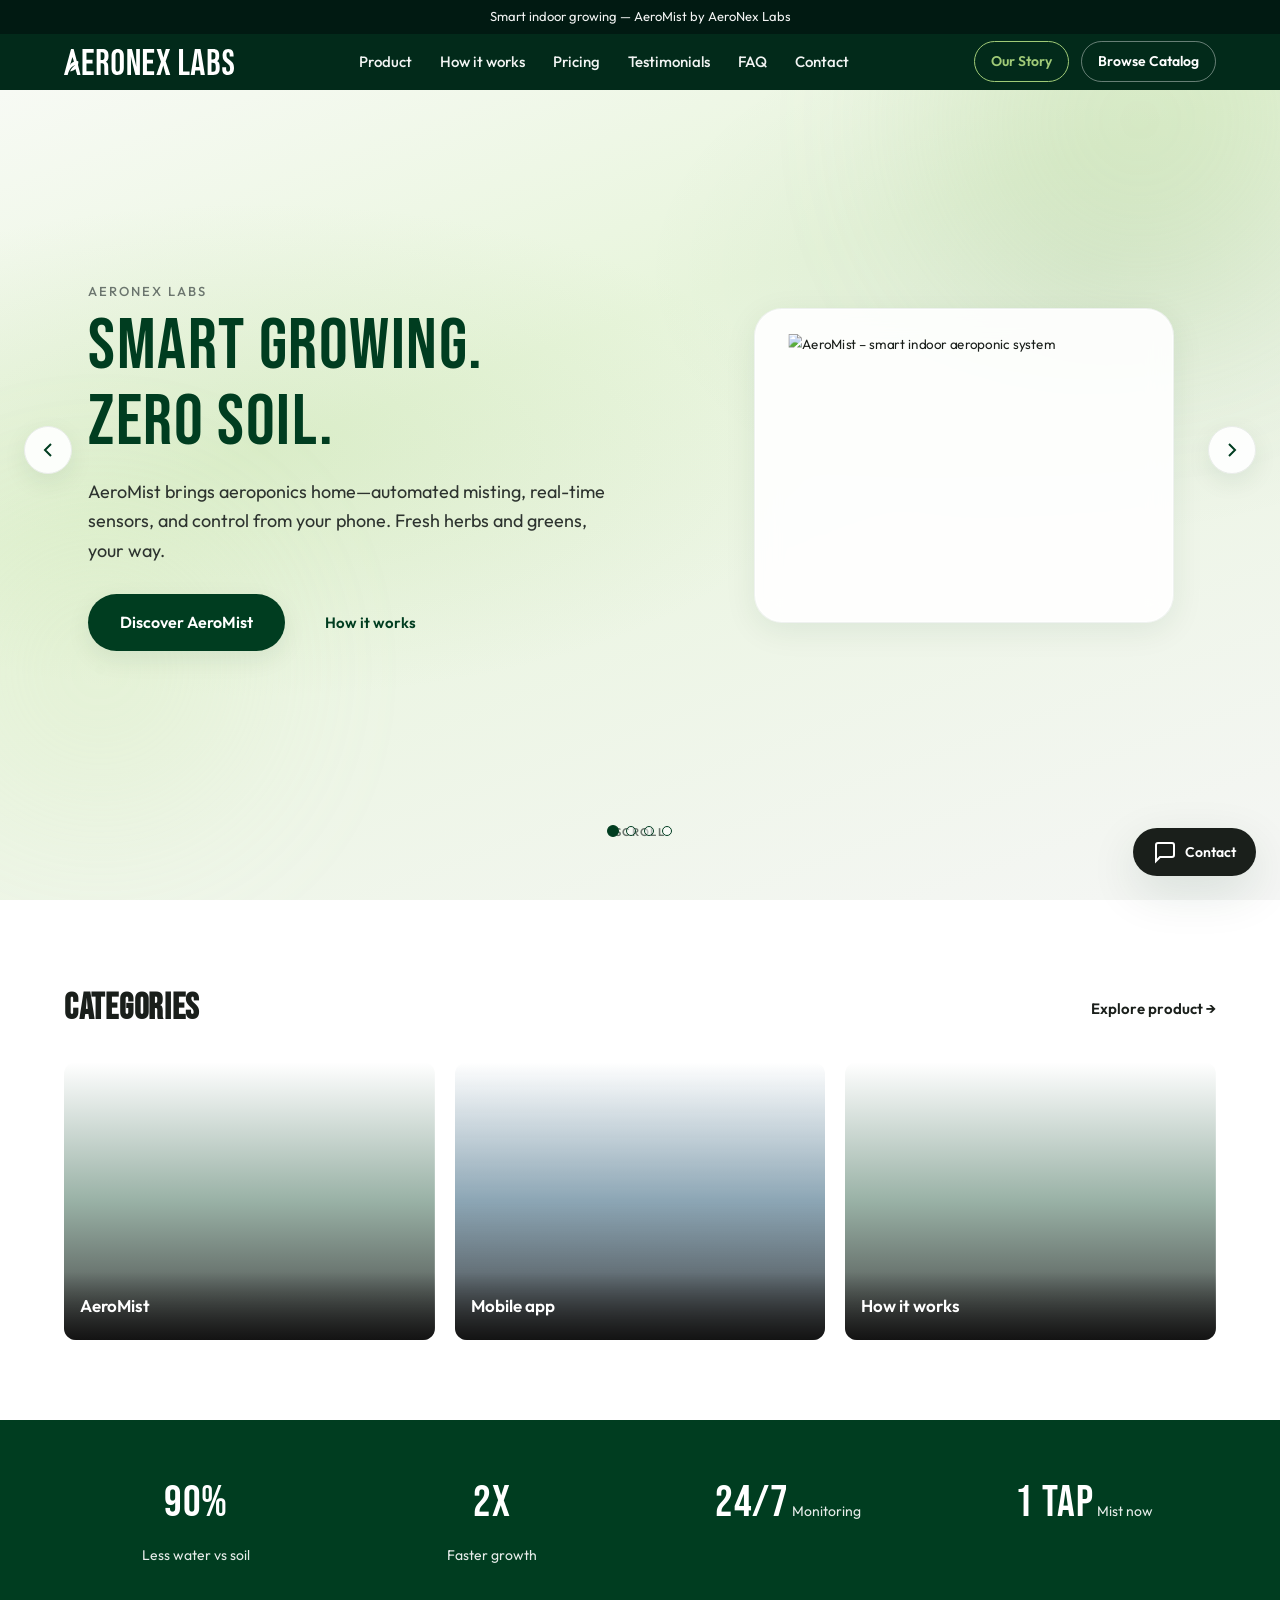
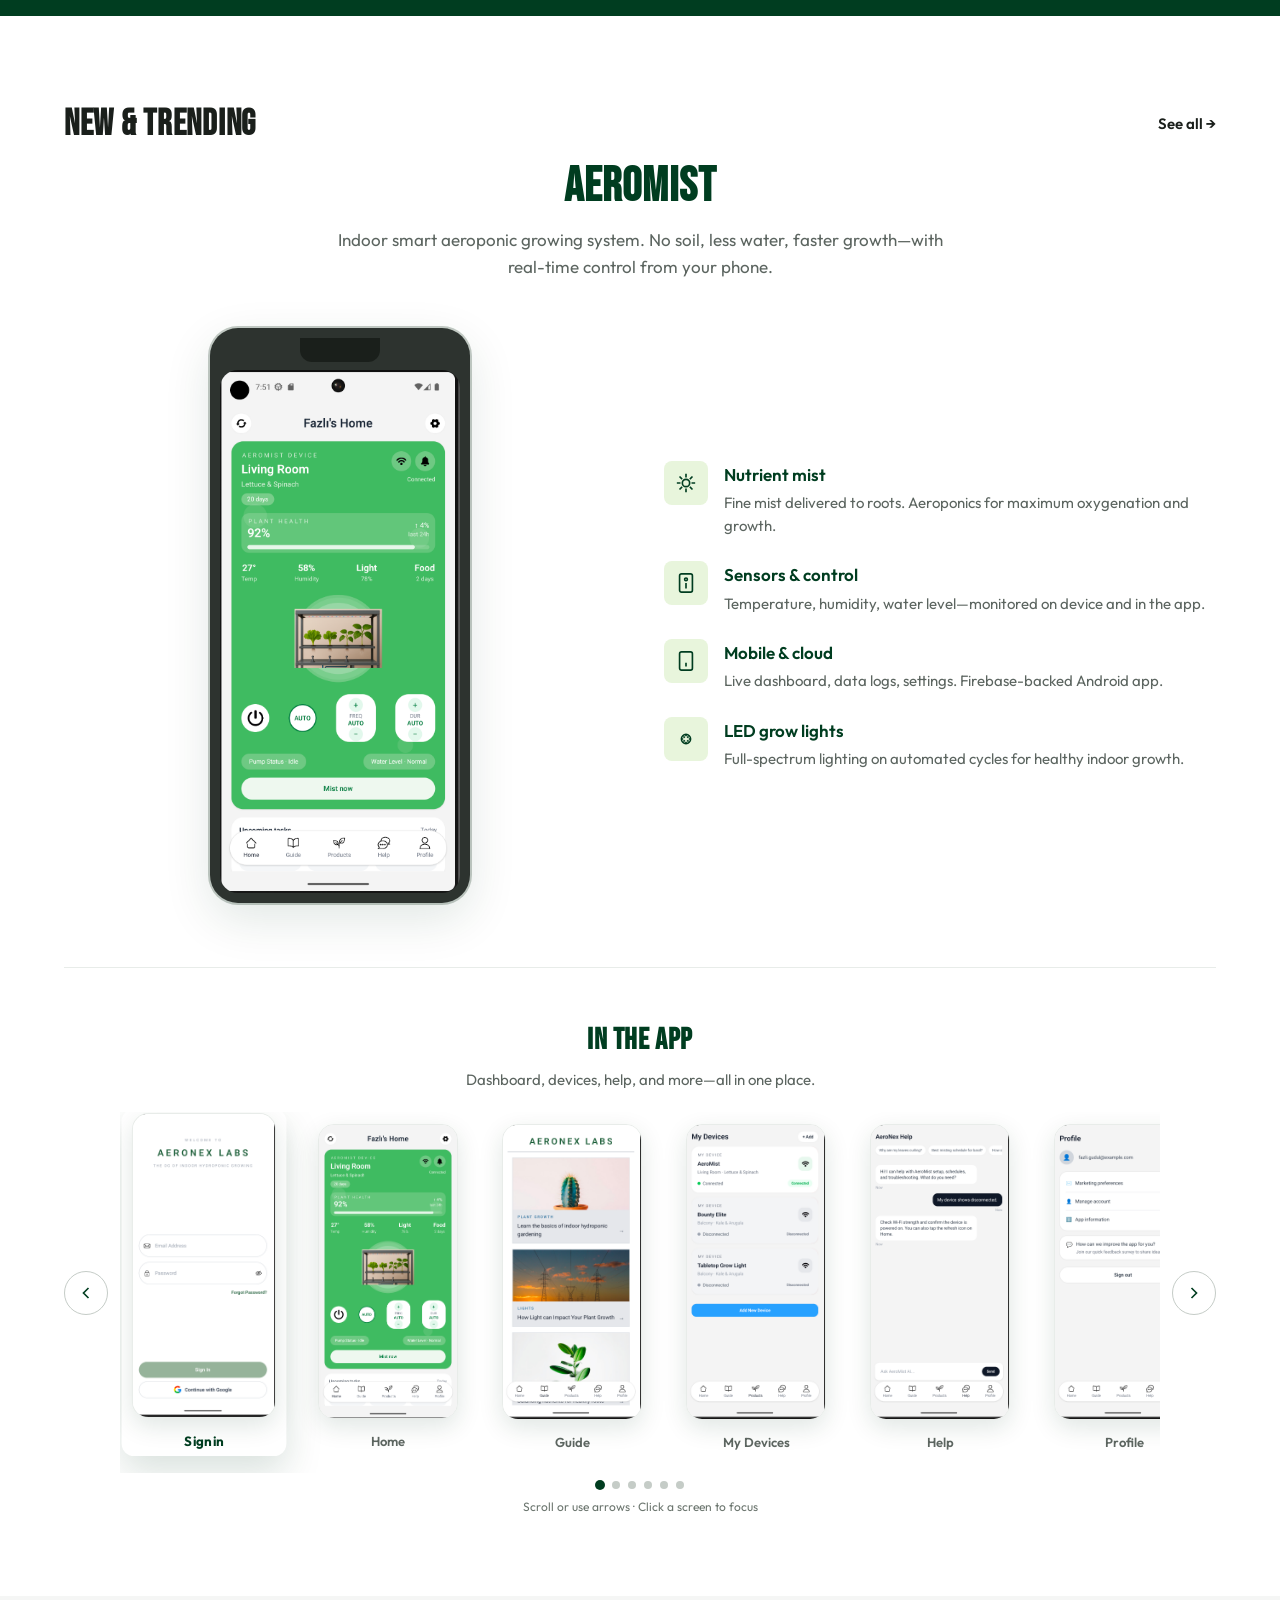
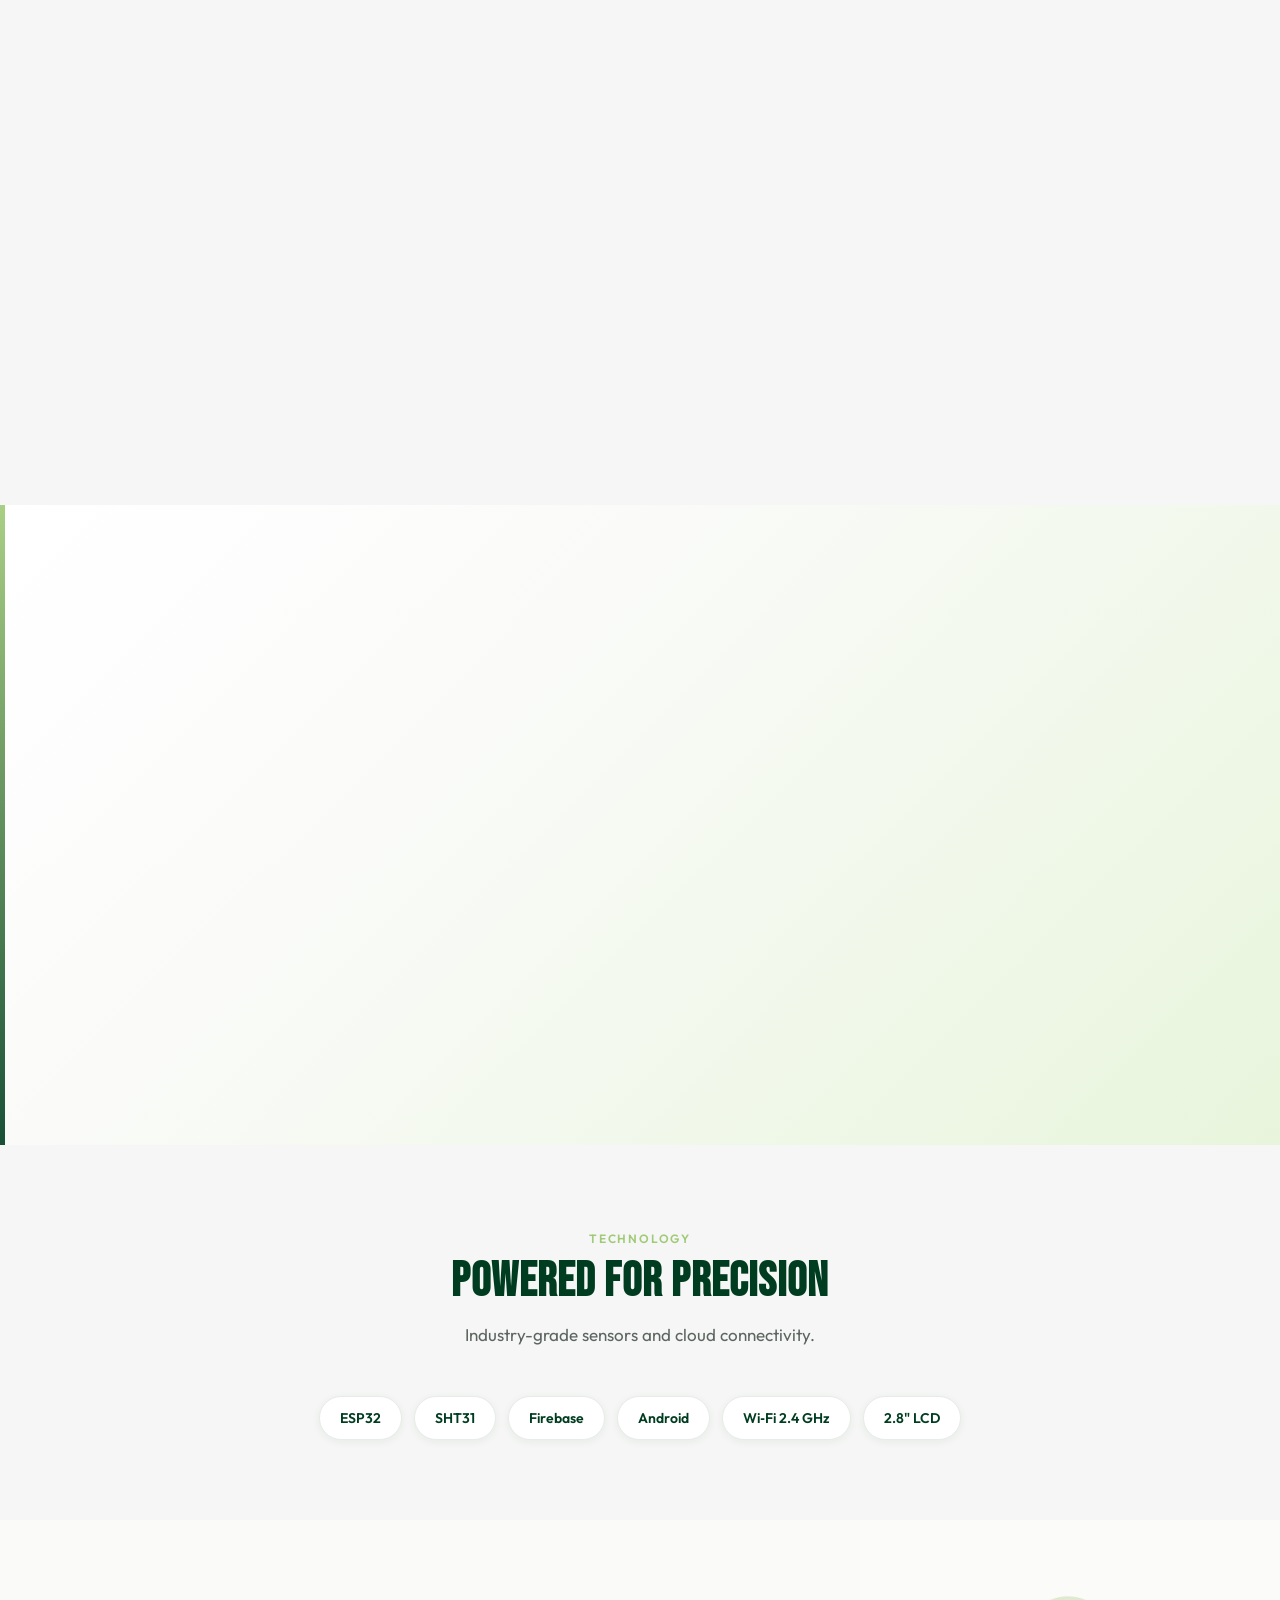
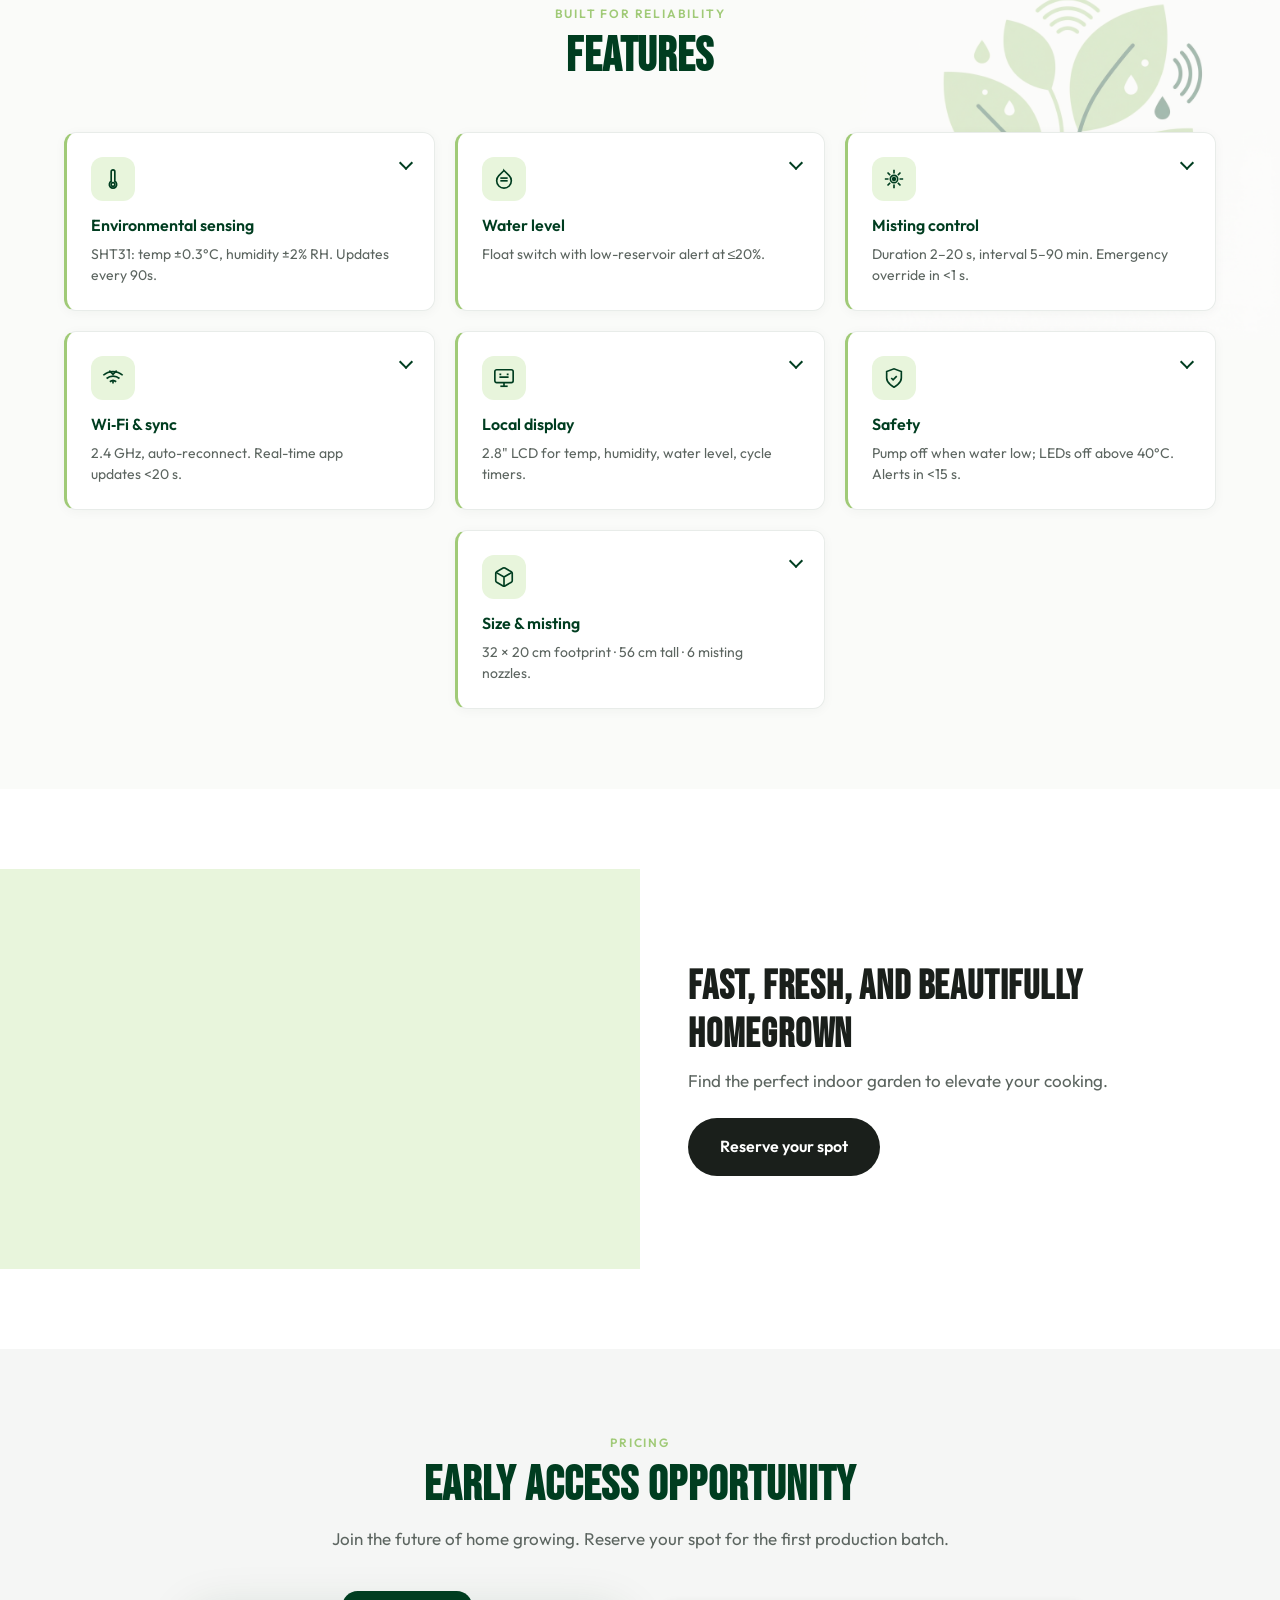
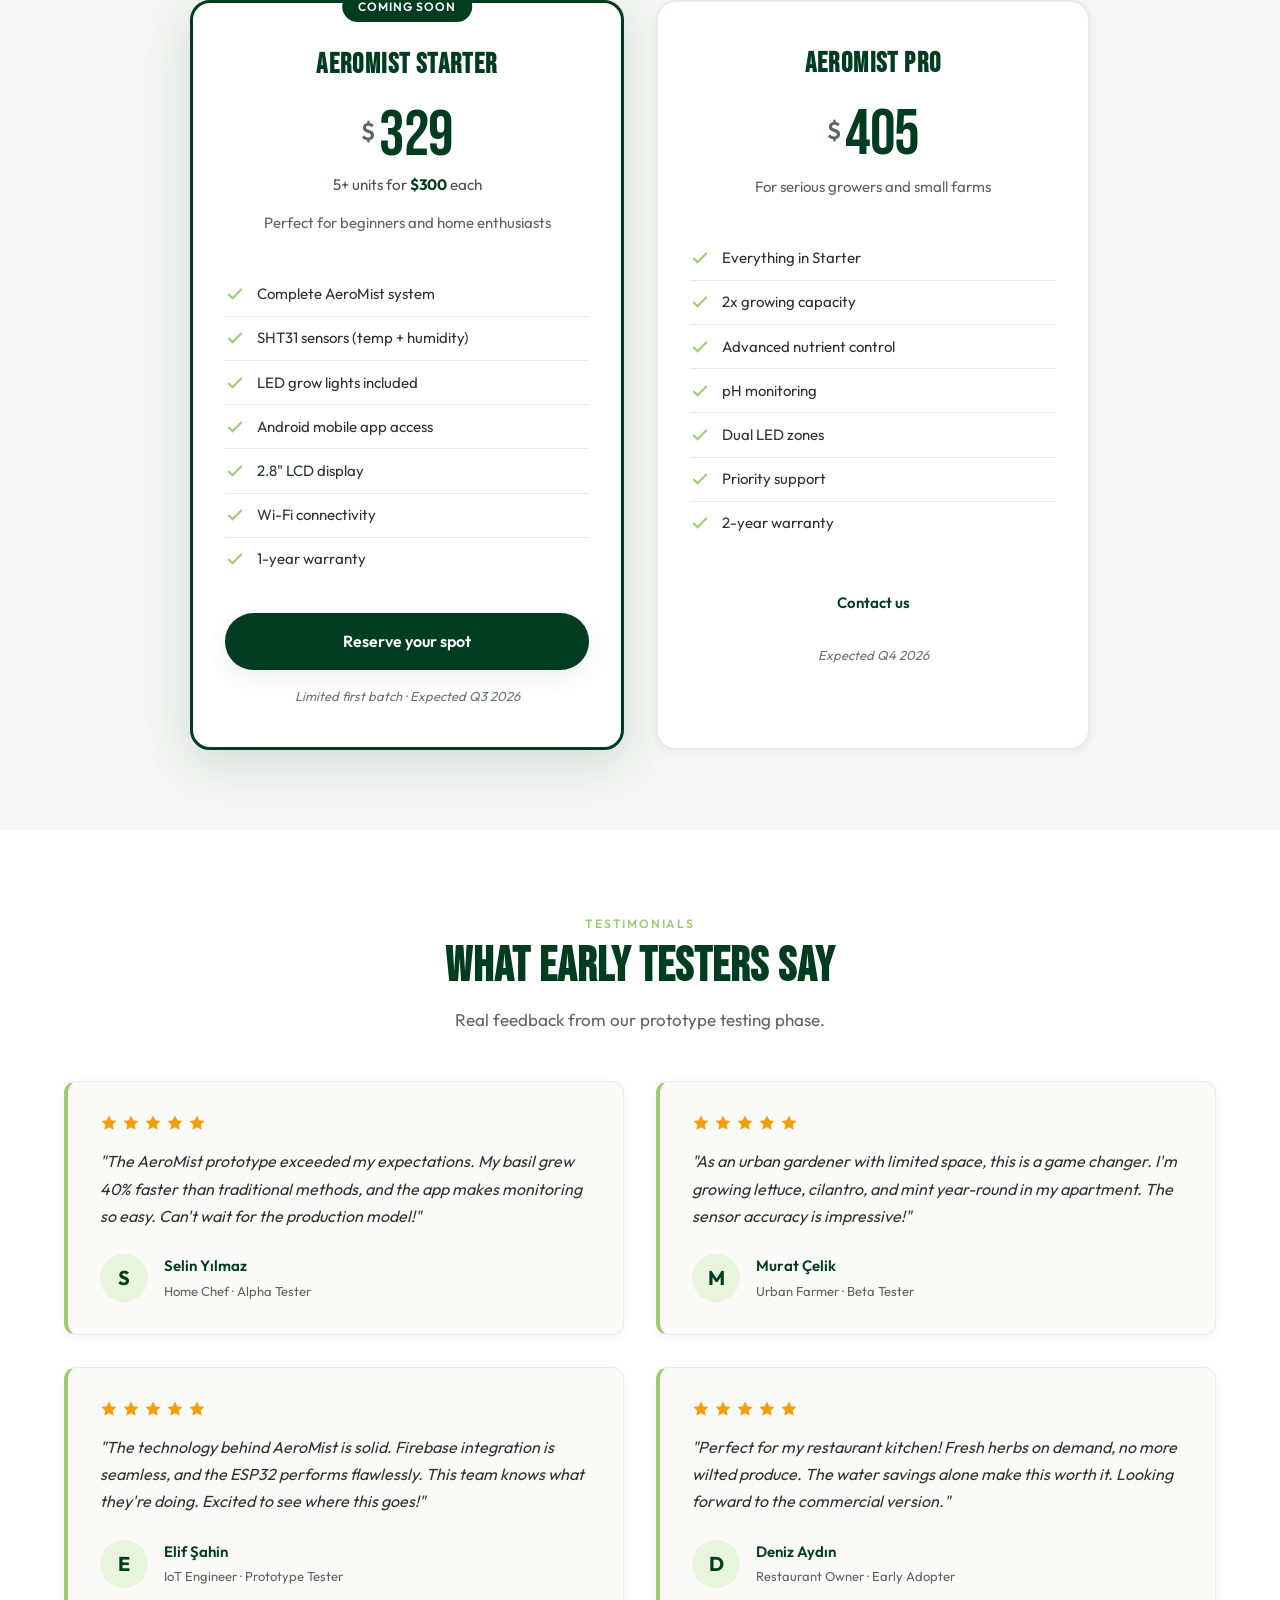
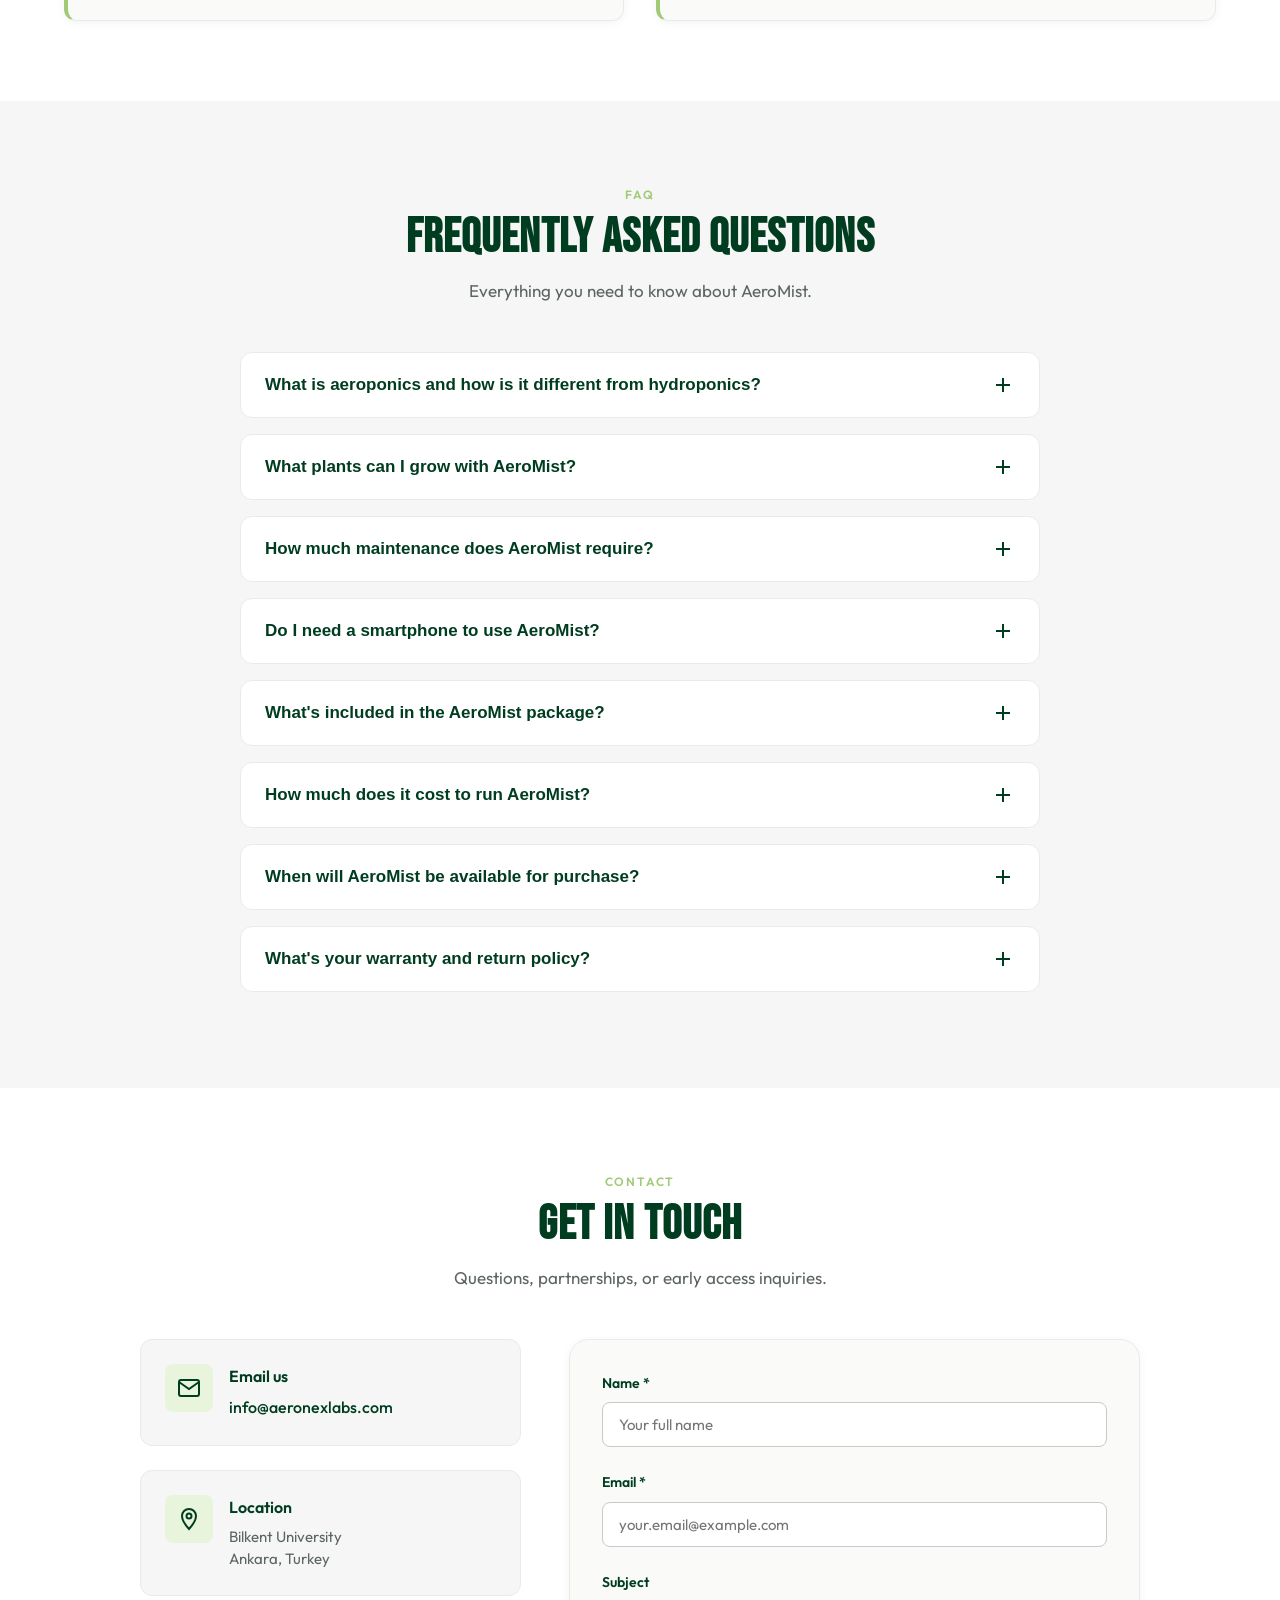
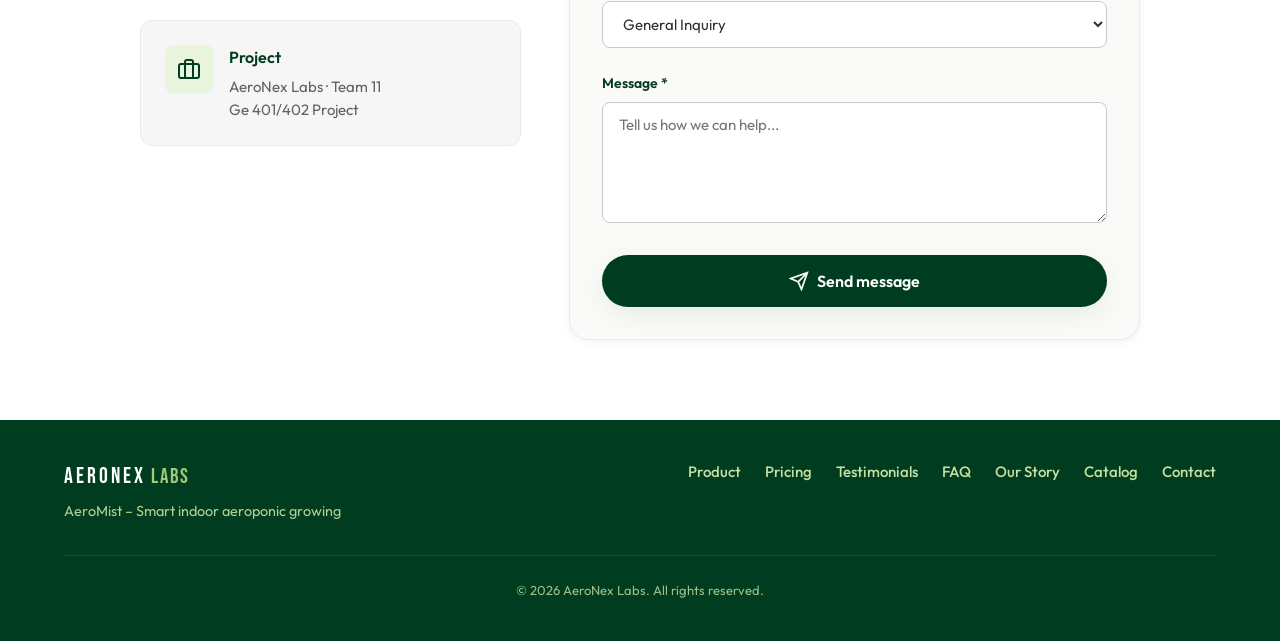
==== commit e6f95440: "fixed for mobile version" ====
--- a/index.html
+++ b/index.html
@@ -34,6 +34,8 @@
             <li><a href="#testimonials" class="nav-link">Testimonials</a></li>
             <li><a href="#faq" class="nav-link">FAQ</a></li>
             <li><a href="#contact" class="nav-link">Contact</a></li>
+            <li class="nav-mobile-only"><a href="our-story.html" class="nav-link">Our Story</a></li>
+            <li class="nav-mobile-only"><a href="catalog.html" class="nav-link">Browse Catalog</a></li>
           </ul>
         </nav>
         <div class="nav-cta-group">
--- a/css/style.css
+++ b/css/style.css
@@ -261,6 +261,9 @@
   cursor: pointer;
   padding: 0.5rem;
 }
+.nav-mobile-only {
+  display: none;
+}
 .nav-toggle span {
   width: 22px;
   height: 2px;
@@ -3575,6 +3578,10 @@
 }
 
 @media (max-width: 768px) {
+  .nav-mobile-only {
+    display: list-item;
+  }
+
   .top-bar {
     padding: 0.3rem 0;
   }
